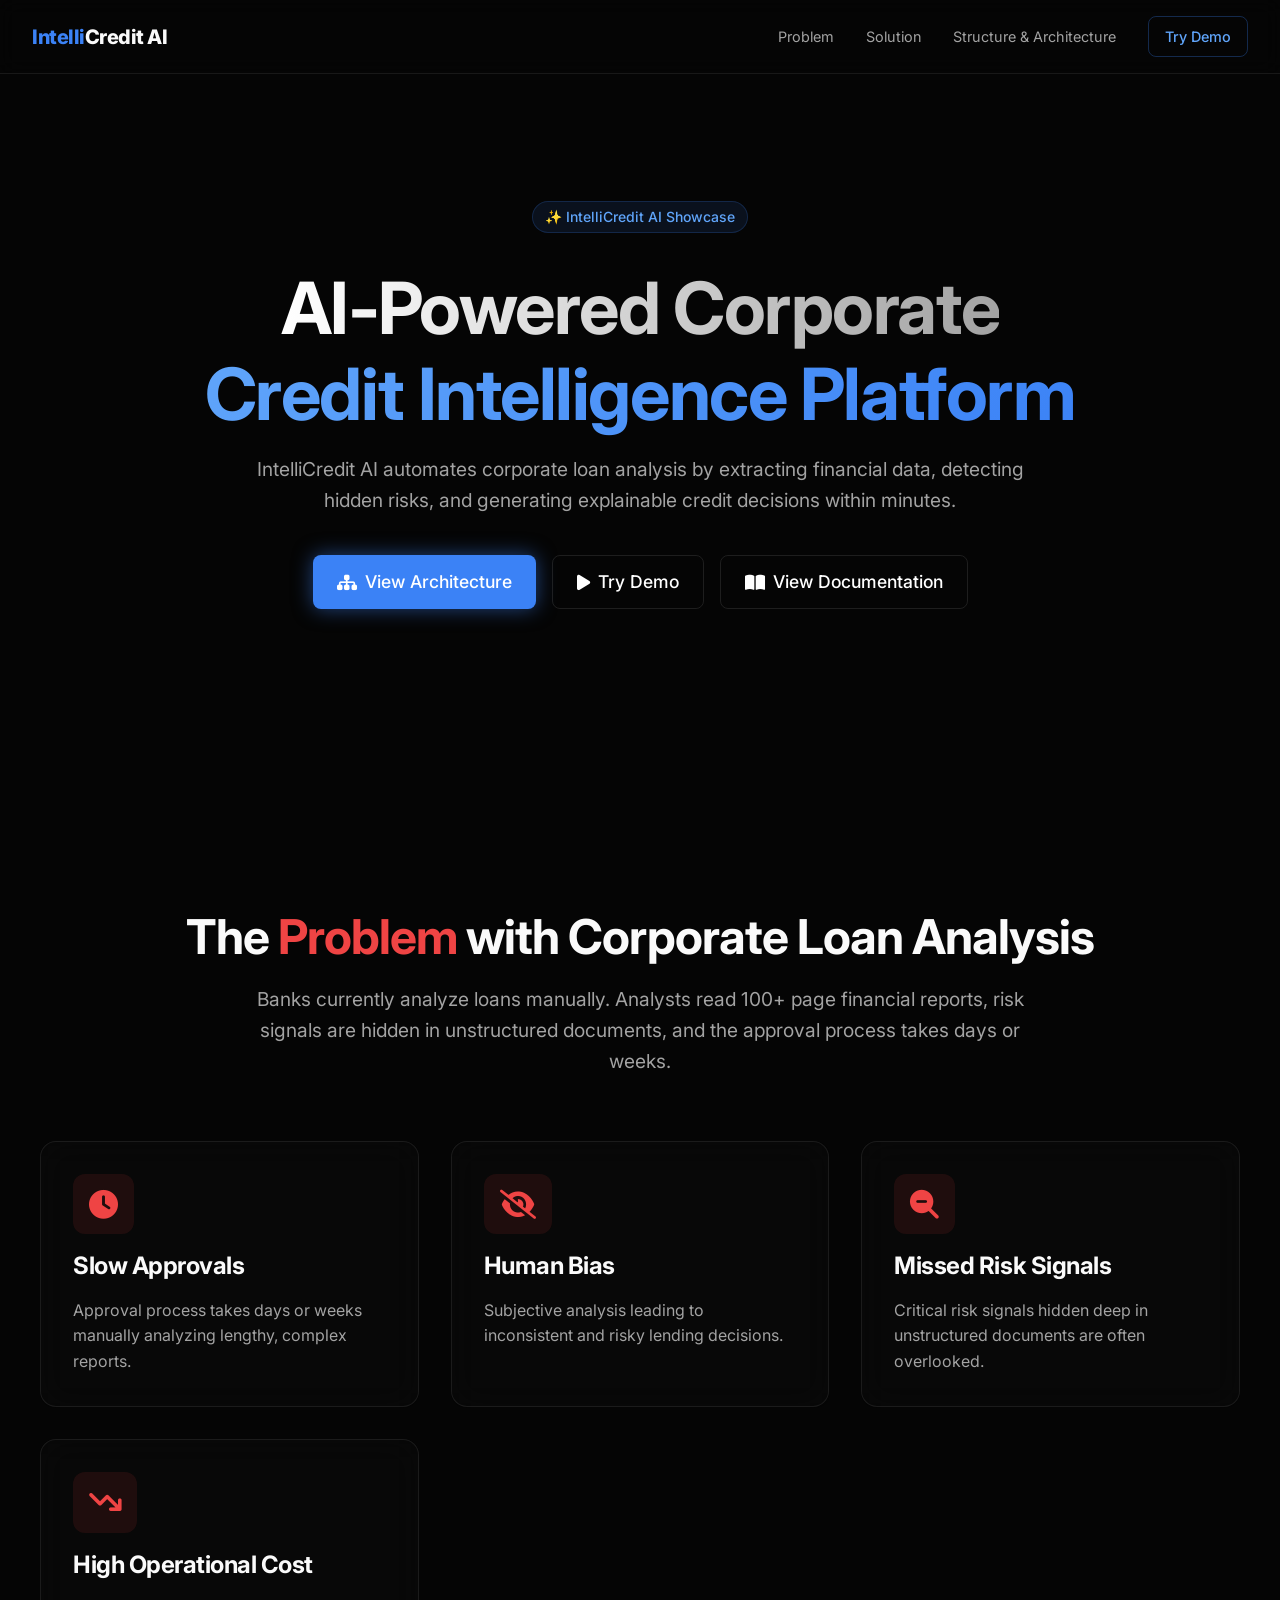
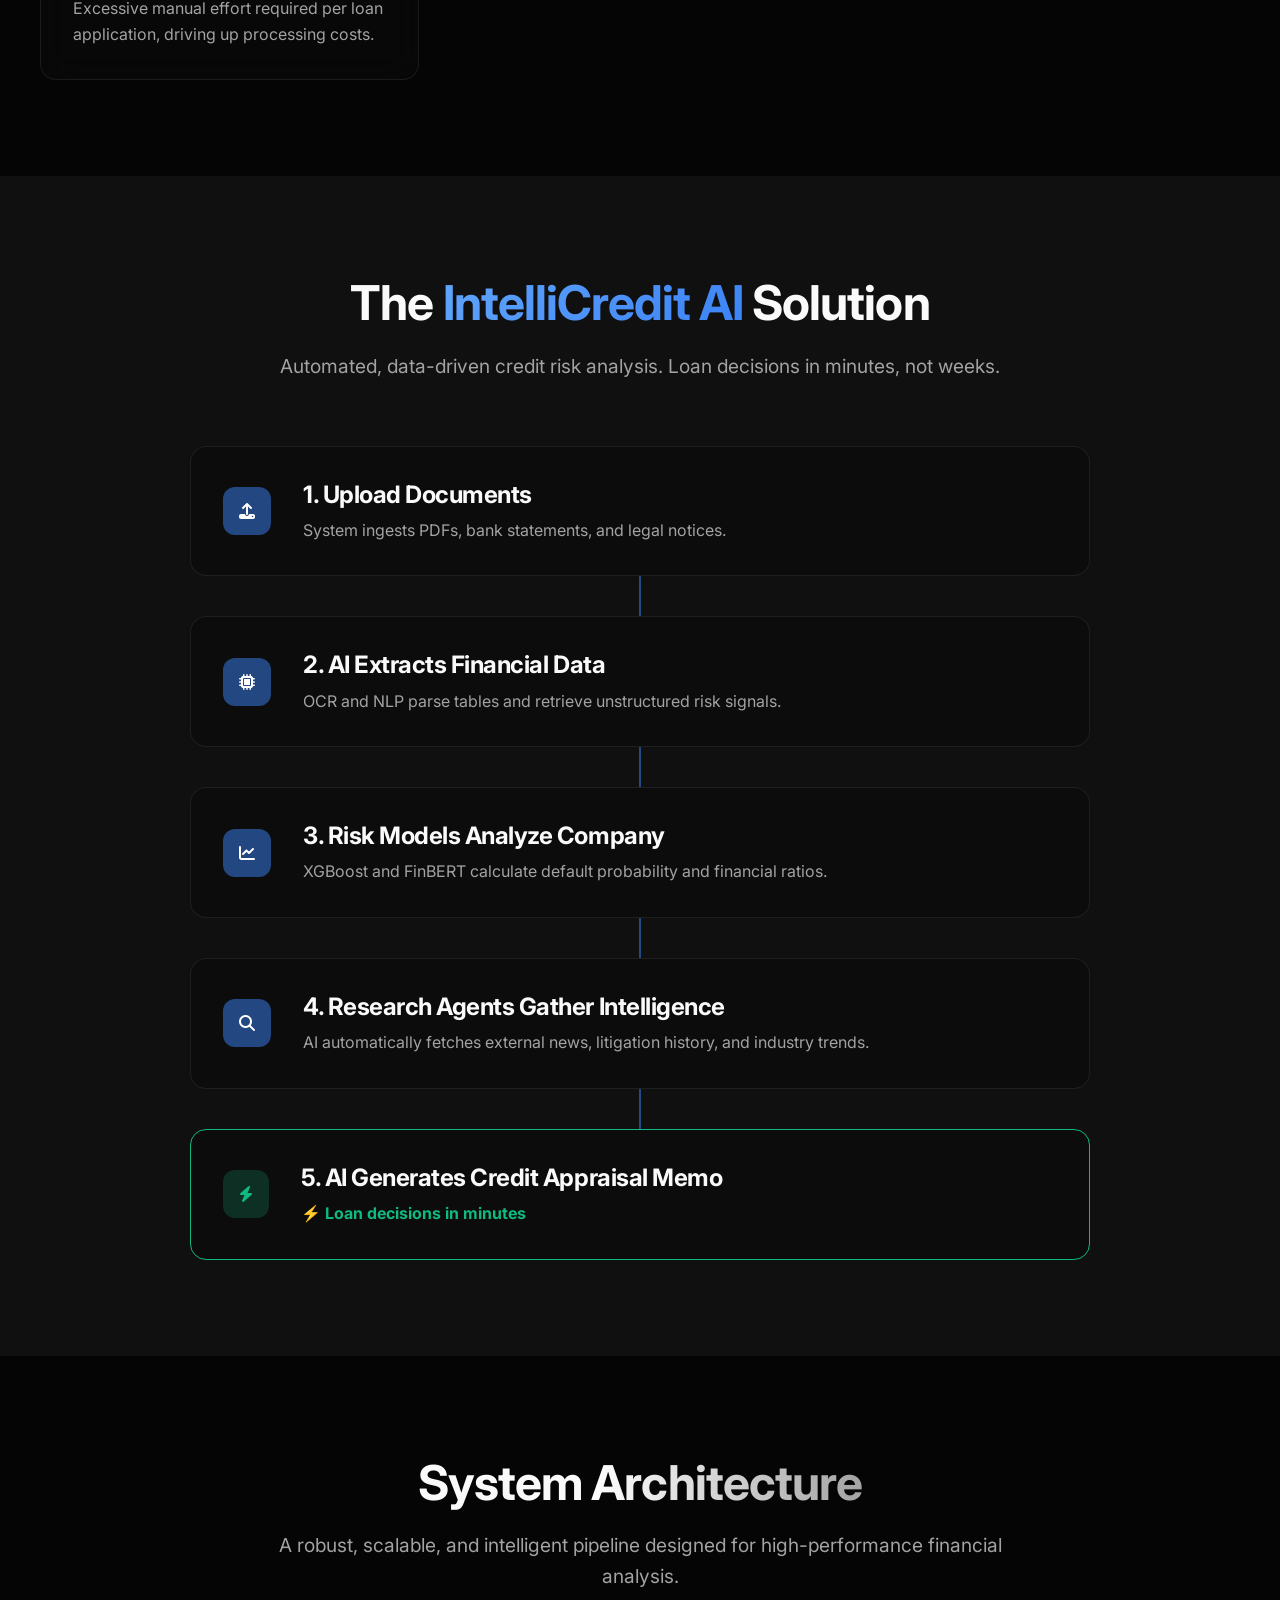
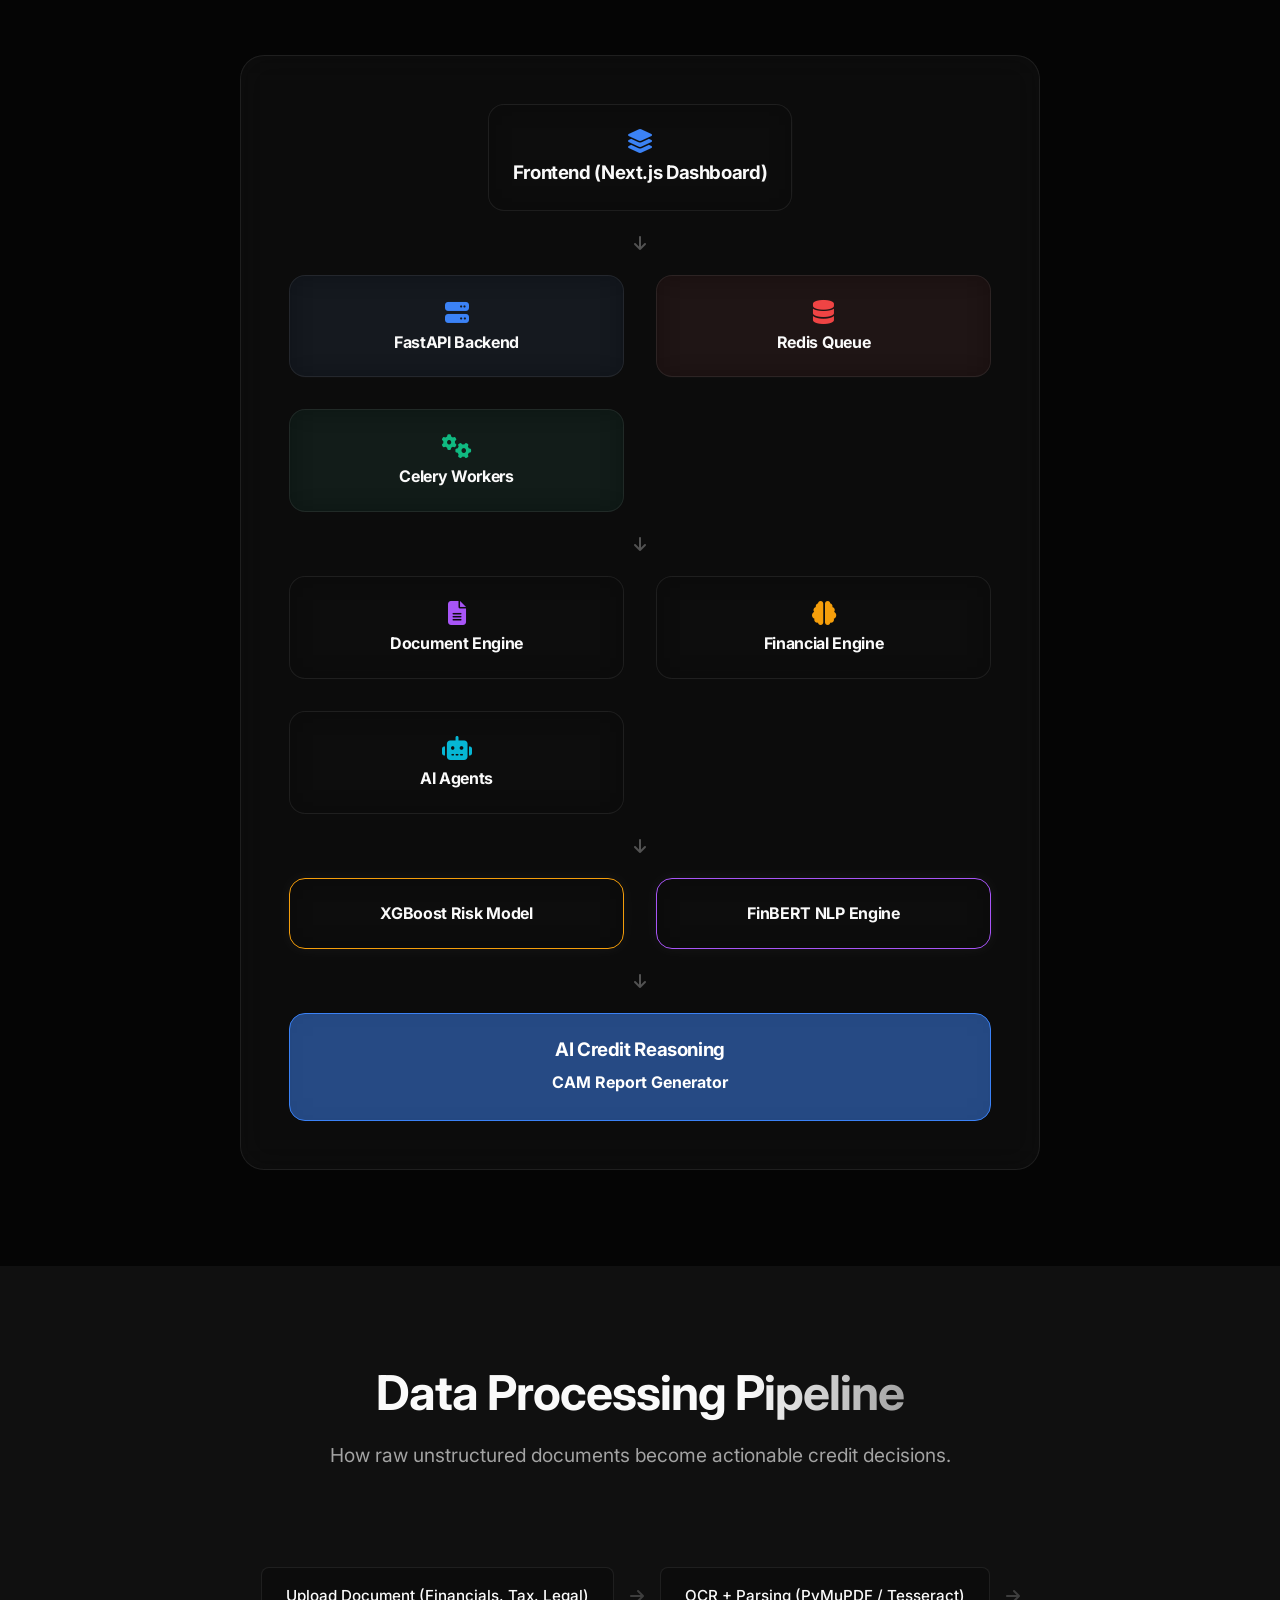
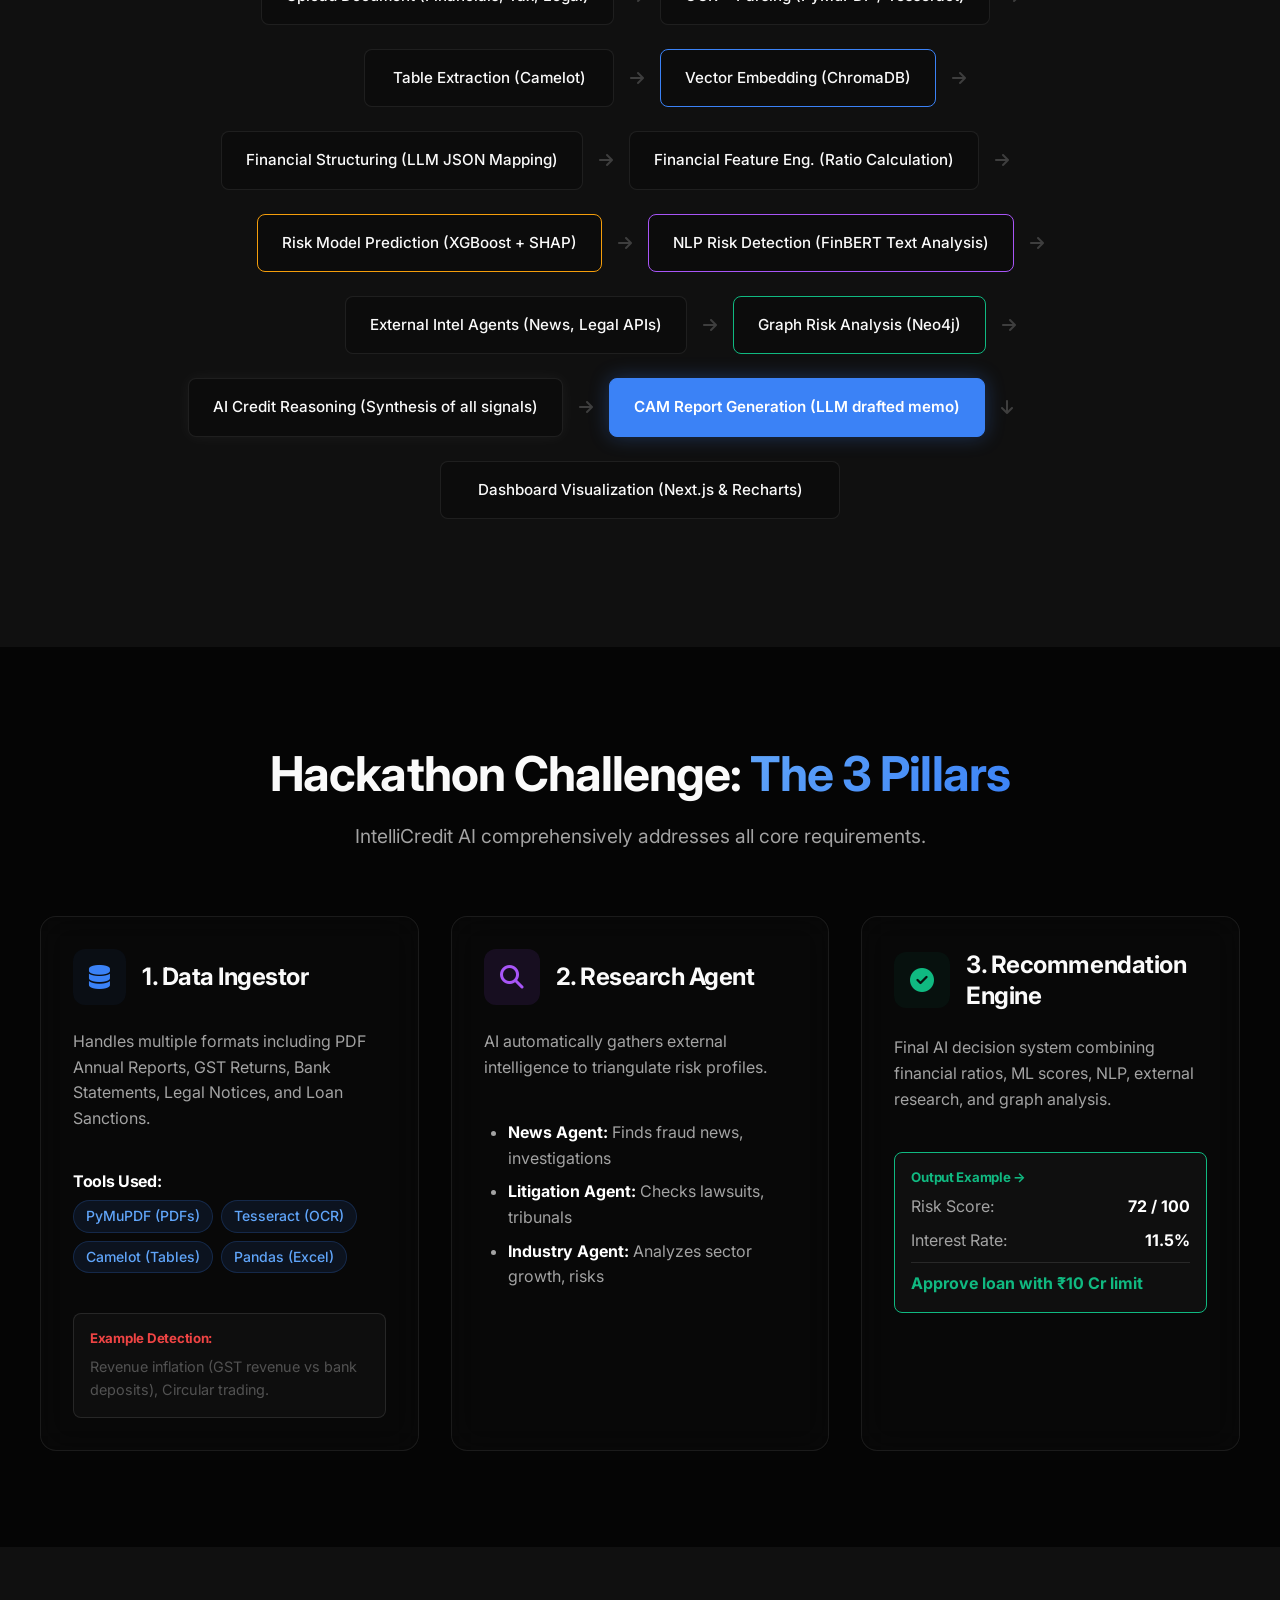
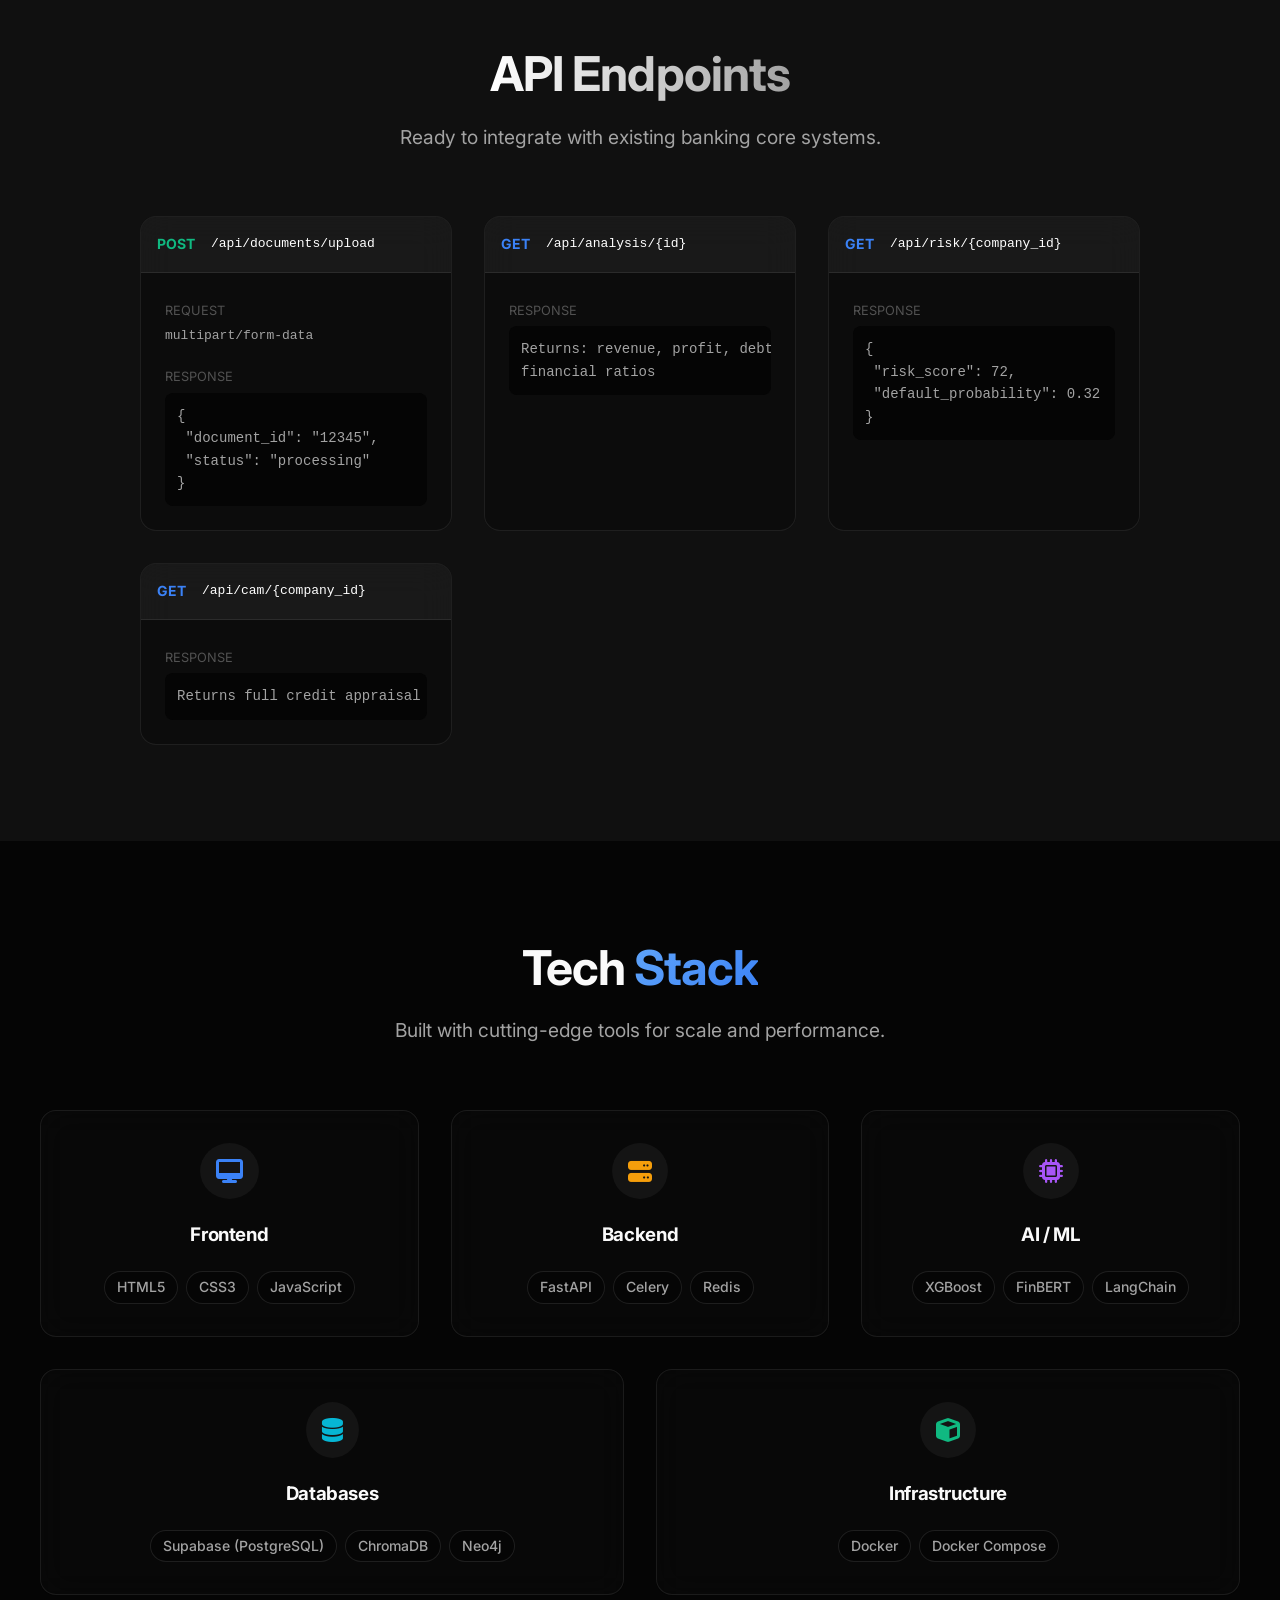
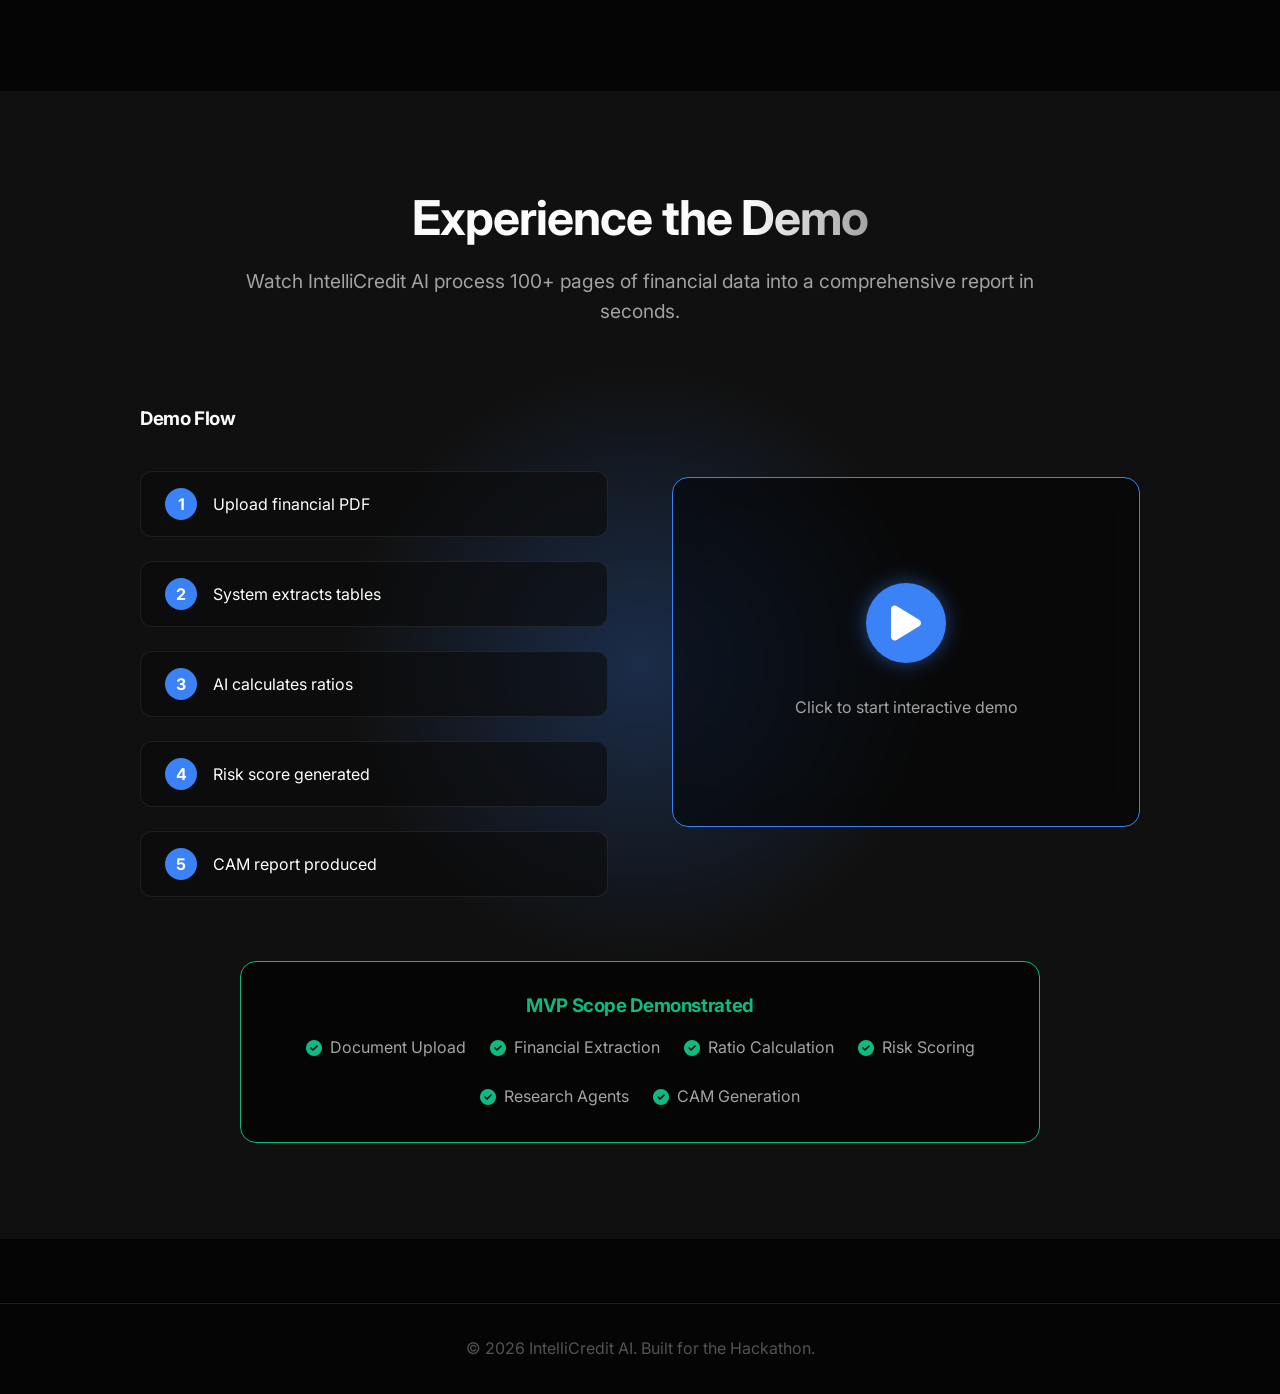
==== index.html @ 422929e2 "update2" ====
<!DOCTYPE html>
<html lang="en">

<head>
    <meta charset="UTF-8">
    <meta name="viewport" content="width=device-width, initial-scale=1.0">
    <title>IntelliCredit AI</title>
    <!-- Font Awesome for Icons -->
    <link rel="stylesheet" href="https://cdnjs.cloudflare.com/ajax/libs/font-awesome/6.4.0/css/all.min.css">
    <!-- Google Fonts: Inter -->
    <link href="https://fonts.googleapis.com/css2?family=Inter:wght@300;400;500;600;700;800&display=swap"
        rel="stylesheet">
    <!-- Custom CSS -->
    <link rel="stylesheet" href="style.css">
</head>

<body>

    <!-- Background Elements -->
    <div class="bg-gradient-radial"></div>

    <!-- Header Navigation -->
    <header class="header">
        <div class="logo">
            <span class="text-primary">Intelli</span>Credit AI
        </div>
        <nav class="nav-links">
            <a href="#problem">Problem</a>
            <a href="#solution">Solution</a>
            <a href="architecture.html">Structure & Architecture</a>
            <a href="#demo" class="btn btn-outline-primary btn-sm">Try Demo</a>
        </nav>
    </header>

    <!-- 1. Hero Section -->
    <section class="section hero" id="hero">
        <div class="container text-center hero-content">
            <div class="badge animate-fade-in mb-2">✨ IntelliCredit AI Showcase</div>
            <h1 class="animate-fade-in mb-1">
                <span class="text-gradient">AI‑Powered Corporate</span><br />
                <span class="text-gradient-primary">Credit Intelligence Platform</span>
            </h1>
            <p class="animate-fade-in text-secondary subtitle delay-1">
                IntelliCredit AI automates corporate loan analysis by extracting financial data, detecting hidden risks,
                and generating explainable credit decisions within minutes.
            </p>
            <div class="btn-group animate-fade-in delay-2">
                <a href="architecture.html" class="btn btn-primary"><i class="fas fa-sitemap"></i> View Architecture</a>
                <a href="#demo" class="btn btn-secondary"><i class="fas fa-play"></i> Try Demo</a>
                <a href="#api" class="btn btn-secondary"><i class="fas fa-book-open"></i> View Documentation</a>
            </div>
        </div>
    </section>

    <!-- 2. Problem Section -->
    <section class="section container" id="problem">
        <div class="section-header text-center">
            <h2>The <span class="text-danger">Problem</span> with Corporate Loan Analysis</h2>
            <p class="text-secondary subtitle">
                Banks currently analyze loans manually. Analysts read 100+ page financial reports, risk signals are
                hidden in unstructured documents, and the approval process takes days or weeks.
            </p>
        </div>

        <div class="grid grid-2">
            <div class="glass-card problem-card">
                <div class="icon-box danger-bg"><i class="fas fa-clock"></i></div>
                <h3>Slow Approvals</h3>
                <p class="text-secondary">Approval process takes days or weeks manually analyzing lengthy, complex
                    reports.</p>
            </div>
            <div class="glass-card problem-card">
                <div class="icon-box danger-bg"><i class="fas fa-eye-slash"></i></div>
                <h3>Human Bias</h3>
                <p class="text-secondary">Subjective analysis leading to inconsistent and risky lending decisions.</p>
            </div>
            <div class="glass-card problem-card">
                <div class="icon-box danger-bg"><i class="fas fa-search-minus"></i></div>
                <h3>Missed Risk Signals</h3>
                <p class="text-secondary">Critical risk signals hidden deep in unstructured documents are often
                    overlooked.</p>
            </div>
            <div class="glass-card problem-card">
                <div class="icon-box danger-bg"><i class="fas fa-arrow-trend-down"></i></div>
                <h3>High Operational Cost</h3>
                <p class="text-secondary">Excessive manual effort required per loan application, driving up processing
                    costs.</p>
            </div>
        </div>
    </section>

    <!-- 3. Solution Section -->
    <section class="section bg-secondary" id="solution">
        <div class="container">
            <div class="section-header text-center">
                <h2>The <span class="text-gradient-primary">IntelliCredit AI</span> Solution</h2>
                <p class="text-secondary subtitle">
                    Automated, data-driven credit risk analysis. Loan decisions in minutes, not weeks.
                </p>
            </div>

            <div class="flow-diagram">
                <div class="glass-card flow-step">
                    <div class="icon-box primary-glow-bg"><i class="fas fa-upload"></i></div>
                    <div>
                        <h3>1. Upload Documents</h3>
                        <p class="text-secondary">System ingests PDFs, bank statements, and legal notices.</p>
                    </div>
                </div>

                <div class="flow-line"></div>

                <div class="glass-card flow-step">
                    <div class="icon-box primary-glow-bg"><i class="fas fa-microchip"></i></div>
                    <div>
                        <h3>2. AI Extracts Financial Data</h3>
                        <p class="text-secondary">OCR and NLP parse tables and retrieve unstructured risk signals.</p>
                    </div>
                </div>

                <div class="flow-line"></div>

                <div class="glass-card flow-step">
                    <div class="icon-box primary-glow-bg"><i class="fas fa-chart-line"></i></div>
                    <div>
                        <h3>3. Risk Models Analyze Company</h3>
                        <p class="text-secondary">XGBoost and FinBERT calculate default probability and financial
                            ratios.</p>
                    </div>
                </div>

                <div class="flow-line"></div>

                <div class="glass-card flow-step">
                    <div class="icon-box primary-glow-bg"><i class="fas fa-search"></i></div>
                    <div>
                        <h3>4. Research Agents Gather Intelligence</h3>
                        <p class="text-secondary">AI automatically fetches external news, litigation history, and
                            industry trends.</p>
                    </div>
                </div>

                <div class="flow-line"></div>

                <div class="glass-card flow-step border-accent">
                    <div class="icon-box accent-bg"><i class="fas fa-bolt"></i></div>
                    <div>
                        <h3>5. AI Generates Credit Appraisal Memo</h3>
                        <p class="text-accent bold">⚡ Loan decisions in minutes</p>
                    </div>
                </div>
            </div>
        </div>
    </section>

    <!-- 4. System Architecture -->
    <section class="section container" id="architecture">
        <div class="section-header text-center">
            <h2>System <span class="text-gradient">Architecture</span></h2>
            <p class="text-secondary subtitle">
                A robust, scalable, and intelligent pipeline designed for high-performance financial analysis.
            </p>
        </div>

        <div class="architecture-diagram glass-card">
            <!-- Frontend -->
            <div class="glass-card text-center arch-box">
                <i class="fas fa-layer-group text-primary mb-05 icon-large"></i>
                <h3>Frontend (Next.js Dashboard)</h3>
            </div>

            <i class="fas fa-arrow-down text-muted arch-arrow"></i>

            <!-- Mid layer -->
            <div class="grid grid-3 w-100">
                <div class="glass-card text-center arch-box bg-primary-faint">
                    <i class="fas fa-server text-primary mb-05 icon-large"></i>
                    <h4>FastAPI Backend</h4>
                </div>
                <div class="glass-card text-center arch-box bg-danger-faint">
                    <i class="fas fa-database text-danger mb-05 icon-large"></i>
                    <h4>Redis Queue</h4>
                </div>
                <div class="glass-card text-center arch-box bg-accent-faint">
                    <i class="fas fa-cogs text-accent mb-05 icon-large"></i>
                    <h4>Celery Workers</h4>
                </div>
            </div>

            <i class="fas fa-arrow-down text-muted arch-arrow"></i>

            <!-- Engines -->
            <div class="grid grid-3 w-100">
                <div class="glass-card text-center arch-box">
                    <i class="fas fa-file-alt icon-purple mb-05 icon-large"></i>
                    <h4>Document Engine</h4>
                </div>
                <div class="glass-card text-center arch-box">
                    <i class="fas fa-brain icon-orange mb-05 icon-large"></i>
                    <h4>Financial Engine</h4>
                </div>
                <div class="glass-card text-center arch-box">
                    <i class="fas fa-robot icon-cyan mb-05 icon-large"></i>
                    <h4>AI Agents</h4>
                </div>
            </div>

            <i class="fas fa-arrow-down text-muted arch-arrow"></i>

            <!-- ML Models -->
            <div class="grid grid-2 w-100">
                <div class="glass-card text-center arch-box border-orange border-glow">
                    <h4>XGBoost Risk Model</h4>
                </div>
                <div class="glass-card text-center arch-box border-purple border-glow">
                    <h4>FinBERT NLP Engine</h4>
                </div>
            </div>

            <i class="fas fa-arrow-down text-muted arch-arrow"></i>

            <!-- Output -->
            <div class="glass-card text-center arch-box primary-glow-bg border-primary w-100">
                <h3 class="mb-05">AI Credit Reasoning</h3>
                <p class="bold">CAM Report Generator</p>
            </div>
        </div>
    </section>

    <!-- 5. Data Processing Pipeline -->
    <section class="section bg-secondary" id="pipeline">
        <div class="container">
            <div class="section-header text-center">
                <h2>Data Processing <span class="text-gradient">Pipeline</span></h2>
                <p class="text-secondary subtitle">
                    How raw unstructured documents become actionable credit decisions.
                </p>
            </div>

            <div class="pipeline-grid-system">
                <!-- Row 1 -->
                <div class="pipeline-row">
                    <div class="pipeline-step">Upload Document (Financials, Tax, Legal)</div>
                    <i class="fas fa-arrow-right pipeline-arrow"></i>
                    <div class="pipeline-step">OCR + Parsing (PyMuPDF / Tesseract)</div>
                    <i class="fas fa-arrow-right pipeline-arrow"></i>
                </div>

                <!-- Row 2 -->
                <div class="pipeline-row" style="margin-left: 5%;">
                    <div class="pipeline-step">Table Extraction (Camelot)</div>
                    <i class="fas fa-arrow-right pipeline-arrow"></i>
                    <div class="pipeline-step border-primary">Vector Embedding (ChromaDB)</div>
                    <i class="fas fa-arrow-right pipeline-arrow"></i>
                </div>

                <!-- Row 3 -->
                <div class="pipeline-row" style="margin-left: -5%;">
                    <div class="pipeline-step">Financial Structuring (LLM JSON Mapping)</div>
                    <i class="fas fa-arrow-right pipeline-arrow"></i>
                    <div class="pipeline-step">Financial Feature Eng. (Ratio Calculation)</div>
                    <i class="fas fa-arrow-right pipeline-arrow"></i>
                </div>

                <!-- Row 4 -->
                <div class="pipeline-row" style="margin-left: 2%;">
                    <div class="pipeline-step border-orange">Risk Model Prediction (XGBoost + SHAP)</div>
                    <i class="fas fa-arrow-right pipeline-arrow"></i>
                    <div class="pipeline-step border-purple">NLP Risk Detection (FinBERT Text Analysis)</div>
                    <i class="fas fa-arrow-right pipeline-arrow"></i>
                </div>

                <!-- Row 5 -->
                <div class="pipeline-row" style="margin-left: 8%;">
                    <div class="pipeline-step border-cyan">External Intel Agents (News, Legal APIs)</div>
                    <i class="fas fa-arrow-right pipeline-arrow"></i>
                    <div class="pipeline-step border-accent">Graph Risk Analysis (Neo4j)</div>
                    <i class="fas fa-arrow-right pipeline-arrow"></i>
                </div>

                <!-- Row 6 -->
                <div class="pipeline-row" style="margin-left: -8%;">
                    <div class="pipeline-step border-glow">AI Credit Reasoning (Synthesis of all signals)</div>
                    <i class="fas fa-arrow-right pipeline-arrow"></i>
                    <div class="pipeline-step bg-primary highlight-step">CAM Report Generation (LLM drafted memo)</div>
                    <i class="fas fa-arrow-down pipeline-arrow down"></i>
                </div>

                <!-- Row 7 -->
                <div class="pipeline-row" style="flex-direction: column;">
                    <div class="pipeline-step" style="min-width: 400px;">Dashboard Visualization (Next.js & Recharts)
                    </div>
                </div>
            </div>
        </div>
    </section>

    <!-- 6. Hackathon Requirements (3 Pillars) -->
    <section class="section container" id="pillars">
        <div class="section-header text-center">
            <h2>Hackathon Challenge: <span class="text-gradient-primary">The 3 Pillars</span></h2>
            <p class="text-secondary subtitle">
                IntelliCredit AI comprehensively addresses all core requirements.
            </p>
        </div>

        <div class="grid grid-3">
            <!-- Pillar 1 -->
            <div class="glass-card pillar-card">
                <div class="pillar-header">
                    <div class="icon-box bg-primary-faint"><i class="fas fa-database text-primary icon-large"></i></div>
                    <h3>1. Data Ingestor</h3>
                </div>
                <p class="text-secondary">Handles multiple formats including PDF Annual Reports, GST Returns, Bank
                    Statements, Legal Notices, and Loan Sanctions.</p>
                <div class="mt-1">
                    <h4 class="text-white mb-05">Tools Used:</h4>
                    <div class="badge-group">
                        <span class="badge">PyMuPDF (PDFs)</span>
                        <span class="badge">Tesseract (OCR)</span>
                        <span class="badge">Camelot (Tables)</span>
                        <span class="badge">Pandas (Excel)</span>
                    </div>
                </div>
                <div class="example-box mt-1">
                    <h5 class="text-danger mb-05">Example Detection:</h5>
                    <p class="text-muted text-small">Revenue inflation (GST revenue vs bank deposits), Circular trading.
                    </p>
                </div>
            </div>

            <!-- Pillar 2 -->
            <div class="glass-card pillar-card">
                <div class="pillar-header">
                    <div class="icon-box bg-purple-faint"><i class="fas fa-search icon-purple icon-large"></i></div>
                    <h3>2. Research Agent</h3>
                </div>
                <p class="text-secondary">AI automatically gathers external intelligence to triangulate risk profiles.
                </p>
                <ul class="pillar-list mt-1 text-secondary">
                    <li><strong class="text-white">News Agent:</strong> Finds fraud news, investigations</li>
                    <li><strong class="text-white">Litigation Agent:</strong> Checks lawsuits, tribunals</li>
                    <li><strong class="text-white">Industry Agent:</strong> Analyzes sector growth, risks</li>
                </ul>
            </div>

            <!-- Pillar 3 -->
            <div class="glass-card pillar-card">
                <div class="pillar-header">
                    <div class="icon-box bg-accent-faint"><i class="fas fa-check-circle text-accent icon-large"></i>
                    </div>
                    <h3>3. Recommendation Engine</h3>
                </div>
                <p class="text-secondary">Final AI decision system combining financial ratios, ML scores, NLP, external
                    research, and graph analysis.</p>
                <div class="example-box border-accent mt-1">
                    <h5 class="text-accent mb-05">Output Example &rarr;</h5>
                    <div class="flex-between mb-05">
                        <span class="text-secondary">Risk Score:</span>
                        <strong class="text-white">72 / 100</strong>
                    </div>
                    <div class="flex-between mb-05">
                        <span class="text-secondary">Interest Rate:</span>
                        <strong class="text-white">11.5%</strong>
                    </div>
                    <div class="divider mt-05 pt-05">
                        <strong class="text-accent">Approve loan with ₹10 Cr limit</strong>
                    </div>
                </div>
            </div>
        </div>
    </section>

    <!-- 7. API Endpoints -->
    <section class="section bg-secondary" id="api">
        <div class="container">
            <div class="section-header text-center">
                <h2><span class="text-gradient">API Endpoints</span></h2>
                <p class="text-secondary subtitle">
                    Ready to integrate with existing banking core systems.
                </p>
            </div>

            <div class="grid grid-2 max-w-1000 mx-auto">
                <!-- Endpoint 1 -->
                <div class="glass-card api-card">
                    <div class="api-header">
                        <span class="api-method post">POST</span>
                        <span class="api-path">/api/documents/upload</span>
                    </div>
                    <div class="api-body">
                        <div>
                            <span class="api-label">Request</span>
                            <p class="api-code-inline">multipart/form-data</p>
                        </div>
                        <div>
                            <span class="api-label">Response</span>
                            <pre class="api-code-block"><code>{
 "document_id": "12345",
 "status": "processing"
}</code></pre>
                        </div>
                    </div>
                </div>

                <!-- Endpoint 2 -->
                <div class="glass-card api-card">
                    <div class="api-header">
                        <span class="api-method get">GET</span>
                        <span class="api-path">/api/analysis/{id}</span>
                    </div>
                    <div class="api-body">
                        <div>
                            <span class="api-label">Response</span>
                            <pre class="api-code-block"><code>Returns: revenue, profit, debt,
financial ratios</code></pre>
                        </div>
                    </div>
                </div>

                <!-- Endpoint 3 -->
                <div class="glass-card api-card">
                    <div class="api-header">
                        <span class="api-method get">GET</span>
                        <span class="api-path">/api/risk/{company_id}</span>
                    </div>
                    <div class="api-body">
                        <div>
                            <span class="api-label">Response</span>
                            <pre class="api-code-block"><code>{
 "risk_score": 72,
 "default_probability": 0.32
}</code></pre>
                        </div>
                    </div>
                </div>

                <!-- Endpoint 4 -->
                <div class="glass-card api-card">
                    <div class="api-header">
                        <span class="api-method get">GET</span>
                        <span class="api-path">/api/cam/{company_id}</span>
                    </div>
                    <div class="api-body">
                        <div>
                            <span class="api-label">Response</span>
                            <pre class="api-code-block"><code>Returns full credit appraisal memo.</code></pre>
                        </div>
                    </div>
                </div>
            </div>
        </div>
    </section>

    <!-- 8. Tech Stack Section -->
    <section class="section container" id="tech-stack">
        <div class="section-header text-center">
            <h2>Tech <span class="text-gradient-primary">Stack</span></h2>
            <p class="text-secondary subtitle">
                Built with cutting-edge tools for scale and performance.
            </p>
        </div>

        <div class="tech-grid">
            <div class="glass-card tech-card">
                <div class="icon-rounded"><i class="fas fa-desktop text-primary"></i></div>
                <h3>Frontend</h3>
                <div class="badge-group center">
                    <span class="badge border-muted">HTML5</span>
                    <span class="badge border-muted">CSS3</span>
                    <span class="badge border-muted">JavaScript</span>
                </div>
            </div>

            <div class="glass-card tech-card">
                <div class="icon-rounded"><i class="fas fa-server icon-orange"></i></div>
                <h3>Backend</h3>
                <div class="badge-group center">
                    <span class="badge border-muted">FastAPI</span>
                    <span class="badge border-muted">Celery</span>
                    <span class="badge border-muted">Redis</span>
                </div>
            </div>

            <div class="glass-card tech-card">
                <div class="icon-rounded"><i class="fas fa-microchip icon-purple"></i></div>
                <h3>AI / ML</h3>
                <div class="badge-group center">
                    <span class="badge border-muted">XGBoost</span>
                    <span class="badge border-muted">FinBERT</span>
                    <span class="badge border-muted">LangChain</span>
                </div>
            </div>

            <div class="glass-card tech-card">
                <div class="icon-rounded"><i class="fas fa-database icon-cyan"></i></div>
                <h3>Databases</h3>
                <div class="badge-group center">
                    <span class="badge border-muted">Supabase (PostgreSQL)</span>
                    <span class="badge border-muted">ChromaDB</span>
                    <span class="badge border-muted">Neo4j</span>
                </div>
            </div>

            <div class="glass-card tech-card">
                <div class="icon-rounded"><i class="fas fa-cube text-accent"></i></div>
                <h3>Infrastructure</h3>
                <div class="badge-group center">
                    <span class="badge border-muted">Docker</span>
                    <span class="badge border-muted">Docker Compose</span>
                </div>
            </div>
        </div>
    </section>

    <!-- 9. Demo & 10. MVP Scope -->
    <section class="section bg-secondary" id="demo">
        <div class="demo-glow"></div>
        <div class="container relative-z">
            <div class="section-header text-center">
                <h2>Experience the <span class="text-gradient">Demo</span></h2>
                <p class="text-secondary subtitle">
                    Watch IntelliCredit AI process 100+ pages of financial data into a comprehensive report in seconds.
                </p>
            </div>

            <div class="demo-grid pt-1">
                <div class="demo-flow">
                    <h3 class="mb-1">Demo Flow</h3>
                    <div class="demo-step-box">
                        <span class="step-num">1</span>
                        <span class="text-white">Upload financial PDF</span>
                    </div>
                    <div class="demo-step-box">
                        <span class="step-num">2</span>
                        <span class="text-white">System extracts tables</span>
                    </div>
                    <div class="demo-step-box">
                        <span class="step-num">3</span>
                        <span class="text-white">AI calculates ratios</span>
                    </div>
                    <div class="demo-step-box">
                        <span class="step-num">4</span>
                        <span class="text-white">Risk score generated</span>
                    </div>
                    <div class="demo-step-box">
                        <span class="step-num">5</span>
                        <span class="text-white">CAM report produced</span>
                    </div>
                </div>

                <div class="demo-video-placeholder glass-card">
                    <div class="animate-pulse-glow demo-play-btn">
                        <button class="btn btn-primary circle-btn">
                            <i class="fas fa-play icon-xl"></i>
                        </button>
                    </div>
                    <p class="text-secondary mt-2">Click to start interactive demo</p>
                </div>
            </div>

            <!-- MVP Scope Box -->
            <div class="glass-card mvp-box mx-auto">
                <h3 class="text-accent text-center mb-1">MVP Scope Demonstrated</h3>
                <div class="mvp-features">
                    <div class="mvp-item"><i class="fas fa-check-circle text-accent"></i> Document Upload</div>
                    <div class="mvp-item"><i class="fas fa-check-circle text-accent"></i> Financial Extraction</div>
                    <div class="mvp-item"><i class="fas fa-check-circle text-accent"></i> Ratio Calculation</div>
                    <div class="mvp-item"><i class="fas fa-check-circle text-accent"></i> Risk Scoring</div>
                    <div class="mvp-item"><i class="fas fa-check-circle text-accent"></i> Research Agents</div>
                    <div class="mvp-item"><i class="fas fa-check-circle text-accent"></i> CAM Generation</div>
                </div>
            </div>

        </div>
    </section>

    <!-- Footer -->
    <footer class="footer">
        <p>© 2026 IntelliCredit AI. Built for the Hackathon.</p>
    </footer>

</body>

</html>
---- style.css ----
/* Global Variables and Aesthetics */
:root {
    --background: #050505;
    --foreground: #FAFAFA;

    --primary: #3B82F6;
    --primary-hover: #2563EB;
    --primary-glow: rgba(59, 130, 246, 0.5);

    --secondary: #101010;
    --secondary-border: #262626;

    --accent: #10B981;
    --danger: #EF4444;

    --card-bg: rgba(255, 255, 255, 0.03);
    --card-border: rgba(255, 255, 255, 0.1);
    --glass-bg: rgba(10, 10, 10, 0.6);
    --glass-border: rgba(255, 255, 255, 0.08);

    --text-primary: #ffffff;
    --text-secondary: #A3A3A3;
    --text-muted: #525252;
}

/* Reset & Base Styles */
* {
    box-sizing: border-box;
    padding: 0;
    margin: 0;
}

html,
body {
    max-width: 100vw;
    overflow-x: hidden;
    font-family: 'Inter', sans-serif;
    background-color: var(--background);
    color: var(--foreground);
    scroll-behavior: smooth;
    line-height: 1.6;
    -webkit-font-smoothing: antialiased;
    -moz-osx-font-smoothing: grayscale;
}

a {
    color: inherit;
    text-decoration: none;
}

h1,
h2,
h3,
h4,
h5,
h6 {
    font-weight: 700;
    letter-spacing: -0.02em;
    line-height: 1.3;
}

/* Typography Utilities */
.text-center {
    text-align: center;
}

.text-primary {
    color: var(--primary);
}

.text-secondary {
    color: var(--text-secondary);
}

.text-muted {
    color: var(--text-muted);
}

.text-accent {
    color: var(--accent);
}

.text-danger {
    color: var(--danger);
}

.text-white {
    color: #ffffff;
}

.bold {
    font-weight: 700;
}

.mb-05 {
    margin-bottom: 0.5rem;
}

.mb-1 {
    margin-bottom: 1rem;
}

.mb-2 {
    margin-bottom: 2rem;
}

.mt-05 {
    margin-top: 0.5rem;
}

.mt-1 {
    margin-top: 1rem;
}

.mt-2 {
    margin-top: 2rem;
}

.pt-05 {
    padding-top: 0.5rem;
}

.pt-1 {
    padding-top: 1rem;
}

.text-gradient {
    background: linear-gradient(to right, #ffffff, #a3a3a3);
    -webkit-background-clip: text;
    -webkit-text-fill-color: transparent;
    background-clip: text;
}

.text-gradient-primary {
    background: linear-gradient(135deg, #60A5FA, #3B82F6);
    -webkit-background-clip: text;
    -webkit-text-fill-color: transparent;
    background-clip: text;
}

/* Layout Utilities */
.container {
    max-width: 1200px;
    margin: 0 auto;
    padding: 0 2rem;
}

.section {
    padding: 6rem 0;
    position: relative;
}

.bg-secondary {
    background-color: var(--secondary);
}

.subtitle {
    font-size: 1.2rem;
    max-width: 800px;
    margin: 0 auto;
}

.section-header {
    margin-bottom: 4rem;
}

.section-header h2 {
    font-size: 3rem;
    margin-bottom: 1rem;
}

.grid {
    display: grid;
    gap: 2rem;
}

.grid-2 {
    grid-template-columns: repeat(auto-fit, minmax(300px, 1fr));
}

.grid-3 {
    grid-template-columns: repeat(auto-fit, minmax(320px, 1fr));
}

.w-100 {
    width: 100%;
}

.max-w-1000 {
    max-width: 1000px;
}

.mx-auto {
    margin-left: auto;
    margin-right: auto;
}

.flex-between {
    display: flex;
    justify-content: space-between;
    align-items: center;
}

.relative-z {
    position: relative;
    z-index: 1;
}

/* Components */
.glass-card {
    background: var(--glass-bg);
    backdrop-filter: blur(16px);
    -webkit-backdrop-filter: blur(16px);
    border: 1px solid var(--glass-border);
    border-radius: 16px;
    padding: 2rem;
    transition: all 0.3s ease;
}

.glass-card:hover {
    border-color: rgba(255, 255, 255, 0.2);
    transform: translateY(-2px);
    box-shadow: 0 8px 30px rgba(0, 0, 0, 0.5);
}

.btn {
    display: inline-flex;
    align-items: center;
    justify-content: center;
    padding: 0.75rem 1.5rem;
    border-radius: 8px;
    font-weight: 500;
    transition: all 0.2s ease;
    cursor: pointer;
    border: none;
    gap: 0.5rem;
    font-size: 1.1rem;
}

.btn-sm {
    padding: 0.5rem 1rem;
    font-size: 0.9rem;
}

.btn-primary {
    background: var(--primary);
    color: white;
    box-shadow: 0 0 20px var(--primary-glow);
}

.btn-primary:hover {
    background: var(--primary-hover);
    box-shadow: 0 0 30px var(--primary-glow);
    transform: translateY(-1px);
}

.btn-secondary {
    background: transparent;
    color: white;
    border: 1px solid var(--card-border);
}

.btn-secondary:hover {
    background: rgba(255, 255, 255, 0.05);
    border-color: rgba(255, 255, 255, 0.2);
}

.btn-outline-primary {
    background: transparent;
    color: #60A5FA;
    border: 1px solid rgba(59, 130, 246, 0.3);
}

.btn-outline-primary:hover {
    background: rgba(59, 130, 246, 0.1);
    border-color: #60A5FA;
}

.badge {
    display: inline-block;
    padding: 0.25rem 0.75rem;
    border-radius: 100px;
    font-size: 0.875rem;
    font-weight: 500;
    background: rgba(59, 130, 246, 0.1);
    color: #60A5FA;
    border: 1px solid #3B82F633;
}

.badge-group {
    display: flex;
    flex-wrap: wrap;
    gap: 0.5rem;
}

.badge-group.center {
    justify-content: center;
}

.badge.border-muted {
    background: var(--background);
    color: var(--text-secondary);
    border-color: var(--card-border);
}

.icon-box {
    padding: 1rem;
    border-radius: 12px;
    display: inline-flex;
    align-items: center;
    justify-content: center;
}

.icon-rounded {
    padding: 1rem;
    background: rgba(255, 255, 255, 0.05);
    border-radius: 50%;
    display: inline-flex;
    align-items: center;
    justify-content: center;
}

.icon-rounded i {
    font-size: 1.5rem;
}

.icon-large {
    font-size: 1.5rem;
}

.icon-xl {
    font-size: 2.5rem;
}

/* Colors & Backgrounds */
.danger-bg {
    background: rgba(239, 68, 68, 0.1);
    color: var(--danger);
}

.primary-glow-bg {
    background: var(--primary-glow);
    color: #fff;
}

.accent-bg {
    background: rgba(16, 185, 129, 0.2);
    color: var(--accent);
}

.bg-primary-faint {
    background: rgba(59, 130, 246, 0.05);
}

.bg-danger-faint {
    background: rgba(239, 68, 68, 0.05);
}

.bg-accent-faint {
    background: rgba(16, 185, 129, 0.05);
}

.bg-purple-faint {
    background: rgba(168, 85, 247, 0.1);
}

.icon-purple {
    color: #A855F7;
}

.icon-orange {
    color: #F59E0B;
}

.icon-cyan {
    color: #06B6D4;
}

.border-accent {
    border: 1px solid var(--accent) !important;
}

.border-primary {
    border: 1px solid var(--primary) !important;
}

.border-orange {
    border: 1px solid #F59E0B !important;
}

.border-purple {
    border: 1px solid #A855F7 !important;
}

/* Animations */
@keyframes fadeIn {
    from {
        opacity: 0;
        transform: translateY(20px);
    }

    to {
        opacity: 1;
        transform: translateY(0);
    }
}

.animate-fade-in {
    animation: fadeIn 0.8s ease-out forwards;
}

.delay-1 {
    animation-delay: 0.1s;
    opacity: 0;
}

.delay-2 {
    animation-delay: 0.2s;
    opacity: 0;
}

@keyframes pulse-glow {
    0% {
        box-shadow: 0 0 0 0 rgba(59, 130, 246, 0.4);
    }

    70% {
        box-shadow: 0 0 0 15px rgba(59, 130, 246, 0);
    }

    100% {
        box-shadow: 0 0 0 0 rgba(59, 130, 246, 0);
    }
}

.animate-pulse-glow {
    animation: pulse-glow 2s infinite;
    display: inline-block;
    border-radius: 50%;
}

.bg-gradient-radial {
    position: absolute;
    top: 0;
    left: 50%;
    transform: translateX(-50%);
    width: 100vw;
    height: 100vh;
    background: radial-gradient(circle at top, rgba(59, 130, 246, 0.15) 0%, rgba(0, 0, 0, 0) 50%);
    z-index: -1;
    pointer-events: none;
}

/* Specific Section Styles */

/* Header */
.header {
    position: fixed;
    top: 0;
    width: 100%;
    padding: 1rem 2rem;
    background: rgba(5, 5, 5, 0.8);
    backdrop-filter: blur(10px);
    -webkit-backdrop-filter: blur(10px);
    border-bottom: 1px solid var(--glass-border);
    z-index: 100;
    display: flex;
    align-items: center;
    justify-content: space-between;
}

.logo {
    font-weight: 800;
    font-size: 1.25rem;
    letter-spacing: -0.5px;
}

.nav-links {
    display: flex;
    gap: 2rem;
    align-items: center;
}

.nav-links a:not(.btn) {
    color: var(--text-secondary);
    font-size: 0.9rem;
    transition: color 0.2s;
}

.nav-links a:not(.btn):hover {
    color: #fff;
}

/* Hero */
.hero {
    min-height: 90vh;
    display: flex;
    align-items: center;
    justify-content: center;
}

.hero-content {
    z-index: 1;
    text-align: center;
}

.hero h1 {
    font-size: 4.5rem;
    line-height: 1.2;
}

.btn-group {
    display: flex;
    gap: 1rem;
    justify-content: center;
    margin-top: 2.5rem;
    flex-wrap: wrap;
}

/* Problem */
.problem-card {
    display: flex;
    flex-direction: column;
    align-items: flex-start;
    gap: 1rem;
}

.problem-card .icon-box i {
    font-size: 1.8rem;
}

.problem-card h3 {
    font-size: 1.5rem;
}

/* Solution */
.flow-diagram {
    display: flex;
    flex-direction: column;
    align-items: center;
    gap: 0;
    max-width: 900px;
    margin: 0 auto;
}

.flow-step {
    width: 100%;
    display: flex;
    align-items: center;
    gap: 2rem;
}

.flow-step h3 {
    font-size: 1.5rem;
    margin-bottom: 0.5rem;
}

.flow-line {
    height: 40px;
    width: 2px;
    background: var(--primary);
    opacity: 0.5;
    margin: 0 auto;
}

/* Architecture */
.architecture-diagram {
    display: flex;
    flex-direction: column;
    align-items: center;
    gap: 1rem;
    max-width: 800px;
    margin: 0 auto;
    padding: 3rem;
    border-radius: 24px;
    background: var(--card-bg);
}

.arch-box {
    padding: 1.5rem;
}

.arch-arrow {
    margin: 0.5rem 0;
}

.border-glow {
    box-shadow: 0 0 15px rgba(255, 255, 255, 0.05);
}

/* Pipeline Grid System */
.pipeline-grid-system {
    display: flex;
    flex-direction: column;
    gap: 1.5rem;
    max-width: 1000px;
    margin: 0 auto;
    padding: 2rem 0;
}

.pipeline-row {
    display: flex;
    justify-content: center;
    align-items: center;
    gap: 1rem;
}

.pipeline-step {
    background: var(--glass-bg);
    padding: 1rem 1.5rem;
    border-radius: 8px;
    border: 1px solid var(--glass-border);
    font-weight: 500;
    font-size: 0.95rem;
    text-align: center;
    min-width: 250px;
    transition: all 0.3s ease;
}

.pipeline-step:hover {
    transform: translateY(-2px);
    box-shadow: 0 4px 20px rgba(0, 0, 0, 0.4);
    border-color: rgba(255, 255, 255, 0.2);
}

.highlight-step {
    background: var(--primary);
    color: #fff;
    font-weight: 600;
    border-color: var(--primary);
    box-shadow: 0 0 20px rgba(59, 130, 246, 0.3);
}

.pipeline-arrow {
    color: var(--text-muted);
    font-size: 1rem;
    opacity: 0.7;
}

.pipeline-arrow.down {
    margin: 0.5rem 0;
}

/* Pillars */
.pillar-card {
    display: flex;
    flex-direction: column;
    gap: 1.5rem;
}

.pillar-header {
    display: flex;
    align-items: center;
    gap: 1rem;
}

.pillar-header h3 {
    font-size: 1.5rem;
}

.example-box {
    background: var(--card-bg);
    padding: 1rem;
    border-radius: 8px;
    border: 1px solid var(--card-border);
}

.text-small {
    font-size: 0.9rem;
}

.pillar-list {
    padding-left: 1.5rem;
    display: flex;
    flex-direction: column;
    gap: 0.5rem;
}

.divider {
    border-top: 1px solid var(--card-border);
}

/* API Endpoints */
.api-card {
    padding: 0;
    overflow: hidden;
    display: flex;
    flex-direction: column;
}

.api-header {
    display: flex;
    align-items: center;
    gap: 1rem;
    padding: 1rem;
    background: rgba(255, 255, 255, 0.05);
    border-bottom: 1px solid var(--glass-border);
}

.api-method {
    font-weight: 700;
    font-size: 0.875rem;
}

.api-method.post {
    color: var(--accent);
}

.api-method.get {
    color: var(--primary);
}

.api-path {
    font-family: monospace;
    color: #fff;
}

.api-body {
    padding: 1.5rem;
    display: flex;
    flex-direction: column;
    gap: 1rem;
}

.api-label {
    font-size: 0.8rem;
    color: var(--text-muted);
    text-transform: uppercase;
}

.api-code-inline {
    font-family: monospace;
    color: var(--text-secondary);
    margin-top: 0.25rem;
}

.api-code-block {
    font-family: monospace;
    color: var(--text-secondary);
    margin-top: 0.25rem;
    background: var(--background);
    padding: 0.75rem;
    border-radius: 8px;
    font-size: 0.875rem;
    overflow-x: auto;
}

/* Tech Stack */
.tech-grid {
    display: flex;
    flex-wrap: wrap;
    gap: 2rem;
    justify-content: center;
}

.tech-card {
    flex: 1 1 300px;
    min-width: 250px;
    display: flex;
    flex-direction: column;
    align-items: center;
    text-align: center;
    gap: 1.5rem;
}

/* Demo & MVP */
.demo-glow {
    position: absolute;
    top: 50%;
    left: 50%;
    transform: translate(-50%, -50%);
    width: 600px;
    height: 600px;
    background: radial-gradient(circle, var(--primary-glow) 0%, transparent 70%);
    z-index: 0;
    opacity: 0.5;
    pointer-events: none;
}

.demo-grid {
    display: grid;
    grid-template-columns: 1fr 1fr;
    gap: 4rem;
    max-width: 1000px;
    margin: 0 auto;
    align-items: center;
}

.demo-flow {
    display: flex;
    flex-direction: column;
    gap: 1.5rem;
}

.demo-step-box {
    display: flex;
    align-items: center;
    gap: 1rem;
    background: var(--glass-bg);
    padding: 1rem 1.5rem;
    border-radius: 12px;
    border: 1px solid var(--glass-border);
}

.step-num {
    display: inline-flex;
    align-items: center;
    justify-content: center;
    width: 32px;
    height: 32px;
    border-radius: 50%;
    background: var(--primary);
    color: #fff;
    font-weight: bold;
}

.demo-video-placeholder {
    display: flex;
    flex-direction: column;
    align-items: center;
    justify-content: center;
    height: 350px;
    background: rgba(0, 0, 0, 0.5);
    border: 1px solid var(--primary);
    position: relative;
    overflow: hidden;
}

.circle-btn {
    padding: 1.5rem;
    border-radius: 50%;
    width: 80px;
    height: 80px;
}

.mvp-box {
    margin-top: 4rem;
    background: var(--background);
    position: relative;
    z-index: 1;
    max-width: 800px;
    border: 1px solid var(--accent);
}

.mvp-features {
    display: flex;
    flex-wrap: wrap;
    gap: 1.5rem;
    justify-content: center;
}

.mvp-item {
    display: flex;
    align-items: center;
    gap: 0.5rem;
    color: var(--text-secondary);
}

/* Footer */
.footer {
    padding: 2rem;
    text-align: center;
    border-top: 1px solid var(--card-border);
    margin-top: 4rem;
    color: var(--text-muted);
}

/* Responsive Adjustments */
@media (max-width: 768px) {
    .hero h1 {
        font-size: 3rem;
    }

    .demo-grid {
        grid-template-columns: 1fr;
        gap: 2rem;
    }

    .nav-links {
        display: none;
    }
}
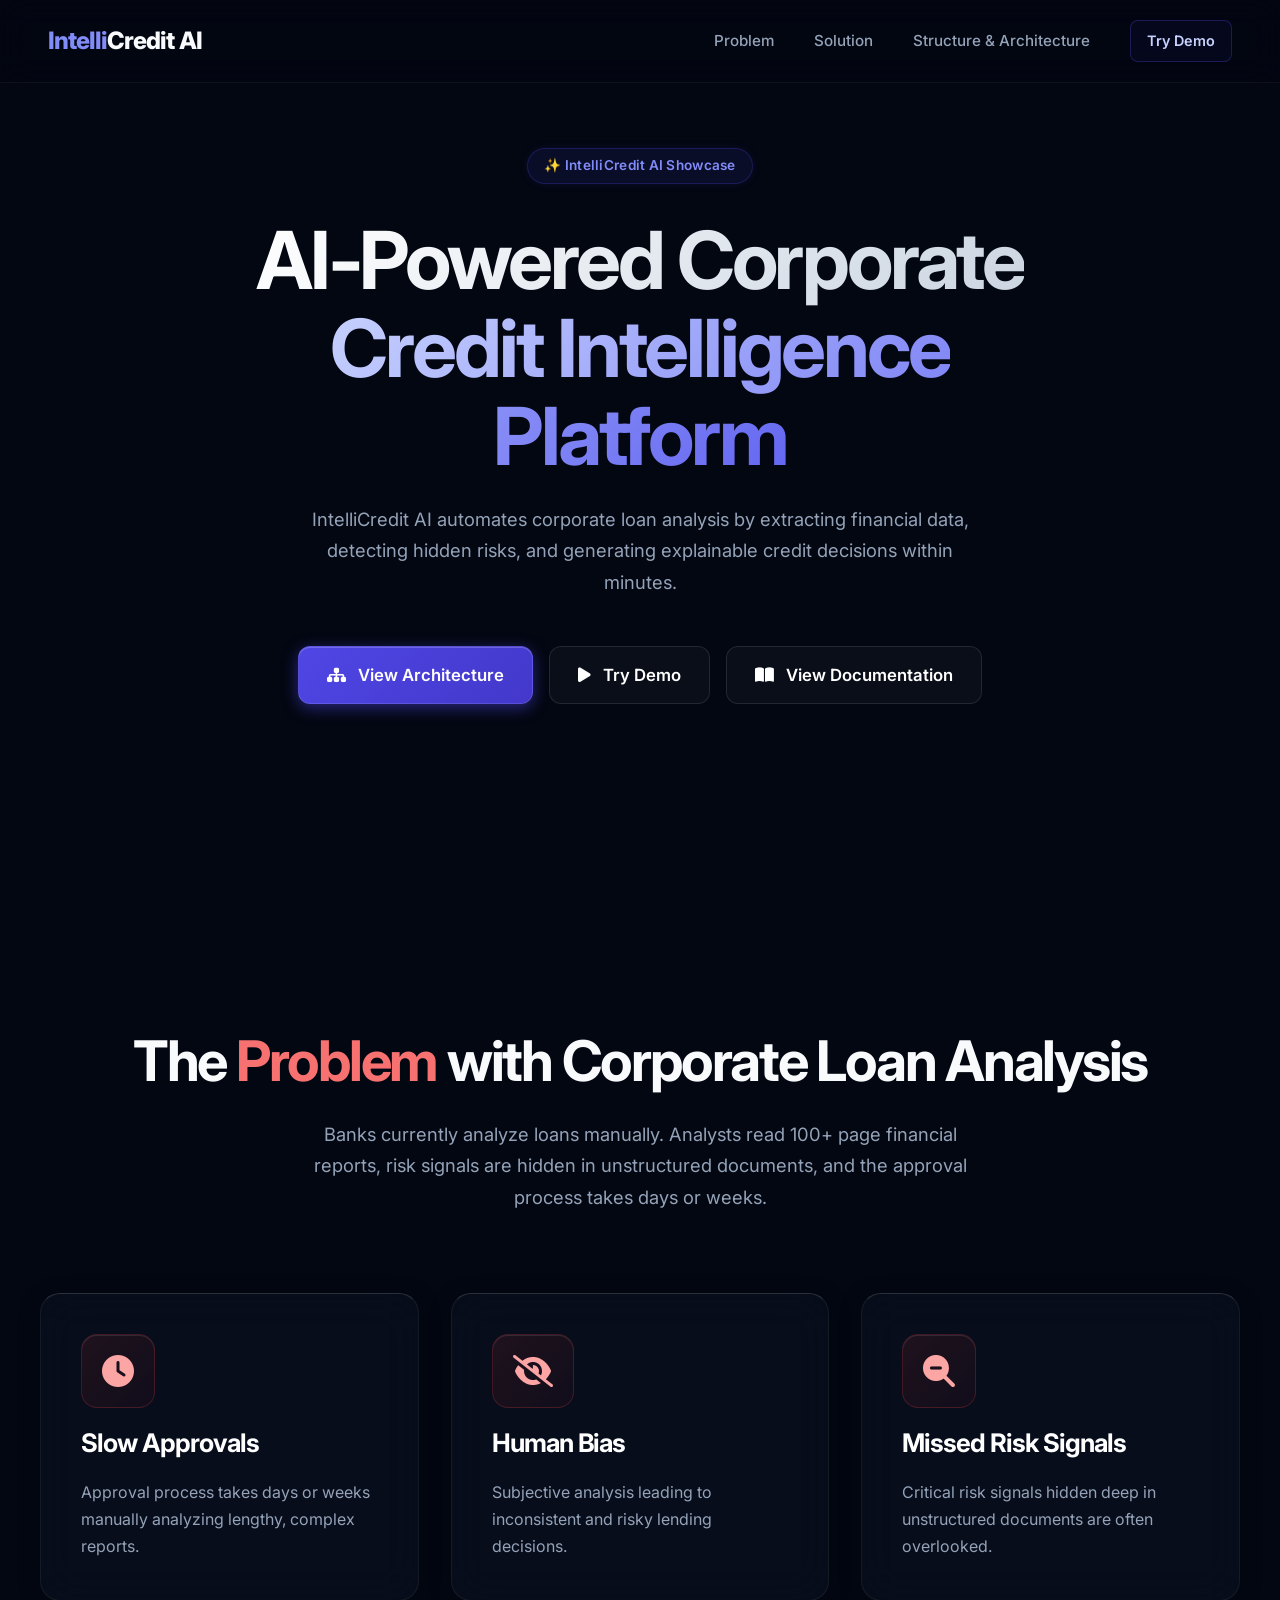
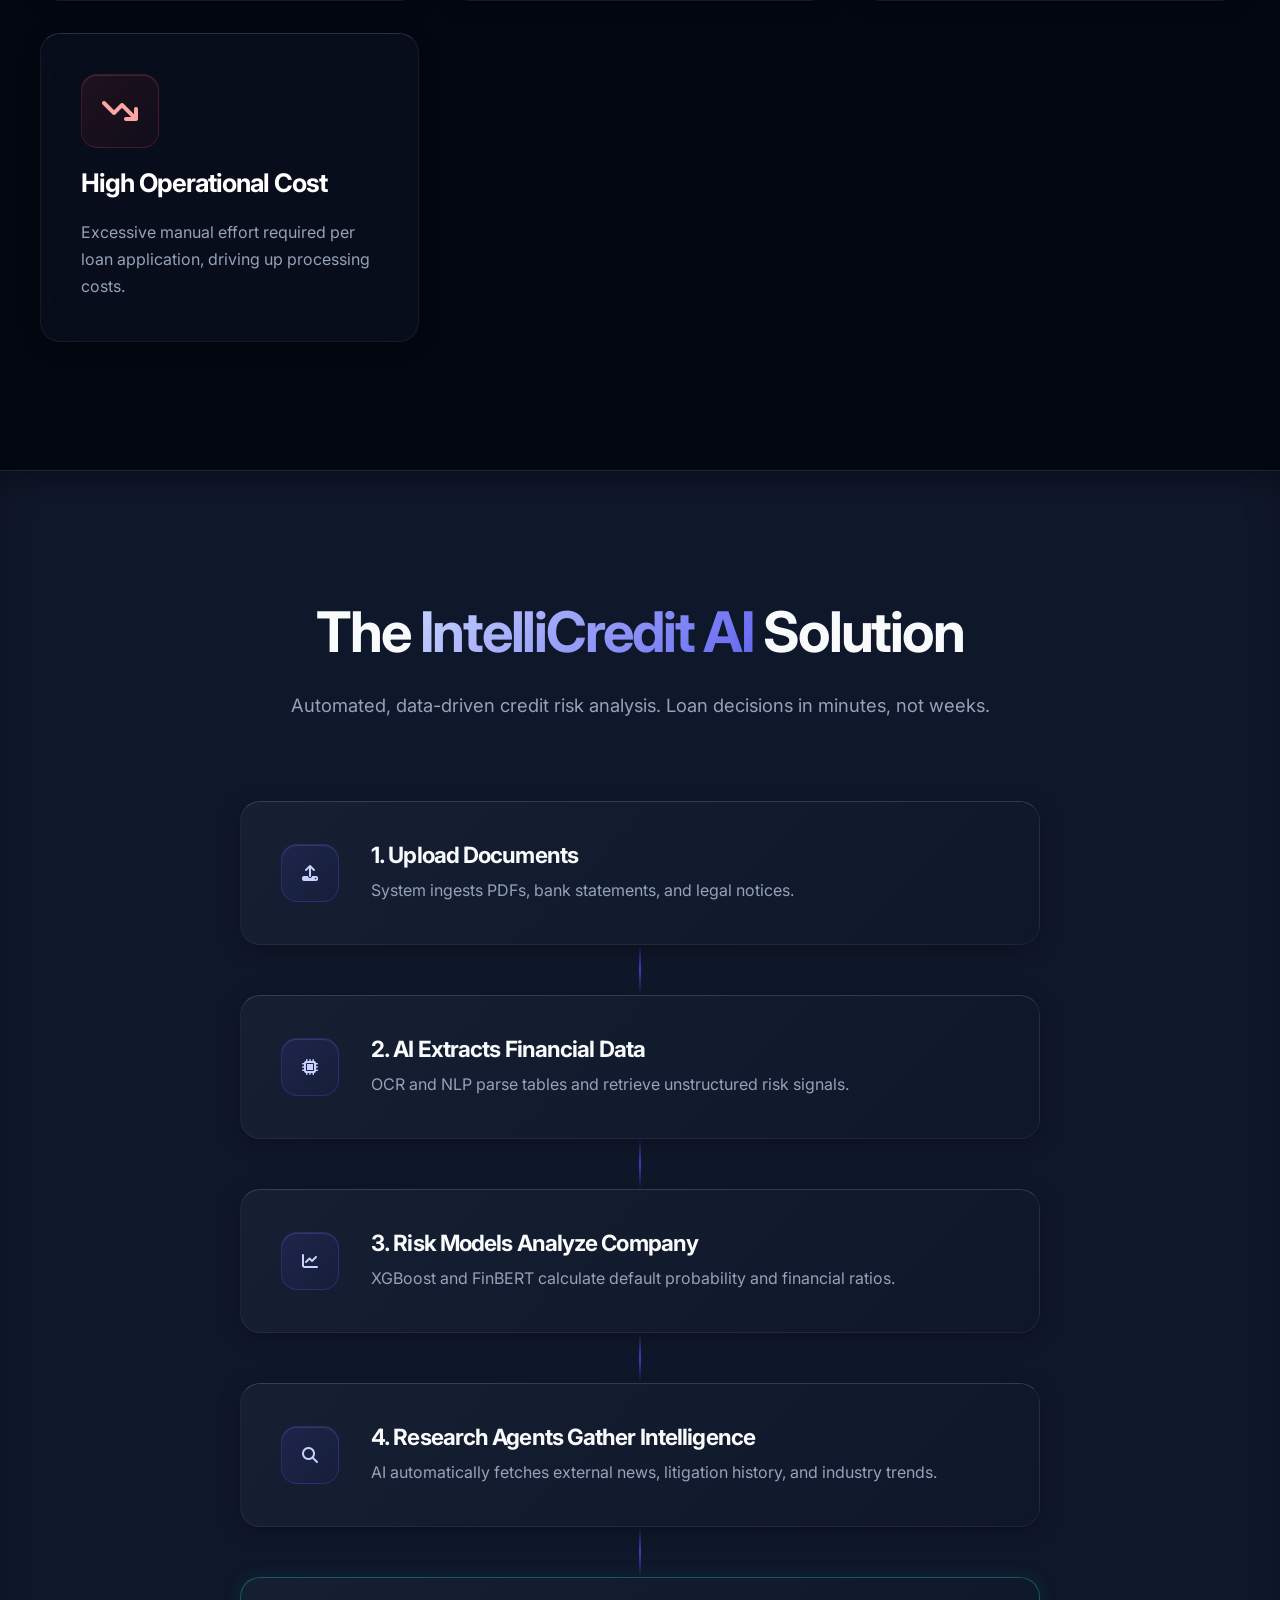
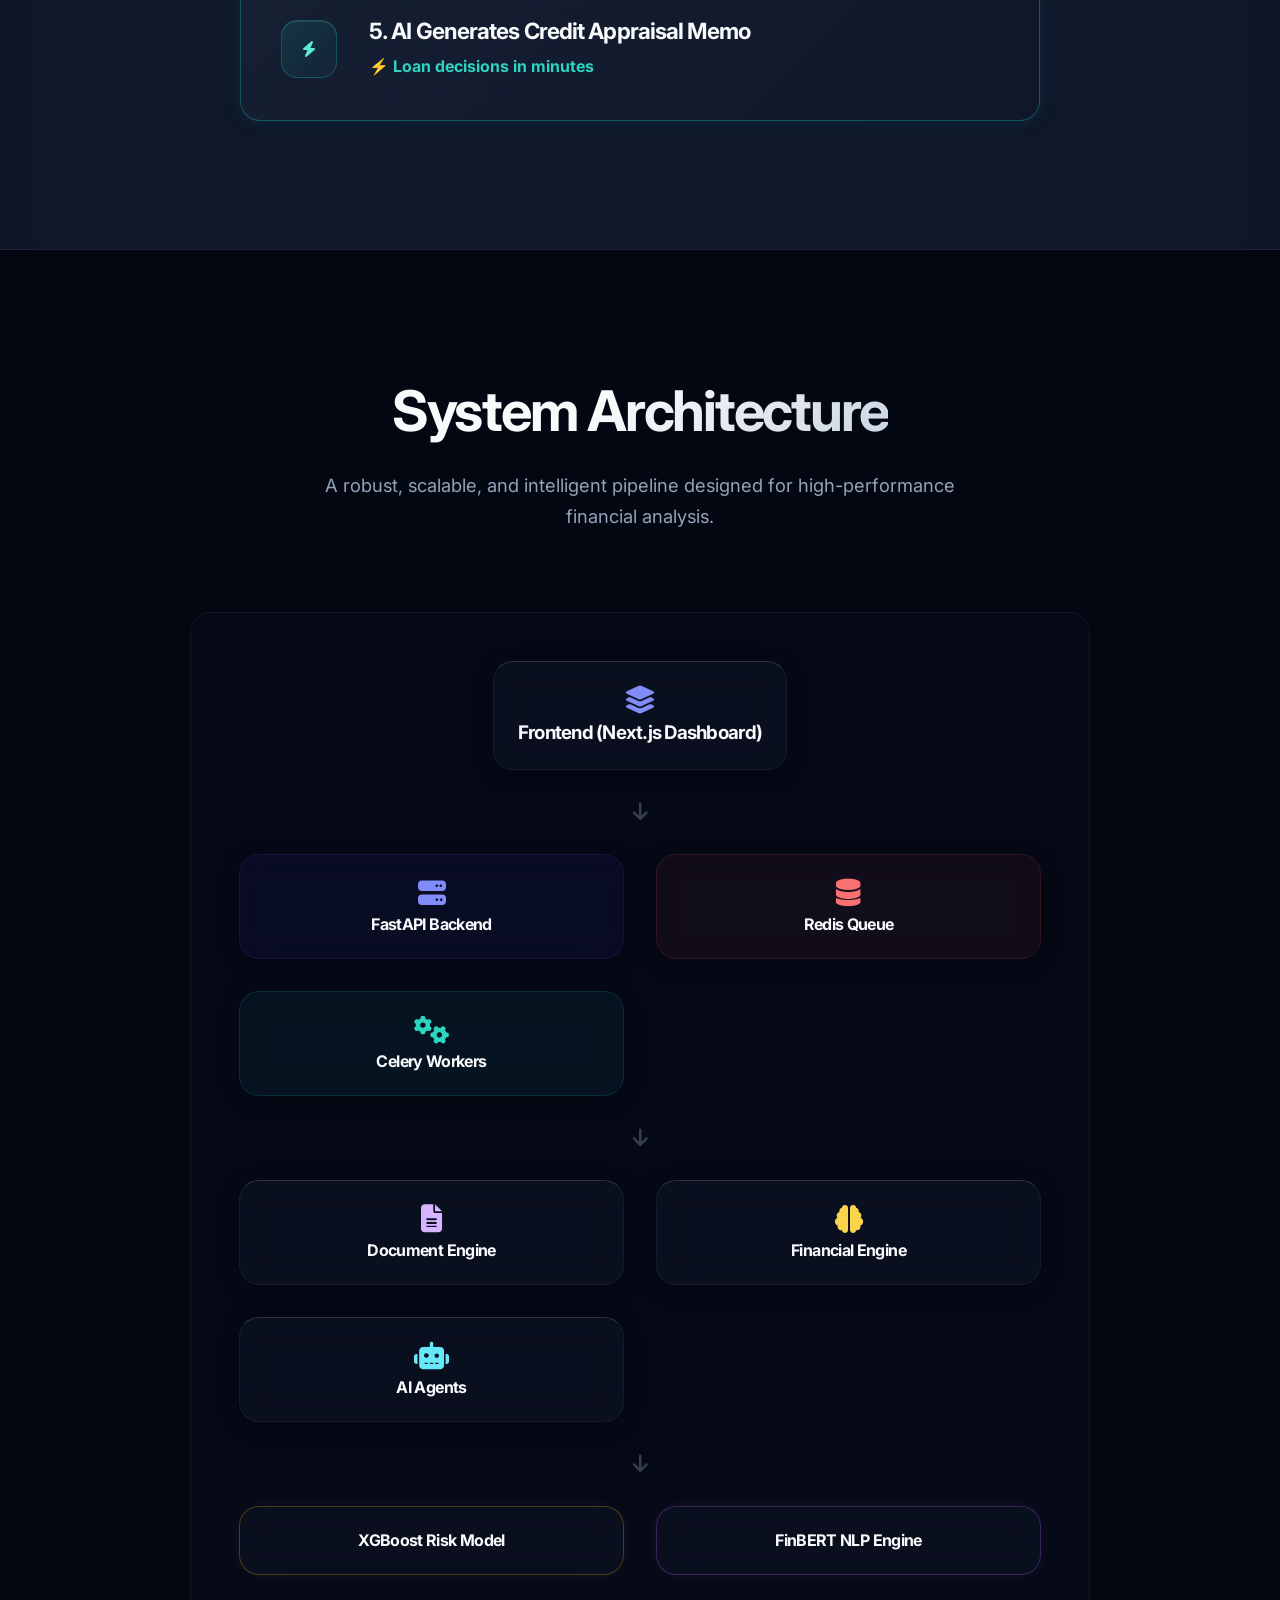
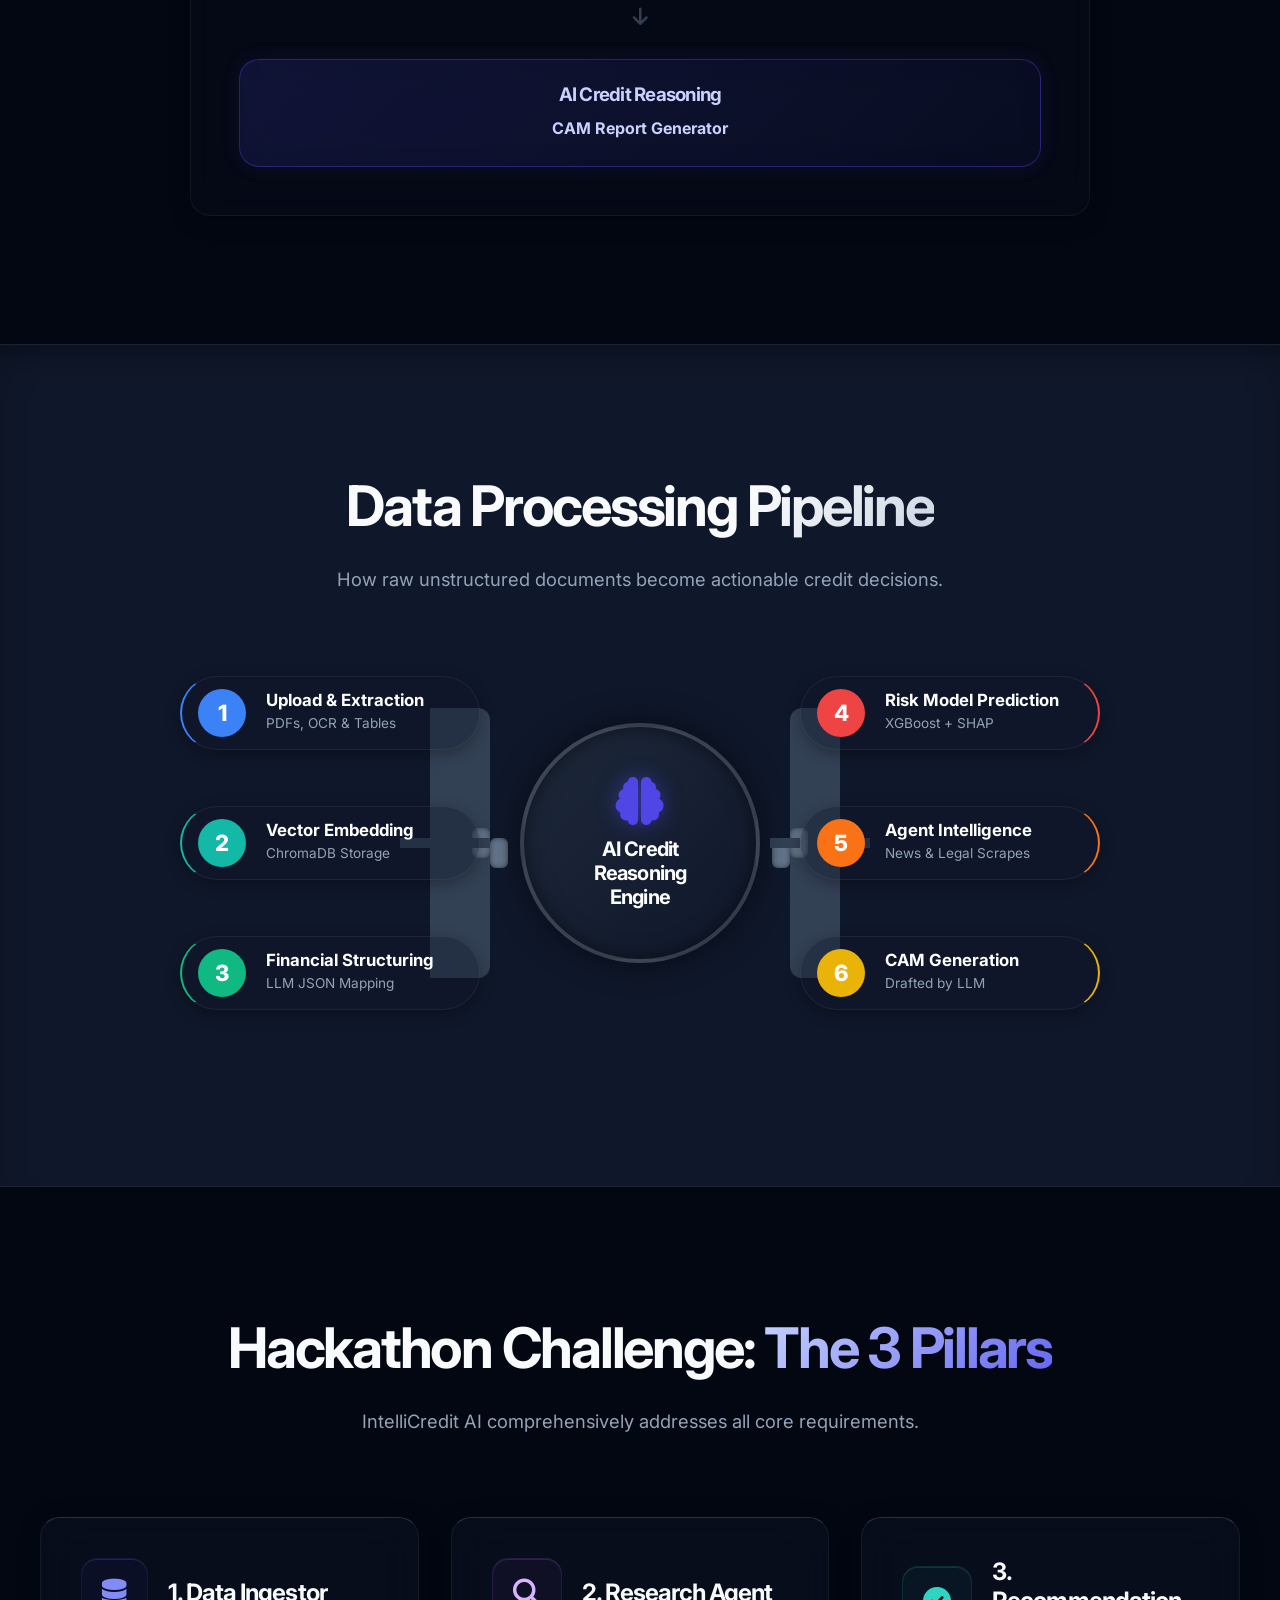
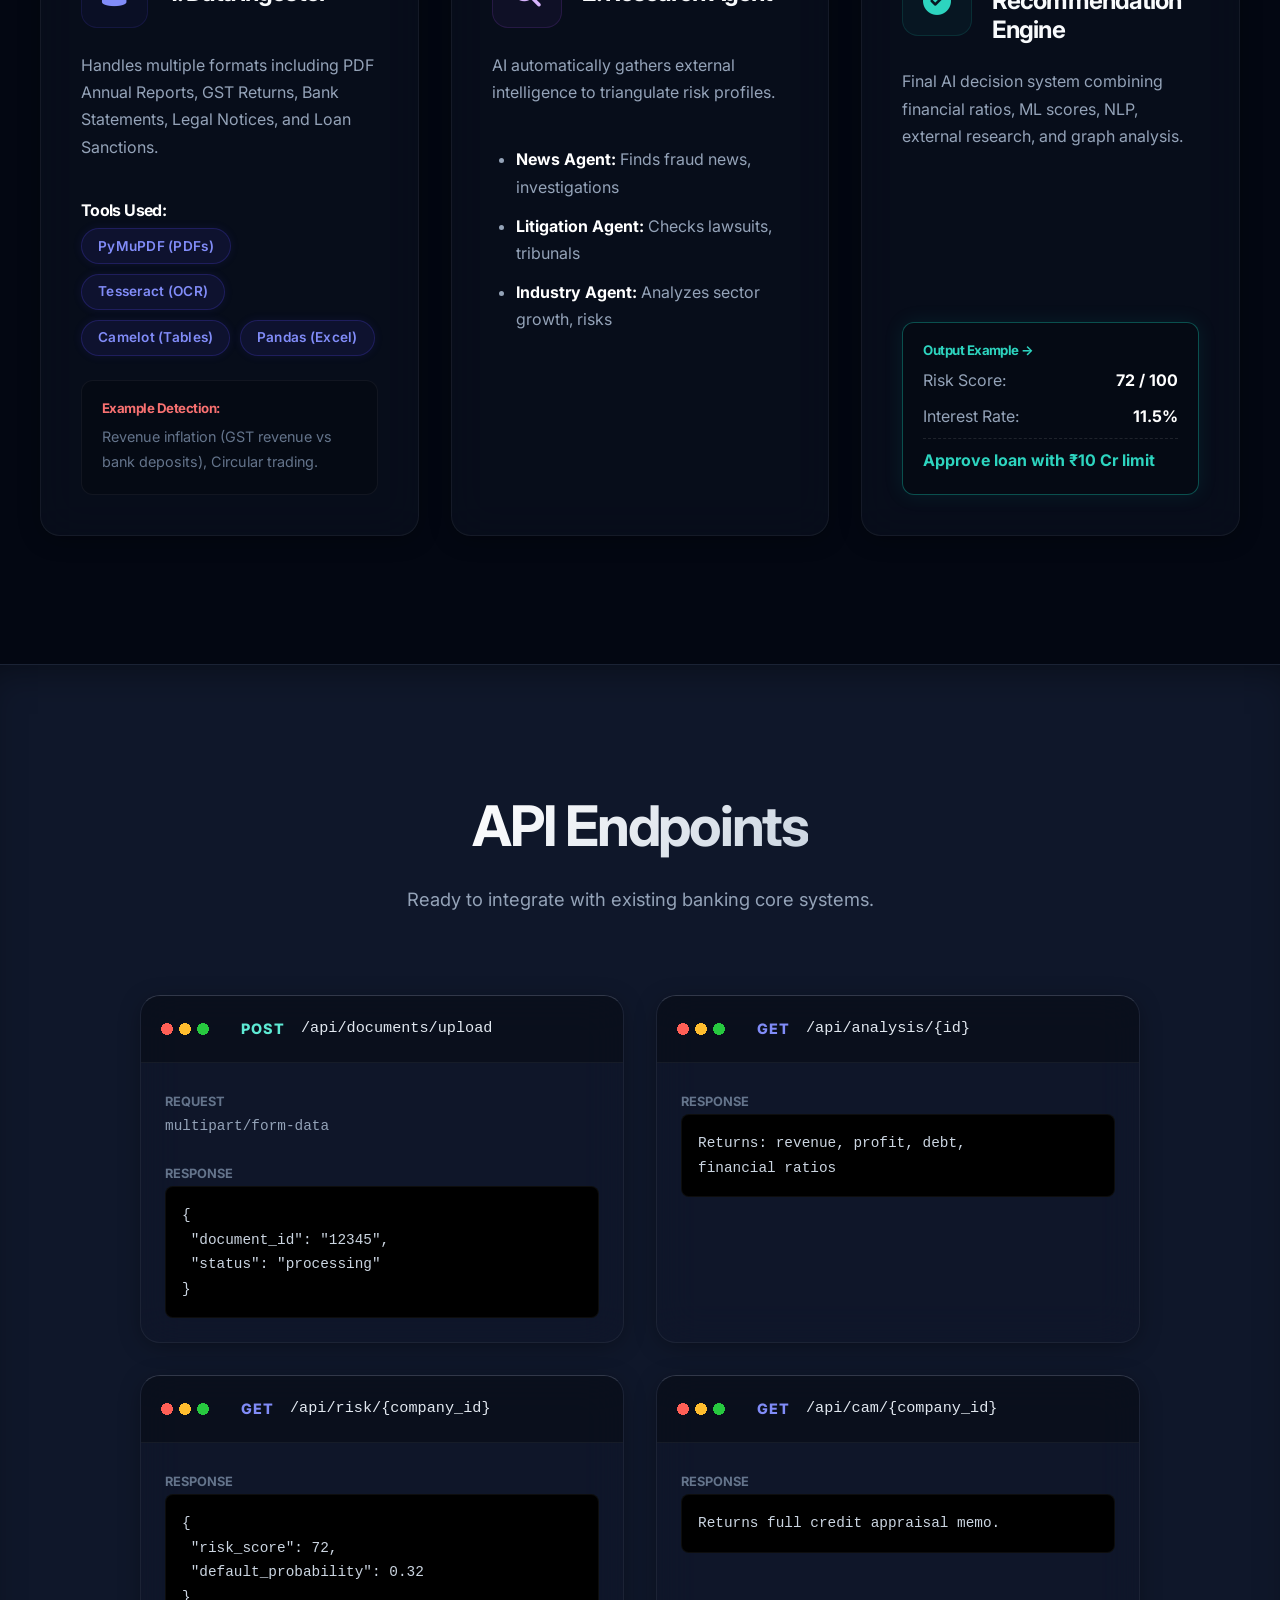
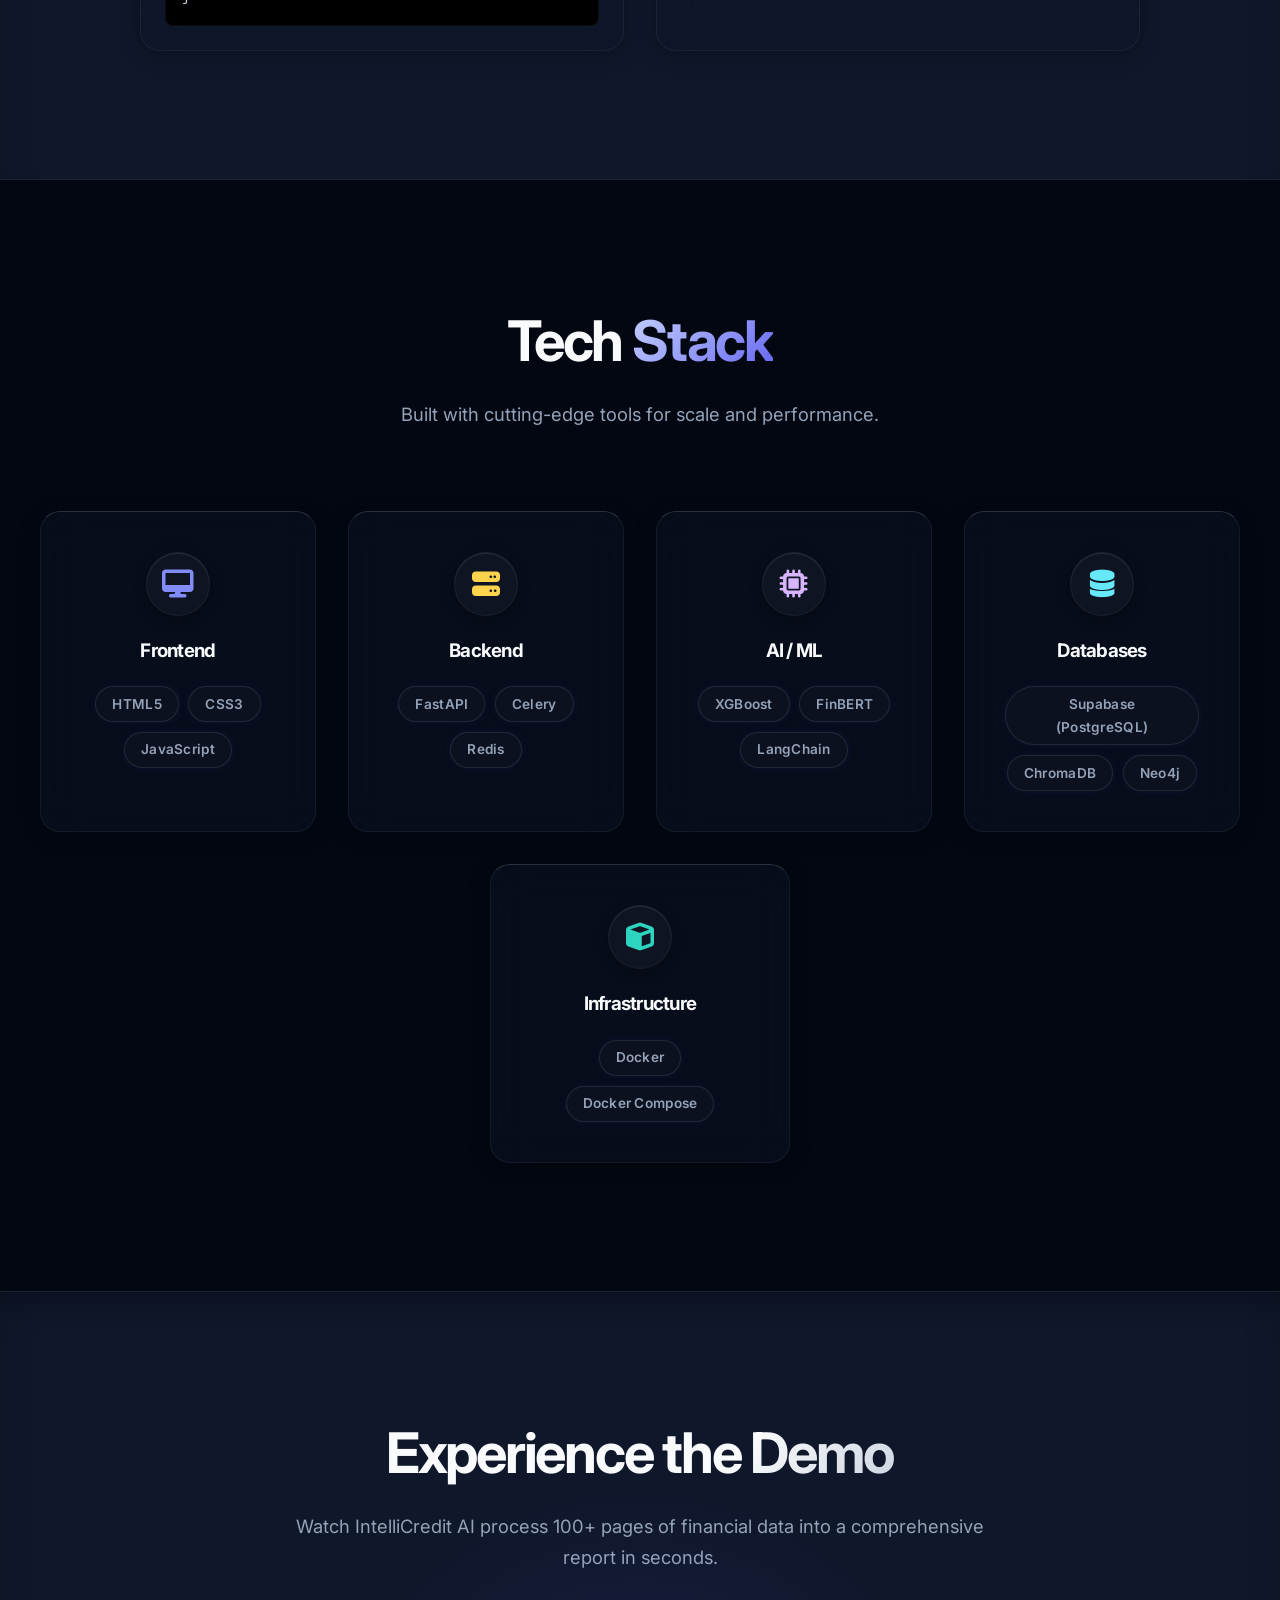
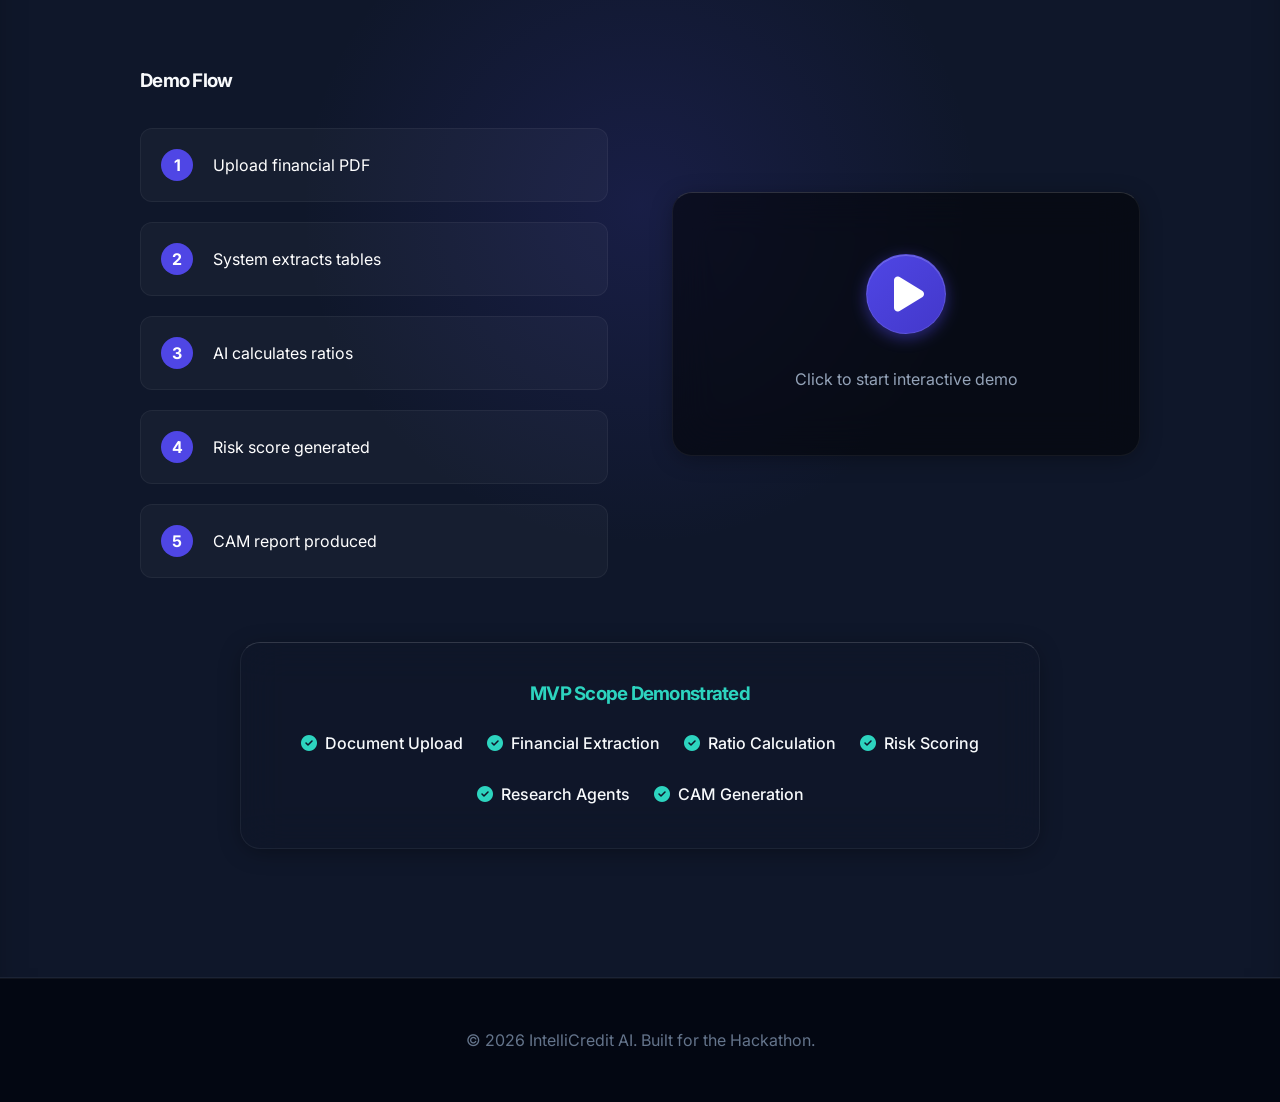
==== commit 762b07f4: "pipelinechnage" ====
--- a/index.html
+++ b/index.html
@@ -237,58 +237,80 @@
                 </p>
             </div>
 
-            <div class="pipeline-grid-system">
-                <!-- Row 1 -->
-                <div class="pipeline-row">
-                    <div class="pipeline-step">Upload Document (Financials, Tax, Legal)</div>
-                    <i class="fas fa-arrow-right pipeline-arrow"></i>
-                    <div class="pipeline-step">OCR + Parsing (PyMuPDF / Tesseract)</div>
-                    <i class="fas fa-arrow-right pipeline-arrow"></i>
-                </div>
-
-                <!-- Row 2 -->
-                <div class="pipeline-row" style="margin-left: 5%;">
-                    <div class="pipeline-step">Table Extraction (Camelot)</div>
-                    <i class="fas fa-arrow-right pipeline-arrow"></i>
-                    <div class="pipeline-step border-primary">Vector Embedding (ChromaDB)</div>
-                    <i class="fas fa-arrow-right pipeline-arrow"></i>
-                </div>
-
-                <!-- Row 3 -->
-                <div class="pipeline-row" style="margin-left: -5%;">
-                    <div class="pipeline-step">Financial Structuring (LLM JSON Mapping)</div>
-                    <i class="fas fa-arrow-right pipeline-arrow"></i>
-                    <div class="pipeline-step">Financial Feature Eng. (Ratio Calculation)</div>
-                    <i class="fas fa-arrow-right pipeline-arrow"></i>
-                </div>
-
-                <!-- Row 4 -->
-                <div class="pipeline-row" style="margin-left: 2%;">
-                    <div class="pipeline-step border-orange">Risk Model Prediction (XGBoost + SHAP)</div>
-                    <i class="fas fa-arrow-right pipeline-arrow"></i>
-                    <div class="pipeline-step border-purple">NLP Risk Detection (FinBERT Text Analysis)</div>
-                    <i class="fas fa-arrow-right pipeline-arrow"></i>
-                </div>
-
-                <!-- Row 5 -->
-                <div class="pipeline-row" style="margin-left: 8%;">
-                    <div class="pipeline-step border-cyan">External Intel Agents (News, Legal APIs)</div>
-                    <i class="fas fa-arrow-right pipeline-arrow"></i>
-                    <div class="pipeline-step border-accent">Graph Risk Analysis (Neo4j)</div>
-                    <i class="fas fa-arrow-right pipeline-arrow"></i>
-                </div>
-
-                <!-- Row 6 -->
-                <div class="pipeline-row" style="margin-left: -8%;">
-                    <div class="pipeline-step border-glow">AI Credit Reasoning (Synthesis of all signals)</div>
-                    <i class="fas fa-arrow-right pipeline-arrow"></i>
-                    <div class="pipeline-step bg-primary highlight-step">CAM Report Generation (LLM drafted memo)</div>
-                    <i class="fas fa-arrow-down pipeline-arrow down"></i>
-                </div>
-
-                <!-- Row 7 -->
-                <div class="pipeline-row" style="flex-direction: column;">
-                    <div class="pipeline-step" style="min-width: 400px;">Dashboard Visualization (Next.js & Recharts)
+            <div class="radial-pipeline">
+                <!-- Left Branches -->
+                <div class="radial-side left-side">
+                    <div class="radial-branch">
+                        <div class="radial-node blue-node">
+                            <span class="radial-num">1</span>
+                            <div class="radial-text">
+                                <span class="radial-title">Upload & Extraction</span>
+                                <span class="radial-desc">PDFs, OCR & Tables</span>
+                            </div>
+                        </div>
+                        <div class="pipe pipe-left pipe-top"></div>
+                    </div>
+                    <div class="radial-branch">
+                        <div class="radial-node teal-node">
+                            <span class="radial-num">2</span>
+                            <div class="radial-text">
+                                <span class="radial-title">Vector Embedding</span>
+                                <span class="radial-desc">ChromaDB Storage</span>
+                            </div>
+                        </div>
+                        <div class="pipe pipe-left pipe-mid"></div>
+                    </div>
+                    <div class="radial-branch">
+                        <div class="radial-node green-node">
+                            <span class="radial-num">3</span>
+                            <div class="radial-text">
+                                <span class="radial-title">Financial Structuring</span>
+                                <span class="radial-desc">LLM JSON Mapping</span>
+                            </div>
+                        </div>
+                        <div class="pipe pipe-left pipe-bot"></div>
+                    </div>
+                </div>
+
+                <!-- Center Node -->
+                <div class="radial-center-wrapper">
+                    <div class="radial-center-circle">
+                        <i class="fas fa-brain"></i>
+                        <h3>AI Credit<br>Reasoning<br>Engine</h3>
+                    </div>
+                </div>
+
+                <!-- Right Branches -->
+                <div class="radial-side right-side">
+                    <div class="radial-branch">
+                        <div class="pipe pipe-right pipe-top"></div>
+                        <div class="radial-node red-node">
+                            <span class="radial-num">4</span>
+                            <div class="radial-text">
+                                <span class="radial-title">Risk Model Prediction</span>
+                                <span class="radial-desc">XGBoost + SHAP</span>
+                            </div>
+                        </div>
+                    </div>
+                    <div class="radial-branch">
+                        <div class="pipe pipe-right pipe-mid"></div>
+                        <div class="radial-node orange-node">
+                            <span class="radial-num">5</span>
+                            <div class="radial-text">
+                                <span class="radial-title">Agent Intelligence</span>
+                                <span class="radial-desc">News & Legal Scrapes</span>
+                            </div>
+                        </div>
+                    </div>
+                    <div class="radial-branch">
+                        <div class="pipe pipe-right pipe-bot"></div>
+                        <div class="radial-node yellow-node">
+                            <span class="radial-num">6</span>
+                            <div class="radial-text">
+                                <span class="radial-title">CAM Generation</span>
+                                <span class="radial-desc">Drafted by LLM</span>
+                            </div>
+                        </div>
                     </div>
                 </div>
             </div>
--- a/style.css
+++ b/style.css
@@ -1,26 +1,36 @@
-/* Global Variables and Aesthetics */
+/* Global Variables and Premium Aesthetics */
 :root {
-    --background: #050505;
-    --foreground: #FAFAFA;
-
-    --primary: #3B82F6;
-    --primary-hover: #2563EB;
-    --primary-glow: rgba(59, 130, 246, 0.5);
-
-    --secondary: #101010;
-    --secondary-border: #262626;
-
-    --accent: #10B981;
-    --danger: #EF4444;
-
-    --card-bg: rgba(255, 255, 255, 0.03);
-    --card-border: rgba(255, 255, 255, 0.1);
-    --glass-bg: rgba(10, 10, 10, 0.6);
-    --glass-border: rgba(255, 255, 255, 0.08);
+    --background: #030712;
+    /* Very dark slate */
+    --foreground: #f8fafc;
+
+    --primary: #4f46e5;
+    /* Indigo */
+    --primary-hover: #4338ca;
+    --primary-glow: rgba(79, 70, 229, 0.5);
+
+    --secondary: #0f172a;
+    --secondary-border: rgba(255, 255, 255, 0.05);
+
+    --accent: #14b8a6;
+    /* Teal */
+    --danger: #ef4444;
+    /* Rose/Red */
+
+    --card-bg: rgba(30, 41, 59, 0.3);
+    /* Slate 800 with opacity */
+    --card-border: rgba(255, 255, 255, 0.08);
+    --card-border-highlight: rgba(255, 255, 255, 0.15);
+    /* Top border for 3D effect */
+
+    --glass-bg: rgba(15, 23, 42, 0.4);
+    --glass-border: rgba(255, 255, 255, 0.06);
 
     --text-primary: #ffffff;
-    --text-secondary: #A3A3A3;
-    --text-muted: #525252;
+    --text-secondary: #94a3b8;
+    /* Slate 400 */
+    --text-muted: #64748b;
+    /* Slate 500 */
 }
 
 /* Reset & Base Styles */
@@ -34,13 +44,27 @@
 body {
     max-width: 100vw;
     overflow-x: hidden;
-    font-family: 'Inter', sans-serif;
+    font-family: 'Inter', -apple-system, sans-serif;
     background-color: var(--background);
     color: var(--foreground);
     scroll-behavior: smooth;
-    line-height: 1.6;
+    line-height: 1.7;
     -webkit-font-smoothing: antialiased;
     -moz-osx-font-smoothing: grayscale;
+}
+
+/* Subtle Animated Noise Background */
+body::before {
+    content: '';
+    position: fixed;
+    top: 0;
+    left: 0;
+    width: 100vw;
+    height: 100vh;
+    background-image: url("data:image/svg+xml,%3Csvg viewBox='0 0 200 200' xmlns='http://www.w3.org/2000/svg'%3E%3Cfilter id='noiseFilter'%3E%3CfeTurbulence type='fractalNoise' baseFrequency='0.65' numOctaves='3' stitchTiles='stitch'/%3E%3C/filter%3E%3Crect width='100%25' height='100%25' filter='url(%23noiseFilter)'/%3E%3C/svg%3E");
+    opacity: 0.03;
+    z-index: -2;
+    pointer-events: none;
 }
 
 a {
@@ -55,8 +79,8 @@
 h5,
 h6 {
     font-weight: 700;
-    letter-spacing: -0.02em;
-    line-height: 1.3;
+    letter-spacing: -0.04em;
+    line-height: 1.2;
 }
 
 /* Typography Utilities */
@@ -65,7 +89,7 @@
 }
 
 .text-primary {
-    color: var(--primary);
+    color: #818cf8;
 }
 
 .text-secondary {
@@ -77,11 +101,11 @@
 }
 
 .text-accent {
-    color: var(--accent);
+    color: #2dd4bf;
 }
 
 .text-danger {
-    color: var(--danger);
+    color: #f87171;
 }
 
 .text-white {
@@ -125,14 +149,14 @@
 }
 
 .text-gradient {
-    background: linear-gradient(to right, #ffffff, #a3a3a3);
+    background: linear-gradient(135deg, #ffffff 0%, #cbd5e1 100%);
     -webkit-background-clip: text;
     -webkit-text-fill-color: transparent;
     background-clip: text;
 }
 
 .text-gradient-primary {
-    background: linear-gradient(135deg, #60A5FA, #3B82F6);
+    background: linear-gradient(135deg, #c7d2fe 0%, #6366f1 100%);
     -webkit-background-clip: text;
     -webkit-text-fill-color: transparent;
     background-clip: text;
@@ -146,27 +170,31 @@
 }
 
 .section {
-    padding: 6rem 0;
+    padding: 8rem 0;
     position: relative;
 }
 
 .bg-secondary {
     background-color: var(--secondary);
+    border-top: 1px solid var(--secondary-border);
+    border-bottom: 1px solid var(--secondary-border);
+    box-shadow: inset 0 20px 40px -20px rgba(0, 0, 0, 0.5);
 }
 
 .subtitle {
-    font-size: 1.2rem;
-    max-width: 800px;
+    font-size: 1.15rem;
+    max-width: 700px;
     margin: 0 auto;
+    color: var(--text-secondary);
 }
 
 .section-header {
-    margin-bottom: 4rem;
+    margin-bottom: 5rem;
 }
 
 .section-header h2 {
-    font-size: 3rem;
-    margin-bottom: 1rem;
+    font-size: 3.5rem;
+    margin-bottom: 1.5rem;
 }
 
 .grid {
@@ -175,11 +203,11 @@
 }
 
 .grid-2 {
+    grid-template-columns: repeat(auto-fit, minmax(320px, 1fr));
+}
+
+.grid-3 {
     grid-template-columns: repeat(auto-fit, minmax(300px, 1fr));
-}
-
-.grid-3 {
-    grid-template-columns: repeat(auto-fit, minmax(320px, 1fr));
 }
 
 .w-100 {
@@ -206,91 +234,102 @@
     z-index: 1;
 }
 
-/* Components */
+/* Premium Components */
 .glass-card {
     background: var(--glass-bg);
-    backdrop-filter: blur(16px);
-    -webkit-backdrop-filter: blur(16px);
+    backdrop-filter: blur(20px);
+    -webkit-backdrop-filter: blur(20px);
     border: 1px solid var(--glass-border);
-    border-radius: 16px;
-    padding: 2rem;
-    transition: all 0.3s ease;
+    border-top: 1px solid var(--card-border-highlight);
+    border-radius: 20px;
+    padding: 2.5rem;
+    box-shadow: 0 4px 24px -4px rgba(0, 0, 0, 0.4);
+    transition: all 0.4s cubic-bezier(0.175, 0.885, 0.32, 1.275);
+    /* Smooth modern bounce */
 }
 
 .glass-card:hover {
-    border-color: rgba(255, 255, 255, 0.2);
-    transform: translateY(-2px);
-    box-shadow: 0 8px 30px rgba(0, 0, 0, 0.5);
+    border-color: rgba(255, 255, 255, 0.15);
+    transform: translateY(-5px) scale(1.01);
+    box-shadow: 0 20px 40px -10px rgba(0, 0, 0, 0.6), 0 0 20px 0 var(--primary-glow) inset;
 }
 
 .btn {
     display: inline-flex;
     align-items: center;
     justify-content: center;
-    padding: 0.75rem 1.5rem;
-    border-radius: 8px;
-    font-weight: 500;
-    transition: all 0.2s ease;
+    padding: 0.875rem 1.75rem;
+    border-radius: 12px;
+    font-weight: 600;
+    transition: all 0.3s ease;
     cursor: pointer;
     border: none;
-    gap: 0.5rem;
-    font-size: 1.1rem;
+    gap: 0.75rem;
+    font-size: 1.05rem;
 }
 
 .btn-sm {
     padding: 0.5rem 1rem;
     font-size: 0.9rem;
+    border-radius: 8px;
 }
 
 .btn-primary {
-    background: var(--primary);
+    background: linear-gradient(135deg, var(--primary), var(--primary-hover));
     color: white;
-    box-shadow: 0 0 20px var(--primary-glow);
+    box-shadow: 0 4px 15px var(--primary-glow), inset 0 1px 0 rgba(255, 255, 255, 0.2);
+    border: 1px solid rgba(255, 255, 255, 0.1);
 }
 
 .btn-primary:hover {
-    background: var(--primary-hover);
-    box-shadow: 0 0 30px var(--primary-glow);
-    transform: translateY(-1px);
+    box-shadow: 0 8px 25px var(--primary-glow), inset 0 1px 0 rgba(255, 255, 255, 0.3);
+    transform: translateY(-2px);
+    filter: brightness(1.1);
 }
 
 .btn-secondary {
-    background: transparent;
+    background: rgba(255, 255, 255, 0.03);
     color: white;
-    border: 1px solid var(--card-border);
+    border: 1px solid rgba(255, 255, 255, 0.1);
+    backdrop-filter: blur(10px);
 }
 
 .btn-secondary:hover {
-    background: rgba(255, 255, 255, 0.05);
-    border-color: rgba(255, 255, 255, 0.2);
+    background: rgba(255, 255, 255, 0.08);
+    border-color: rgba(255, 255, 255, 0.25);
+    transform: translateY(-2px);
 }
 
 .btn-outline-primary {
-    background: transparent;
-    color: #60A5FA;
-    border: 1px solid rgba(59, 130, 246, 0.3);
+    background: rgba(79, 70, 229, 0.05);
+    color: #c7d2fe;
+    border: 1px solid rgba(79, 70, 229, 0.3);
 }
 
 .btn-outline-primary:hover {
-    background: rgba(59, 130, 246, 0.1);
-    border-color: #60A5FA;
+    background: rgba(79, 70, 229, 0.15);
+    border-color: var(--primary);
+    color: #fff;
 }
 
 .badge {
-    display: inline-block;
-    padding: 0.25rem 0.75rem;
-    border-radius: 100px;
-    font-size: 0.875rem;
-    font-weight: 500;
-    background: rgba(59, 130, 246, 0.1);
-    color: #60A5FA;
-    border: 1px solid #3B82F633;
+    display: inline-flex;
+    align-items: center;
+    padding: 0.35rem 1rem;
+    border-radius: 999px;
+    font-size: 0.85rem;
+    font-weight: 600;
+    letter-spacing: 0.02em;
+    background: rgba(79, 70, 229, 0.1);
+    color: #818cf8;
+    border: 1px solid rgba(79, 70, 229, 0.25);
+    box-shadow: 0 0 10px rgba(79, 70, 229, 0.1);
 }
 
 .badge-group {
     display: flex;
     flex-wrap: wrap;
-    gap: 0.5rem;
+    gap: 0.6rem;
 }
 
 .badge-group.center {
@@ -298,105 +337,124 @@
 }
 
 .badge.border-muted {
-    background: var(--background);
+    background: rgba(255, 255, 255, 0.02);
     color: var(--text-secondary);
-    border-color: var(--card-border);
+    border-color: rgba(255, 255, 255, 0.1);
 }
 
 .icon-box {
-    padding: 1rem;
-    border-radius: 12px;
+    padding: 1.25rem;
+    border-radius: 16px;
     display: inline-flex;
     align-items: center;
     justify-content: center;
+    background: rgba(255, 255, 255, 0.03);
+    border: 1px solid rgba(255, 255, 255, 0.05);
+    box-shadow: inset 0 1px 0 rgba(255, 255, 255, 0.1);
 }
 
 .icon-rounded {
-    padding: 1rem;
-    background: rgba(255, 255, 255, 0.05);
+    width: 64px;
+    height: 64px;
+    background: rgba(255, 255, 255, 0.03);
     border-radius: 50%;
-    display: inline-flex;
-    align-items: center;
-    justify-content: center;
+    display: flex;
+    align-items: center;
+    justify-content: center;
+    box-shadow: 0 4px 15px rgba(0, 0, 0, 0.2), inset 0 1px 0 rgba(255, 255, 255, 0.1);
+    border: 1px solid rgba(255, 255, 255, 0.05);
 }
 
 .icon-rounded i {
-    font-size: 1.5rem;
+    font-size: 1.75rem;
 }
 
 .icon-large {
-    font-size: 1.5rem;
+    font-size: 1.75rem;
 }
 
 .icon-xl {
     font-size: 2.5rem;
 }
 
-/* Colors & Backgrounds */
+/* Themes */
 .danger-bg {
-    background: rgba(239, 68, 68, 0.1);
-    color: var(--danger);
+    background: linear-gradient(135deg, rgba(239, 68, 68, 0.1), rgba(220, 38, 38, 0.05));
+    color: #fca5a5;
+    border-color: rgba(239, 68, 68, 0.2);
 }
 
 .primary-glow-bg {
-    background: var(--primary-glow);
-    color: #fff;
+    background: linear-gradient(135deg, rgba(79, 70, 229, 0.15), rgba(67, 56, 202, 0.05));
+    color: #c7d2fe;
+    border-color: rgba(79, 70, 229, 0.3);
 }
 
 .accent-bg {
-    background: rgba(16, 185, 129, 0.2);
-    color: var(--accent);
+    background: linear-gradient(135deg, rgba(20, 184, 166, 0.15), rgba(13, 148, 136, 0.05));
+    color: #5eead4;
+    border-color: rgba(20, 184, 166, 0.3);
 }
 
 .bg-primary-faint {
-    background: rgba(59, 130, 246, 0.05);
+    background: rgba(79, 70, 229, 0.05);
+    border-color: rgba(79, 70, 229, 0.15);
 }
 
 .bg-danger-faint {
     background: rgba(239, 68, 68, 0.05);
+    border-color: rgba(239, 68, 68, 0.15);
 }
 
 .bg-accent-faint {
-    background: rgba(16, 185, 129, 0.05);
+    background: rgba(20, 184, 166, 0.05);
+    border-color: rgba(20, 184, 166, 0.15);
 }
 
 .bg-purple-faint {
-    background: rgba(168, 85, 247, 0.1);
+    background: rgba(168, 85, 247, 0.05);
+    border-color: rgba(168, 85, 247, 0.15);
 }
 
 .icon-purple {
-    color: #A855F7;
+    color: #d8b4fe;
 }
 
 .icon-orange {
-    color: #F59E0B;
+    color: #fcd34d;
 }
 
 .icon-cyan {
-    color: #06B6D4;
+    color: #67e8f9;
 }
 
 .border-accent {
-    border: 1px solid var(--accent) !important;
+    border: 1px solid rgba(20, 184, 166, 0.4) !important;
+    box-shadow: 0 0 20px rgba(20, 184, 166, 0.1);
 }
 
 .border-primary {
-    border: 1px solid var(--primary) !important;
+    border: 1px solid rgba(79, 70, 229, 0.4) !important;
+    box-shadow: 0 0 20px rgba(79, 70, 229, 0.1);
 }
 
 .border-orange {
-    border: 1px solid #F59E0B !important;
+    border: 1px solid rgba(245, 158, 11, 0.3) !important;
 }
 
 .border-purple {
-    border: 1px solid #A855F7 !important;
+    border: 1px solid rgba(168, 85, 247, 0.3) !important;
+}
+
+.border-cyan {
+    border: 1px solid rgba(6, 182, 212, 0.3) !important;
 }
 
 /* Animations */
-@keyframes fadeIn {
+@keyframes fadeInUp {
     from {
         opacity: 0;
-        transform: translateY(20px);
+        transform: translateY(30px);
     }
 
     to {
@@ -406,7 +464,7 @@
 }
 
 .animate-fade-in {
-    animation: fadeIn 0.8s ease-out forwards;
+    animation: fadeInUp 1s cubic-bezier(0.16, 1, 0.3, 1) forwards;
 }
 
 .delay-1 {
@@ -419,50 +477,50 @@
     opacity: 0;
 }
 
-@keyframes pulse-glow {
+@keyframes pulseGlow {
     0% {
-        box-shadow: 0 0 0 0 rgba(59, 130, 246, 0.4);
+        box-shadow: 0 0 0 0 rgba(79, 70, 229, 0.5);
     }
 
     70% {
-        box-shadow: 0 0 0 15px rgba(59, 130, 246, 0);
+        box-shadow: 0 0 0 20px rgba(79, 70, 229, 0);
     }
 
     100% {
-        box-shadow: 0 0 0 0 rgba(59, 130, 246, 0);
+        box-shadow: 0 0 0 0 rgba(79, 70, 229, 0);
     }
 }
 
 .animate-pulse-glow {
-    animation: pulse-glow 2s infinite;
+    animation: pulseGlow 2.5s infinite;
     display: inline-block;
     border-radius: 50%;
 }
 
 .bg-gradient-radial {
     position: absolute;
-    top: 0;
-    left: 50%;
-    transform: translateX(-50%);
+    top: -10%;
+    left: 0;
     width: 100vw;
-    height: 100vh;
-    background: radial-gradient(circle at top, rgba(59, 130, 246, 0.15) 0%, rgba(0, 0, 0, 0) 50%);
+    height: 120vh;
+    background:
+        radial-gradient(circle at 15% 30%, rgba(79, 70, 229, 0.15) 0%, transparent 40%),
+        radial-gradient(circle at 85% 60%, rgba(20, 184, 166, 0.1) 0%, transparent 40%);
     z-index: -1;
     pointer-events: none;
-}
-
-/* Specific Section Styles */
+    filter: blur(60px);
+}
 
 /* Header */
 .header {
     position: fixed;
     top: 0;
     width: 100%;
-    padding: 1rem 2rem;
-    background: rgba(5, 5, 5, 0.8);
-    backdrop-filter: blur(10px);
-    -webkit-backdrop-filter: blur(10px);
-    border-bottom: 1px solid var(--glass-border);
+    padding: 1.25rem 3rem;
+    background: rgba(3, 7, 18, 0.7);
+    backdrop-filter: blur(16px);
+    -webkit-backdrop-filter: blur(16px);
+    border-bottom: 1px solid rgba(255, 255, 255, 0.05);
     z-index: 100;
     display: flex;
     align-items: center;
@@ -471,19 +529,20 @@
 
 .logo {
     font-weight: 800;
-    font-size: 1.25rem;
-    letter-spacing: -0.5px;
+    font-size: 1.5rem;
+    letter-spacing: -0.04em;
 }
 
 .nav-links {
     display: flex;
-    gap: 2rem;
+    gap: 2.5rem;
     align-items: center;
 }
 
 .nav-links a:not(.btn) {
     color: var(--text-secondary);
-    font-size: 0.9rem;
+    font-size: 0.95rem;
+    font-weight: 500;
     transition: color 0.2s;
 }
 
@@ -493,27 +552,30 @@
 
 /* Hero */
 .hero {
-    min-height: 90vh;
-    display: flex;
-    align-items: center;
-    justify-content: center;
+    min-height: 100vh;
+    display: flex;
+    align-items: center;
+    justify-content: center;
+    padding-top: 5rem;
 }
 
 .hero-content {
     z-index: 1;
     text-align: center;
+    max-width: 900px;
 }
 
 .hero h1 {
-    font-size: 4.5rem;
-    line-height: 1.2;
+    font-size: 5rem;
+    line-height: 1.1;
+    margin-bottom: 1.5rem;
 }
 
 .btn-group {
     display: flex;
     gap: 1rem;
     justify-content: center;
-    margin-top: 2.5rem;
+    margin-top: 3rem;
     flex-wrap: wrap;
 }
 
@@ -522,15 +584,16 @@
     display: flex;
     flex-direction: column;
     align-items: flex-start;
-    gap: 1rem;
+    gap: 1.25rem;
 }
 
 .problem-card .icon-box i {
-    font-size: 1.8rem;
+    font-size: 2rem;
 }
 
 .problem-card h3 {
-    font-size: 1.5rem;
+    font-size: 1.6rem;
+    color: #fff;
 }
 
 /* Solution */
@@ -539,106 +602,382 @@
     flex-direction: column;
     align-items: center;
     gap: 0;
+    max-width: 800px;
+    margin: 0 auto;
+}
+
+.flow-step {
+    width: 100%;
+    display: flex;
+    align-items: center;
+    gap: 2rem;
+    background: linear-gradient(135deg, rgba(30, 41, 59, 0.5), rgba(15, 23, 42, 0.5));
+}
+
+.flow-step h3 {
+    font-size: 1.4rem;
+    margin-bottom: 0.5rem;
+}
+
+.flow-line {
+    height: 50px;
+    width: 2px;
+    background: linear-gradient(to bottom, transparent, var(--primary), transparent);
+    margin: 0 auto;
+    opacity: 0.8;
+}
+
+/* Architecture */
+.architecture-diagram {
+    display: flex;
+    flex-direction: column;
+    align-items: center;
+    gap: 1.5rem;
     max-width: 900px;
     margin: 0 auto;
-}
-
-.flow-step {
-    width: 100%;
-    display: flex;
-    align-items: center;
-    gap: 2rem;
-}
-
-.flow-step h3 {
-    font-size: 1.5rem;
-    margin-bottom: 0.5rem;
-}
-
-.flow-line {
-    height: 40px;
-    width: 2px;
-    background: var(--primary);
-    opacity: 0.5;
-    margin: 0 auto;
-}
-
-/* Architecture */
-.architecture-diagram {
-    display: flex;
-    flex-direction: column;
-    align-items: center;
-    gap: 1rem;
-    max-width: 800px;
-    margin: 0 auto;
     padding: 3rem;
-    border-radius: 24px;
-    background: var(--card-bg);
+    background: rgba(15, 23, 42, 0.2);
+    border: 1px solid rgba(255, 255, 255, 0.05);
 }
 
 .arch-box {
     padding: 1.5rem;
+    display: flex;
+    flex-direction: column;
+    justify-content: center;
+    align-items: center;
 }
 
 .arch-arrow {
     margin: 0.5rem 0;
+    opacity: 0.5;
+    font-size: 1.25rem;
 }
 
 .border-glow {
-    box-shadow: 0 0 15px rgba(255, 255, 255, 0.05);
-}
-
-/* Pipeline Grid System */
-.pipeline-grid-system {
-    display: flex;
-    flex-direction: column;
+    box-shadow: 0 0 20px rgba(255, 255, 255, 0.05);
+}
+
+/* Radial Pipeline Design */
+.radial-pipeline {
+    display: flex;
+    justify-content: center;
+    align-items: center;
+    max-width: 1100px;
+    margin: 3rem auto;
+    position: relative;
     gap: 1.5rem;
-    max-width: 1000px;
-    margin: 0 auto;
-    padding: 2rem 0;
-}
-
-.pipeline-row {
-    display: flex;
-    justify-content: center;
-    align-items: center;
-    gap: 1rem;
-}
-
-.pipeline-step {
+}
+
+@media (max-width: 900px) {
+    .radial-pipeline {
+        flex-direction: column;
+        gap: 2rem;
+    }
+
+    .pipe {
+        display: none !important;
+    }
+}
+
+.radial-side {
+    display: flex;
+    flex-direction: column;
+    gap: 3.5rem;
+    flex: 1;
+}
+
+.left-side {
+    align-items: flex-end;
+}
+
+.right-side {
+    align-items: flex-start;
+}
+
+.radial-branch {
+    display: flex;
+    align-items: center;
+    position: relative;
+    width: 100%;
+}
+
+.left-side .radial-branch {
+    justify-content: flex-end;
+}
+
+/* Base Node Styling */
+.radial-node {
+    display: flex;
+    align-items: center;
+    gap: 1.25rem;
     background: var(--glass-bg);
-    padding: 1rem 1.5rem;
-    border-radius: 8px;
+    padding: 0.75rem 1.75rem 0.75rem 1rem;
+    border-radius: 99px;
     border: 1px solid var(--glass-border);
-    font-weight: 500;
-    font-size: 0.95rem;
+    box-shadow: 0 4px 15px rgba(0, 0, 0, 0.3);
+    position: relative;
+    z-index: 2;
+    transition: transform 0.3s ease;
+    min-width: 300px;
+}
+
+.radial-node:hover {
+    transform: translateY(-3px);
+    box-shadow: 0 8px 25px rgba(0, 0, 0, 0.5);
+}
+
+.radial-num {
+    width: 48px;
+    height: 48px;
+    border-radius: 50%;
+    display: flex;
+    align-items: center;
+    justify-content: center;
+    font-weight: 800;
+    font-size: 1.4rem;
+    color: #fff;
+    flex-shrink: 0;
+}
+
+.radial-text {
+    display: flex;
+    flex-direction: column;
+}
+
+.radial-title {
+    font-weight: 700;
+    font-size: 1.05rem;
+    color: #fff;
+    line-height: 1.3;
+}
+
+.radial-desc {
+    font-size: 0.85rem;
+    color: var(--text-secondary);
+}
+
+/* Node Colors */
+.blue-node .radial-num {
+    background: #3b82f6;
+}
+
+.blue-node {
+    border-left: 2px solid #3b82f6;
+}
+
+.teal-node .radial-num {
+    background: #14b8a6;
+}
+
+.teal-node {
+    border-left: 2px solid #14b8a6;
+}
+
+.green-node .radial-num {
+    background: #10b981;
+}
+
+.green-node {
+    border-left: 2px solid #10b981;
+}
+
+.red-node .radial-num {
+    background: #ef4444;
+}
+
+.red-node {
+    border-right: 2px solid #ef4444;
+}
+
+.orange-node .radial-num {
+    background: #f97316;
+}
+
+.orange-node {
+    border-right: 2px solid #f97316;
+}
+
+.yellow-node .radial-num {
+    background: #eab308;
+}
+
+.yellow-node {
+    border-right: 2px solid #eab308;
+}
+
+/* Center Node */
+.radial-center-wrapper {
+    position: relative;
+    z-index: 3;
+    padding: 0 1rem;
+}
+
+.radial-center-circle {
+    width: 240px;
+    height: 240px;
+    border-radius: 50%;
+    background: linear-gradient(135deg, rgba(30, 41, 59, 1), rgba(15, 23, 42, 1));
+    border: 4px solid var(--card-border-highlight);
+    box-shadow: 0 0 30px rgba(0, 0, 0, 0.5), inset 0 0 20px rgba(0, 0, 0, 0.5);
+    display: flex;
+    flex-direction: column;
+    align-items: center;
+    justify-content: center;
     text-align: center;
-    min-width: 250px;
-    transition: all 0.3s ease;
-}
-
-.pipeline-step:hover {
-    transform: translateY(-2px);
-    box-shadow: 0 4px 20px rgba(0, 0, 0, 0.4);
-    border-color: rgba(255, 255, 255, 0.2);
-}
-
-.highlight-step {
-    background: var(--primary);
+}
+
+.radial-center-circle h3 {
+    font-size: 1.25rem;
     color: #fff;
-    font-weight: 600;
-    border-color: var(--primary);
-    box-shadow: 0 0 20px rgba(59, 130, 246, 0.3);
-}
-
-.pipeline-arrow {
-    color: var(--text-muted);
-    font-size: 1rem;
-    opacity: 0.7;
-}
-
-.pipeline-arrow.down {
-    margin: 0.5rem 0;
+    margin-top: 0.75rem;
+    line-height: 1.2;
+}
+
+.radial-center-circle i {
+    font-size: 3rem;
+    color: var(--primary);
+    text-shadow: 0 0 20px var(--primary-glow);
+}
+
+/* The Connection Pipes */
+.pipe {
+    position: absolute;
+    height: 10px;
+    background: #334155;
+    z-index: 1;
+}
+
+.pipe-left {
+    right: -10px;
+    border-top: 10px solid #334155;
+    width: 60px;
+}
+
+.pipe-left.pipe-top {
+    border-right: 10px solid #334155;
+    height: 130px;
+    transform: translateY(60px);
+    border-top-right-radius: 12px;
+}
+
+.pipe-left.pipe-mid {
+    width: 90px;
+}
+
+.pipe-left.pipe-bot {
+    border-right: 10px solid #334155;
+    border-bottom: 10px solid #334155;
+    border-top: none;
+    height: 130px;
+    transform: translateY(-60px);
+    border-bottom-right-radius: 12px;
+}
+
+.pipe-left.pipe-top::after,
+.pipe-left.pipe-bot::after {
+    content: '';
+    position: absolute;
+    right: -10px;
+    width: 30px;
+    height: 10px;
+    background: #334155;
+}
+
+.pipe-left.pipe-top::after {
+    bottom: -10px;
+}
+
+.pipe-left.pipe-bot::after {
+    top: -10px;
+}
+
+/* Right pipes mirror */
+.pipe-right {
+    left: -10px;
+    border-top: 10px solid #334155;
+    width: 50px;
+}
+
+.pipe-right.pipe-top {
+    border-left: 10px solid #334155;
+    height: 130px;
+    transform: translateY(60px);
+    border-top-left-radius: 12px;
+}
+
+.pipe-right.pipe-mid {
+    width: 80px;
+}
+
+.pipe-right.pipe-bot {
+    border-left: 10px solid #334155;
+    border-bottom: 10px solid #334155;
+    border-top: none;
+    height: 130px;
+    transform: translateY(-60px);
+    border-bottom-left-radius: 12px;
+}
+
+.pipe-right.pipe-top::after,
+.pipe-right.pipe-bot::after {
+    content: '';
+    position: absolute;
+    left: -30px;
+    width: 30px;
+    height: 10px;
+    background: #334155;
+}
+
+.pipe-right.pipe-top::after {
+    bottom: -10px;
+}
+
+.pipe-right.pipe-bot::after {
+    top: -10px;
+}
+
+/* Pipe Joints / Flanges */
+.pipe::before {
+    content: '';
+    position: absolute;
+    width: 18px;
+    height: 30px;
+    background: #64748b;
+    border-radius: 6px;
+    box-shadow: inset 0 0 5px rgba(0, 0, 0, 0.5);
+}
+
+.pipe-left::before {
+    right: -18px;
+    top: -10px;
+}
+
+.pipe-right::before {
+    left: -18px;
+    top: -10px;
+}
+
+.pipe-left.pipe-top::before {
+    right: -10px;
+    bottom: -20px;
+    top: auto;
+}
+
+.pipe-left.pipe-bot::before {
+    right: -10px;
+    top: -20px;
+}
+
+.pipe-right.pipe-top::before {
+    left: -10px;
+    bottom: -20px;
+    top: auto;
+}
+
+.pipe-right.pipe-bot::before {
+    left: -10px;
+    top: -20px;
 }
 
 /* Pillars */
@@ -646,12 +985,13 @@
     display: flex;
     flex-direction: column;
     gap: 1.5rem;
+    height: 100%;
 }
 
 .pillar-header {
     display: flex;
     align-items: center;
-    gap: 1rem;
+    gap: 1.25rem;
 }
 
 .pillar-header h3 {
@@ -659,10 +999,11 @@
 }
 
 .example-box {
-    background: var(--card-bg);
-    padding: 1rem;
-    border-radius: 8px;
-    border: 1px solid var(--card-border);
+    background: rgba(0, 0, 0, 0.2);
+    padding: 1.25rem;
+    border-radius: 12px;
+    border: 1px solid rgba(255, 255, 255, 0.05);
+    margin-top: auto;
 }
 
 .text-small {
@@ -673,76 +1014,93 @@
     padding-left: 1.5rem;
     display: flex;
     flex-direction: column;
-    gap: 0.5rem;
+    gap: 0.75rem;
 }
 
 .divider {
-    border-top: 1px solid var(--card-border);
-}
-
-/* API Endpoints */
+    border-top: 1px dashed rgba(255, 255, 255, 0.1);
+}
+
+/* API */
 .api-card {
     padding: 0;
     overflow: hidden;
     display: flex;
     flex-direction: column;
+    background: rgba(15, 23, 42, 0.6);
 }
 
 .api-header {
     display: flex;
     align-items: center;
     gap: 1rem;
-    padding: 1rem;
-    background: rgba(255, 255, 255, 0.05);
-    border-bottom: 1px solid var(--glass-border);
+    padding: 1.25rem;
+    background: rgba(0, 0, 0, 0.3);
+    border-bottom: 1px solid rgba(255, 255, 255, 0.05);
+}
+
+/* Faux Window Controls */
+.api-header::before {
+    content: '';
+    display: block;
+    width: 48px;
+    height: 12px;
+    background-image: radial-gradient(circle at 6px, #ff5f56 6px, transparent 6px),
+        radial-gradient(circle at 24px, #ffbd2e 6px, transparent 6px),
+        radial-gradient(circle at 42px, #27c93f 6px, transparent 6px);
+    background-repeat: no-repeat;
+    margin-right: 1rem;
 }
 
 .api-method {
-    font-weight: 700;
-    font-size: 0.875rem;
+    font-weight: 800;
+    font-size: 0.9rem;
+    letter-spacing: 1px;
 }
 
 .api-method.post {
-    color: var(--accent);
+    color: #5eead4;
 }
 
 .api-method.get {
-    color: var(--primary);
+    color: #818cf8;
 }
 
 .api-path {
-    font-family: monospace;
-    color: #fff;
+    font-family: 'JetBrains Mono', monospace;
+    color: #e2e8f0;
+    font-size: 0.95rem;
 }
 
 .api-body {
     padding: 1.5rem;
     display: flex;
     flex-direction: column;
-    gap: 1rem;
+    gap: 1.25rem;
 }
 
 .api-label {
     font-size: 0.8rem;
     color: var(--text-muted);
     text-transform: uppercase;
+    font-weight: 700;
 }
 
 .api-code-inline {
-    font-family: monospace;
-    color: var(--text-secondary);
-    margin-top: 0.25rem;
+    font-family: 'JetBrains Mono', monospace;
+    color: #94a3b8;
+    font-size: 0.9rem;
 }
 
 .api-code-block {
-    font-family: monospace;
-    color: var(--text-secondary);
-    margin-top: 0.25rem;
-    background: var(--background);
-    padding: 0.75rem;
+    font-family: 'JetBrains Mono', monospace;
+    color: #cbd5e1;
+    background: #000;
+    padding: 1rem;
     border-radius: 8px;
-    font-size: 0.875rem;
+    font-size: 0.9rem;
     overflow-x: auto;
+    border: 1px solid rgba(255, 255, 255, 0.05);
 }
 
 /* Tech Stack */
@@ -754,8 +1112,9 @@
 }
 
 .tech-card {
-    flex: 1 1 300px;
-    min-width: 250px;
+    flex: 1 1 250px;
+    min-width: 200px;
+    max-width: 300px;
     display: flex;
     flex-direction: column;
     align-items: center;
@@ -763,17 +1122,16 @@
     gap: 1.5rem;
 }
 
-/* Demo & MVP */
+/* Demo */
 .demo-glow {
     position: absolute;
-    top: 50%;
+    top: 40%;
     left: 50%;
     transform: translate(-50%, -50%);
-    width: 600px;
-    height: 600px;
-    background: radial-gradient(circle, var(--primary-glow) 0%, transparent 70%);
+    width: 800px;
+    height: 800px;
+    background: radial-gradient(circle, rgba(79, 70, 229, 0.15) 0%, transparent 60%);
     z-index: 0;
-    opacity: 0.5;
     pointer-events: none;
 }
 
@@ -789,57 +1147,58 @@
 .demo-flow {
     display: flex;
     flex-direction: column;
-    gap: 1.5rem;
+    gap: 1.25rem;
 }
 
 .demo-step-box {
     display: flex;
     align-items: center;
-    gap: 1rem;
-    background: var(--glass-bg);
-    padding: 1rem 1.5rem;
+    gap: 1.25rem;
+    background: rgba(255, 255, 255, 0.03);
+    border: 1px solid rgba(255, 255, 255, 0.05);
+    padding: 1.25rem;
     border-radius: 12px;
-    border: 1px solid var(--glass-border);
 }
 
 .step-num {
-    display: inline-flex;
-    align-items: center;
-    justify-content: center;
     width: 32px;
     height: 32px;
+    background: var(--primary);
+    color: white;
     border-radius: 50%;
-    background: var(--primary);
-    color: #fff;
-    font-weight: bold;
+    display: flex;
+    align-items: center;
+    justify-content: center;
+    font-weight: 700;
 }
 
 .demo-video-placeholder {
-    display: flex;
-    flex-direction: column;
-    align-items: center;
-    justify-content: center;
-    height: 350px;
+    aspect-ratio: 16/9;
     background: rgba(0, 0, 0, 0.5);
-    border: 1px solid var(--primary);
-    position: relative;
-    overflow: hidden;
+    display: flex;
+    flex-direction: column;
+    align-items: center;
+    justify-content: center;
 }
 
 .circle-btn {
-    padding: 1.5rem;
-    border-radius: 50%;
     width: 80px;
     height: 80px;
+    border-radius: 50%;
+    padding: 0;
+    display: flex;
+    align-items: center;
+    justify-content: center;
+}
+
+.circle-btn i {
+    margin: 0;
+    margin-left: 6px;
 }
 
 .mvp-box {
+    max-width: 800px;
     margin-top: 4rem;
-    background: var(--background);
-    position: relative;
-    z-index: 1;
-    max-width: 800px;
-    border: 1px solid var(--accent);
 }
 
 .mvp-features {
@@ -847,36 +1206,20 @@
     flex-wrap: wrap;
     gap: 1.5rem;
     justify-content: center;
+    margin-top: 1.5rem;
 }
 
 .mvp-item {
     display: flex;
     align-items: center;
     gap: 0.5rem;
-    color: var(--text-secondary);
+    font-weight: 500;
 }
 
 /* Footer */
 .footer {
-    padding: 2rem;
     text-align: center;
-    border-top: 1px solid var(--card-border);
-    margin-top: 4rem;
+    padding: 3rem;
     color: var(--text-muted);
-}
-
-/* Responsive Adjustments */
-@media (max-width: 768px) {
-    .hero h1 {
-        font-size: 3rem;
-    }
-
-    .demo-grid {
-        grid-template-columns: 1fr;
-        gap: 2rem;
-    }
-
-    .nav-links {
-        display: none;
-    }
+    border-top: 1px solid rgba(255, 255, 255, 0.05);
 }
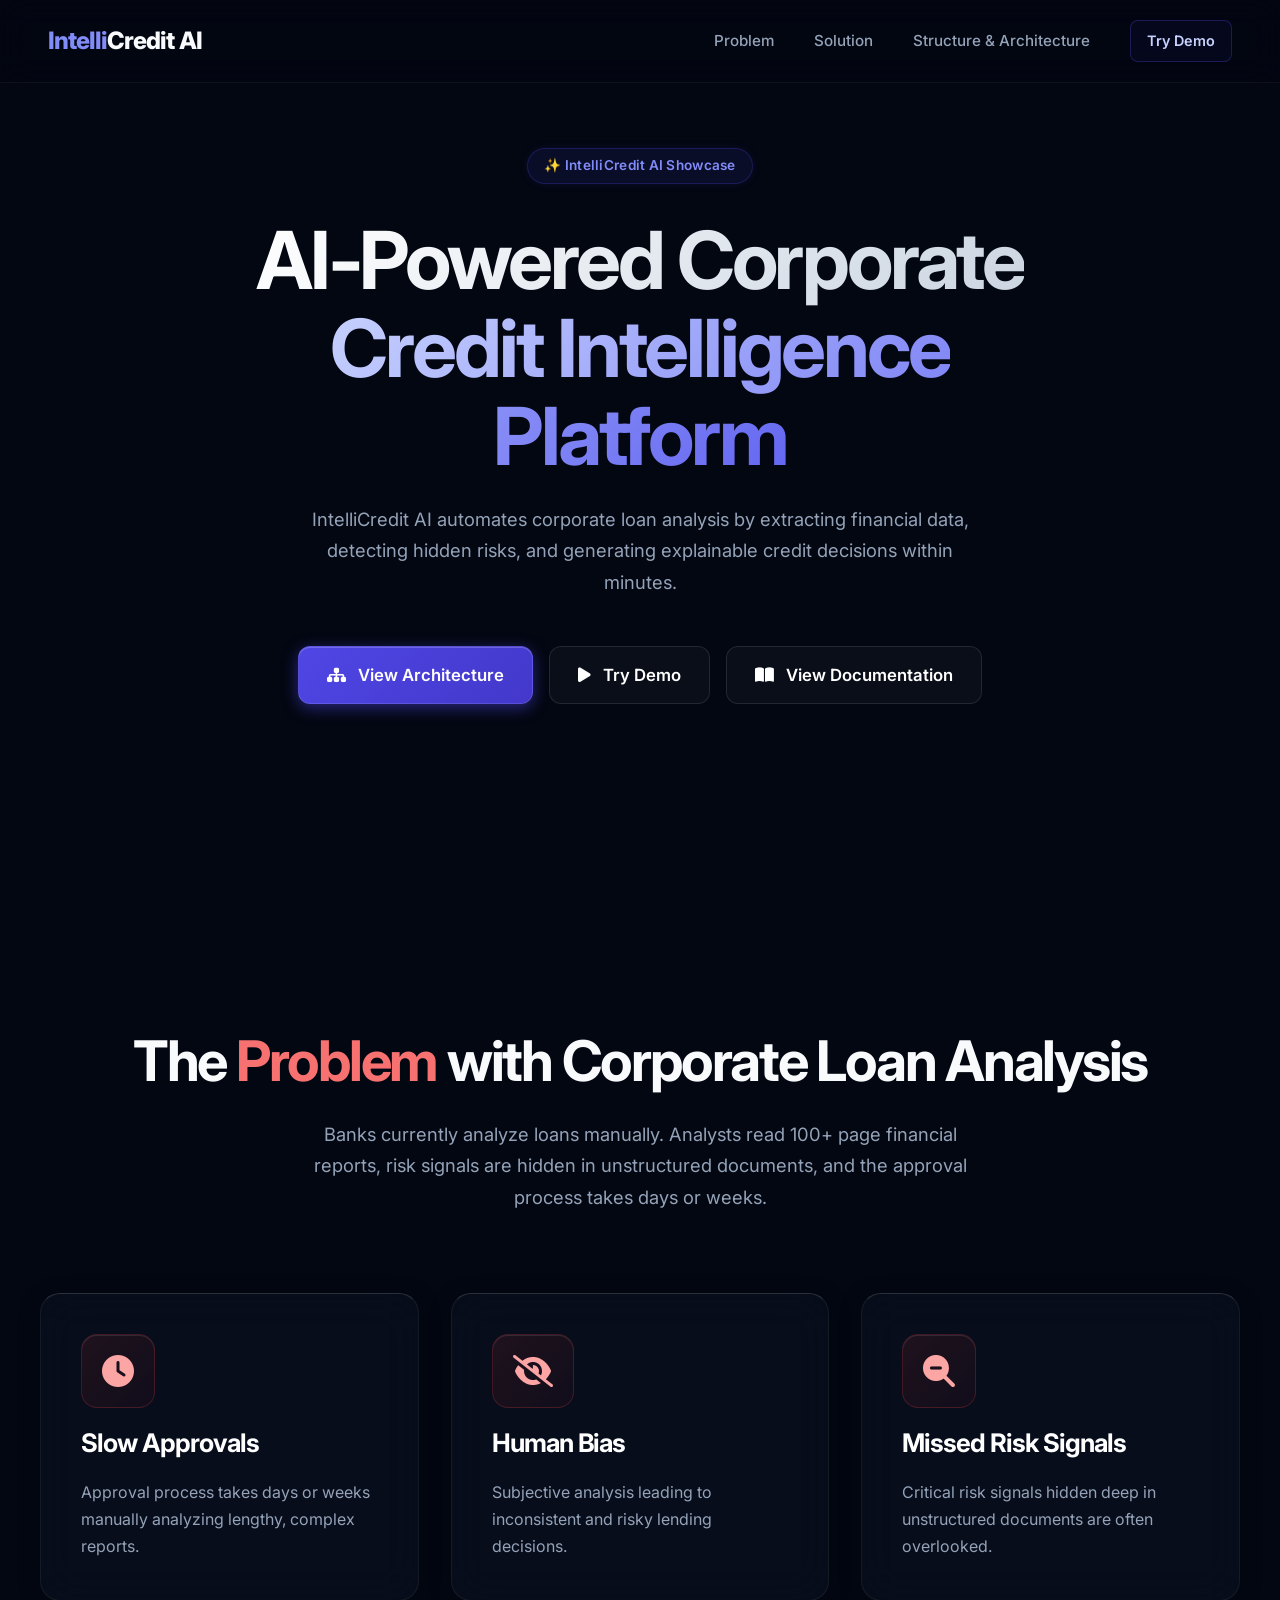
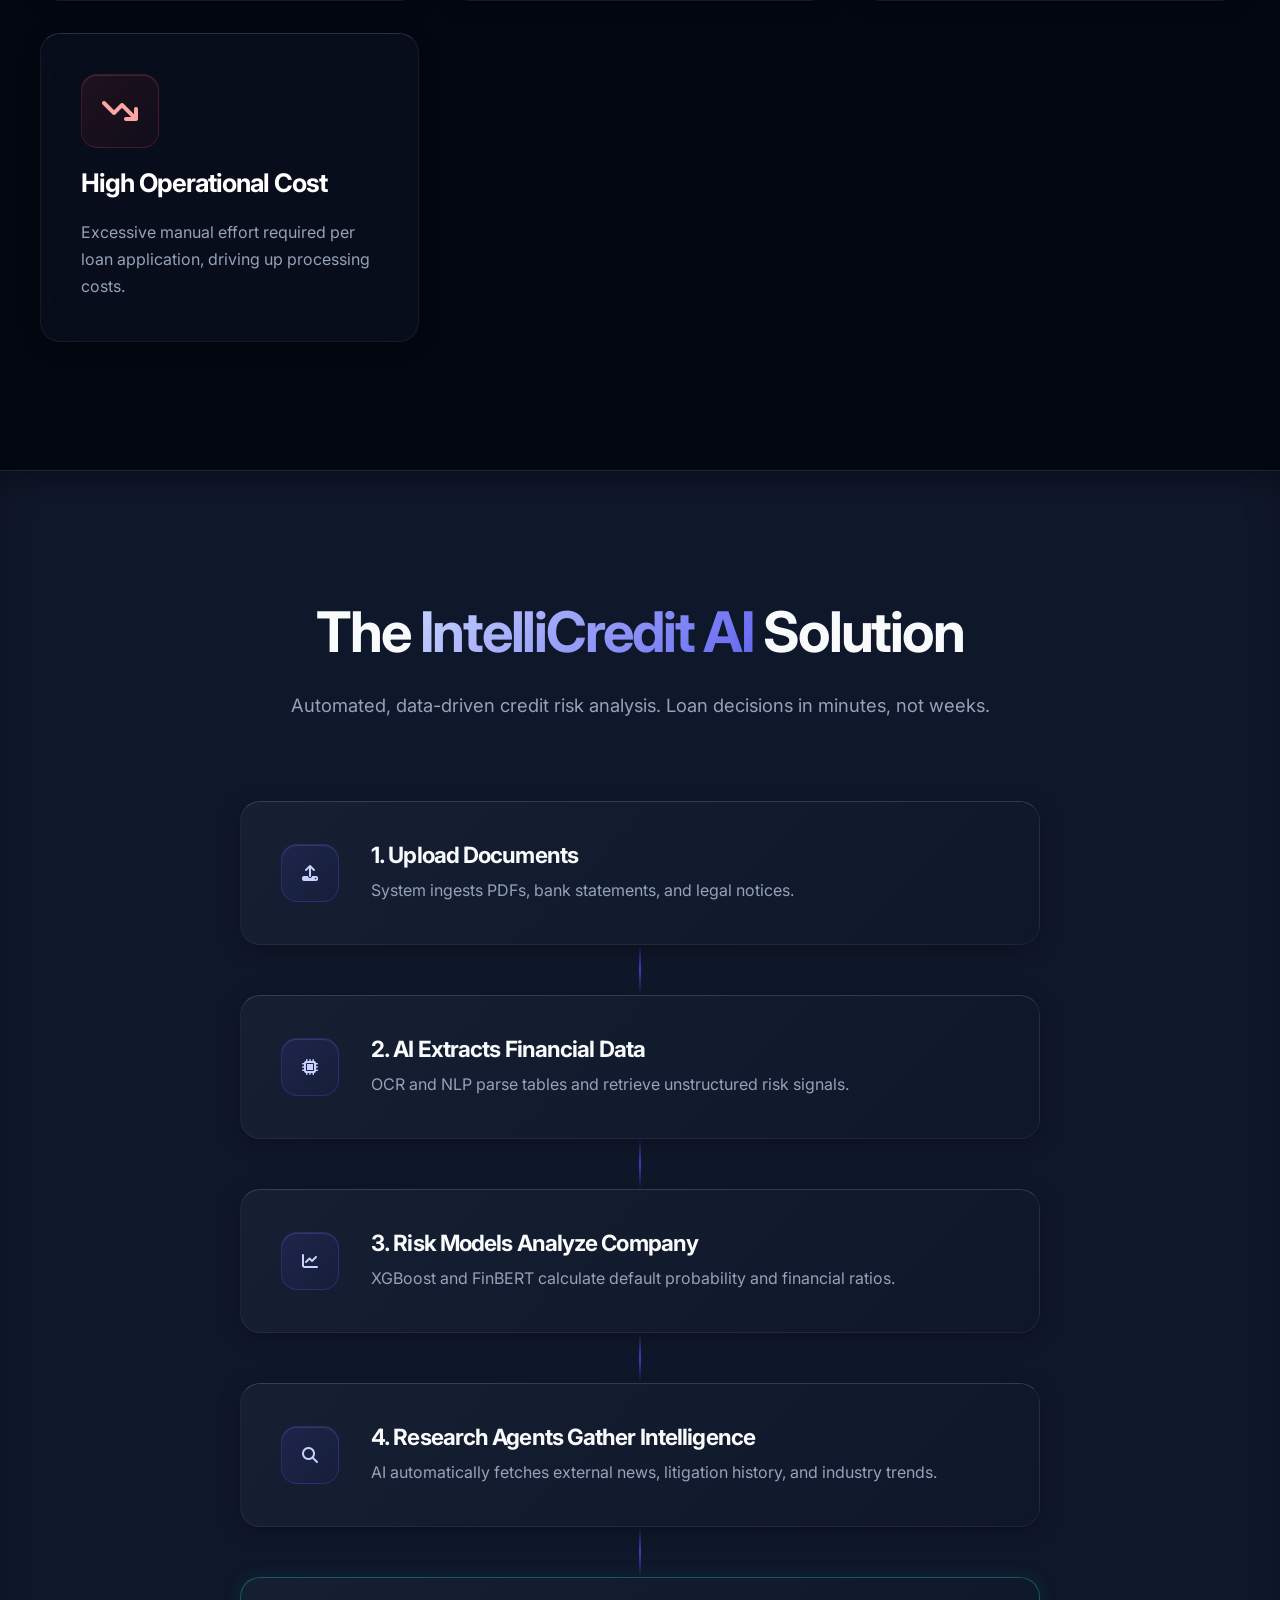
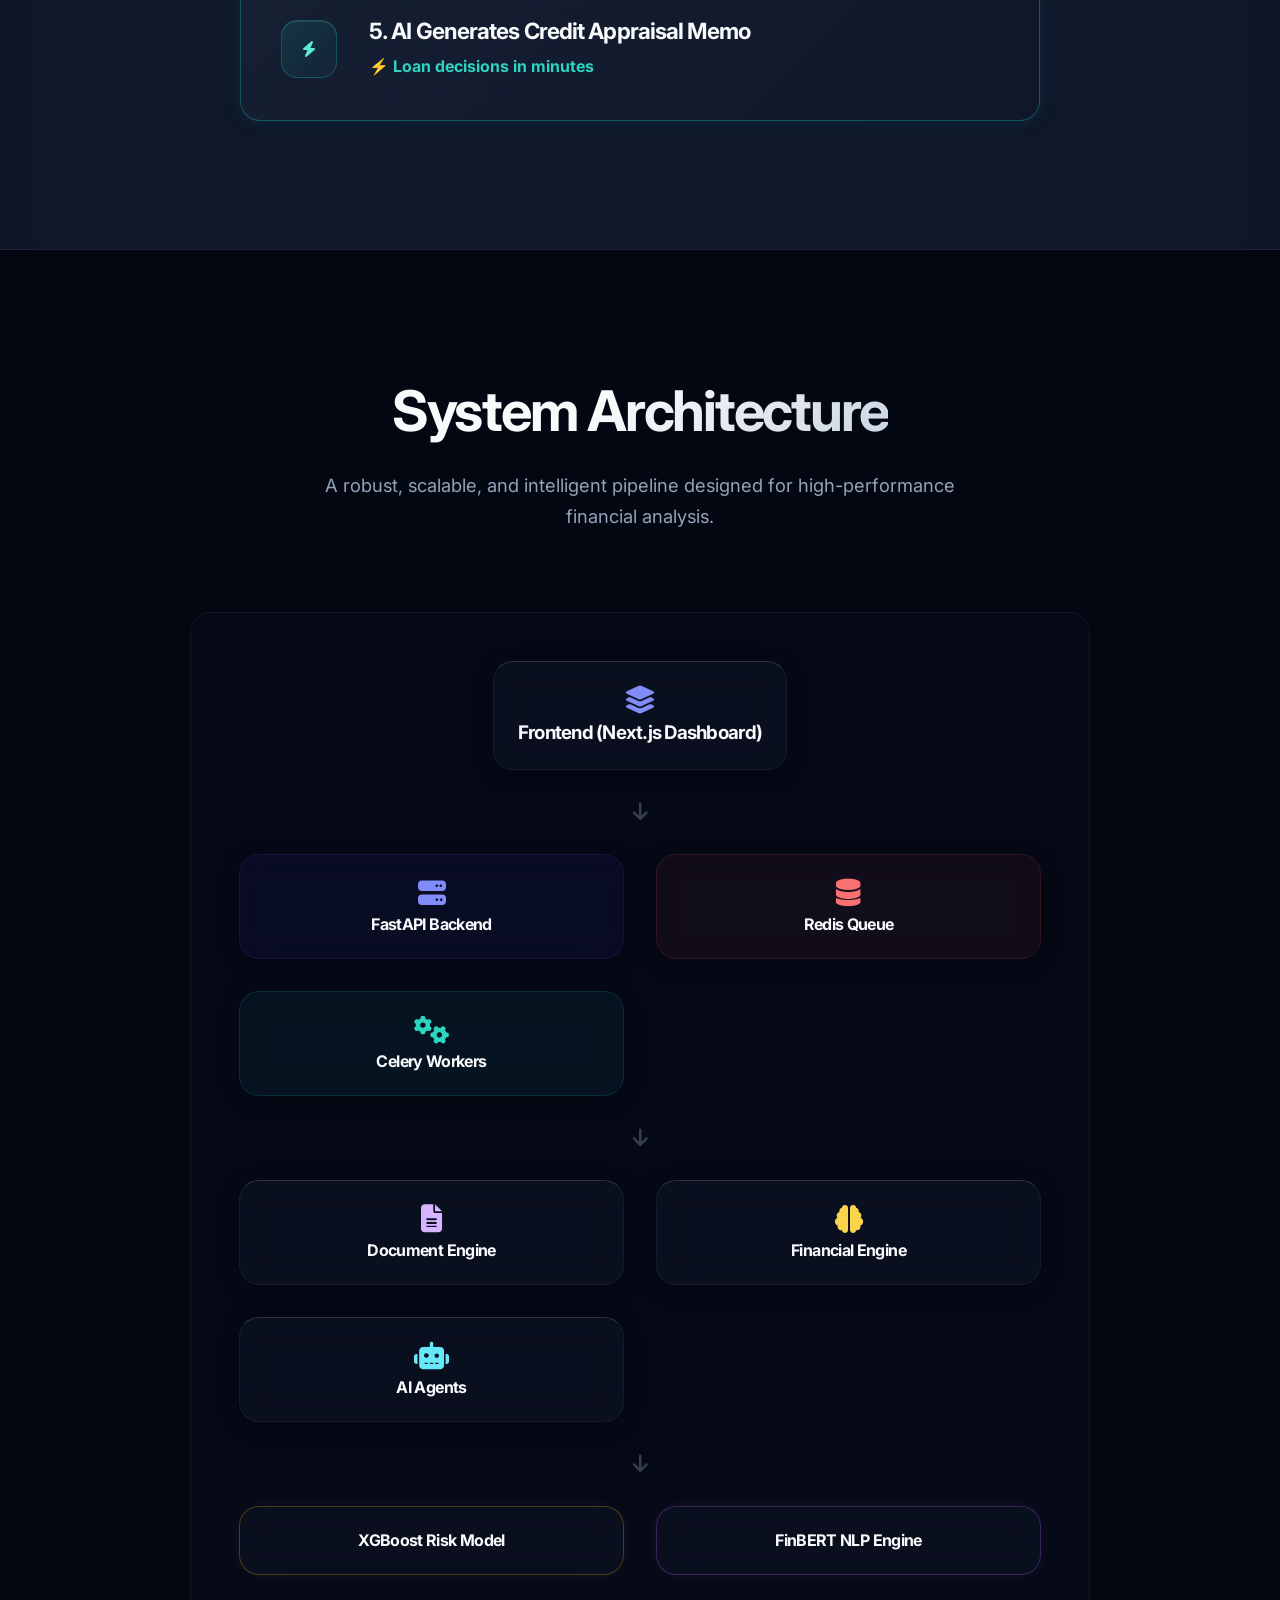
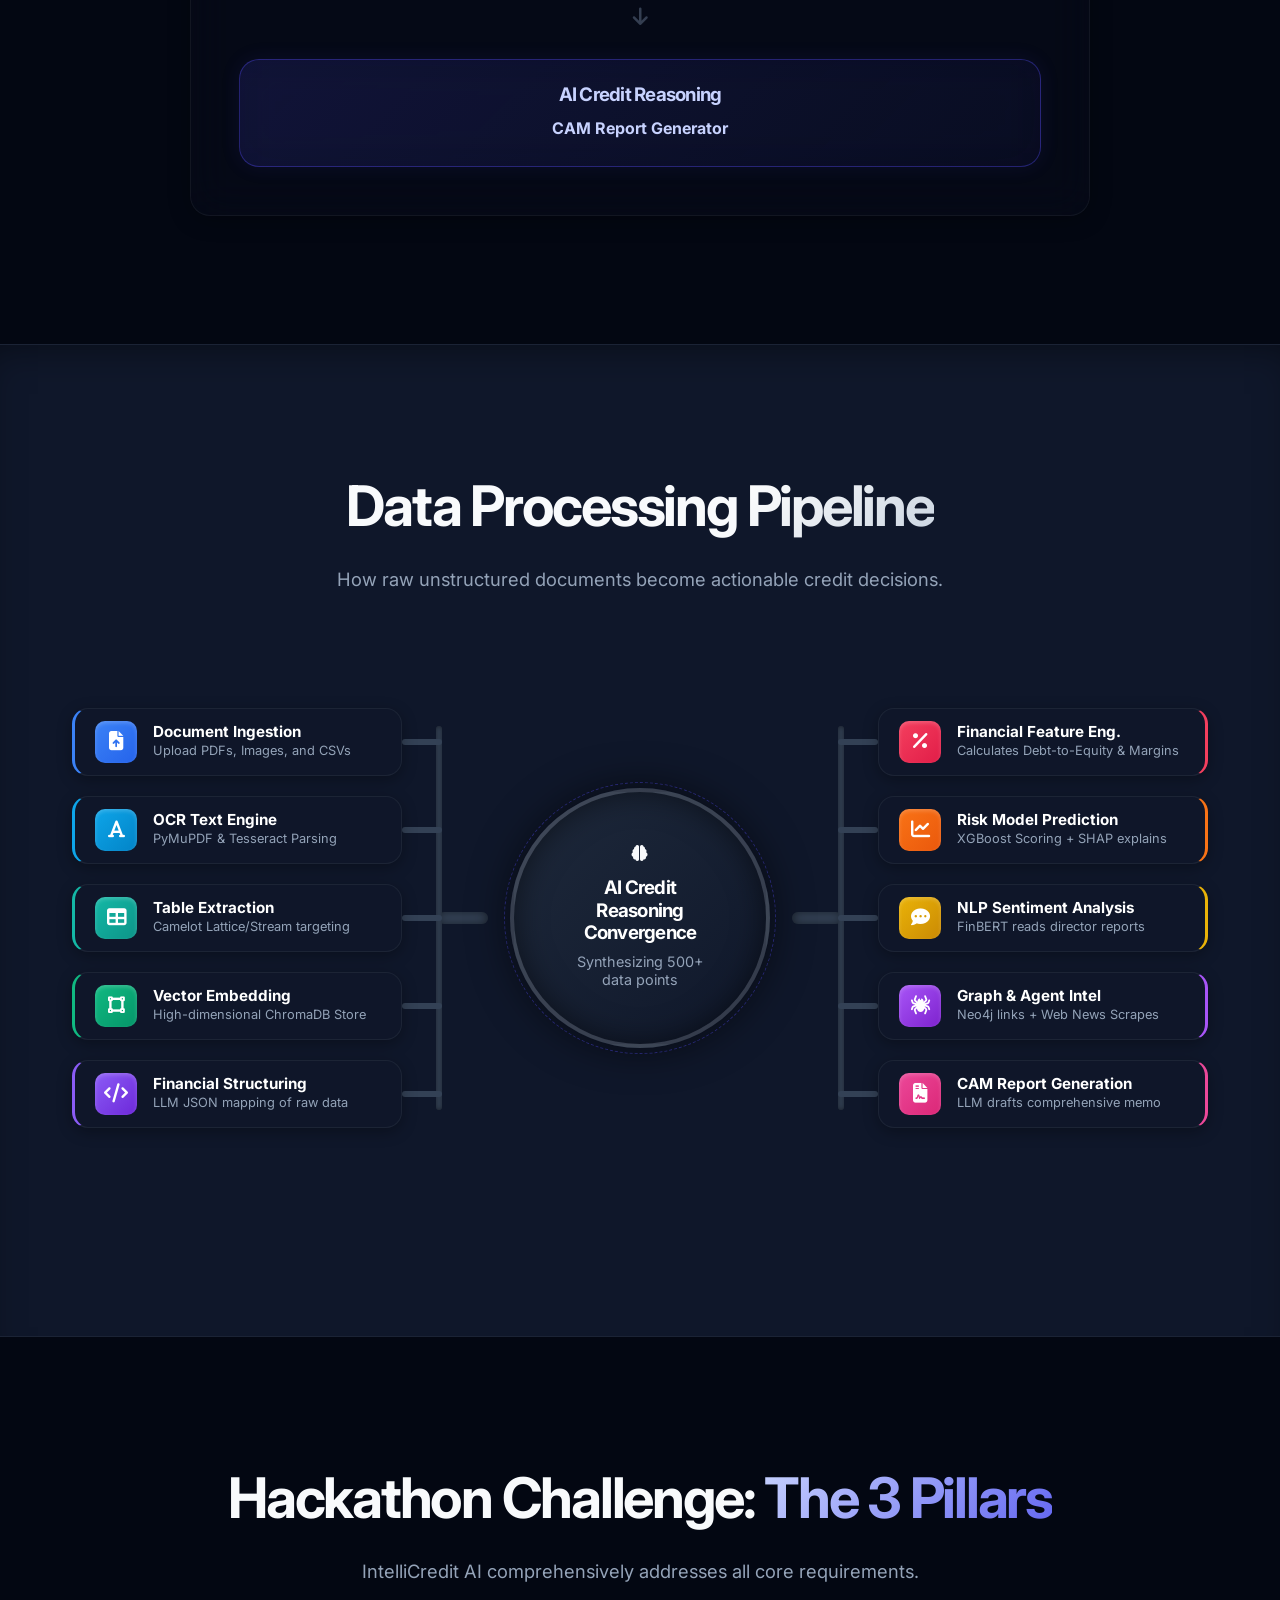
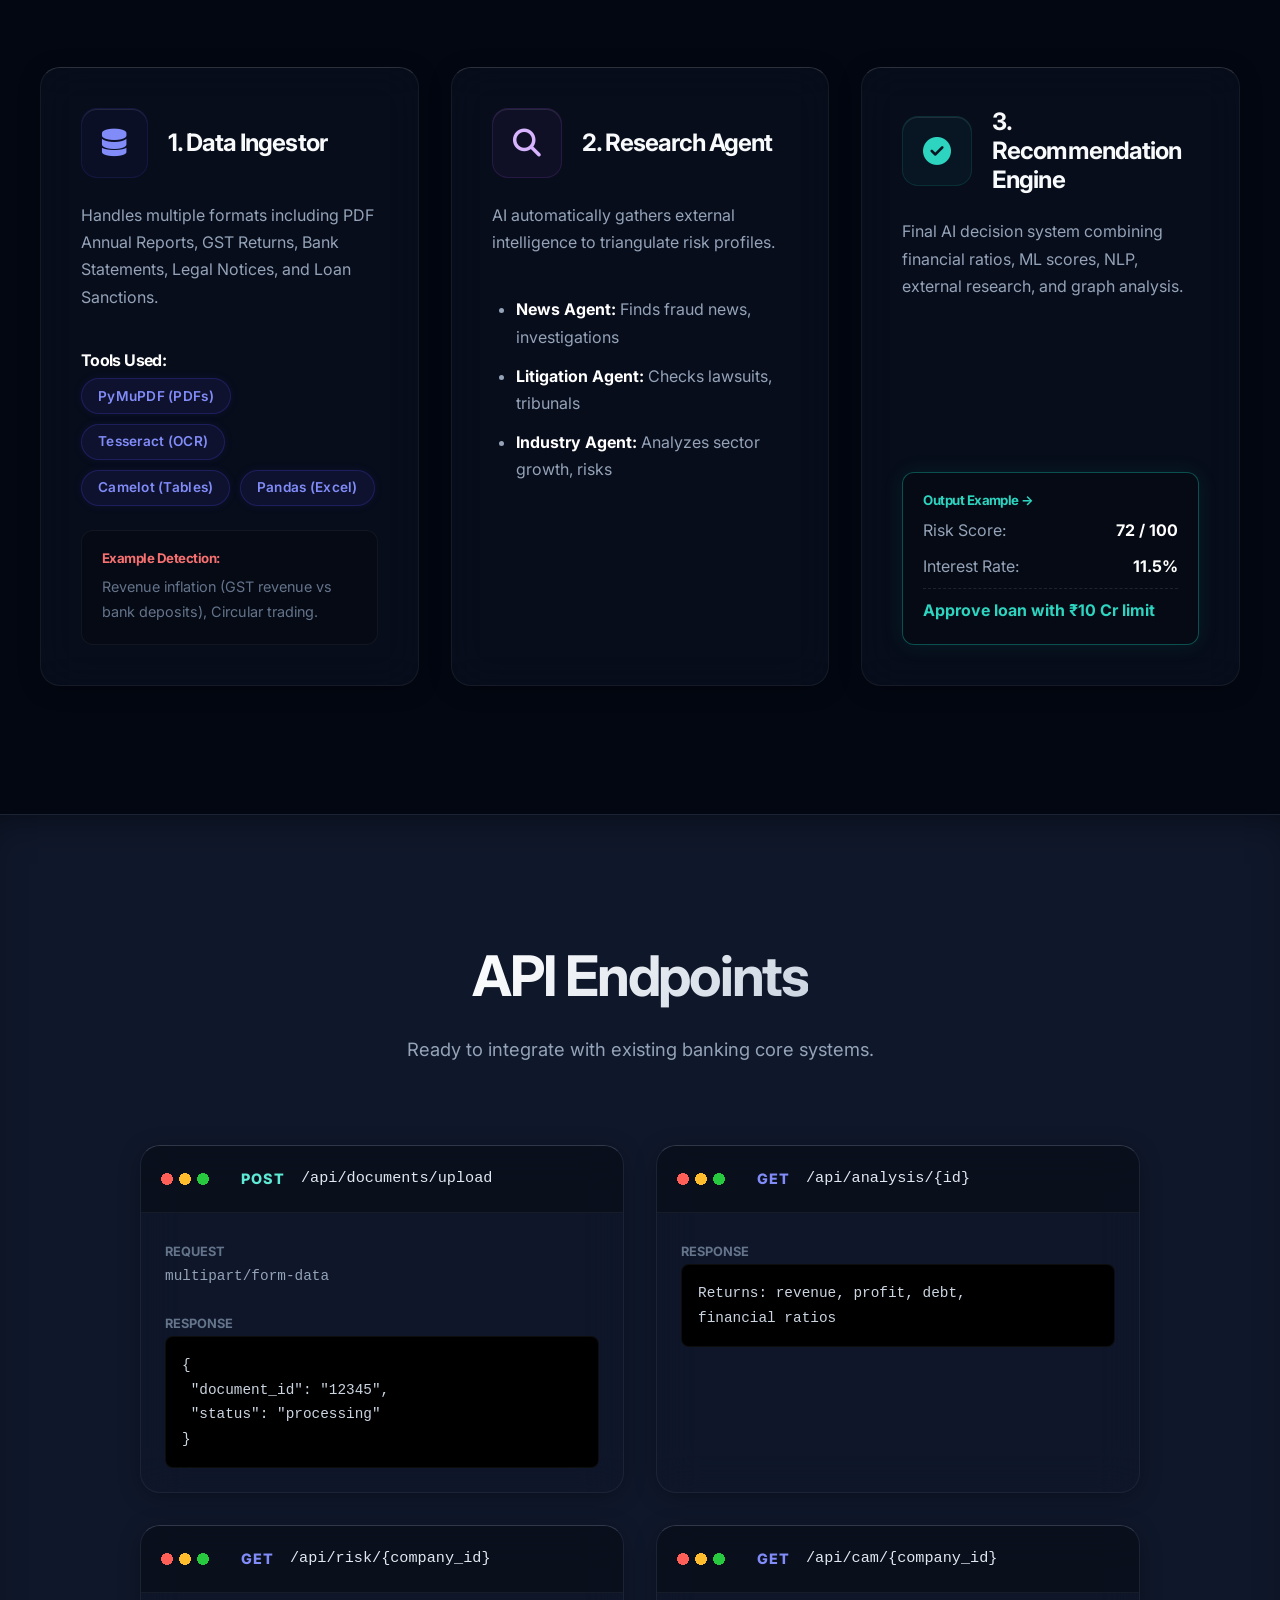
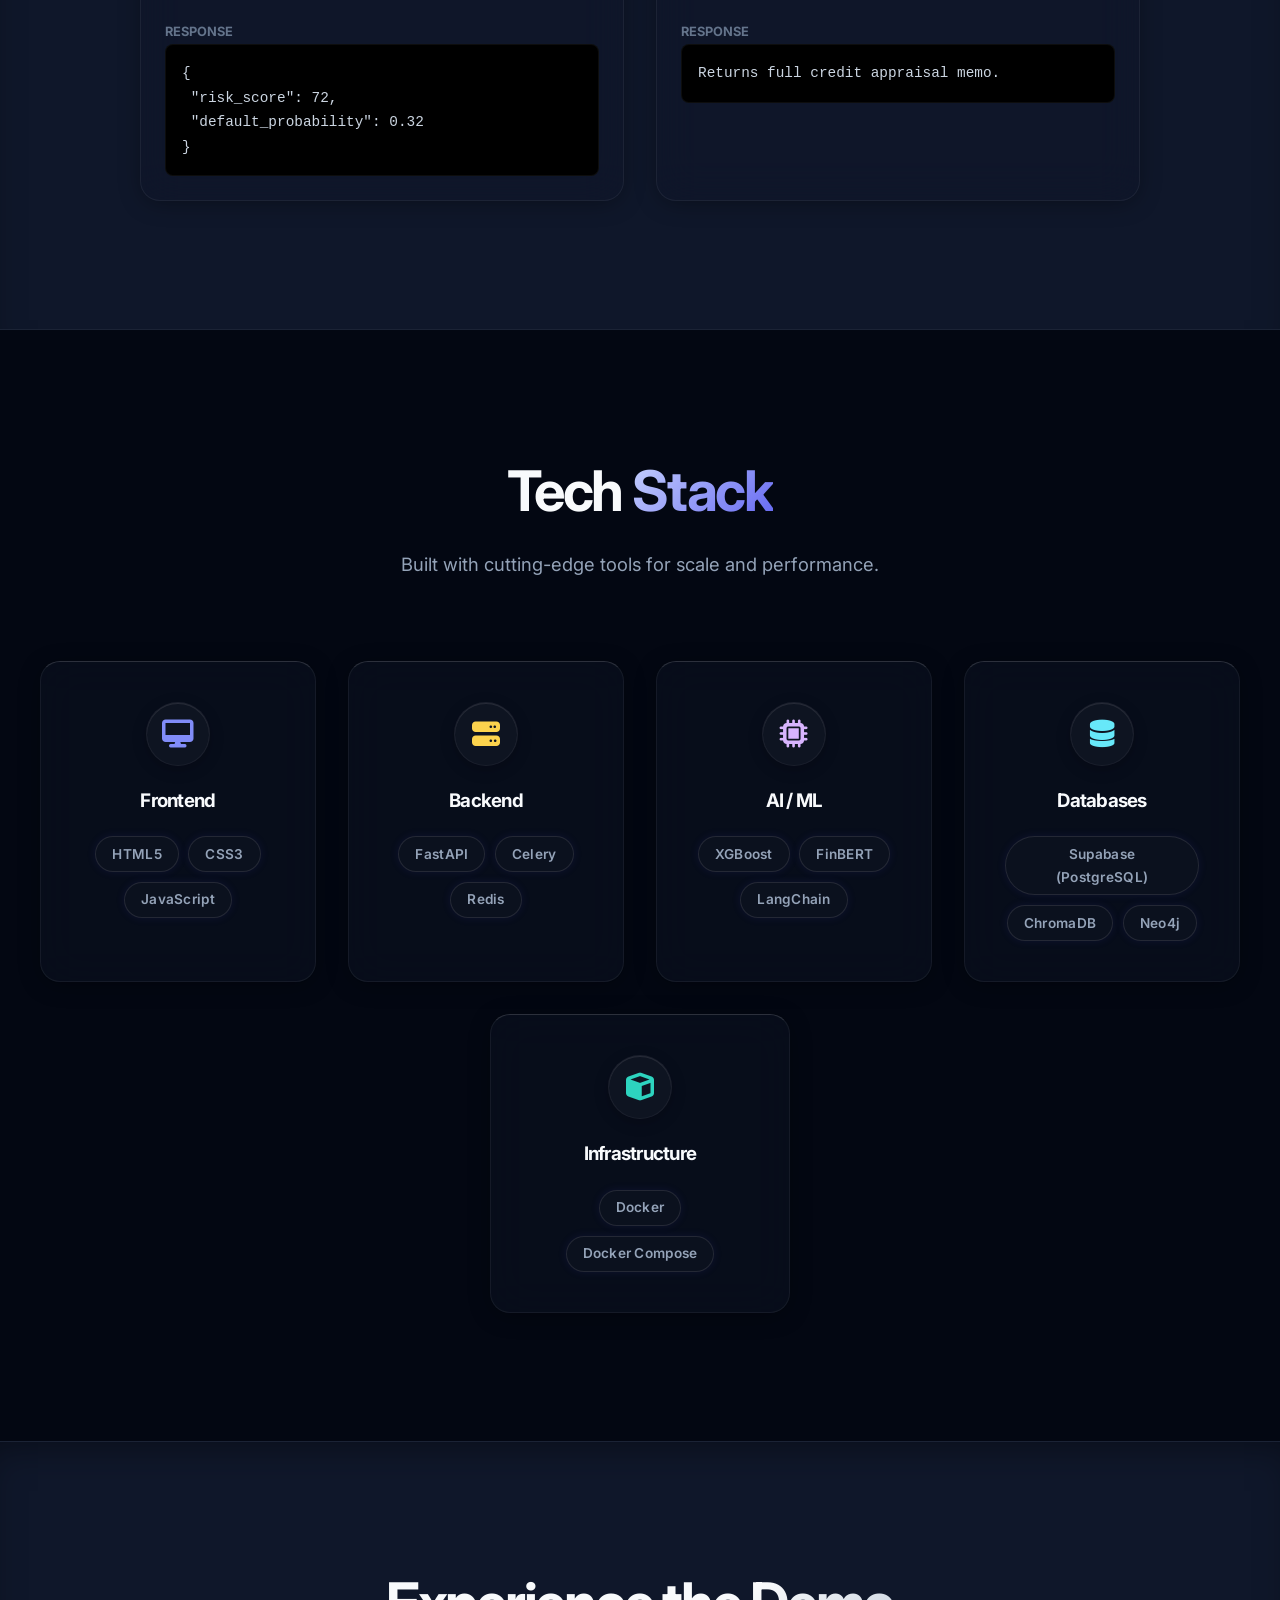
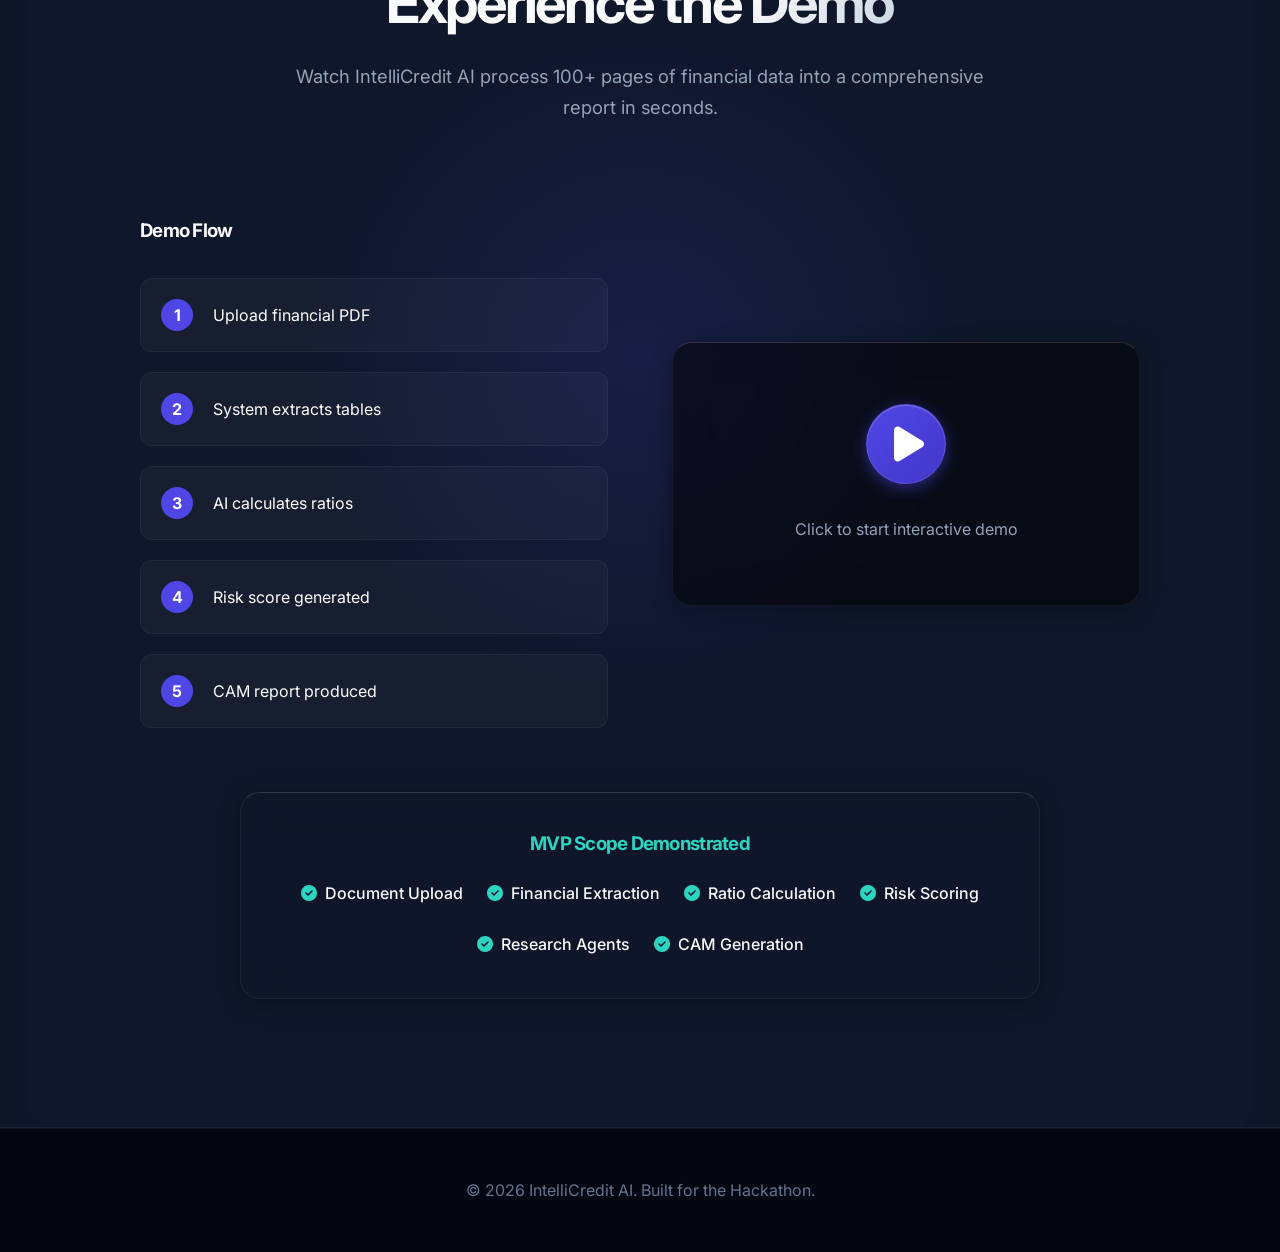
==== commit 3ce0637e: "pipleine updated" ====
--- a/index.html
+++ b/index.html
@@ -237,78 +237,138 @@
                 </p>
             </div>
 
-            <div class="radial-pipeline">
-                <!-- Left Branches -->
-                <div class="radial-side left-side">
-                    <div class="radial-branch">
-                        <div class="radial-node blue-node">
-                            <span class="radial-num">1</span>
-                            <div class="radial-text">
-                                <span class="radial-title">Upload & Extraction</span>
-                                <span class="radial-desc">PDFs, OCR & Tables</span>
-                            </div>
-                        </div>
-                        <div class="pipe pipe-left pipe-top"></div>
-                    </div>
-                    <div class="radial-branch">
-                        <div class="radial-node teal-node">
-                            <span class="radial-num">2</span>
-                            <div class="radial-text">
-                                <span class="radial-title">Vector Embedding</span>
-                                <span class="radial-desc">ChromaDB Storage</span>
-                            </div>
-                        </div>
-                        <div class="pipe pipe-left pipe-mid"></div>
-                    </div>
-                    <div class="radial-branch">
-                        <div class="radial-node green-node">
-                            <span class="radial-num">3</span>
-                            <div class="radial-text">
-                                <span class="radial-title">Financial Structuring</span>
-                                <span class="radial-desc">LLM JSON Mapping</span>
-                            </div>
-                        </div>
-                        <div class="pipe pipe-left pipe-bot"></div>
-                    </div>
+            <div class="spine-pipeline">
+                <!-- Left Tree: Data Ingestion & Structuring -->
+                <div class="spine-tree tree-left">
+                    <div class="spine-nodes">
+                        <div class="spine-line"></div>
+
+                        <div class="spine-node-wrapper">
+                            <div class="spine-node node-c1">
+                                <div class="spine-icon"><i class="fas fa-file-upload"></i></div>
+                                <div class="spine-text">
+                                    <span class="spine-title">Document Ingestion</span>
+                                    <span class="spine-desc">Upload PDFs, Images, and CSVs</span>
+                                </div>
+                            </div>
+                            <div class="node-connector"></div>
+                        </div>
+
+                        <div class="spine-node-wrapper">
+                            <div class="spine-node node-c2">
+                                <div class="spine-icon"><i class="fas fa-font"></i></div>
+                                <div class="spine-text">
+                                    <span class="spine-title">OCR Text Engine</span>
+                                    <span class="spine-desc">PyMuPDF & Tesseract Parsing</span>
+                                </div>
+                            </div>
+                            <div class="node-connector"></div>
+                        </div>
+
+                        <div class="spine-node-wrapper">
+                            <div class="spine-node node-c3">
+                                <div class="spine-icon"><i class="fas fa-table"></i></div>
+                                <div class="spine-text">
+                                    <span class="spine-title">Table Extraction</span>
+                                    <span class="spine-desc">Camelot Lattice/Stream targeting</span>
+                                </div>
+                            </div>
+                            <div class="node-connector"></div>
+                        </div>
+
+                        <div class="spine-node-wrapper">
+                            <div class="spine-node node-c4">
+                                <div class="spine-icon"><i class="fas fa-vector-square"></i></div>
+                                <div class="spine-text">
+                                    <span class="spine-title">Vector Embedding</span>
+                                    <span class="spine-desc">High-dimensional ChromaDB Store</span>
+                                </div>
+                            </div>
+                            <div class="node-connector"></div>
+                        </div>
+
+                        <div class="spine-node-wrapper">
+                            <div class="spine-node node-c5">
+                                <div class="spine-icon"><i class="fas fa-code"></i></div>
+                                <div class="spine-text">
+                                    <span class="spine-title">Financial Structuring</span>
+                                    <span class="spine-desc">LLM JSON mapping of raw data</span>
+                                </div>
+                            </div>
+                            <div class="node-connector"></div>
+                        </div>
+                    </div>
+                    <div class="hub-connector"></div>
                 </div>
 
                 <!-- Center Node -->
-                <div class="radial-center-wrapper">
-                    <div class="radial-center-circle">
-                        <i class="fas fa-brain"></i>
-                        <h3>AI Credit<br>Reasoning<br>Engine</h3>
-                    </div>
-                </div>
-
-                <!-- Right Branches -->
-                <div class="radial-side right-side">
-                    <div class="radial-branch">
-                        <div class="pipe pipe-right pipe-top"></div>
-                        <div class="radial-node red-node">
-                            <span class="radial-num">4</span>
-                            <div class="radial-text">
-                                <span class="radial-title">Risk Model Prediction</span>
-                                <span class="radial-desc">XGBoost + SHAP</span>
-                            </div>
-                        </div>
-                    </div>
-                    <div class="radial-branch">
-                        <div class="pipe pipe-right pipe-mid"></div>
-                        <div class="radial-node orange-node">
-                            <span class="radial-num">5</span>
-                            <div class="radial-text">
-                                <span class="radial-title">Agent Intelligence</span>
-                                <span class="radial-desc">News & Legal Scrapes</span>
-                            </div>
-                        </div>
-                    </div>
-                    <div class="radial-branch">
-                        <div class="pipe pipe-right pipe-bot"></div>
-                        <div class="radial-node yellow-node">
-                            <span class="radial-num">6</span>
-                            <div class="radial-text">
-                                <span class="radial-title">CAM Generation</span>
-                                <span class="radial-desc">Drafted by LLM</span>
+                <div class="spine-center">
+                    <div class="spine-center-circle">
+                        <i class="fas fa-brain mb-1"></i>
+                        <h3 class="text-white">AI Credit<br>Reasoning<br>Convergence</h3>
+                        <p class="text-secondary text-small mt-05" style="line-height: 1.3">Synthesizing 500+<br>data
+                            points</p>
+                    </div>
+                </div>
+
+                <!-- Right Tree: Intelligence & Output -->
+                <div class="spine-tree tree-right">
+                    <div class="hub-connector"></div>
+                    <div class="spine-nodes">
+                        <div class="spine-line"></div>
+
+                        <div class="spine-node-wrapper">
+                            <div class="node-connector"></div>
+                            <div class="spine-node node-c6">
+                                <div class="spine-icon"><i class="fas fa-percentage"></i></div>
+                                <div class="spine-text">
+                                    <span class="spine-title">Financial Feature Eng.</span>
+                                    <span class="spine-desc">Calculates Debt-to-Equity & Margins</span>
+                                </div>
+                            </div>
+                        </div>
+
+                        <div class="spine-node-wrapper">
+                            <div class="node-connector"></div>
+                            <div class="spine-node node-c7">
+                                <div class="spine-icon"><i class="fas fa-chart-line"></i></div>
+                                <div class="spine-text">
+                                    <span class="spine-title">Risk Model Prediction</span>
+                                    <span class="spine-desc">XGBoost Scoring + SHAP explains</span>
+                                </div>
+                            </div>
+                        </div>
+
+                        <div class="spine-node-wrapper">
+                            <div class="node-connector"></div>
+                            <div class="spine-node node-c8">
+                                <div class="spine-icon"><i class="fas fa-comment-dots"></i></div>
+                                <div class="spine-text">
+                                    <span class="spine-title">NLP Sentiment Analysis</span>
+                                    <span class="spine-desc">FinBERT reads director reports</span>
+                                </div>
+                            </div>
+                        </div>
+
+                        <div class="spine-node-wrapper">
+                            <div class="node-connector"></div>
+                            <div class="spine-node node-c9">
+                                <div class="spine-icon"><i class="fas fa-spider"></i></div>
+                                <div class="spine-text">
+                                    <span class="spine-title">Graph & Agent Intel</span>
+                                    <span class="spine-desc">Neo4j links + Web News Scrapes</span>
+                                </div>
+                            </div>
+                        </div>
+
+                        <div class="spine-node-wrapper">
+                            <div class="node-connector"></div>
+                            <div class="spine-node node-c10">
+                                <div class="spine-icon"><i class="fas fa-file-contract"></i></div>
+                                <div class="spine-text">
+                                    <span class="spine-title">CAM Report Generation</span>
+                                    <span class="spine-desc">LLM drafts comprehensive memo</span>
+                                </div>
                             </div>
                         </div>
                     </div>
--- a/style.css
+++ b/style.css
@@ -658,326 +658,318 @@
     box-shadow: 0 0 20px rgba(255, 255, 255, 0.05);
 }
 
-/* Radial Pipeline Design */
-.radial-pipeline {
-    display: flex;
-    justify-content: center;
-    align-items: center;
-    max-width: 1100px;
+/* Detailed Spine Pipeline Design */
+.spine-pipeline {
+    display: flex;
+    justify-content: center;
+    align-items: stretch;
+    max-width: 1200px;
     margin: 3rem auto;
     position: relative;
-    gap: 1.5rem;
+    gap: 1rem;
 }
 
 @media (max-width: 900px) {
-    .radial-pipeline {
+    .spine-pipeline {
         flex-direction: column;
-        gap: 2rem;
+        align-items: center;
+        gap: 3rem;
     }
 
-    .pipe {
+    .spine-tree {
+        width: 100%;
+        max-width: 500px;
+    }
+
+    .hub-connector,
+    .spine-line,
+    .node-connector {
         display: none !important;
     }
 }
 
-.radial-side {
-    display: flex;
-    flex-direction: column;
-    gap: 3.5rem;
+.spine-tree {
+    display: flex;
+    align-items: center;
     flex: 1;
-}
-
-.left-side {
-    align-items: flex-end;
-}
-
-.right-side {
-    align-items: flex-start;
-}
-
-.radial-branch {
-    display: flex;
-    align-items: center;
     position: relative;
-    width: 100%;
-}
-
-.left-side .radial-branch {
+}
+
+.tree-left {
     justify-content: flex-end;
 }
 
-/* Base Node Styling */
-.radial-node {
-    display: flex;
-    align-items: center;
+.tree-right {
+    justify-content: flex-start;
+}
+
+.spine-nodes {
+    display: flex;
+    flex-direction: column;
     gap: 1.25rem;
+    position: relative;
+    z-index: 2;
+    padding-top: 2rem;
+    padding-bottom: 2rem;
+}
+
+/* The vertical spine line */
+.spine-line {
+    position: absolute;
+    top: 50px;
+    bottom: 50px;
+    width: 6px;
+    background: #334155;
+    border-radius: 4px;
+    z-index: 1;
+    box-shadow: inset 0 0 5px rgba(0, 0, 0, 0.5);
+}
+
+.tree-left .spine-line {
+    right: 0;
+}
+
+.tree-right .spine-line {
+    left: 0;
+}
+
+/* The horizontal connectors from node to spine */
+.spine-node-wrapper {
+    display: flex;
+    align-items: center;
+    position: relative;
+}
+
+.tree-left .spine-node-wrapper {
+    justify-content: flex-end;
+    padding-right: 40px;
+    /* space for the connector */
+}
+
+.tree-right .spine-node-wrapper {
+    justify-content: flex-start;
+    padding-left: 40px;
+}
+
+.node-connector {
+    position: absolute;
+    height: 6px;
+    background: #334155;
+    width: 40px;
+    z-index: 1;
+    border-radius: 3px;
+    top: 50%;
+    transform: translateY(-50%);
+}
+
+.tree-left .node-connector {
+    right: 0;
+}
+
+.tree-right .node-connector {
+    left: 0;
+}
+
+/* Thick connector from spine to center hub */
+.hub-connector {
+    width: 50px;
+    height: 12px;
+    background: #334155;
+    z-index: 1;
+    border-radius: 6px;
+    box-shadow: inset 0 0 8px rgba(0, 0, 0, 0.5);
+}
+
+.tree-left .hub-connector {
+    margin-right: -10px;
+    /* tuck behind hub */
+    margin-left: -4px;
+    /* overlap spine */
+}
+
+.tree-right .hub-connector {
+    margin-left: -10px;
+    margin-right: -4px;
+}
+
+/* Center Hub */
+.spine-center {
+    display: flex;
+    align-items: center;
+    justify-content: center;
+    z-index: 3;
+    padding: 0 1rem;
+}
+
+.spine-center-circle {
+    width: 260px;
+    height: 260px;
+    border-radius: 50%;
+    background: linear-gradient(135deg, rgba(30, 41, 59, 1), rgba(15, 23, 42, 1));
+    border: 4px solid var(--card-border-highlight);
+    box-shadow: 0 0 40px rgba(0, 0, 0, 0.6), inset 0 0 30px rgba(0, 0, 0, 0.5);
+    display: flex;
+    flex-direction: column;
+    align-items: center;
+    justify-content: center;
+    text-align: center;
+    position: relative;
+}
+
+.spine-center-circle::after {
+    content: '';
+    position: absolute;
+    top: -10px;
+    left: -10px;
+    right: -10px;
+    bottom: -10px;
+    border-radius: 50%;
+    border: 1px dashed rgba(79, 70, 229, 0.4);
+    pointer-events: none;
+    animation: spin 15s linear infinite;
+}
+
+@keyframes spin {
+    100% {
+        transform: rotate(360deg);
+    }
+}
+
+/* Node Styling */
+.spine-node {
+    display: flex;
+    align-items: center;
+    gap: 1rem;
     background: var(--glass-bg);
-    padding: 0.75rem 1.75rem 0.75rem 1rem;
-    border-radius: 99px;
+    padding: 0.75rem 1.25rem;
+    border-radius: 16px;
     border: 1px solid var(--glass-border);
     box-shadow: 0 4px 15px rgba(0, 0, 0, 0.3);
     position: relative;
     z-index: 2;
-    transition: transform 0.3s ease;
-    min-width: 300px;
-}
-
-.radial-node:hover {
-    transform: translateY(-3px);
-    box-shadow: 0 8px 25px rgba(0, 0, 0, 0.5);
-}
-
-.radial-num {
-    width: 48px;
-    height: 48px;
-    border-radius: 50%;
-    display: flex;
-    align-items: center;
-    justify-content: center;
-    font-weight: 800;
-    font-size: 1.4rem;
+    transition: transform 0.3s ease, border-color 0.3s ease;
+    width: 330px;
+    max-width: 100%;
+}
+
+.spine-node:hover {
+    transform: translateY(-3px) scale(1.02);
+    box-shadow: 0 10px 30px rgba(0, 0, 0, 0.5);
+    border-color: rgba(255, 255, 255, 0.2);
+}
+
+.spine-icon {
+    width: 42px;
+    height: 42px;
+    border-radius: 10px;
+    display: flex;
+    align-items: center;
+    justify-content: center;
+    font-size: 1.2rem;
     color: #fff;
     flex-shrink: 0;
-}
-
-.radial-text {
-    display: flex;
-    flex-direction: column;
-}
-
-.radial-title {
+    box-shadow: inset 0 2px 4px rgba(255, 255, 255, 0.2);
+}
+
+.spine-text {
+    display: flex;
+    flex-direction: column;
+    flex: 1;
+}
+
+.spine-title {
     font-weight: 700;
-    font-size: 1.05rem;
+    font-size: 0.95rem;
     color: #fff;
+    line-height: 1.2;
+    margin-bottom: 0.1rem;
+}
+
+.spine-desc {
+    font-size: 0.8rem;
+    color: var(--text-secondary);
     line-height: 1.3;
 }
 
-.radial-desc {
-    font-size: 0.85rem;
-    color: var(--text-secondary);
-}
-
-/* Node Colors */
-.blue-node .radial-num {
-    background: #3b82f6;
-}
-
-.blue-node {
-    border-left: 2px solid #3b82f6;
-}
-
-.teal-node .radial-num {
-    background: #14b8a6;
-}
-
-.teal-node {
-    border-left: 2px solid #14b8a6;
-}
-
-.green-node .radial-num {
-    background: #10b981;
-}
-
-.green-node {
-    border-left: 2px solid #10b981;
-}
-
-.red-node .radial-num {
-    background: #ef4444;
-}
-
-.red-node {
-    border-right: 2px solid #ef4444;
-}
-
-.orange-node .radial-num {
-    background: #f97316;
-}
-
-.orange-node {
-    border-right: 2px solid #f97316;
-}
-
-.yellow-node .radial-num {
-    background: #eab308;
-}
-
-.yellow-node {
-    border-right: 2px solid #eab308;
-}
-
-/* Center Node */
-.radial-center-wrapper {
-    position: relative;
-    z-index: 3;
-    padding: 0 1rem;
-}
-
-.radial-center-circle {
-    width: 240px;
-    height: 240px;
-    border-radius: 50%;
-    background: linear-gradient(135deg, rgba(30, 41, 59, 1), rgba(15, 23, 42, 1));
-    border: 4px solid var(--card-border-highlight);
-    box-shadow: 0 0 30px rgba(0, 0, 0, 0.5), inset 0 0 20px rgba(0, 0, 0, 0.5);
-    display: flex;
-    flex-direction: column;
-    align-items: center;
-    justify-content: center;
-    text-align: center;
-}
-
-.radial-center-circle h3 {
-    font-size: 1.25rem;
-    color: #fff;
-    margin-top: 0.75rem;
-    line-height: 1.2;
-}
-
-.radial-center-circle i {
-    font-size: 3rem;
-    color: var(--primary);
-    text-shadow: 0 0 20px var(--primary-glow);
-}
-
-/* The Connection Pipes */
-.pipe {
-    position: absolute;
-    height: 10px;
-    background: #334155;
-    z-index: 1;
-}
-
-.pipe-left {
-    right: -10px;
-    border-top: 10px solid #334155;
-    width: 60px;
-}
-
-.pipe-left.pipe-top {
-    border-right: 10px solid #334155;
-    height: 130px;
-    transform: translateY(60px);
-    border-top-right-radius: 12px;
-}
-
-.pipe-left.pipe-mid {
-    width: 90px;
-}
-
-.pipe-left.pipe-bot {
-    border-right: 10px solid #334155;
-    border-bottom: 10px solid #334155;
-    border-top: none;
-    height: 130px;
-    transform: translateY(-60px);
-    border-bottom-right-radius: 12px;
-}
-
-.pipe-left.pipe-top::after,
-.pipe-left.pipe-bot::after {
-    content: '';
-    position: absolute;
-    right: -10px;
-    width: 30px;
-    height: 10px;
-    background: #334155;
-}
-
-.pipe-left.pipe-top::after {
-    bottom: -10px;
-}
-
-.pipe-left.pipe-bot::after {
-    top: -10px;
-}
-
-/* Right pipes mirror */
-.pipe-right {
-    left: -10px;
-    border-top: 10px solid #334155;
-    width: 50px;
-}
-
-.pipe-right.pipe-top {
-    border-left: 10px solid #334155;
-    height: 130px;
-    transform: translateY(60px);
-    border-top-left-radius: 12px;
-}
-
-.pipe-right.pipe-mid {
-    width: 80px;
-}
-
-.pipe-right.pipe-bot {
-    border-left: 10px solid #334155;
-    border-bottom: 10px solid #334155;
-    border-top: none;
-    height: 130px;
-    transform: translateY(-60px);
-    border-bottom-left-radius: 12px;
-}
-
-.pipe-right.pipe-top::after,
-.pipe-right.pipe-bot::after {
-    content: '';
-    position: absolute;
-    left: -30px;
-    width: 30px;
-    height: 10px;
-    background: #334155;
-}
-
-.pipe-right.pipe-top::after {
-    bottom: -10px;
-}
-
-.pipe-right.pipe-bot::after {
-    top: -10px;
-}
-
-/* Pipe Joints / Flanges */
-.pipe::before {
-    content: '';
-    position: absolute;
-    width: 18px;
-    height: 30px;
-    background: #64748b;
-    border-radius: 6px;
-    box-shadow: inset 0 0 5px rgba(0, 0, 0, 0.5);
-}
-
-.pipe-left::before {
-    right: -18px;
-    top: -10px;
-}
-
-.pipe-right::before {
-    left: -18px;
-    top: -10px;
-}
-
-.pipe-left.pipe-top::before {
-    right: -10px;
-    bottom: -20px;
-    top: auto;
-}
-
-.pipe-left.pipe-bot::before {
-    right: -10px;
-    top: -20px;
-}
-
-.pipe-right.pipe-top::before {
-    left: -10px;
-    bottom: -20px;
-    top: auto;
-}
-
-.pipe-right.pipe-bot::before {
-    left: -10px;
-    top: -20px;
+/* Colors */
+.node-c1 .spine-icon {
+    background: linear-gradient(135deg, #3b82f6, #2563eb);
+}
+
+.node-c1 {
+    border-left: 3px solid #3b82f6;
+}
+
+.node-c2 .spine-icon {
+    background: linear-gradient(135deg, #0ea5e9, #0284c7);
+}
+
+.node-c2 {
+    border-left: 3px solid #0ea5e9;
+}
+
+.node-c3 .spine-icon {
+    background: linear-gradient(135deg, #14b8a6, #0d9488);
+}
+
+.node-c3 {
+    border-left: 3px solid #14b8a6;
+}
+
+.node-c4 .spine-icon {
+    background: linear-gradient(135deg, #10b981, #059669);
+}
+
+.node-c4 {
+    border-left: 3px solid #10b981;
+}
+
+.node-c5 .spine-icon {
+    background: linear-gradient(135deg, #8b5cf6, #6d28d9);
+}
+
+.node-c5 {
+    border-left: 3px solid #8b5cf6;
+}
+
+.node-c6 .spine-icon {
+    background: linear-gradient(135deg, #f43f5e, #e11d48);
+}
+
+.node-c6 {
+    border-right: 3px solid #f43f5e;
+}
+
+.node-c7 .spine-icon {
+    background: linear-gradient(135deg, #f97316, #ea580c);
+}
+
+.node-c7 {
+    border-right: 3px solid #f97316;
+}
+
+.node-c8 .spine-icon {
+    background: linear-gradient(135deg, #eab308, #ca8a04);
+}
+
+.node-c8 {
+    border-right: 3px solid #eab308;
+}
+
+.node-c9 .spine-icon {
+    background: linear-gradient(135deg, #a855f7, #7e22ce);
+}
+
+.node-c9 {
+    border-right: 3px solid #a855f7;
+}
+
+.node-c10 .spine-icon {
+    background: linear-gradient(135deg, #ec4899, #db2777);
+}
+
+.node-c10 {
+    border-right: 3px solid #ec4899;
 }
 
 /* Pillars */
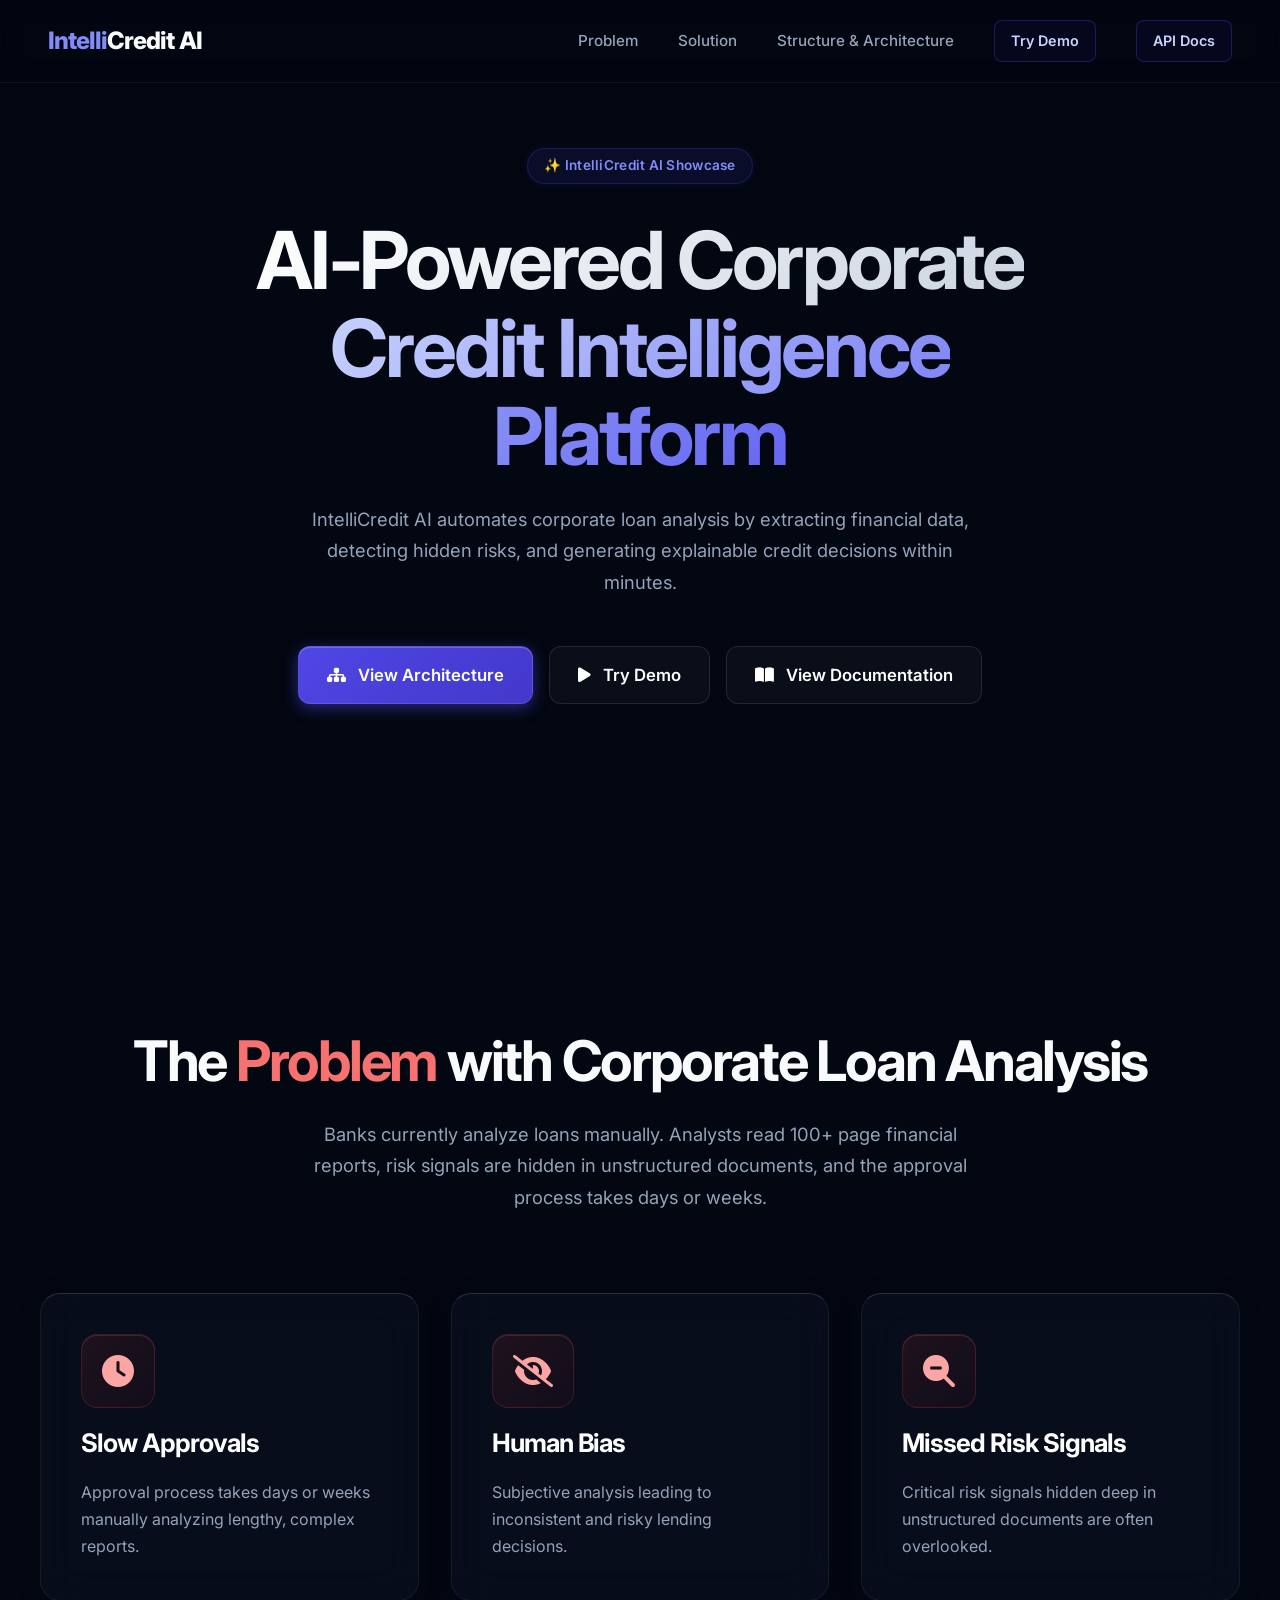
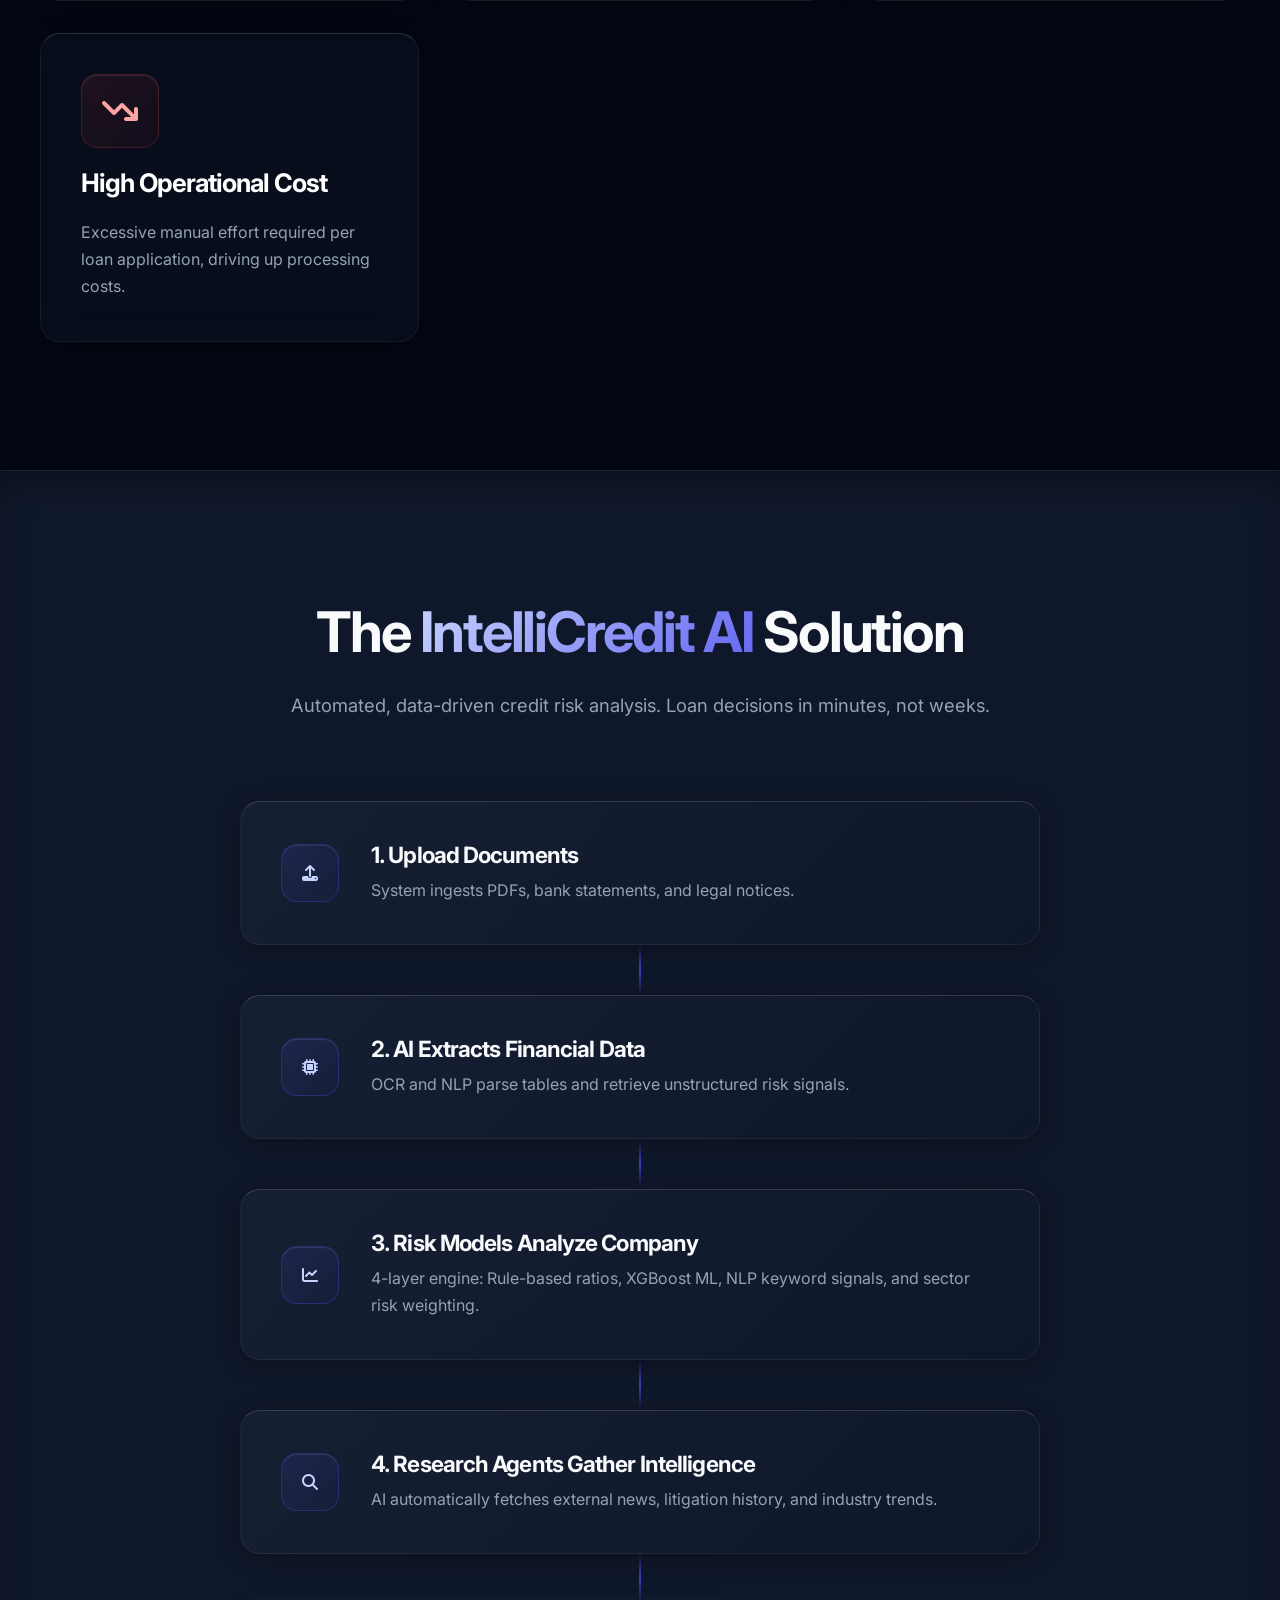
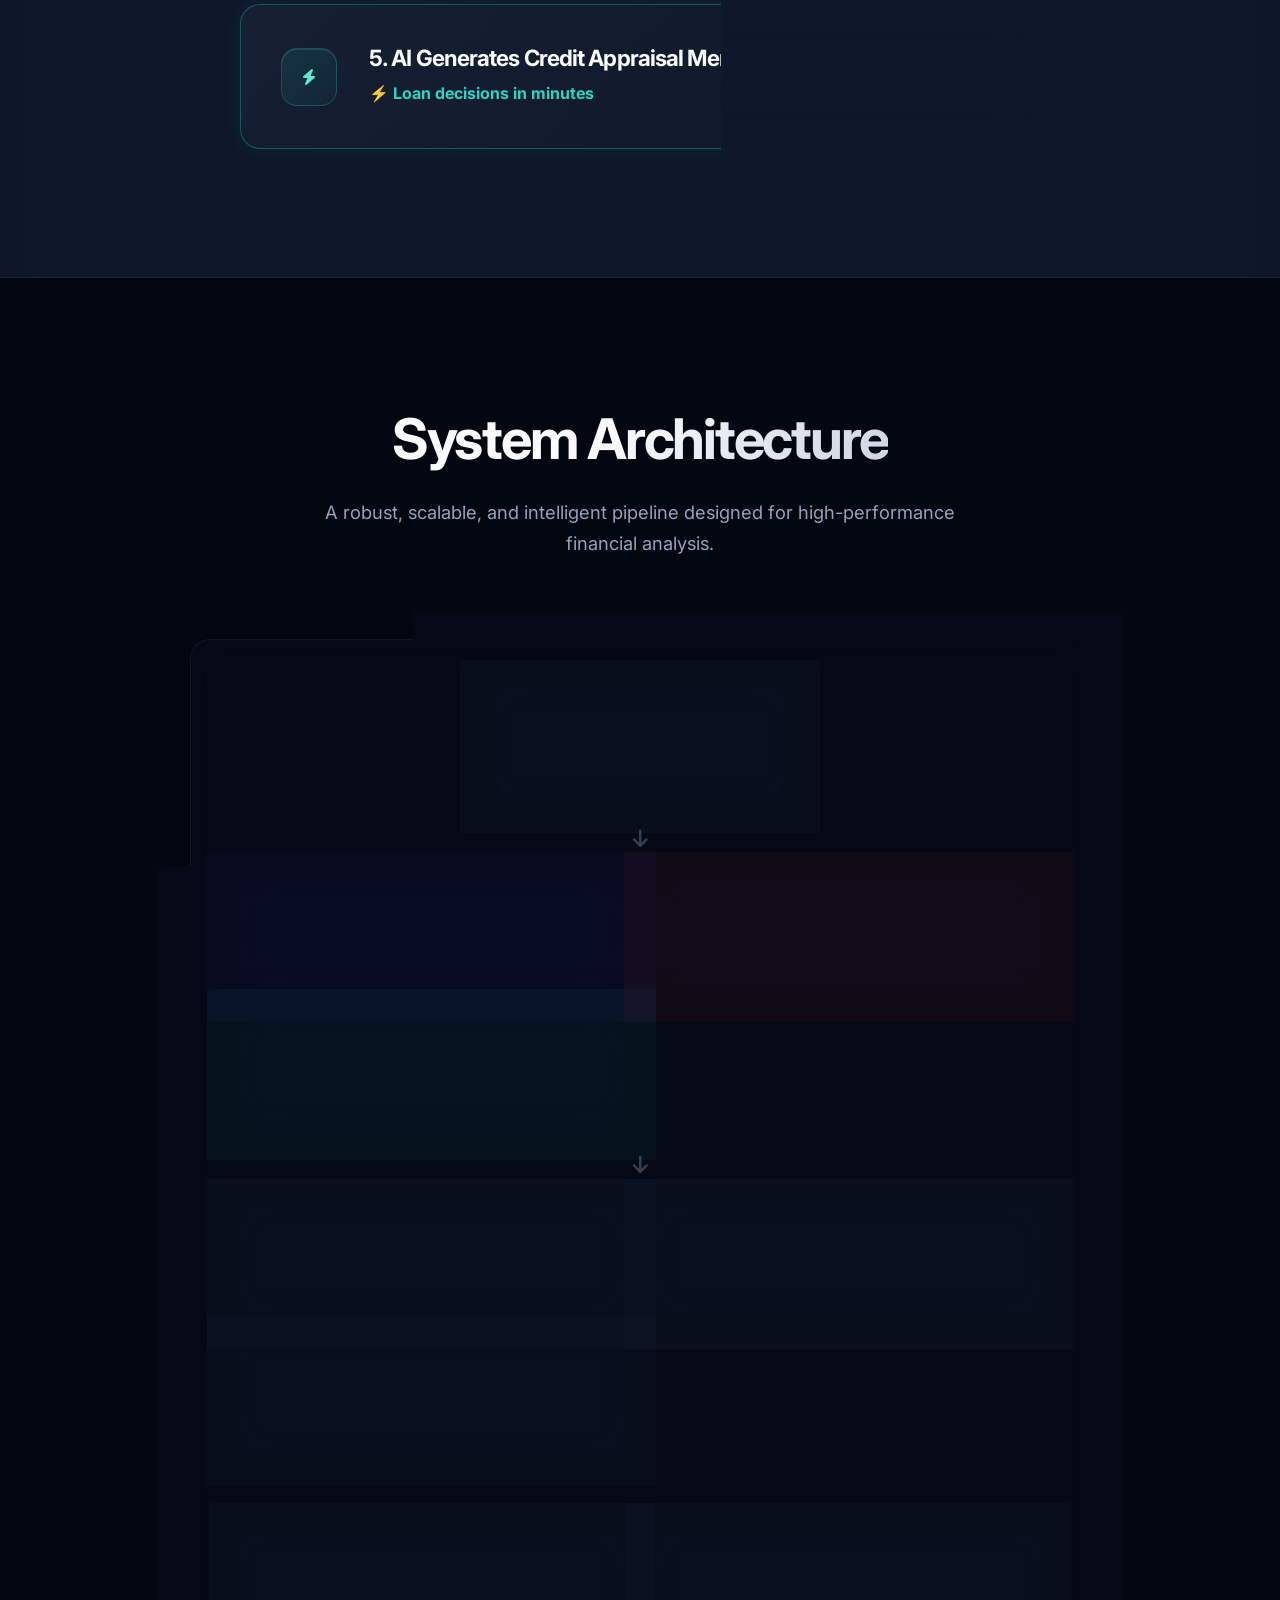
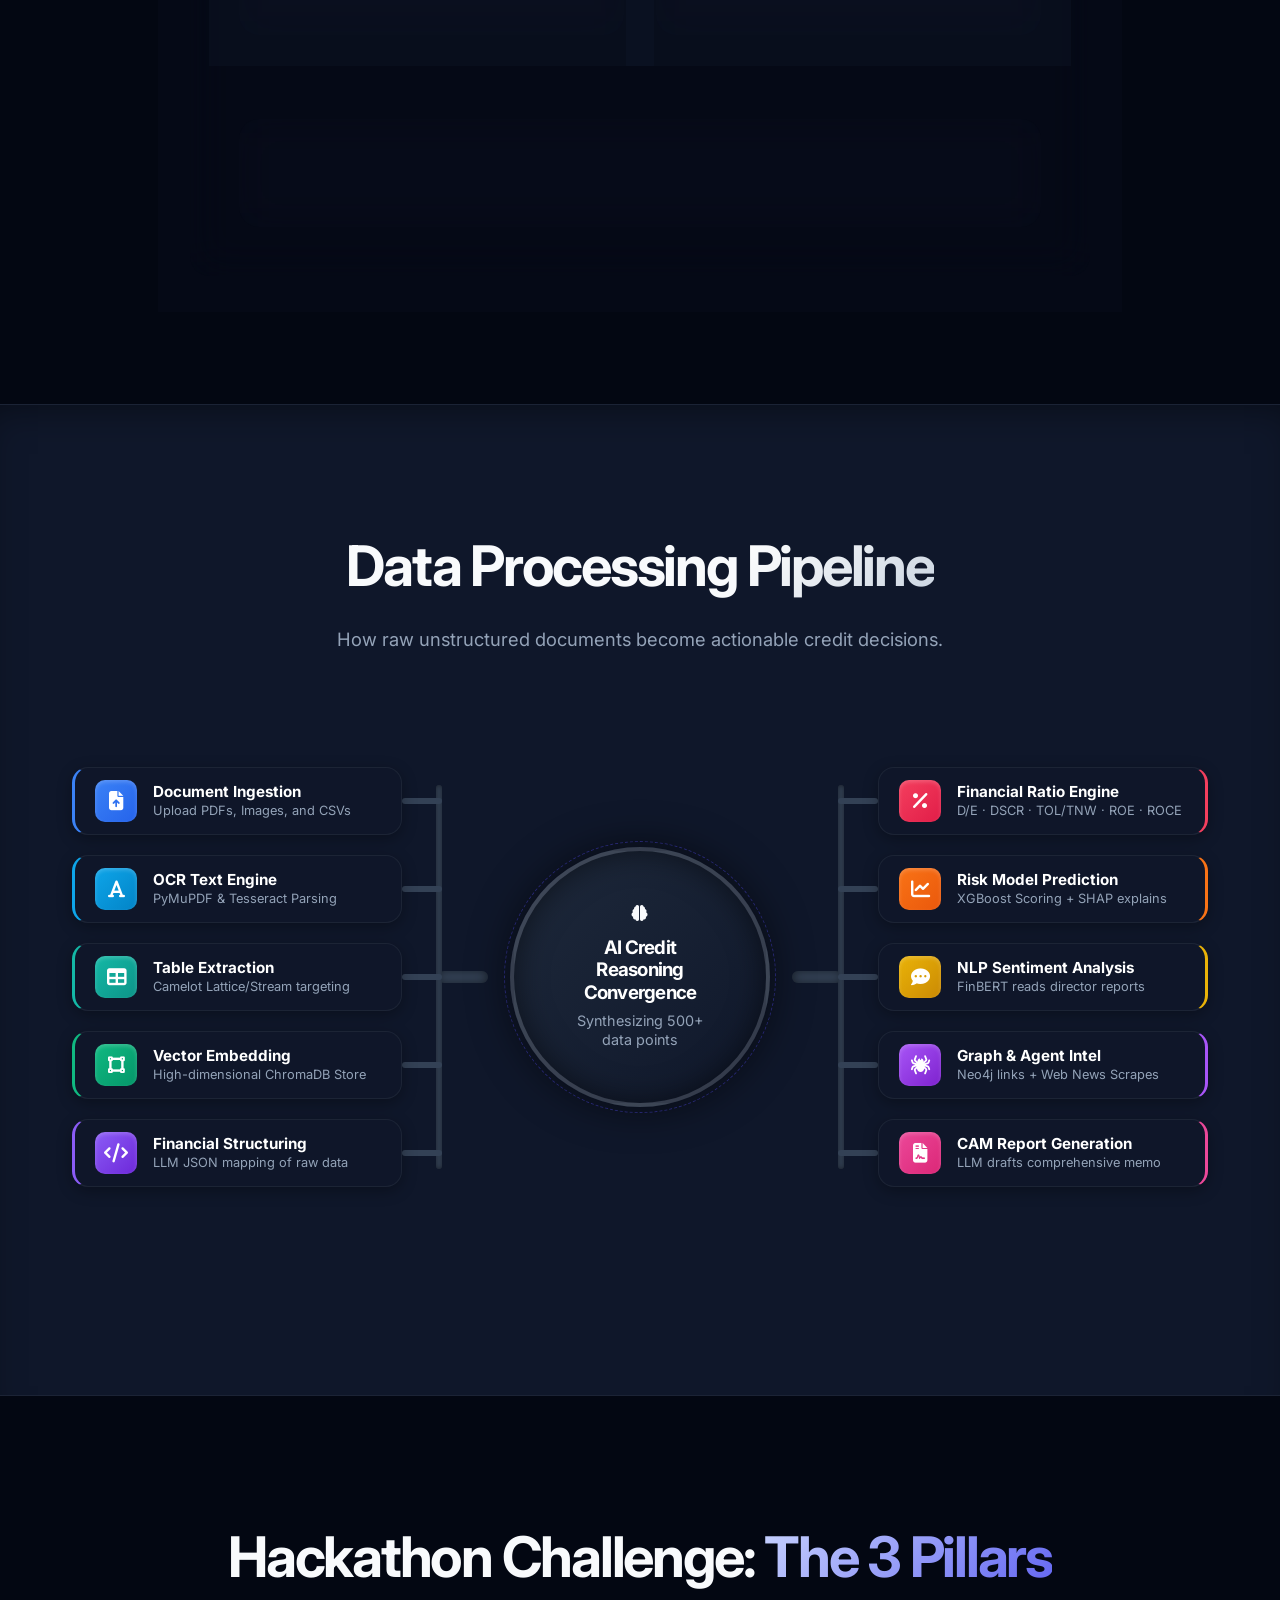
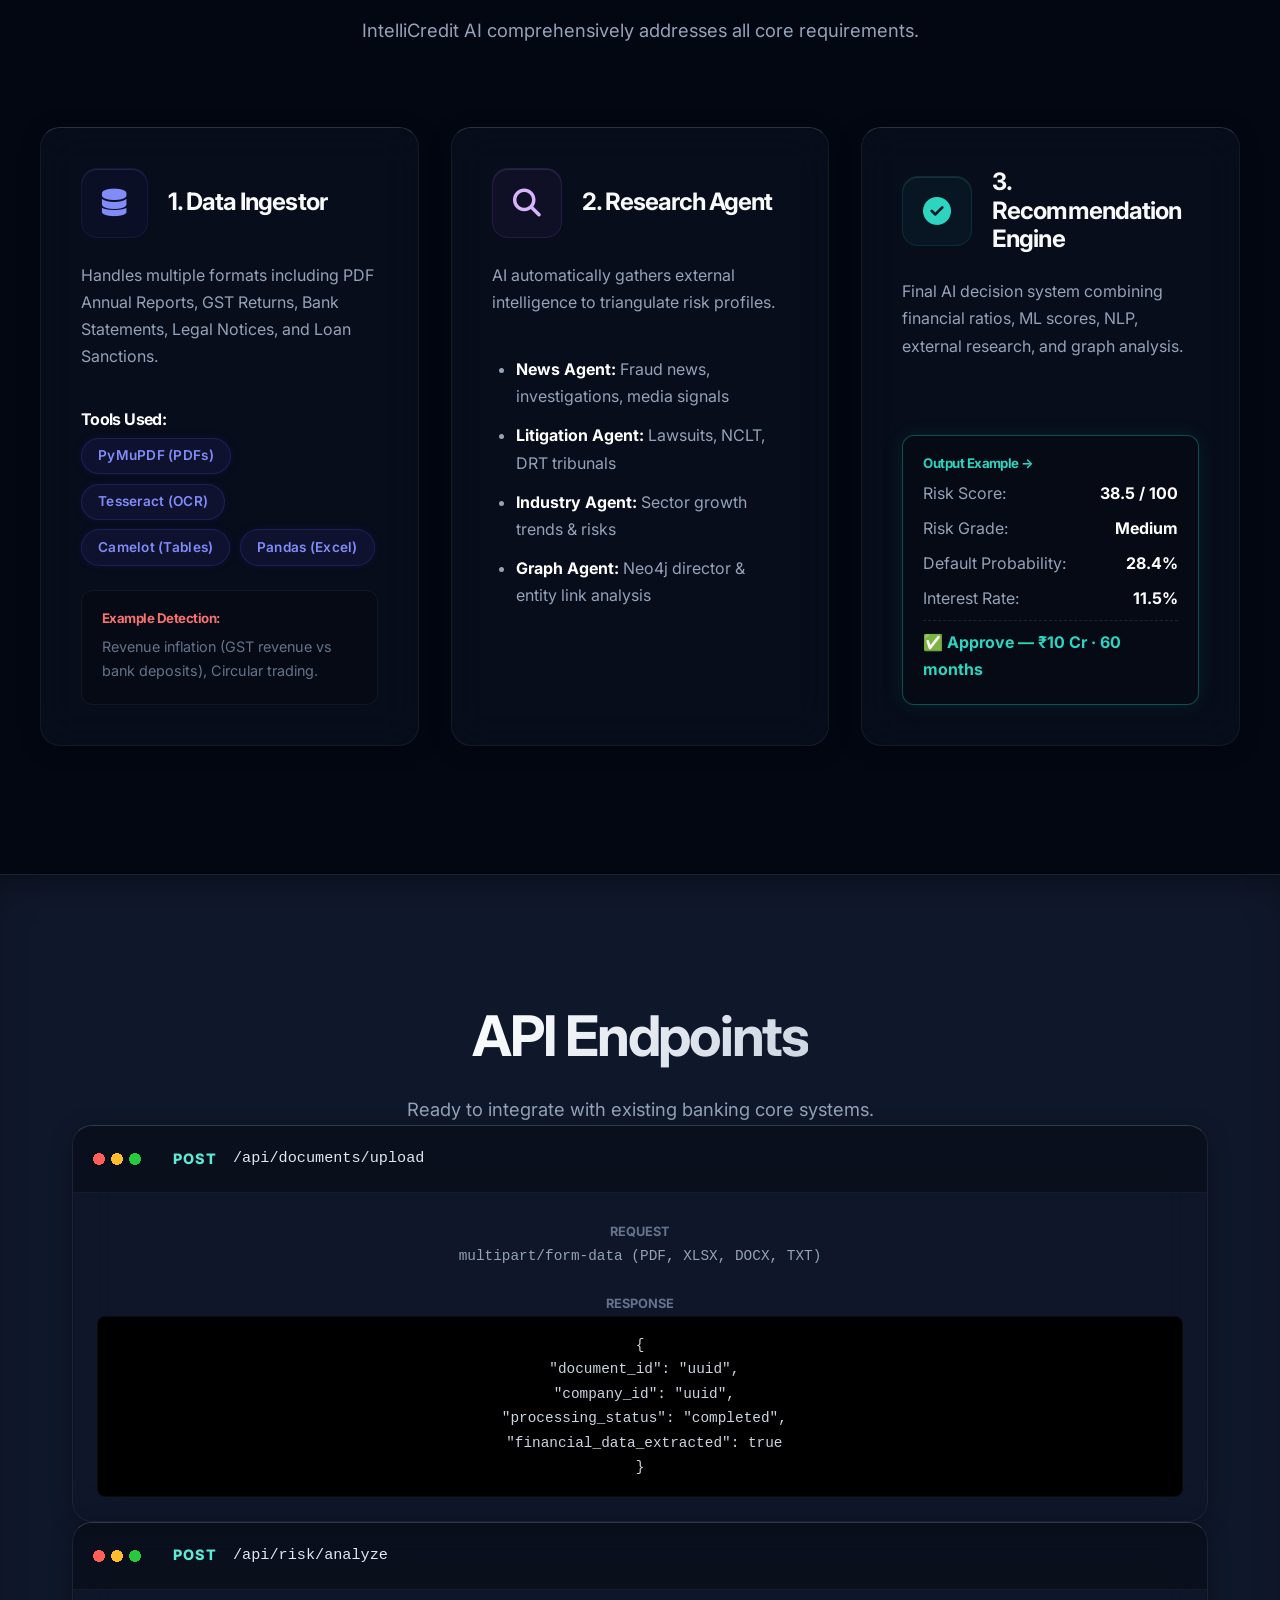
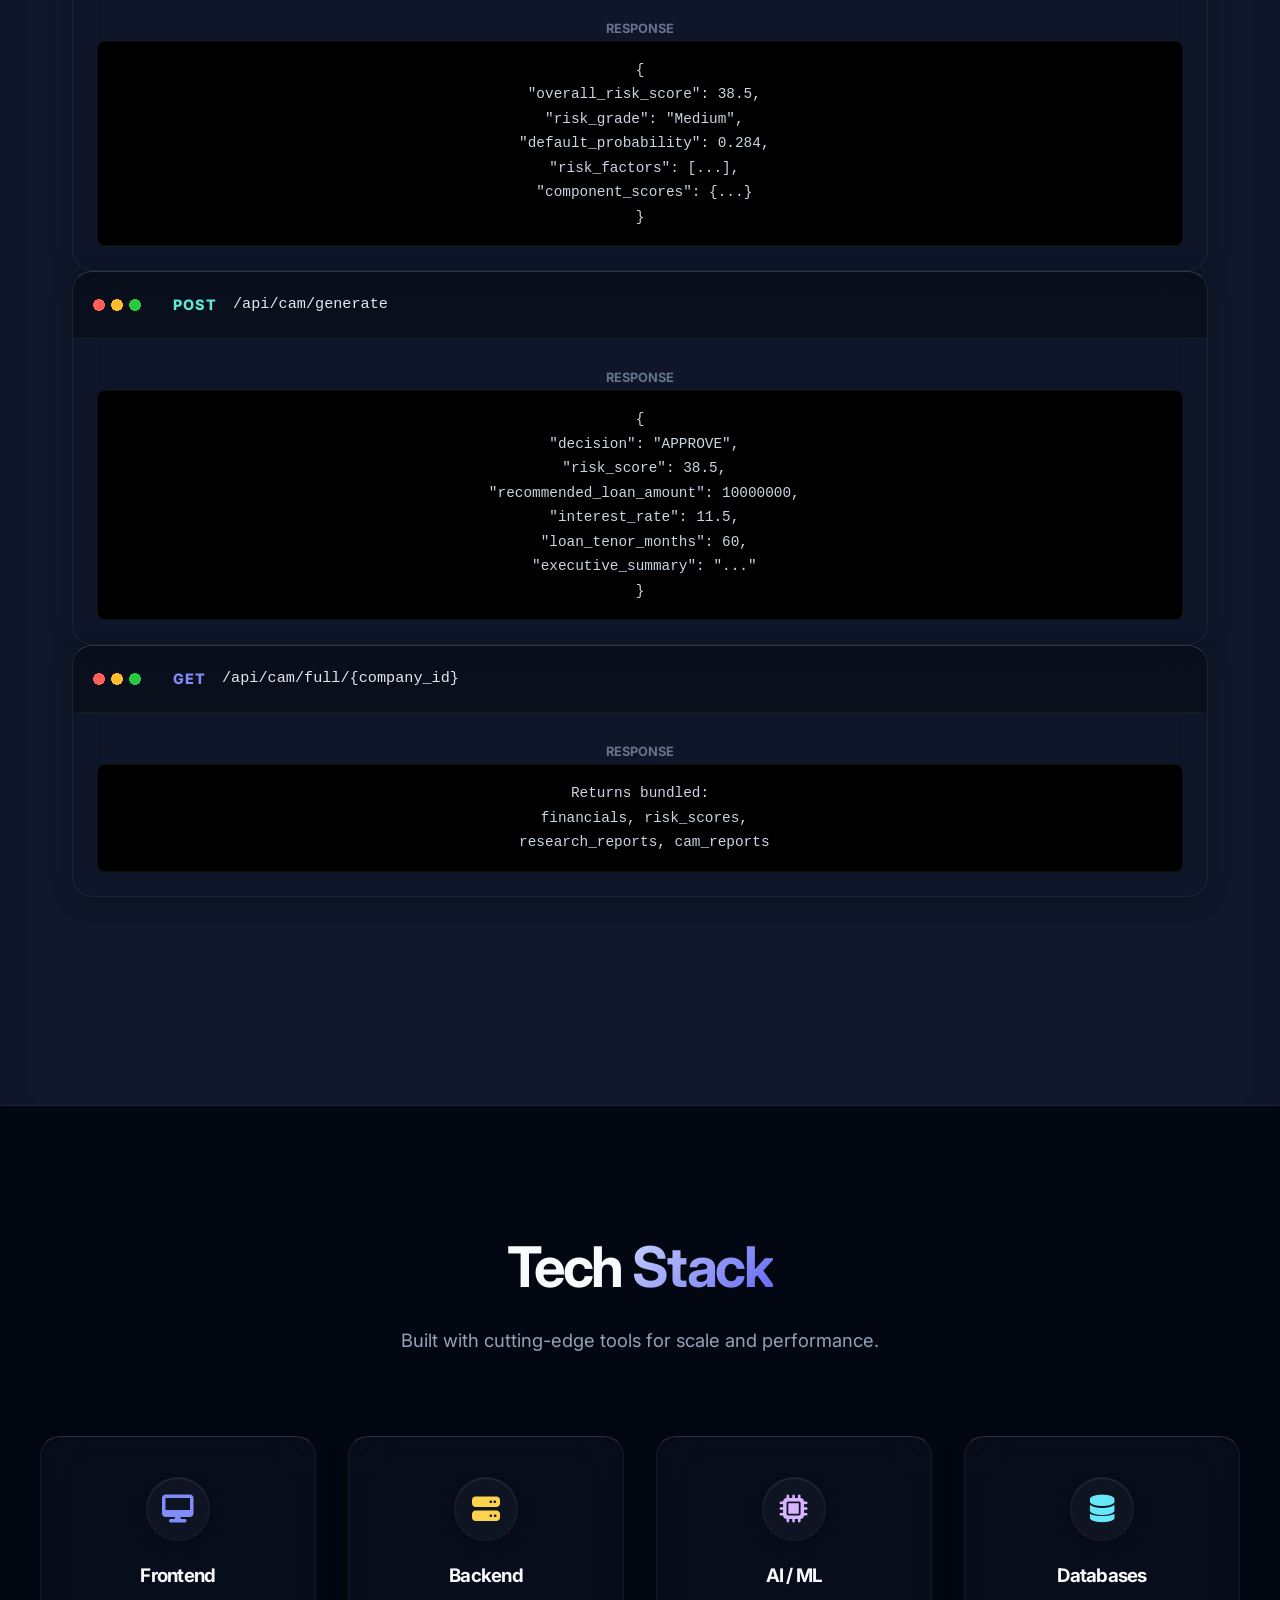
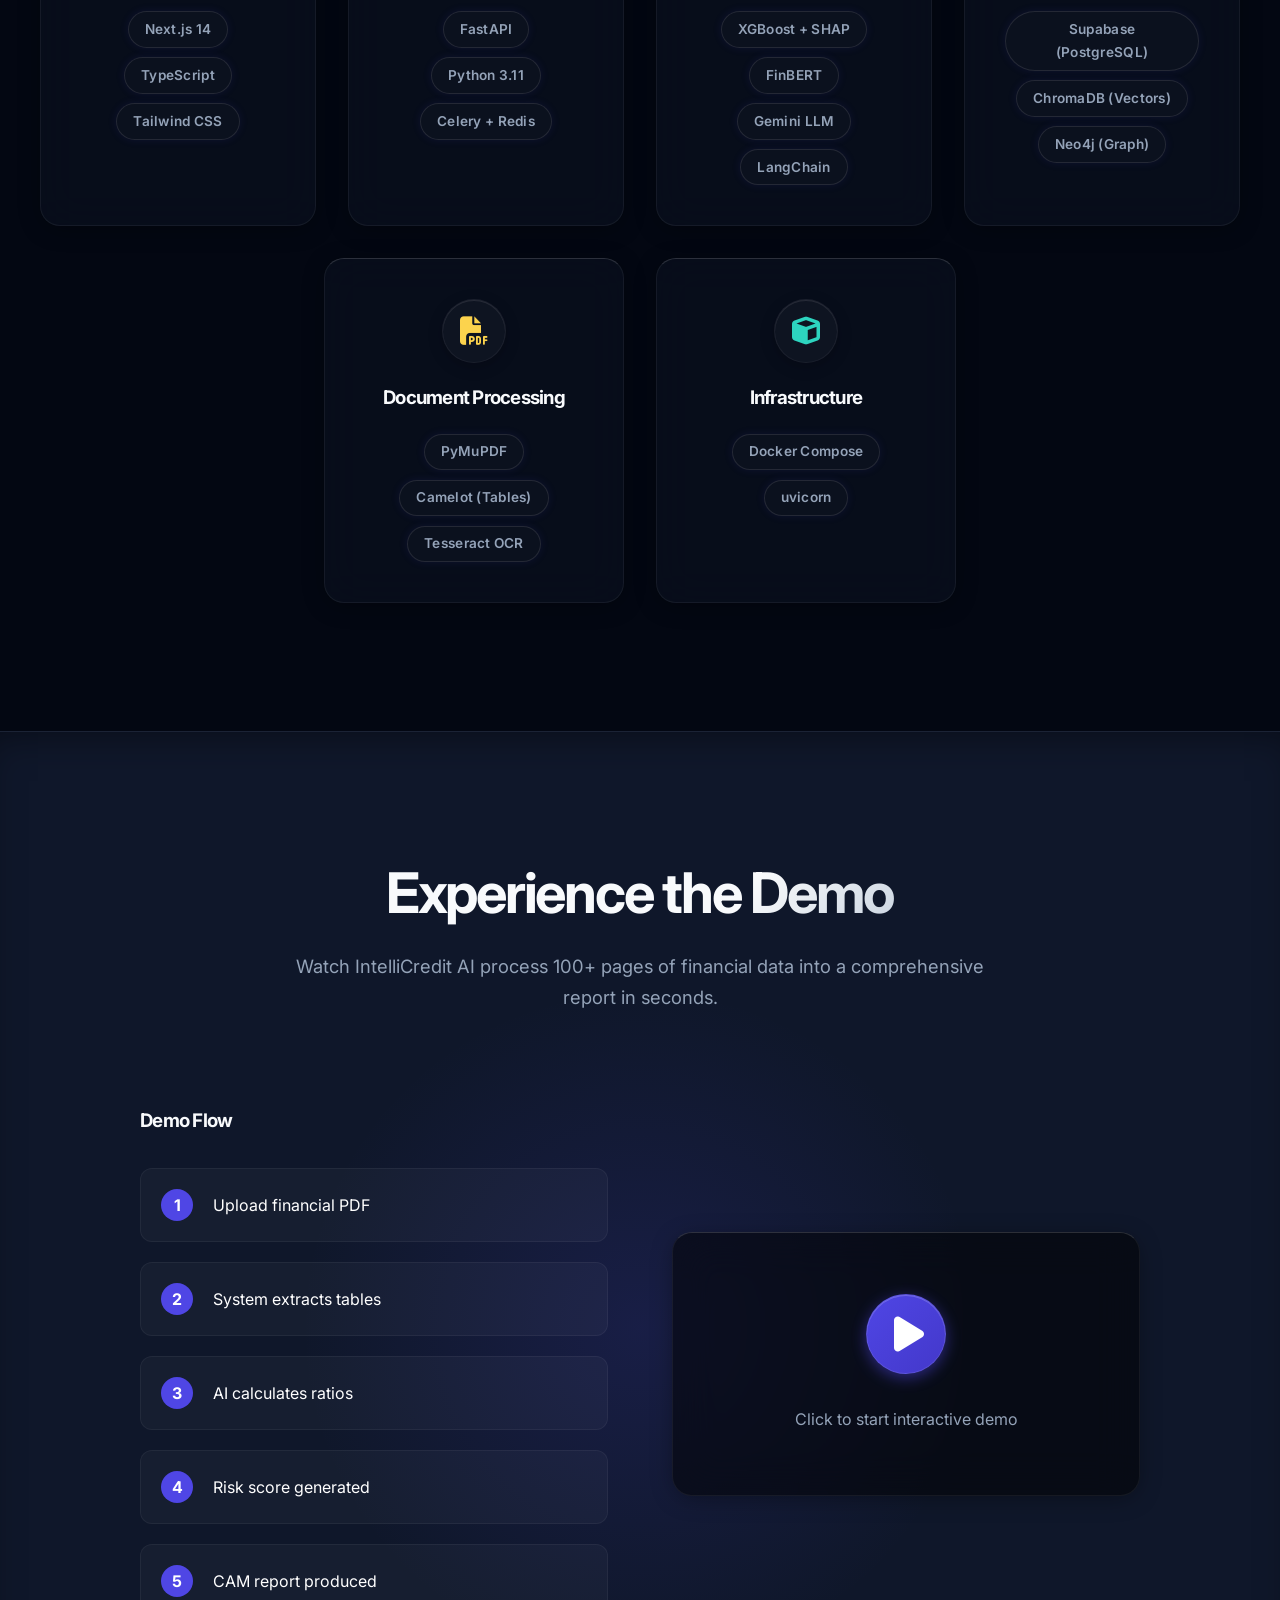
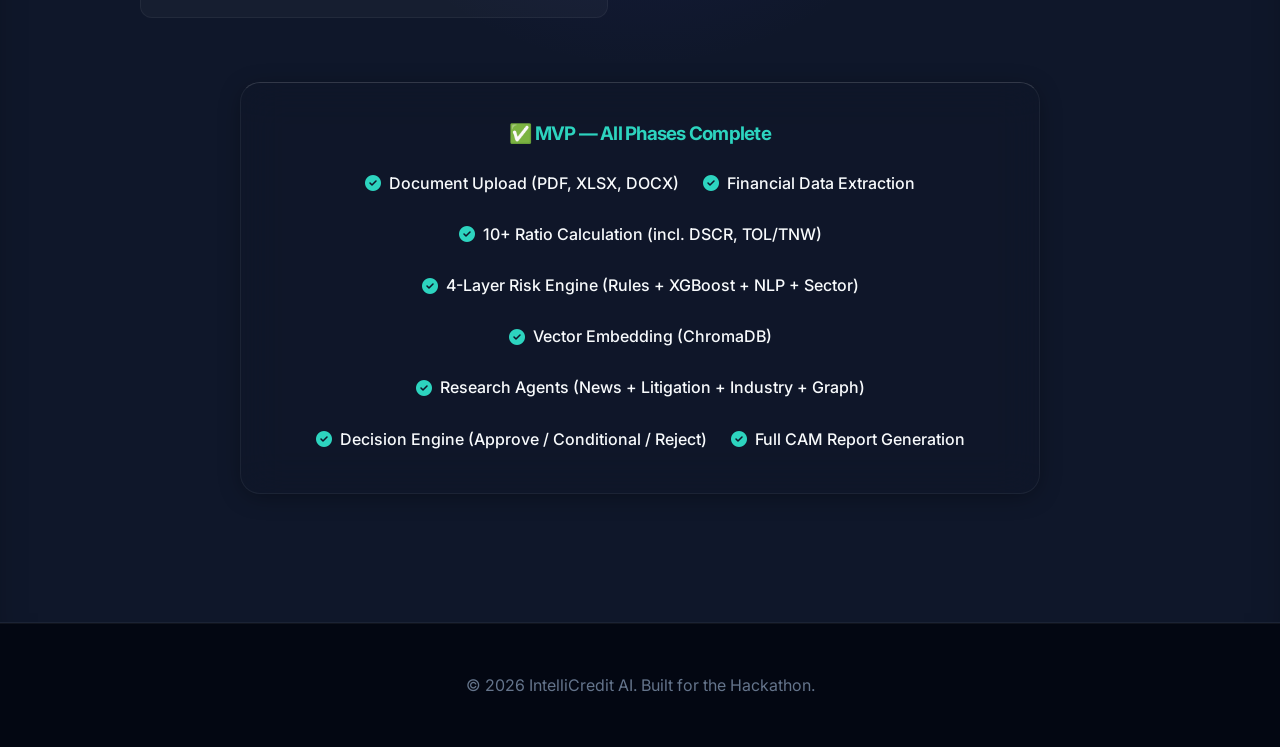
==== commit e699ec8c: "updte" ====
--- a/index.html
+++ b/index.html
@@ -29,6 +29,7 @@
             <a href="#solution">Solution</a>
             <a href="architecture.html">Structure & Architecture</a>
             <a href="#demo" class="btn btn-outline-primary btn-sm">Try Demo</a>
+            <a href="http://localhost:8000/docs" target="_blank" class="btn btn-outline-primary btn-sm">API Docs</a>
         </nav>
     </header>
 
@@ -124,8 +125,7 @@
                     <div class="icon-box primary-glow-bg"><i class="fas fa-chart-line"></i></div>
                     <div>
                         <h3>3. Risk Models Analyze Company</h3>
-                        <p class="text-secondary">XGBoost and FinBERT calculate default probability and financial
-                            ratios.</p>
+                        <p class="text-secondary">4-layer engine: Rule-based ratios, XGBoost ML, NLP keyword signals, and sector risk weighting.</p>
                     </div>
                 </div>
 
@@ -211,9 +211,11 @@
             <div class="grid grid-2 w-100">
                 <div class="glass-card text-center arch-box border-orange border-glow">
                     <h4>XGBoost Risk Model</h4>
+                    <p class="text-muted text-small mt-05">Default probability · SHAP</p>
                 </div>
                 <div class="glass-card text-center arch-box border-purple border-glow">
-                    <h4>FinBERT NLP Engine</h4>
+                    <h4>NLP + Rule Engine</h4>
+                    <p class="text-muted text-small mt-05">Keywords · Sector Risk</p>
                 </div>
             </div>
 
@@ -322,8 +324,8 @@
                             <div class="spine-node node-c6">
                                 <div class="spine-icon"><i class="fas fa-percentage"></i></div>
                                 <div class="spine-text">
-                                    <span class="spine-title">Financial Feature Eng.</span>
-                                    <span class="spine-desc">Calculates Debt-to-Equity & Margins</span>
+                                    <span class="spine-title">Financial Ratio Engine</span>
+                                    <span class="spine-desc">D/E · DSCR · TOL/TNW · ROE · ROCE</span>
                                 </div>
                             </div>
                         </div>
@@ -420,9 +422,10 @@
                 <p class="text-secondary">AI automatically gathers external intelligence to triangulate risk profiles.
                 </p>
                 <ul class="pillar-list mt-1 text-secondary">
-                    <li><strong class="text-white">News Agent:</strong> Finds fraud news, investigations</li>
-                    <li><strong class="text-white">Litigation Agent:</strong> Checks lawsuits, tribunals</li>
-                    <li><strong class="text-white">Industry Agent:</strong> Analyzes sector growth, risks</li>
+                    <li><strong class="text-white">News Agent:</strong> Fraud news, investigations, media signals</li>
+                    <li><strong class="text-white">Litigation Agent:</strong> Lawsuits, NCLT, DRT tribunals</li>
+                    <li><strong class="text-white">Industry Agent:</strong> Sector growth trends &amp; risks</li>
+                    <li><strong class="text-white">Graph Agent:</strong> Neo4j director &amp; entity link analysis</li>
                 </ul>
             </div>
 
@@ -439,14 +442,22 @@
                     <h5 class="text-accent mb-05">Output Example &rarr;</h5>
                     <div class="flex-between mb-05">
                         <span class="text-secondary">Risk Score:</span>
-                        <strong class="text-white">72 / 100</strong>
+                        <strong class="text-white">38.5 / 100</strong>
+                    </div>
+                    <div class="flex-between mb-05">
+                        <span class="text-secondary">Risk Grade:</span>
+                        <strong class="text-white">Medium</strong>
+                    </div>
+                    <div class="flex-between mb-05">
+                        <span class="text-secondary">Default Probability:</span>
+                        <strong class="text-white">28.4%</strong>
                     </div>
                     <div class="flex-between mb-05">
                         <span class="text-secondary">Interest Rate:</span>
                         <strong class="text-white">11.5%</strong>
                     </div>
                     <div class="divider mt-05 pt-05">
-                        <strong class="text-accent">Approve loan with ₹10 Cr limit</strong>
+                        <strong class="text-accent">✅ Approve — ₹10 Cr · 60 months</strong>
                     </div>
                 </div>
             </div>
@@ -461,9 +472,7 @@
                 <p class="text-secondary subtitle">
                     Ready to integrate with existing banking core systems.
                 </p>
-            </div>
-
-            <div class="grid grid-2 max-w-1000 mx-auto">
+            </            <div class="grid grid-2 max-w-1000 mx-auto">
                 <!-- Endpoint 1 -->
                 <div class="glass-card api-card">
                     <div class="api-header">
@@ -473,13 +482,15 @@
                     <div class="api-body">
                         <div>
                             <span class="api-label">Request</span>
-                            <p class="api-code-inline">multipart/form-data</p>
+                            <p class="api-code-inline">multipart/form-data (PDF, XLSX, DOCX, TXT)</p>
                         </div>
                         <div>
                             <span class="api-label">Response</span>
                             <pre class="api-code-block"><code>{
- "document_id": "12345",
- "status": "processing"
+ "document_id": "uuid",
+ "company_id": "uuid",
+ "processing_status": "completed",
+ "financial_data_extracted": true
 }</code></pre>
                         </div>
                     </div>
@@ -488,30 +499,39 @@
                 <!-- Endpoint 2 -->
                 <div class="glass-card api-card">
                     <div class="api-header">
-                        <span class="api-method get">GET</span>
-                        <span class="api-path">/api/analysis/{id}</span>
-                    </div>
-                    <div class="api-body">
-                        <div>
-                            <span class="api-label">Response</span>
-                            <pre class="api-code-block"><code>Returns: revenue, profit, debt,
-financial ratios</code></pre>
-                        </div>
-                    </div>
-                </div>
-
-                <!-- Endpoint 3 -->
-                <div class="glass-card api-card">
-                    <div class="api-header">
-                        <span class="api-method get">GET</span>
-                        <span class="api-path">/api/risk/{company_id}</span>
+                        <span class="api-method post">POST</span>
+                        <span class="api-path">/api/risk/analyze</span>
                     </div>
                     <div class="api-body">
                         <div>
                             <span class="api-label">Response</span>
                             <pre class="api-code-block"><code>{
- "risk_score": 72,
- "default_probability": 0.32
+ "overall_risk_score": 38.5,
+ "risk_grade": "Medium",
+ "default_probability": 0.284,
+ "risk_factors": [...],
+ "component_scores": {...}
+}</code></pre>
+                        </div>
+                    </div>
+                </div>
+
+                <!-- Endpoint 3 -->
+                <div class="glass-card api-card">
+                    <div class="api-header">
+                        <span class="api-method post">POST</span>
+                        <span class="api-path">/api/cam/generate</span>
+                    </div>
+                    <div class="api-body">
+                        <div>
+                            <span class="api-label">Response</span>
+                            <pre class="api-code-block"><code>{
+ "decision": "APPROVE",
+ "risk_score": 38.5,
+ "recommended_loan_amount": 10000000,
+ "interest_rate": 11.5,
+ "loan_tenor_months": 60,
+ "executive_summary": "..."
 }</code></pre>
                         </div>
                     </div>
@@ -521,12 +541,14 @@
                 <div class="glass-card api-card">
                     <div class="api-header">
                         <span class="api-method get">GET</span>
-                        <span class="api-path">/api/cam/{company_id}</span>
+                        <span class="api-path">/api/cam/full/{company_id}</span>
                     </div>
                     <div class="api-body">
                         <div>
                             <span class="api-label">Response</span>
-                            <pre class="api-code-block"><code>Returns full credit appraisal memo.</code></pre>
+                            <pre class="api-code-block"><code>Returns bundled:
+ financials, risk_scores,
+ research_reports, cam_reports</code></pre>
                         </div>
                     </div>
                 </div>
@@ -548,9 +570,9 @@
                 <div class="icon-rounded"><i class="fas fa-desktop text-primary"></i></div>
                 <h3>Frontend</h3>
                 <div class="badge-group center">
-                    <span class="badge border-muted">HTML5</span>
-                    <span class="badge border-muted">CSS3</span>
-                    <span class="badge border-muted">JavaScript</span>
+                    <span class="badge border-muted">Next.js 14</span>
+                    <span class="badge border-muted">TypeScript</span>
+                    <span class="badge border-muted">Tailwind CSS</span>
                 </div>
             </div>
 
@@ -559,8 +581,8 @@
                 <h3>Backend</h3>
                 <div class="badge-group center">
                     <span class="badge border-muted">FastAPI</span>
-                    <span class="badge border-muted">Celery</span>
-                    <span class="badge border-muted">Redis</span>
+                    <span class="badge border-muted">Python 3.11</span>
+                    <span class="badge border-muted">Celery + Redis</span>
                 </div>
             </div>
 
@@ -568,8 +590,9 @@
                 <div class="icon-rounded"><i class="fas fa-microchip icon-purple"></i></div>
                 <h3>AI / ML</h3>
                 <div class="badge-group center">
-                    <span class="badge border-muted">XGBoost</span>
+                    <span class="badge border-muted">XGBoost + SHAP</span>
                     <span class="badge border-muted">FinBERT</span>
+                    <span class="badge border-muted">Gemini LLM</span>
                     <span class="badge border-muted">LangChain</span>
                 </div>
             </div>
@@ -579,8 +602,18 @@
                 <h3>Databases</h3>
                 <div class="badge-group center">
                     <span class="badge border-muted">Supabase (PostgreSQL)</span>
-                    <span class="badge border-muted">ChromaDB</span>
-                    <span class="badge border-muted">Neo4j</span>
+                    <span class="badge border-muted">ChromaDB (Vectors)</span>
+                    <span class="badge border-muted">Neo4j (Graph)</span>
+                </div>
+            </div>
+
+            <div class="glass-card tech-card">
+                <div class="icon-rounded"><i class="fas fa-file-pdf icon-orange"></i></div>
+                <h3>Document Processing</h3>
+                <div class="badge-group center">
+                    <span class="badge border-muted">PyMuPDF</span>
+                    <span class="badge border-muted">Camelot (Tables)</span>
+                    <span class="badge border-muted">Tesseract OCR</span>
                 </div>
             </div>
 
@@ -588,8 +621,8 @@
                 <div class="icon-rounded"><i class="fas fa-cube text-accent"></i></div>
                 <h3>Infrastructure</h3>
                 <div class="badge-group center">
-                    <span class="badge border-muted">Docker</span>
                     <span class="badge border-muted">Docker Compose</span>
+                    <span class="badge border-muted">uvicorn</span>
                 </div>
             </div>
         </div>
@@ -643,14 +676,16 @@
 
             <!-- MVP Scope Box -->
             <div class="glass-card mvp-box mx-auto">
-                <h3 class="text-accent text-center mb-1">MVP Scope Demonstrated</h3>
+                <h3 class="text-accent text-center mb-1">✅ MVP — All Phases Complete</h3>
                 <div class="mvp-features">
-                    <div class="mvp-item"><i class="fas fa-check-circle text-accent"></i> Document Upload</div>
-                    <div class="mvp-item"><i class="fas fa-check-circle text-accent"></i> Financial Extraction</div>
-                    <div class="mvp-item"><i class="fas fa-check-circle text-accent"></i> Ratio Calculation</div>
-                    <div class="mvp-item"><i class="fas fa-check-circle text-accent"></i> Risk Scoring</div>
-                    <div class="mvp-item"><i class="fas fa-check-circle text-accent"></i> Research Agents</div>
-                    <div class="mvp-item"><i class="fas fa-check-circle text-accent"></i> CAM Generation</div>
+                    <div class="mvp-item"><i class="fas fa-check-circle text-accent"></i> Document Upload (PDF, XLSX, DOCX)</div>
+                    <div class="mvp-item"><i class="fas fa-check-circle text-accent"></i> Financial Data Extraction</div>
+                    <div class="mvp-item"><i class="fas fa-check-circle text-accent"></i> 10+ Ratio Calculation (incl. DSCR, TOL/TNW)</div>
+                    <div class="mvp-item"><i class="fas fa-check-circle text-accent"></i> 4-Layer Risk Engine (Rules + XGBoost + NLP + Sector)</div>
+                    <div class="mvp-item"><i class="fas fa-check-circle text-accent"></i> Vector Embedding (ChromaDB)</div>
+                    <div class="mvp-item"><i class="fas fa-check-circle text-accent"></i> Research Agents (News + Litigation + Industry + Graph)</div>
+                    <div class="mvp-item"><i class="fas fa-check-circle text-accent"></i> Decision Engine (Approve / Conditional / Reject)</div>
+                    <div class="mvp-item"><i class="fas fa-check-circle text-accent"></i> Full CAM Report Generation</div>
                 </div>
             </div>
 
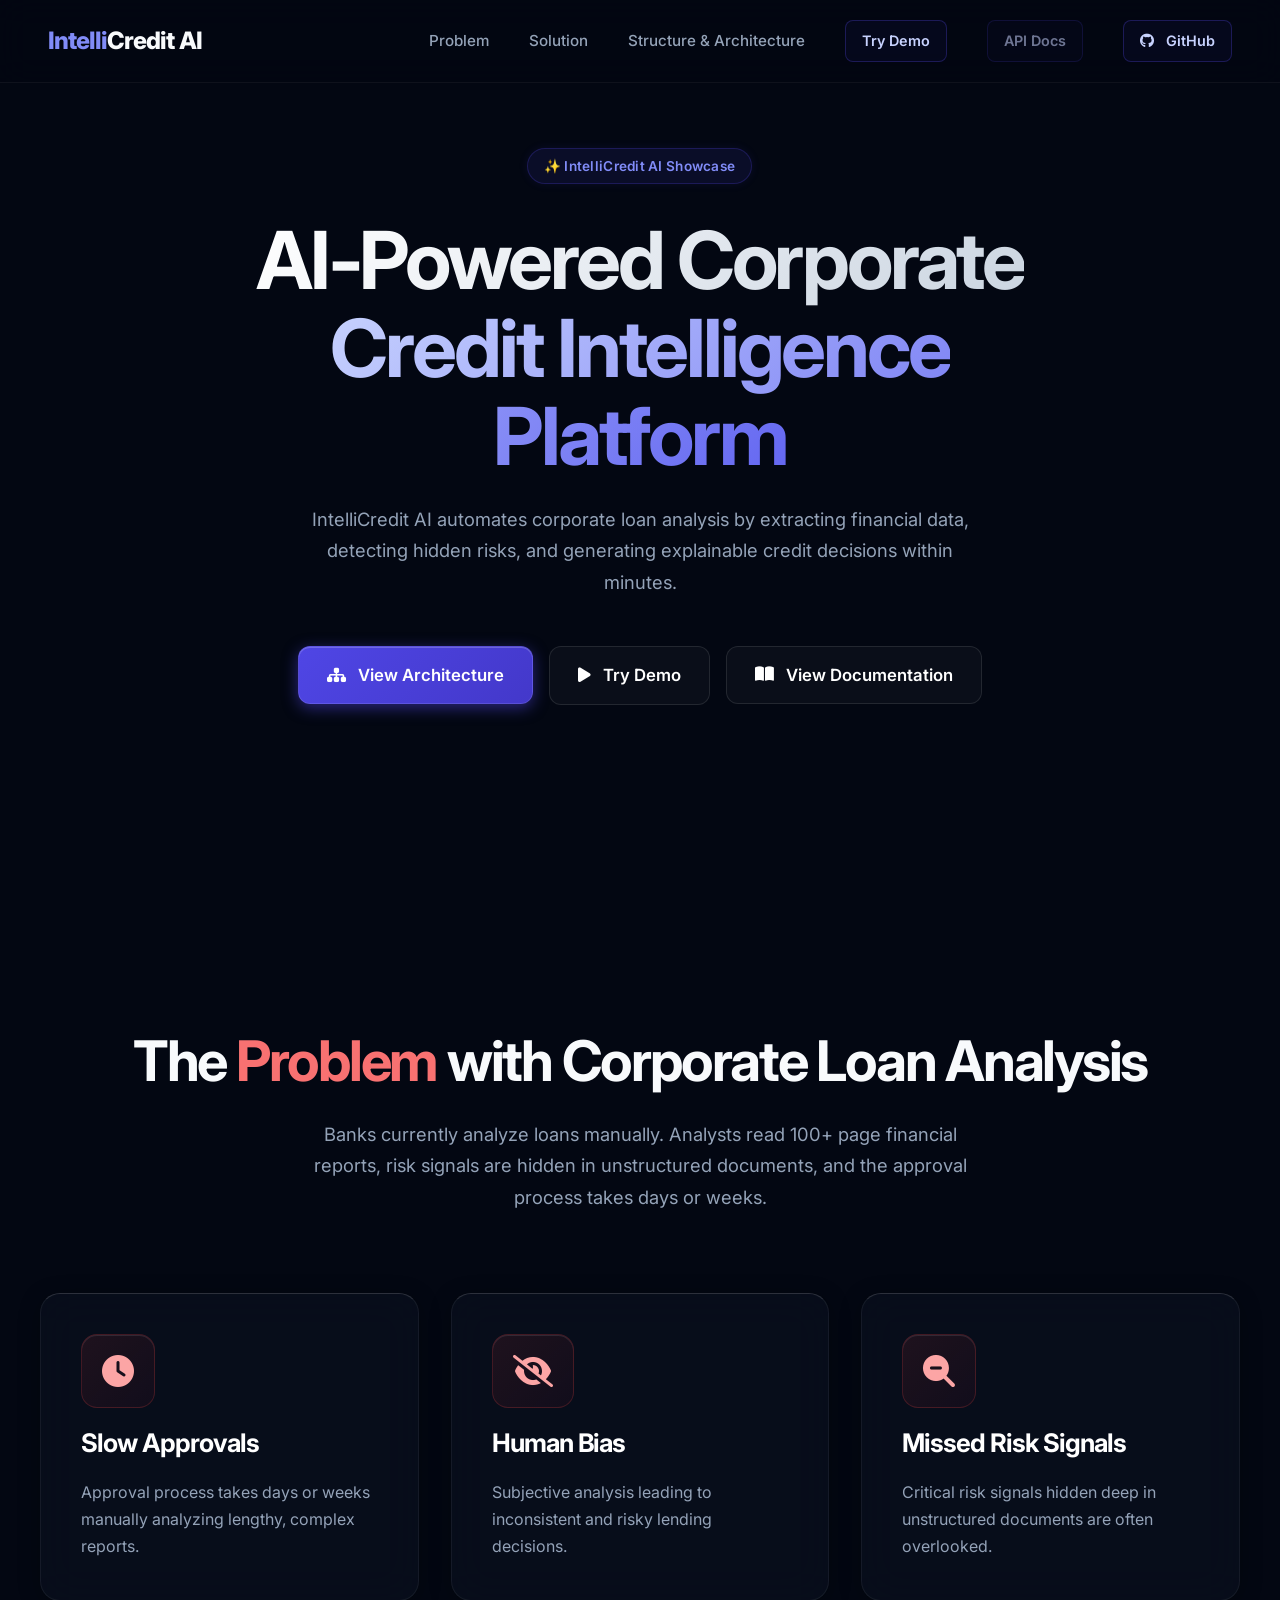
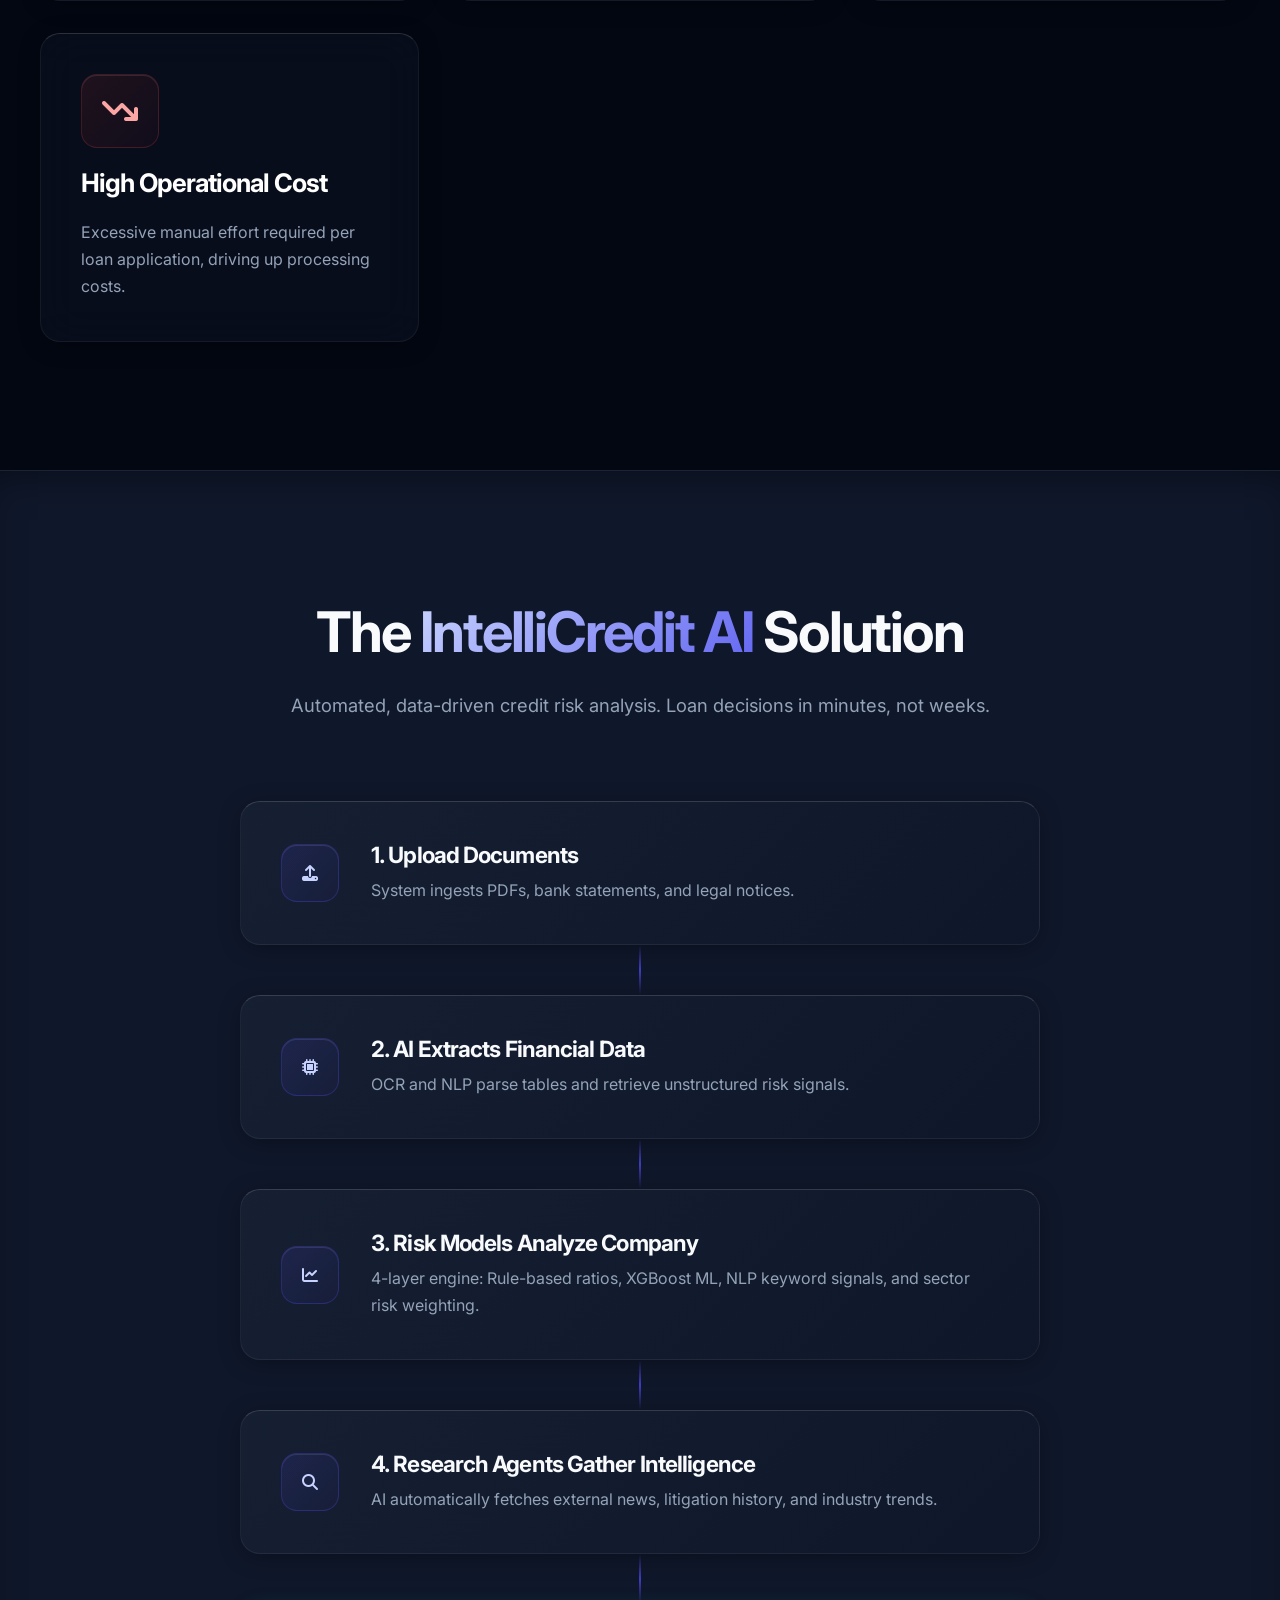
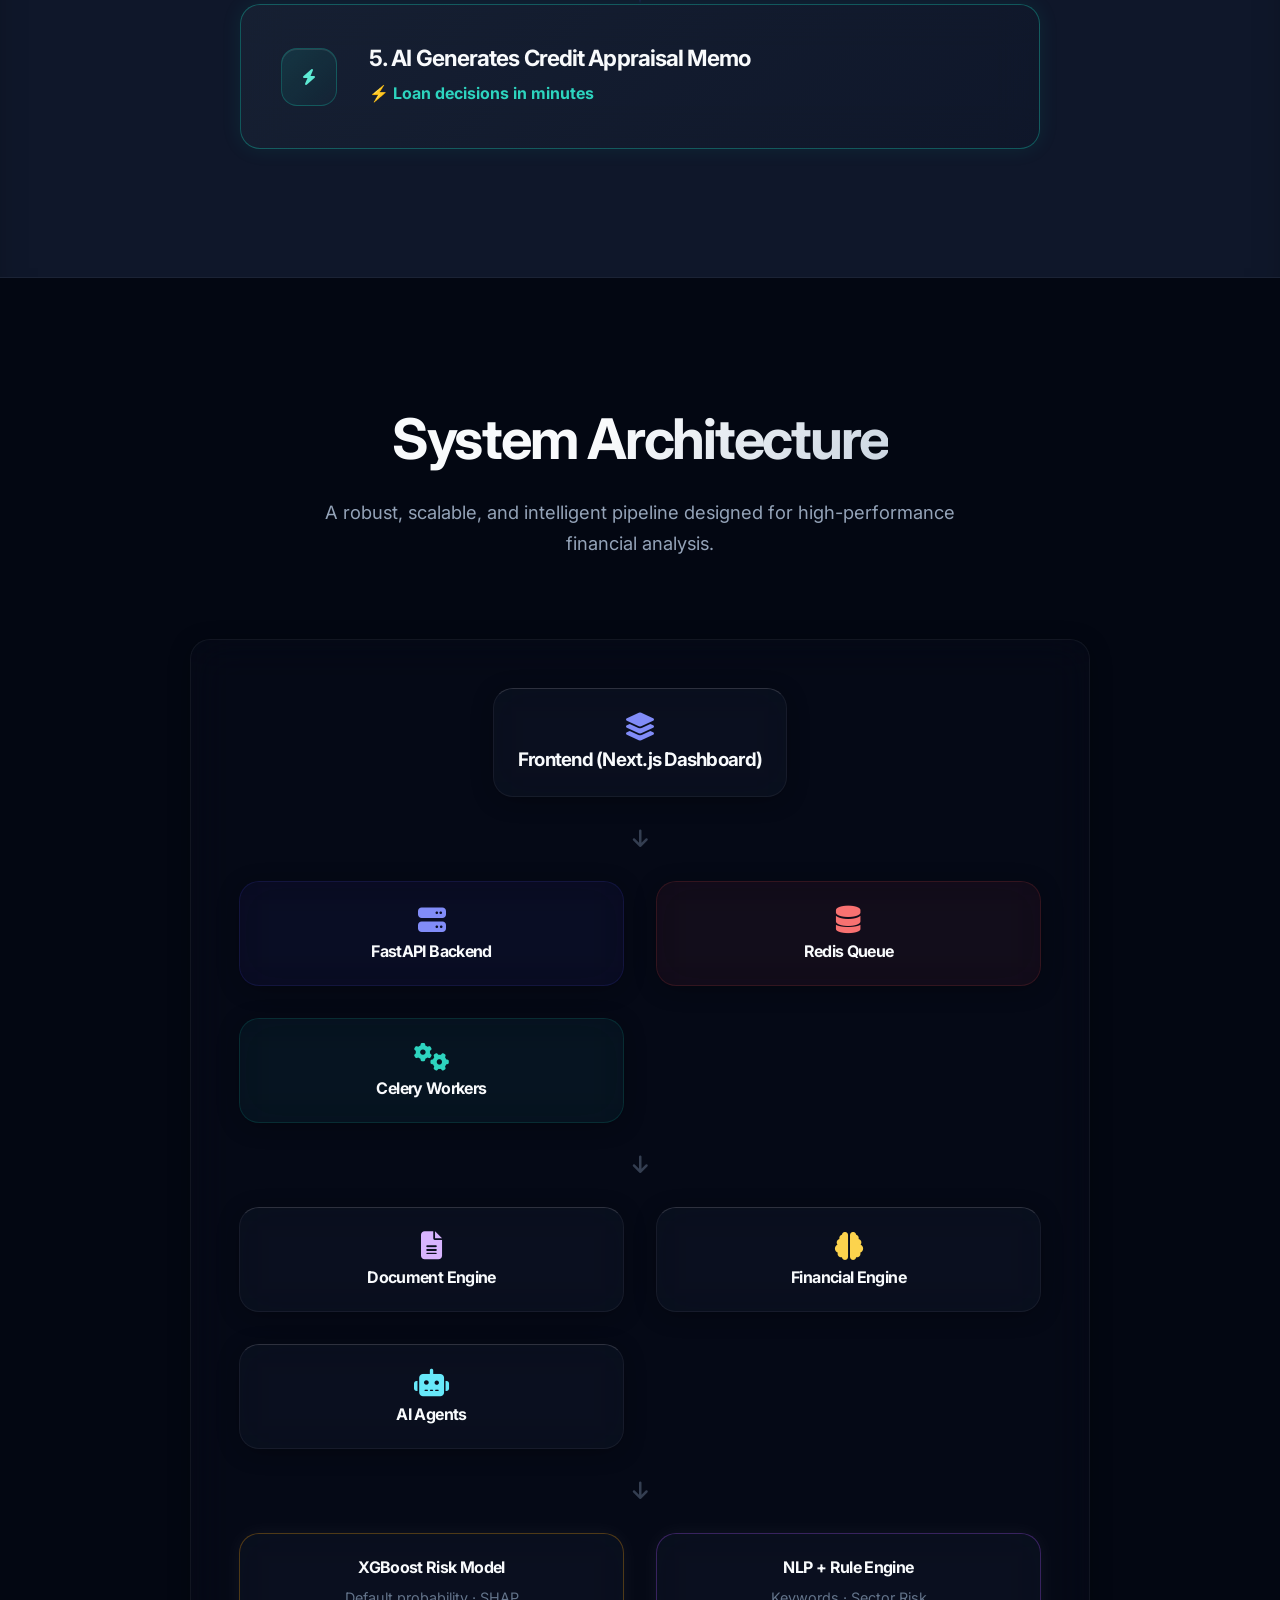
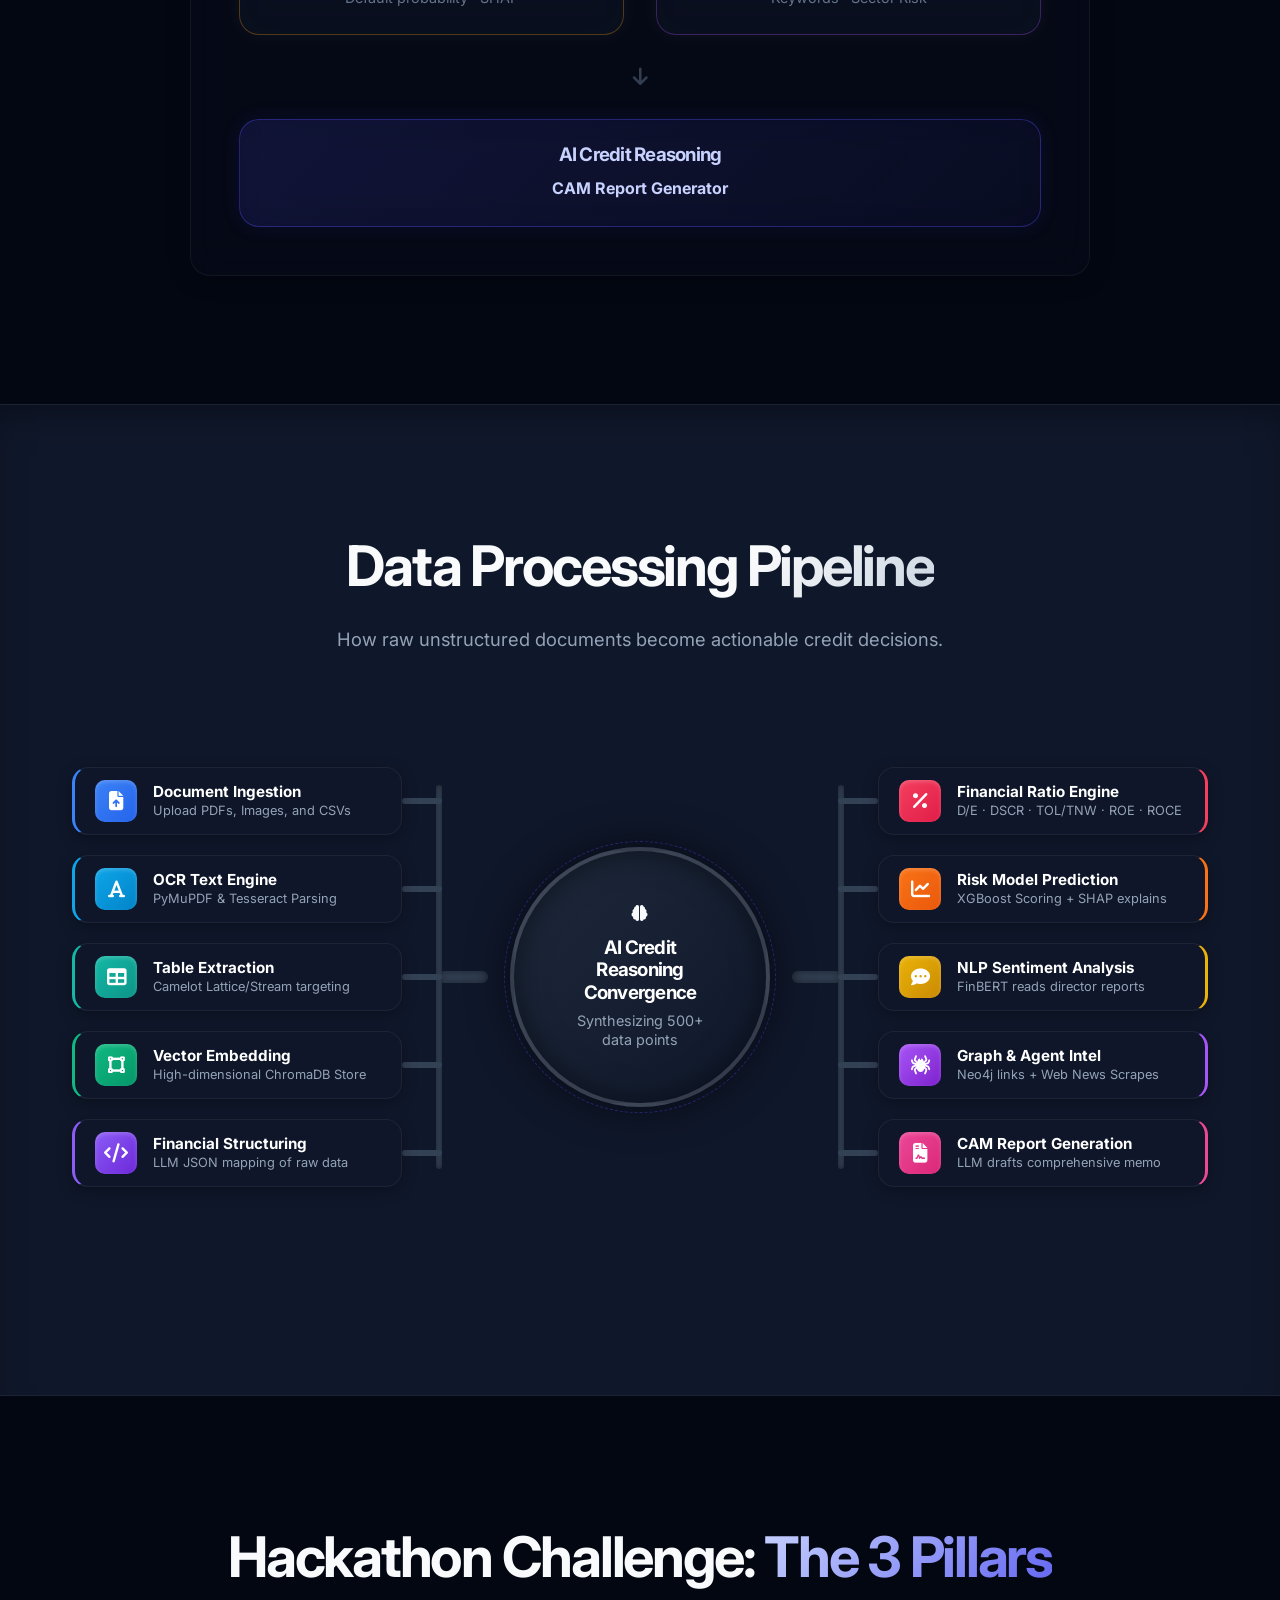
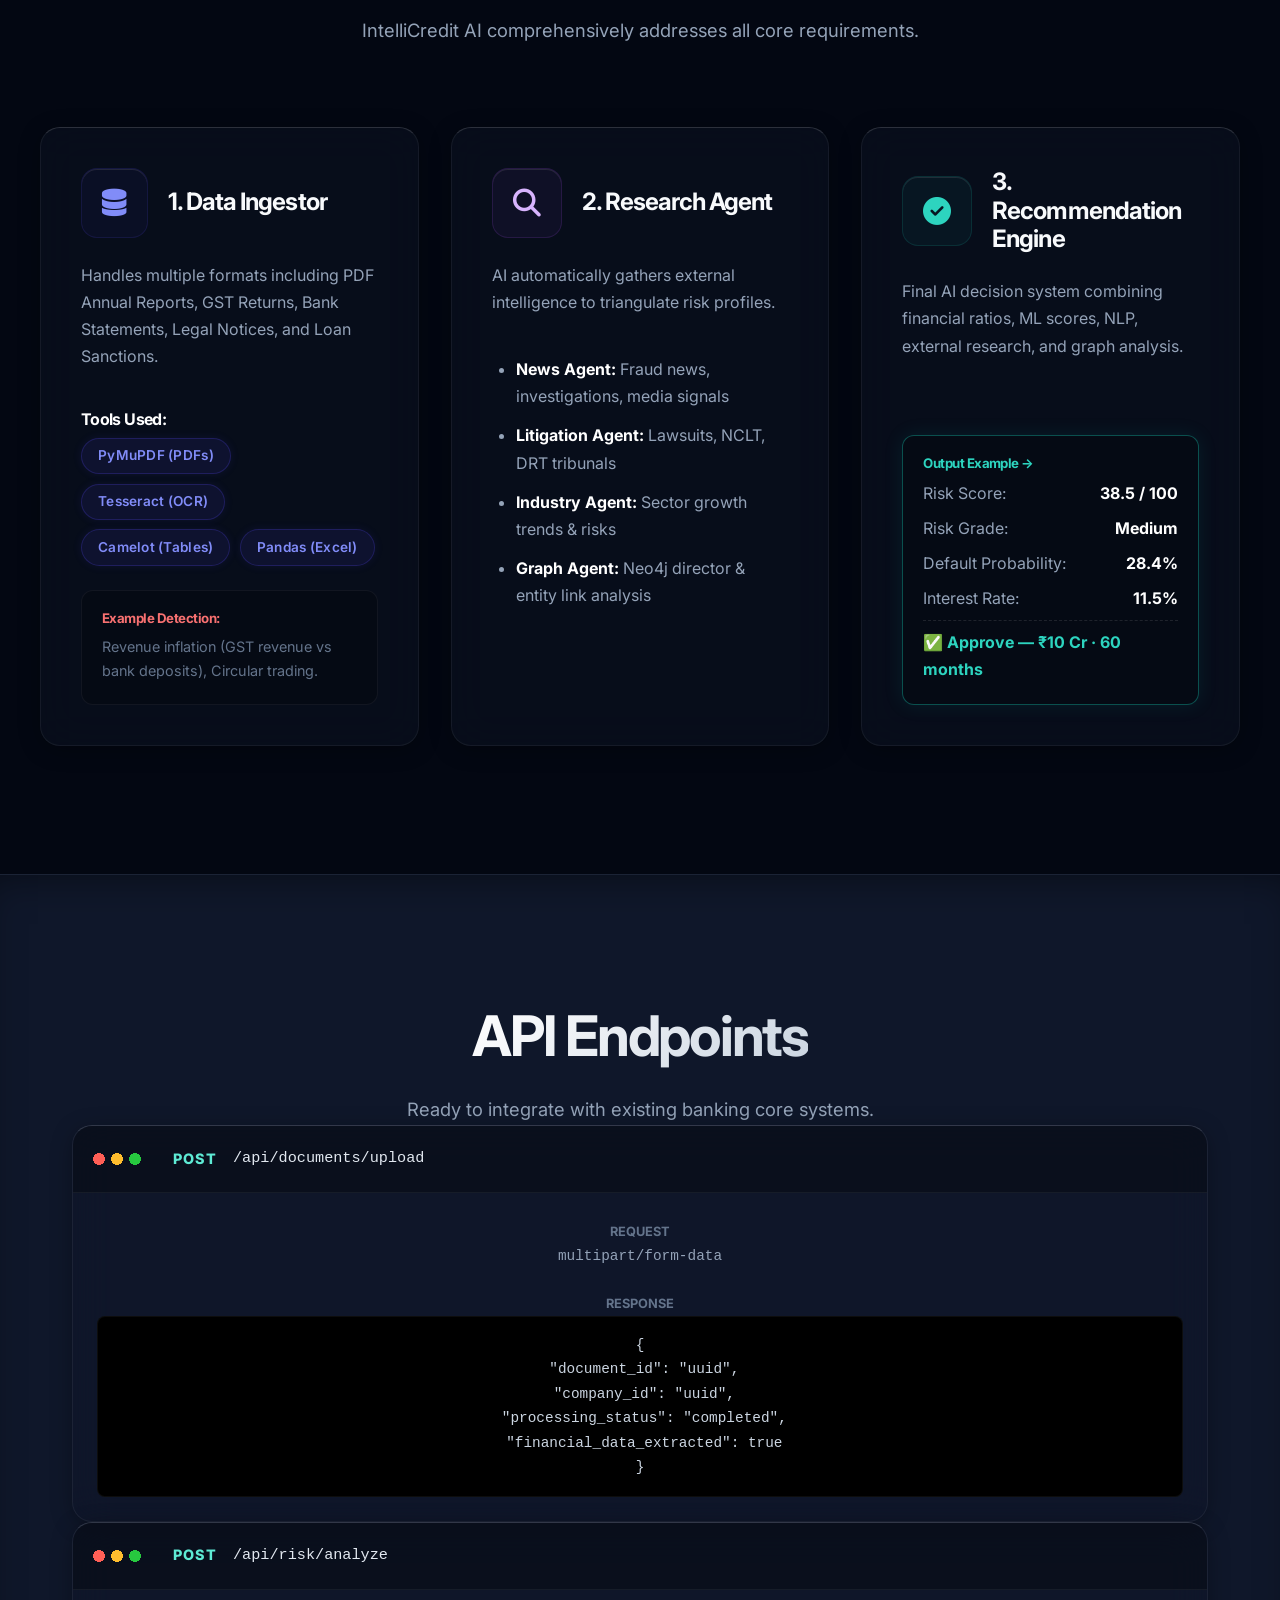
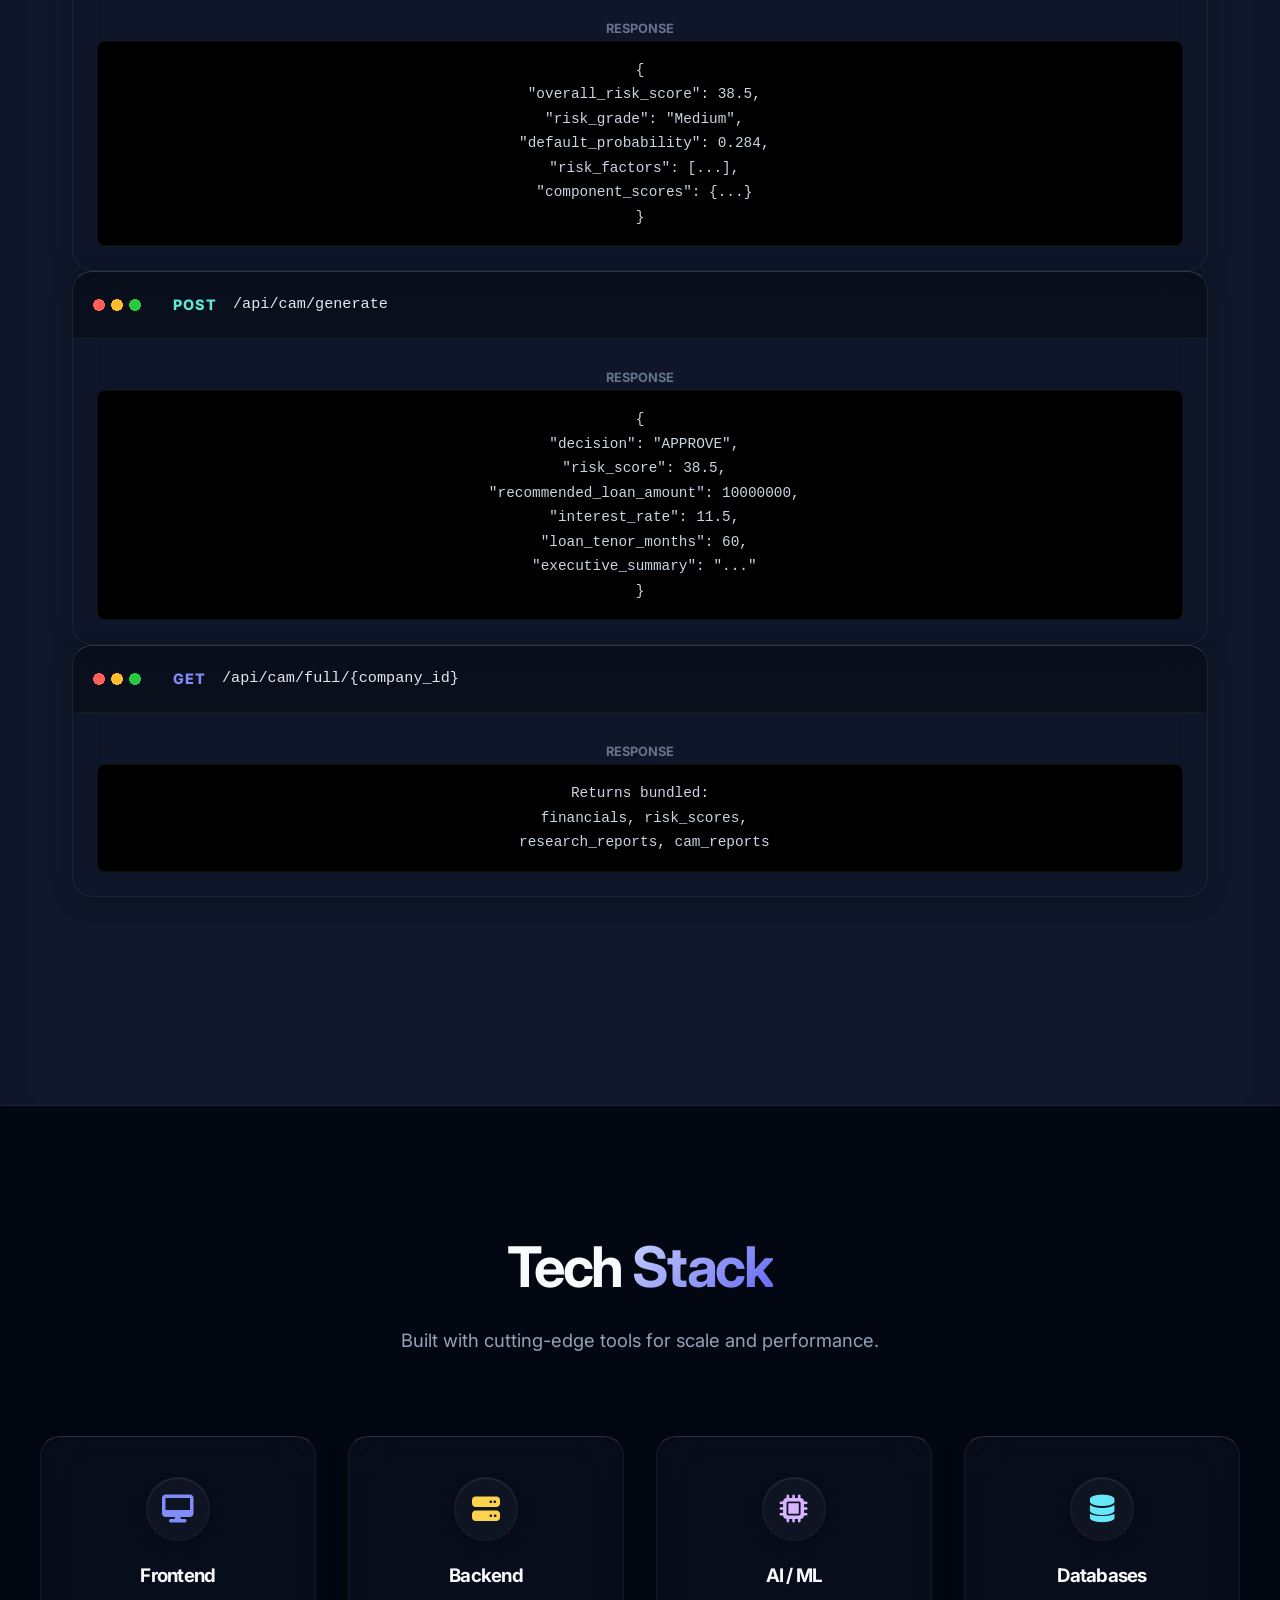
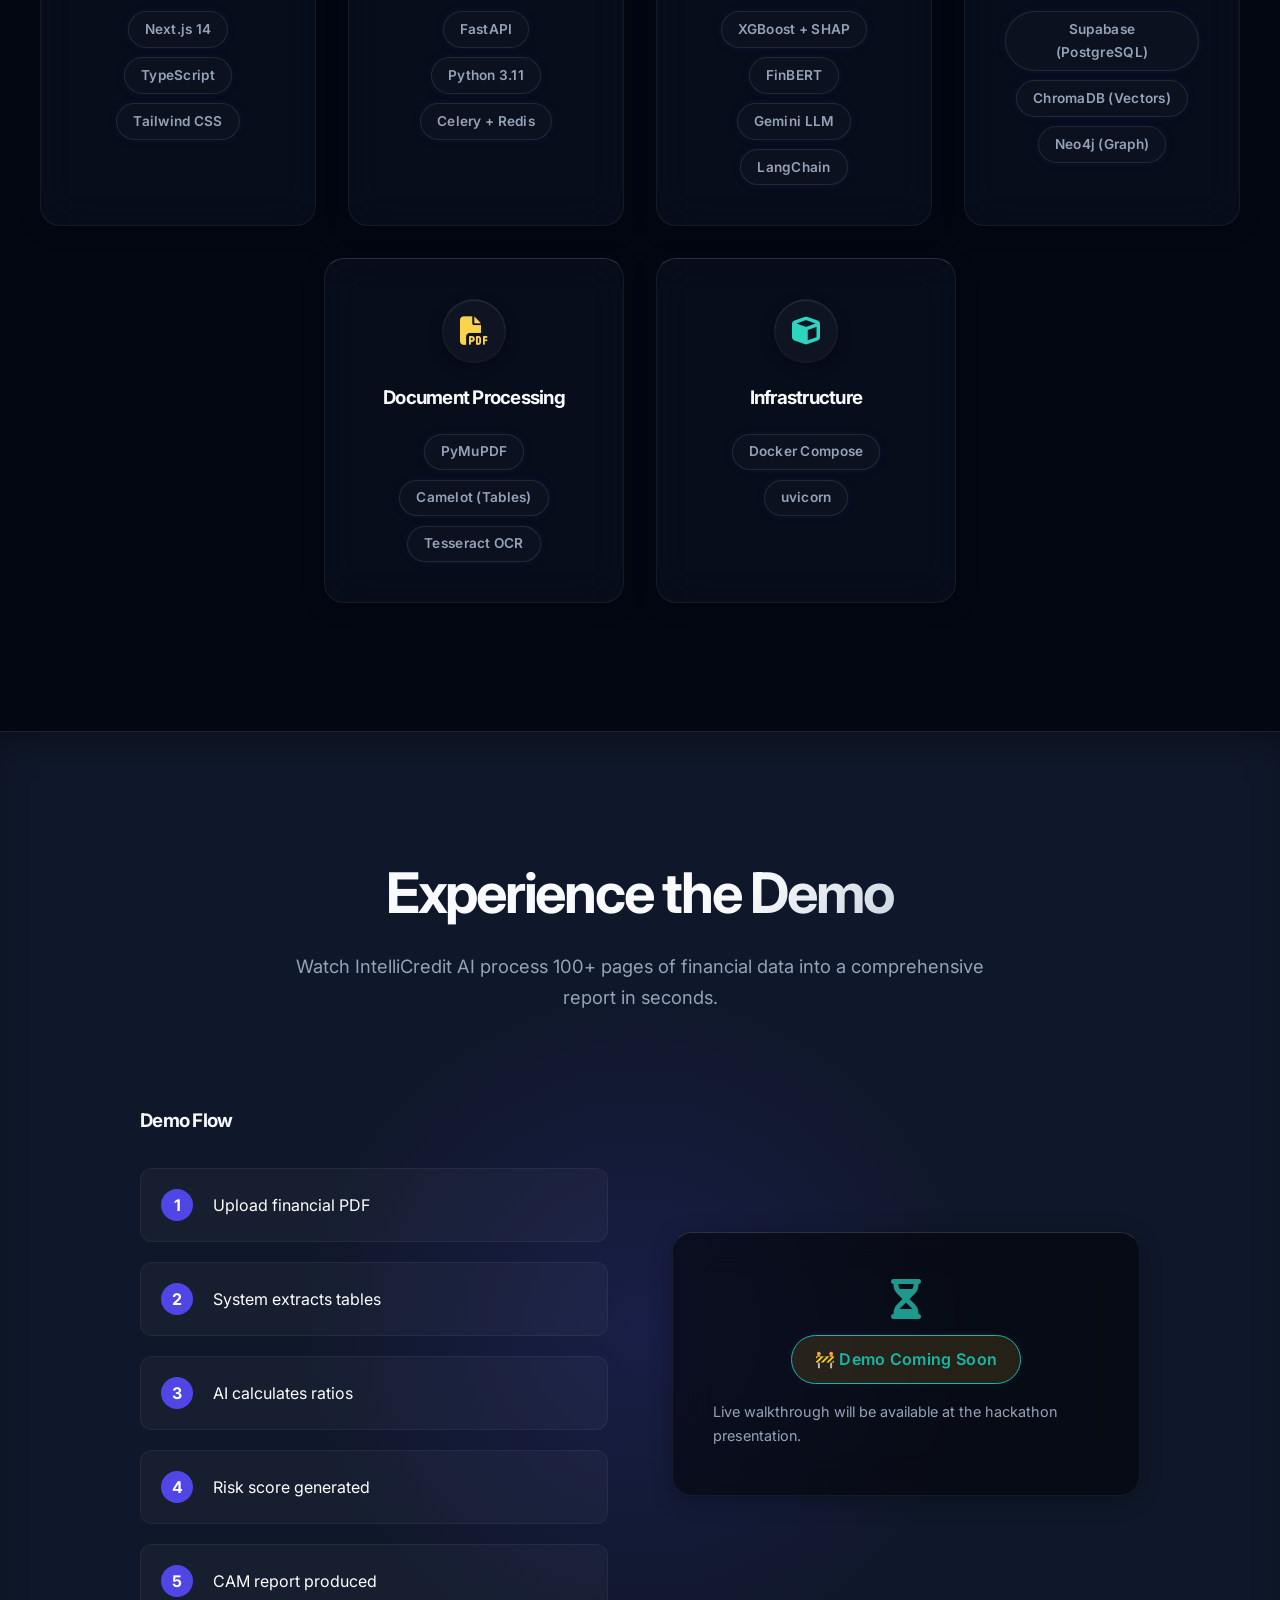
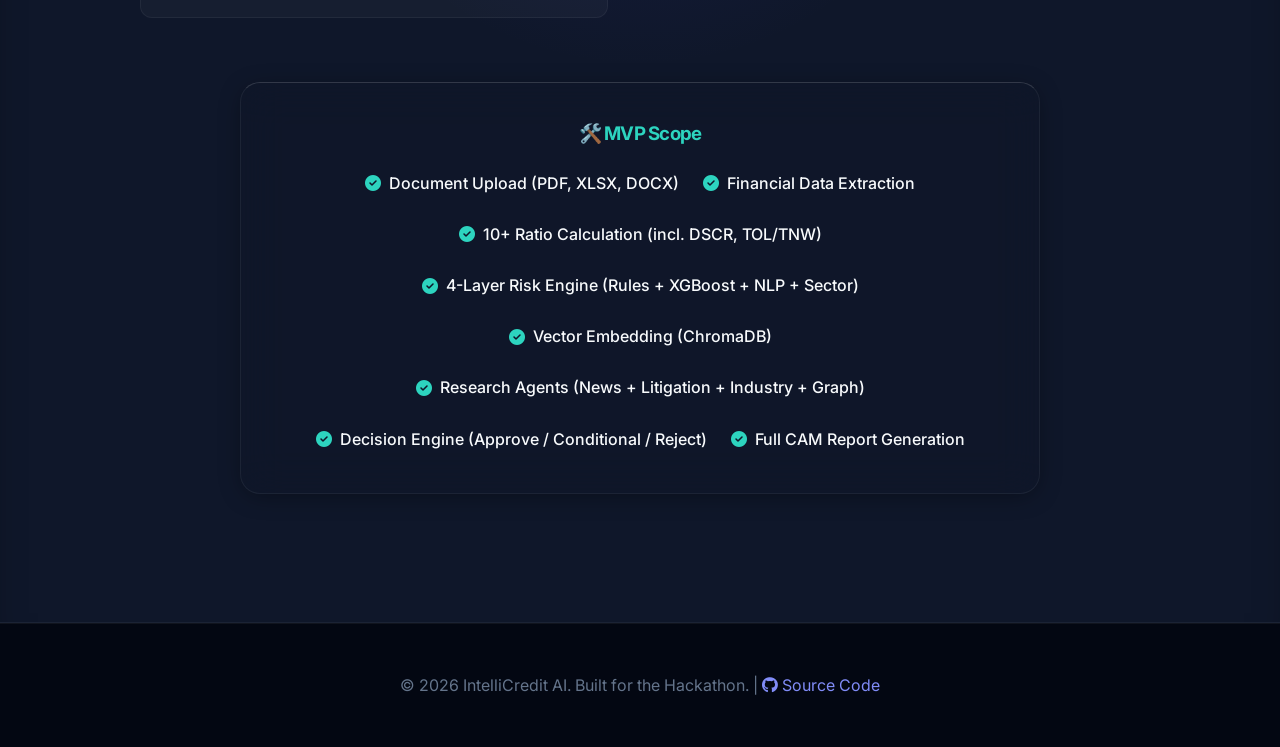
==== commit 599a112f: "api/dmeo/github.update" ====
--- a/index.html
+++ b/index.html
@@ -12,6 +12,44 @@
         rel="stylesheet">
     <!-- Custom CSS -->
     <link rel="stylesheet" href="style.css">
+    <style>
+        .nav-tooltip { position: relative; display: inline-block; }
+        .nav-tooltip::after {
+            content: attr(data-tip);
+            position: absolute;
+            top: calc(100% + 12px);
+            left: 50%;
+            transform: translateX(-50%);
+            background: rgba(15, 15, 30, 0.95);
+            color: #fbbf24;
+            border: 1px solid rgba(251, 191, 36, 0.4);
+            padding: 0.5rem 0.8rem;
+            border-radius: 0.5rem;
+            font-size: 0.85rem;
+            white-space: nowrap;
+            pointer-events: none;
+            opacity: 0;
+            transition: all 0.2s ease;
+            z-index: 10000;
+            box-shadow: 0 10px 25px -5px rgba(0, 0, 0, 0.5);
+        }
+        /* Tooltip Arrow */
+        .nav-tooltip::before {
+            content: "";
+            position: absolute;
+            top: calc(100% + 6px);
+            left: 50%;
+            transform: translateX(-50%);
+            border-width: 0 6px 6px 6px;
+            border-style: solid;
+            border-color: transparent transparent rgba(251, 191, 36, 0.4) transparent;
+            opacity: 0;
+            transition: all 0.2s ease;
+            pointer-events: none;
+            z-index: 10000;
+        }
+        .nav-tooltip:hover::after, .nav-tooltip:hover::before { opacity: 1; }
+    </style>
 </head>
 
 <body>
@@ -29,7 +67,8 @@
             <a href="#solution">Solution</a>
             <a href="architecture.html">Structure & Architecture</a>
             <a href="#demo" class="btn btn-outline-primary btn-sm">Try Demo</a>
-            <a href="http://localhost:8000/docs" target="_blank" class="btn btn-outline-primary btn-sm">API Docs</a>
+            <span class="nav-tooltip" data-tip="Not yet public 🔒"><a href="http://localhost:8000/docs" target="_blank" class="btn btn-outline-primary btn-sm" style="pointer-events:none;opacity:0.55;">API Docs</a></span>
+            <a href="https://github.com/manav-Mnv/intelli-credit-ai-1.0.git" target="_blank" class="btn btn-outline-primary btn-sm"><i class="fab fa-github"></i> GitHub</a>
         </nav>
     </header>
 
@@ -482,7 +521,7 @@
                     <div class="api-body">
                         <div>
                             <span class="api-label">Request</span>
-                            <p class="api-code-inline">multipart/form-data (PDF, XLSX, DOCX, TXT)</p>
+                            <p class="api-code-inline">multipart/form-data</p>
                         </div>
                         <div>
                             <span class="api-label">Response</span>
@@ -664,19 +703,16 @@
                     </div>
                 </div>
 
-                <div class="demo-video-placeholder glass-card">
-                    <div class="animate-pulse-glow demo-play-btn">
-                        <button class="btn btn-primary circle-btn">
-                            <i class="fas fa-play icon-xl"></i>
-                        </button>
-                    </div>
-                    <p class="text-secondary mt-2">Click to start interactive demo</p>
+                <div class="demo-video-placeholder glass-card" style="display:flex;flex-direction:column;align-items:center;justify-content:center;gap:1rem;">
+                    <i class="fas fa-hourglass-half icon-xl text-accent" style="opacity:0.7;"></i>
+                    <span class="badge" style="font-size:1rem;padding:0.6rem 1.4rem;background:rgba(251,191,36,0.12);border:1px solid var(--accent);color:var(--accent);border-radius:2rem;">🚧 Demo Coming Soon</span>
+                    <p class="text-secondary" style="font-size:0.9rem;">Live walkthrough will be available at the hackathon presentation.</p>
                 </div>
             </div>
 
             <!-- MVP Scope Box -->
             <div class="glass-card mvp-box mx-auto">
-                <h3 class="text-accent text-center mb-1">✅ MVP — All Phases Complete</h3>
+                <h3 class="text-accent text-center mb-1">🛠️ MVP Scope</h3>
                 <div class="mvp-features">
                     <div class="mvp-item"><i class="fas fa-check-circle text-accent"></i> Document Upload (PDF, XLSX, DOCX)</div>
                     <div class="mvp-item"><i class="fas fa-check-circle text-accent"></i> Financial Data Extraction</div>
@@ -694,7 +730,7 @@
 
     <!-- Footer -->
     <footer class="footer">
-        <p>© 2026 IntelliCredit AI. Built for the Hackathon.</p>
+        <p>© 2026 IntelliCredit AI. Built for the Hackathon. | <a href="https://github.com/manav-Mnv/intelli-credit-ai-1.0.git" target="_blank" class="text-primary"><i class="fab fa-github"></i> Source Code</a></p>
     </footer>
 
 </body>
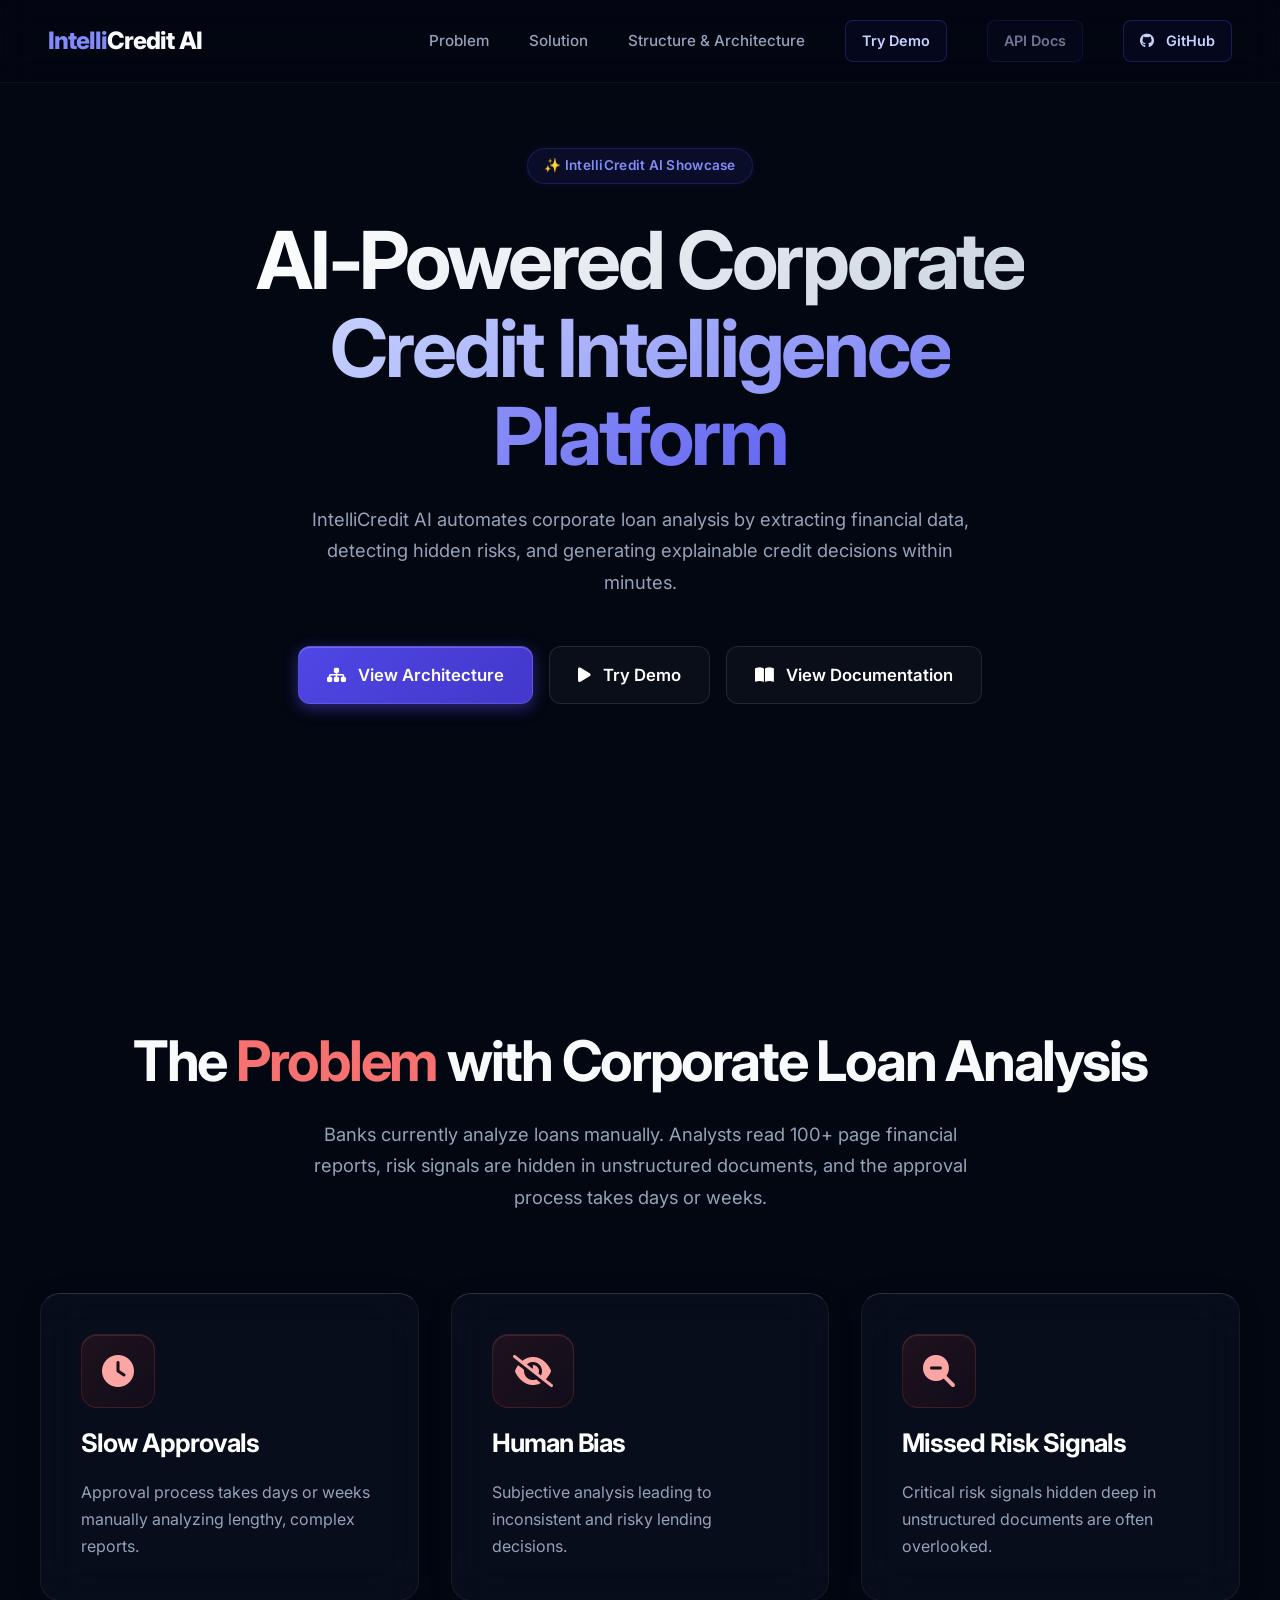
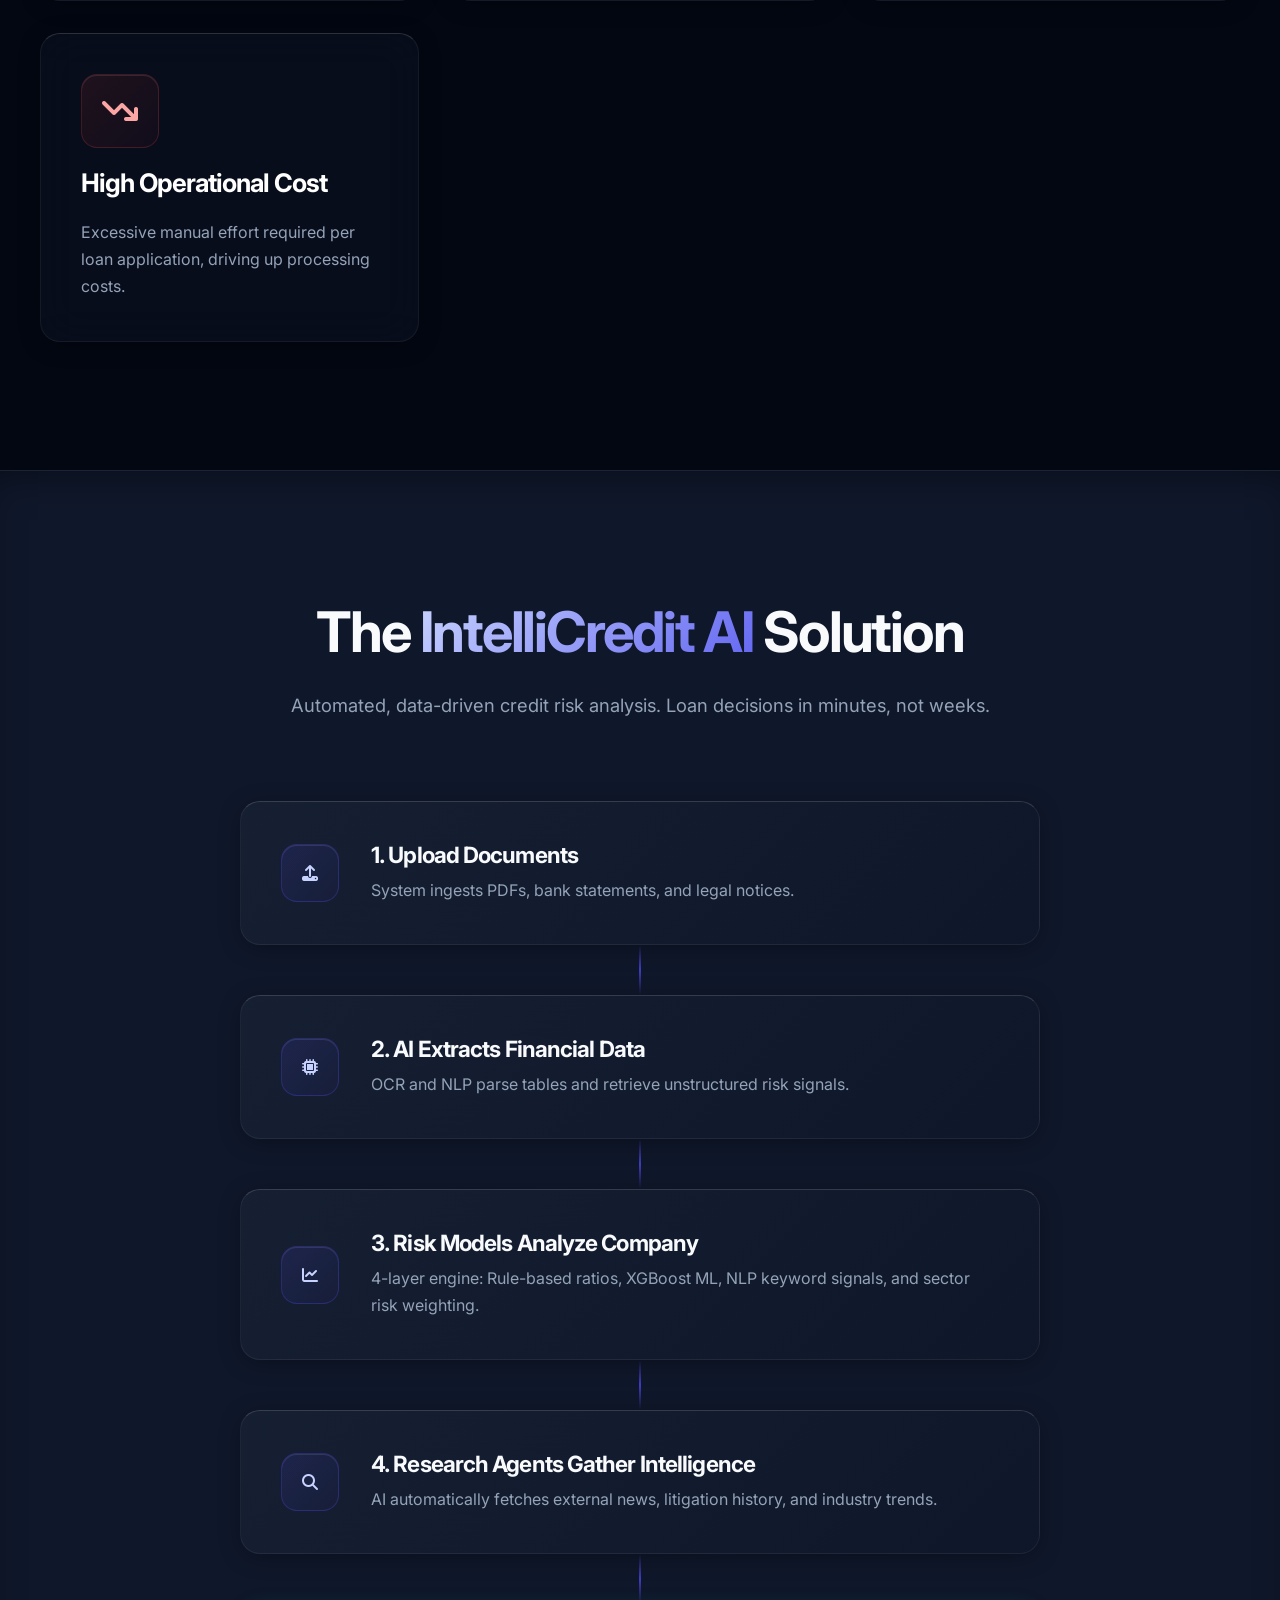
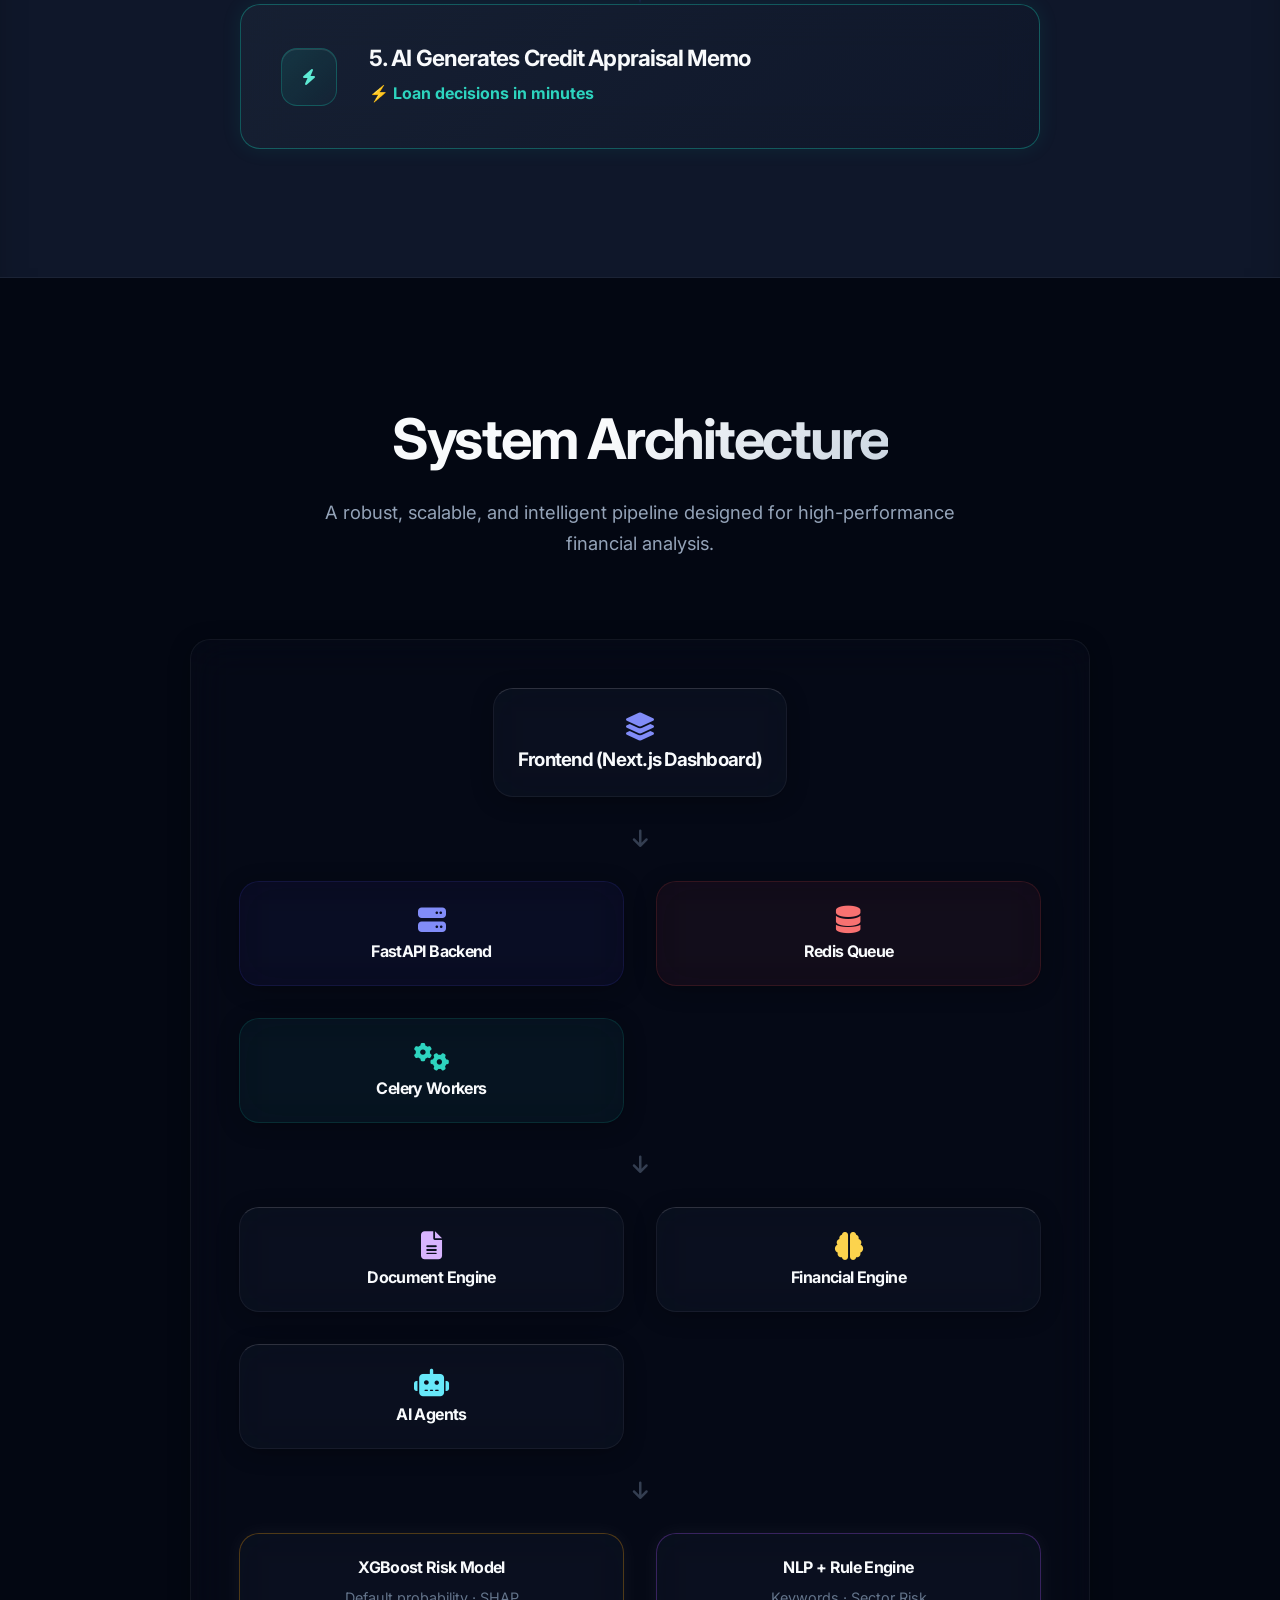
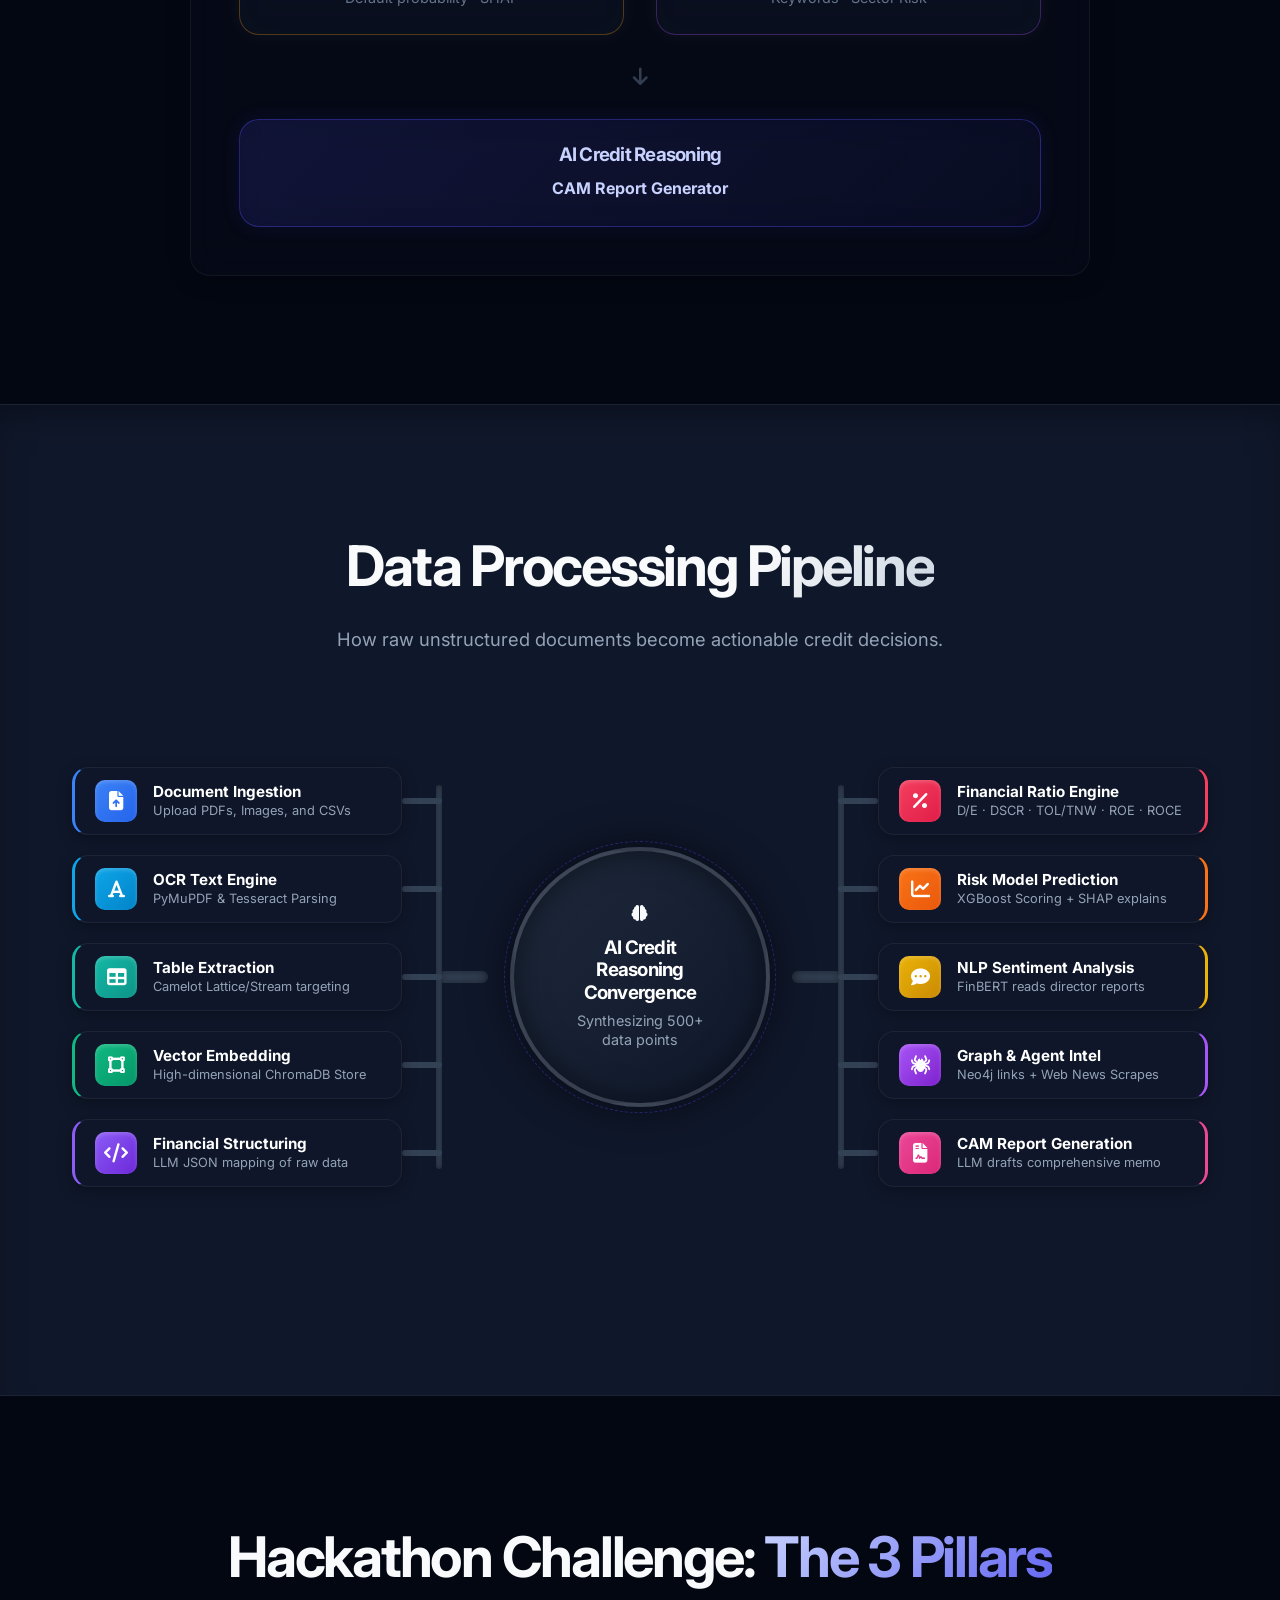
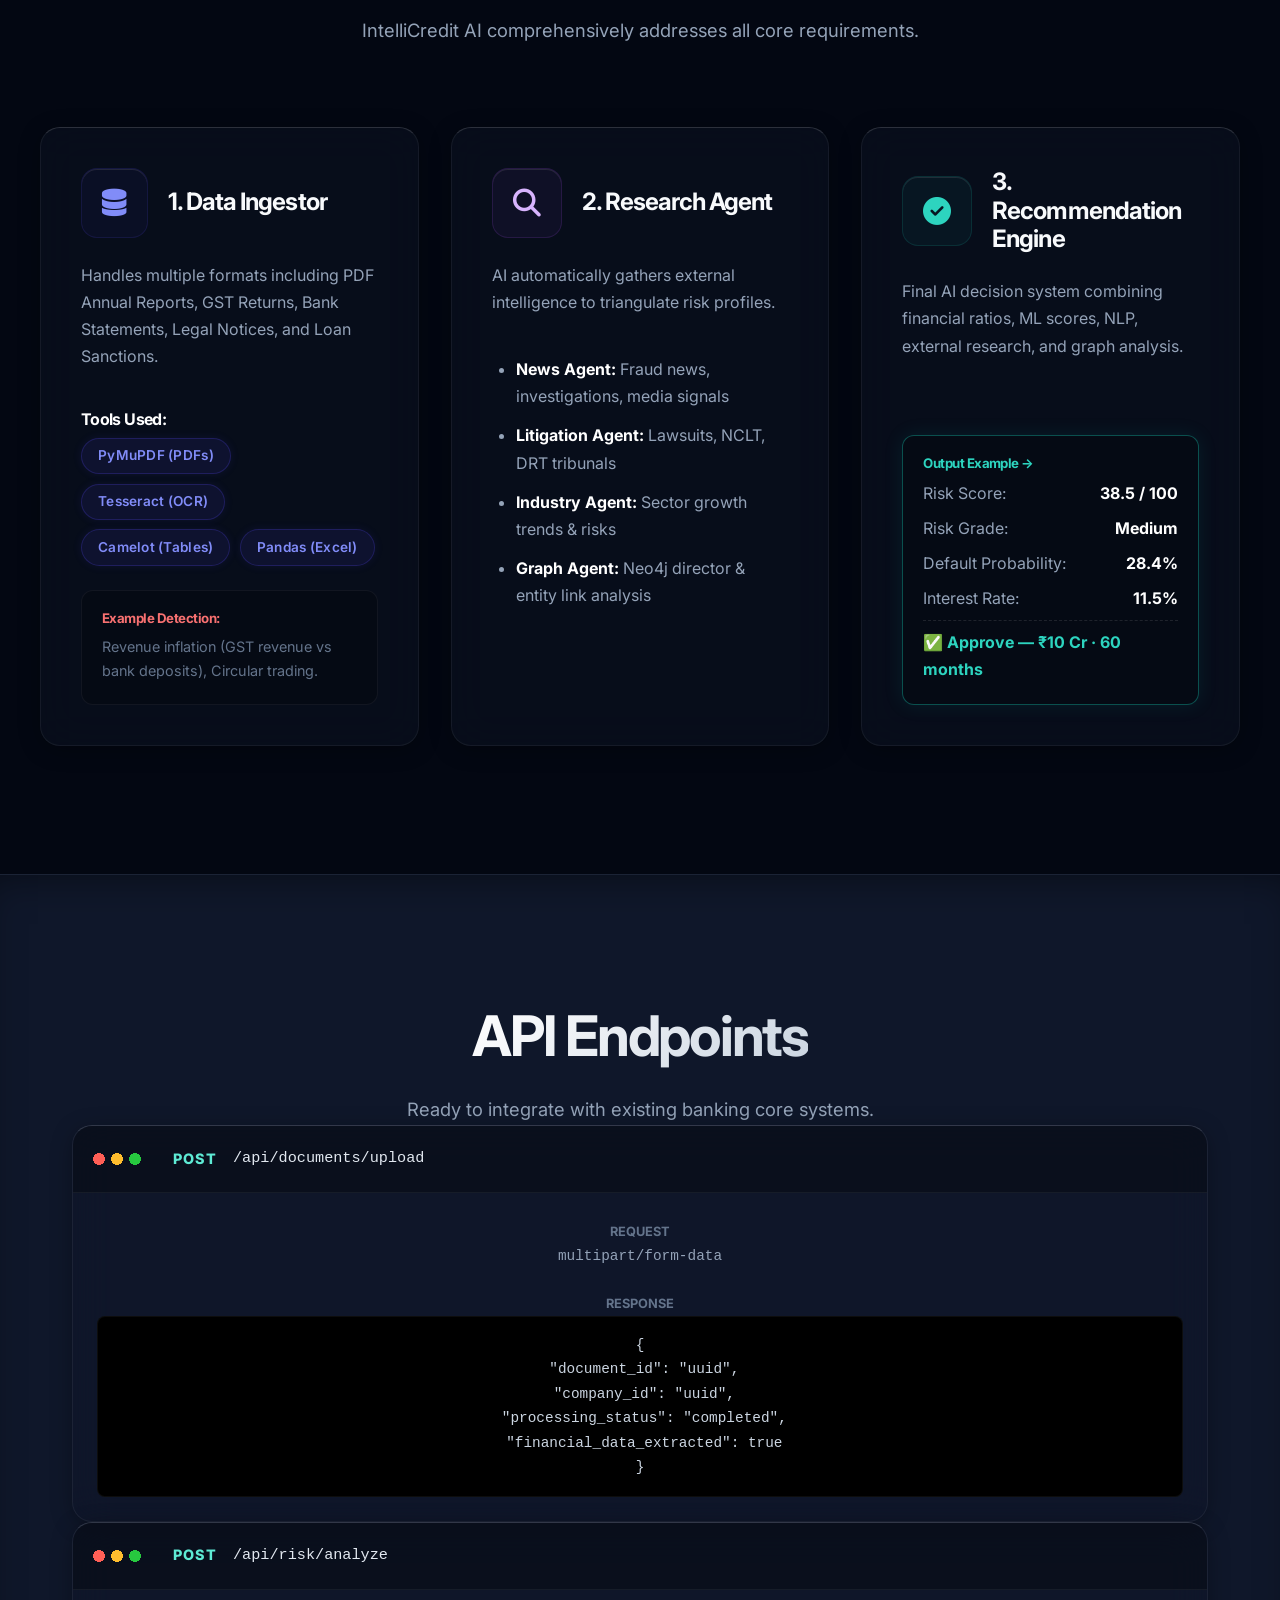
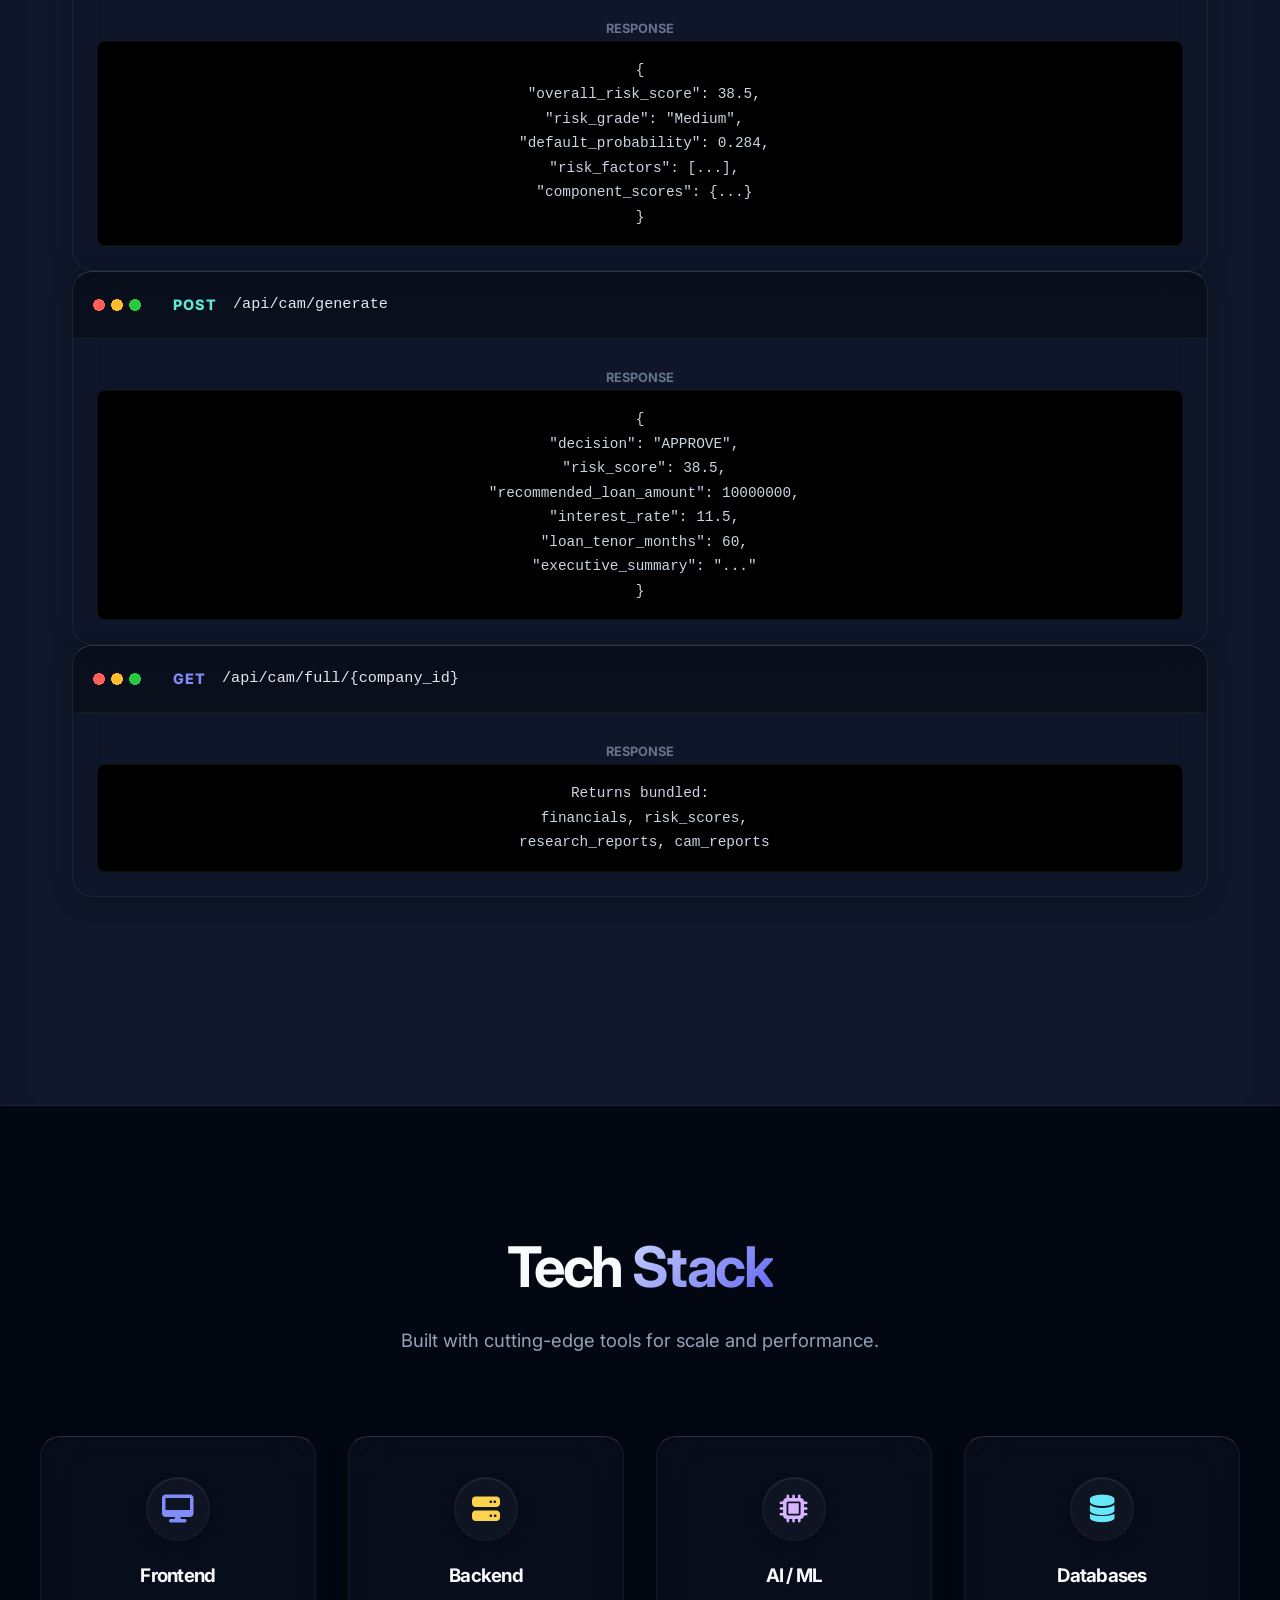
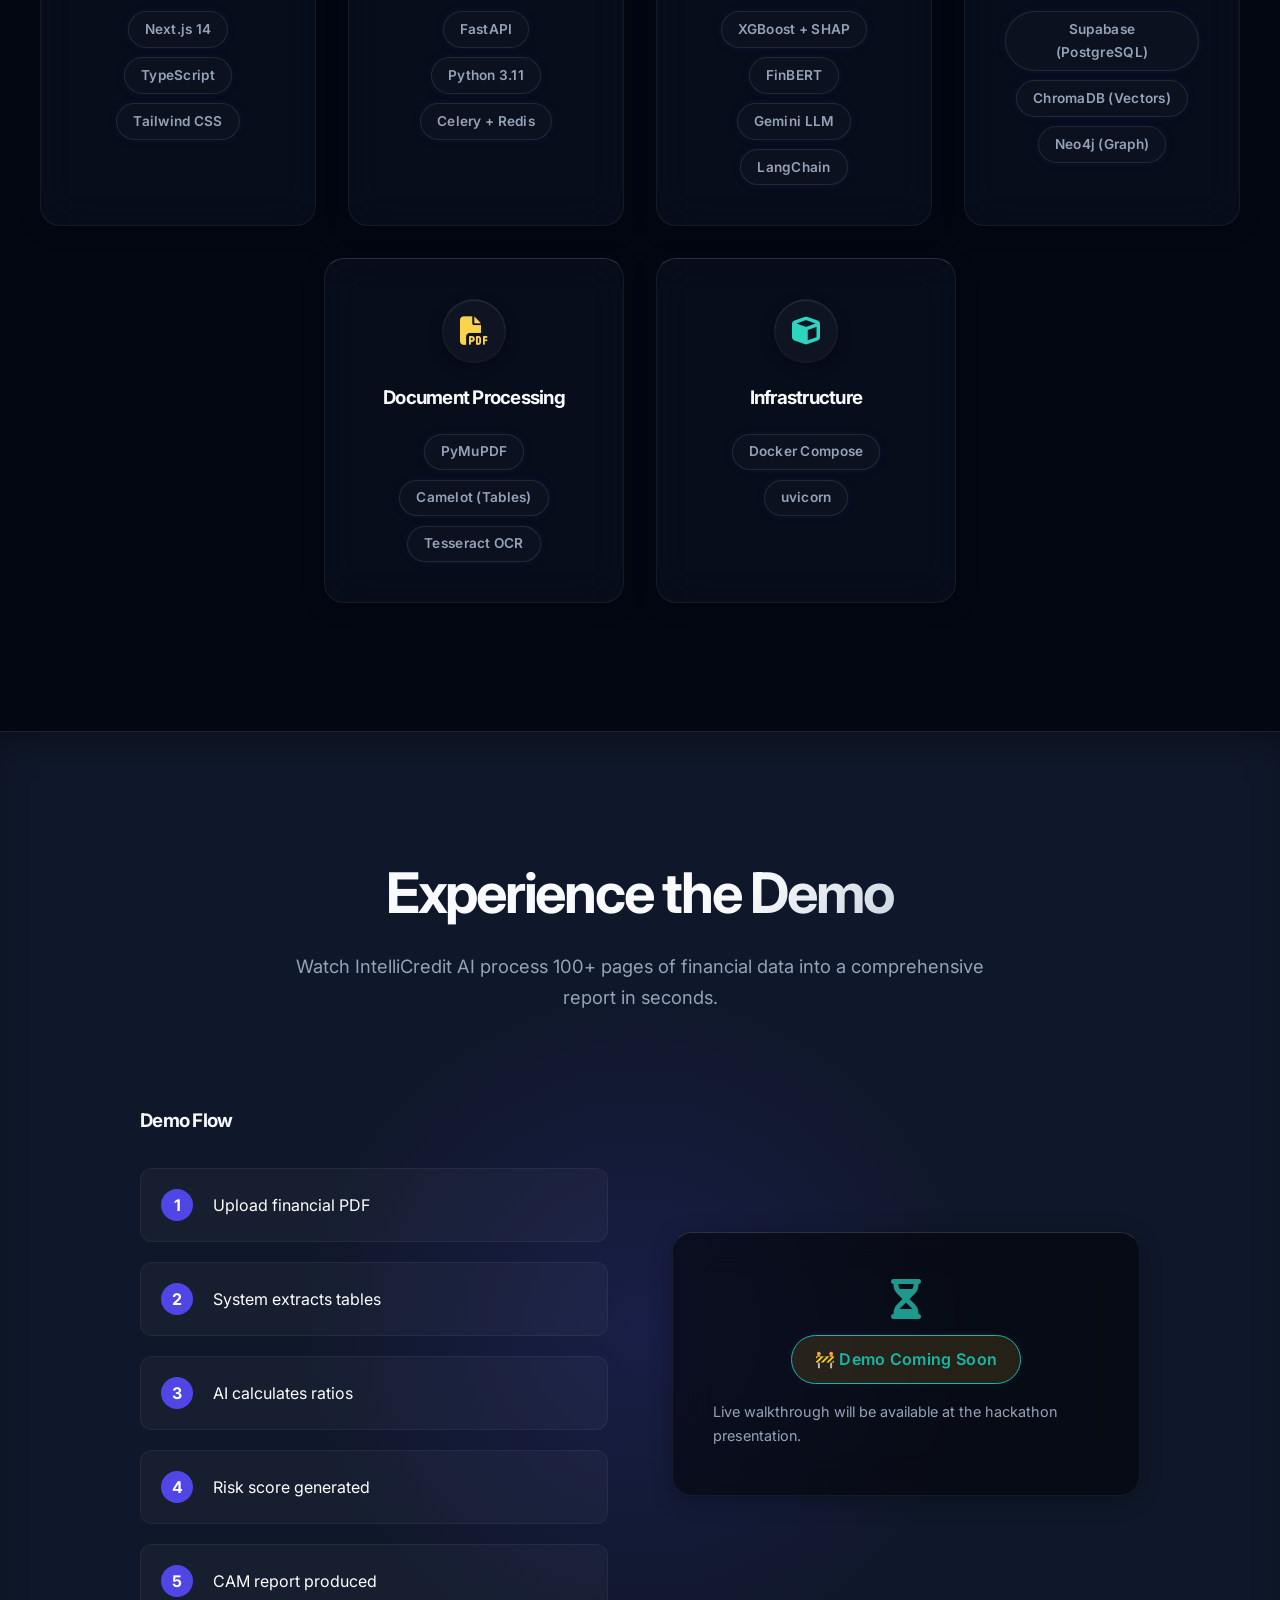
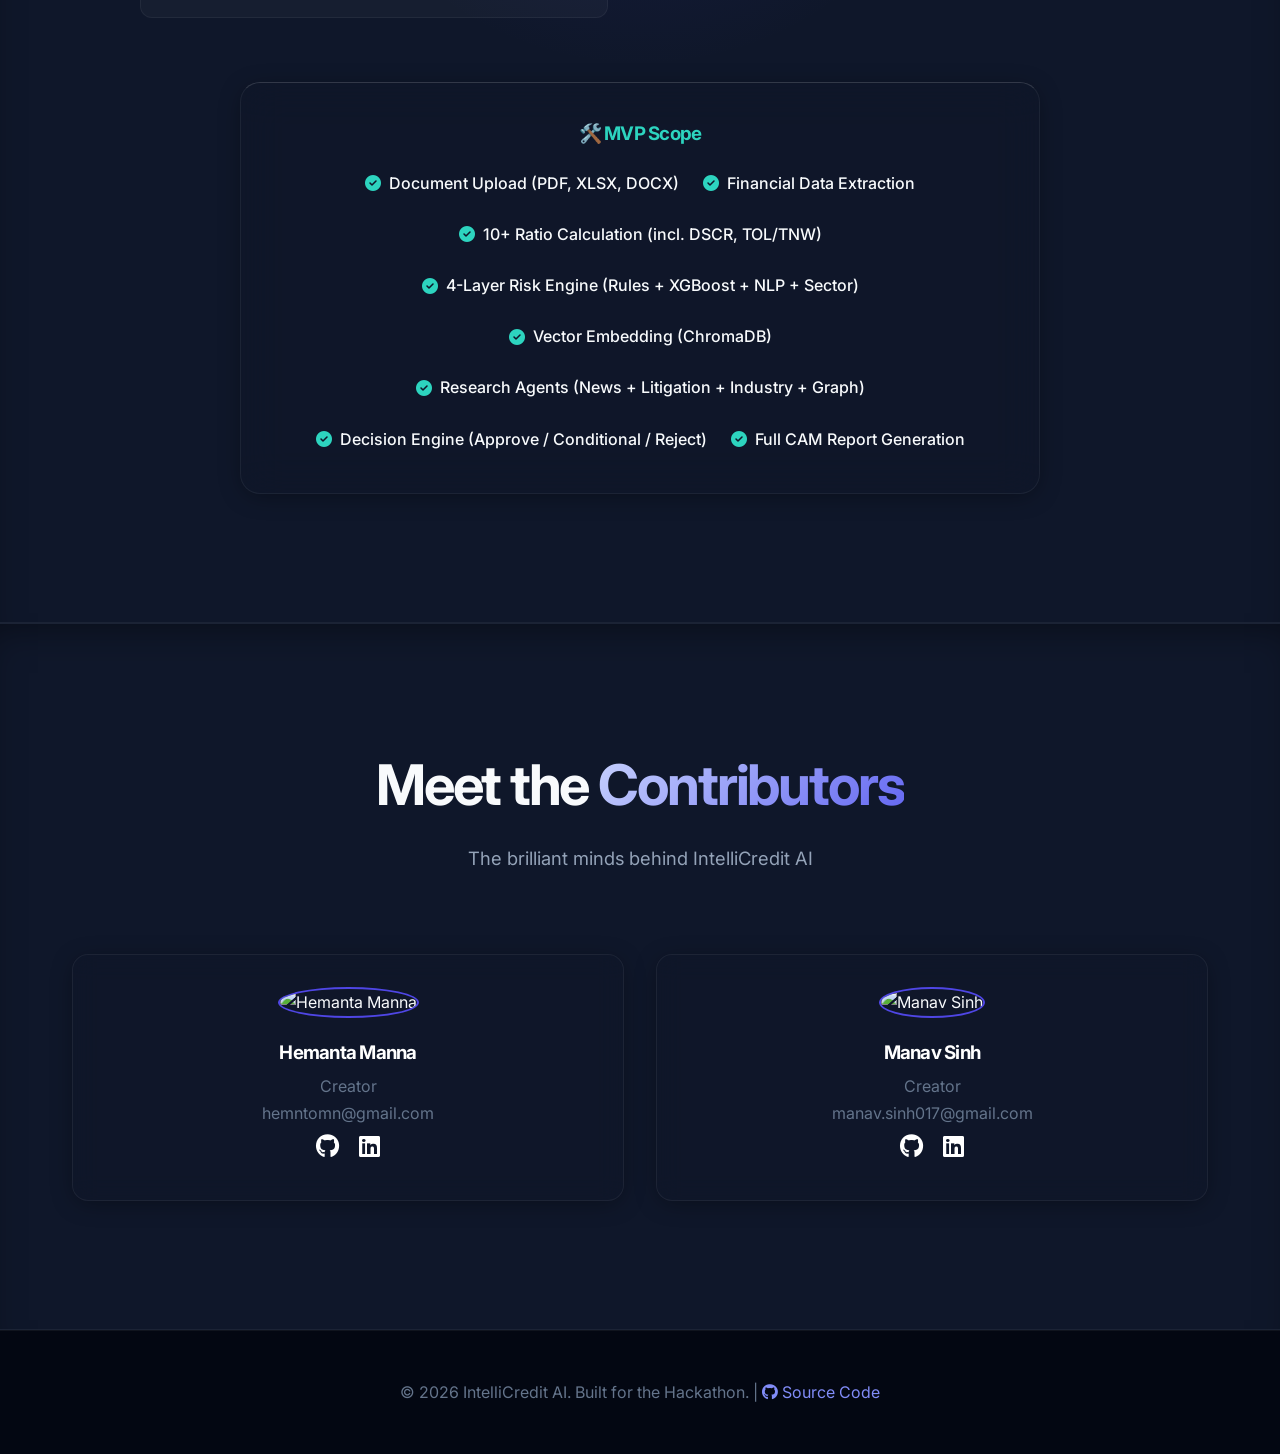
==== commit 79d798fc: "update info" ====
--- a/index.html
+++ b/index.html
@@ -728,6 +728,48 @@
         </div>
     </section>
 
+    <!-- Contributors Section -->
+    <section class="section bg-secondary" id="contributors">
+        <div class="container">
+            <div class="section-header text-center mb-2">
+                <h2>Meet the <span class="text-gradient-primary">Contributors</span></h2>
+                <p class="subtitle">The brilliant minds behind IntelliCredit AI</p>
+            </div>
+            <div class="grid grid-2">
+                <!-- Contributor 1 -->
+                <div class="glass-card contributor-card">
+                    <div class="contributor-avatar">
+                        <img src="https://avatars.githubusercontent.com/u/12345678?v=4" alt="Hemanta Manna" loading="lazy" />
+                    </div>
+                    <div class="contributor-details">
+                        <h3>Hemanta Manna</h3>
+                        <p class="text-muted">Creator</p>
+                        <p class="text-muted">hemntomn@gmail.com</p>
+                        <div class="contributor-social">
+                            <a href="https://github.com/hemantooo" target="_blank" class="text-primary"><i class="fab fa-github"></i></a>
+                            <a href="https://www.linkedin.com/in/hemanta-manna-328318379/" target="_blank" class="text-primary"><i class="fab fa-linkedin"></i></a>
+                        </div>
+                    </div>
+                </div>
+                <!-- Contributor 2 -->
+                <div class="glass-card contributor-card">
+                    <div class="contributor-avatar">
+                        <img src="https://avatars.githubusercontent.com/u/87654321?v=4" alt="Manav Sinh" loading="lazy" />
+                    </div>
+                    <div class="contributor-details">
+                        <h3>Manav Sinh</h3>
+                        <p class="text-muted">Creator</p>
+                        <p class="text-muted">manav.sinh017@gmail.com</p>
+                        <div class="contributor-social">
+                            <a href="https://github.com/manav-Mnv" target="_blank" class="text-primary"><i class="fab fa-github"></i></a>
+                            <a href="https://www.linkedin.com/in/manav-sinh-906a891b6" target="_blank" class="text-primary"><i class="fab fa-linkedin"></i></a>
+                        </div>
+                    </div>
+                </div>
+            </div>
+        </div>
+    </section>
+
     <!-- Footer -->
     <footer class="footer">
         <p>© 2026 IntelliCredit AI. Built for the Hackathon. | <a href="https://github.com/manav-Mnv/intelli-credit-ai-1.0.git" target="_blank" class="text-primary"><i class="fab fa-github"></i> Source Code</a></p>
--- a/style.css
+++ b/style.css
@@ -1214,4 +1214,46 @@
     padding: 3rem;
     color: var(--text-muted);
     border-top: 1px solid rgba(255, 255, 255, 0.05);
+}
+
+/* Contributors Section */
+.contributor-card {
+    background: var(--glass-bg);
+    backdrop-filter: blur(12px);
+    -webkit-backdrop-filter: blur(12px);
+    border: 1px solid var(--glass-border);
+    border-radius: 16px;
+    padding: 2rem;
+    text-align: center;
+    transition: transform 0.3s ease, box-shadow 0.3s ease;
+}
+
+.contributor-card:hover {
+    transform: translateY(-5px) scale(1.02);
+    box-shadow: 0 8px 20px rgba(0, 0, 0, 0.6);
+}
+
+.contributor-avatar img {
+    width: 120px;
+    height: 120px;
+    border-radius: 50%;
+    object-fit: cover;
+    margin-bottom: 1rem;
+    border: 2px solid var(--primary);
+}
+
+.contributor-details h3 {
+    margin: 0.5rem 0;
+    color: var(--text-primary);
+}
+
+.contributor-social a {
+    margin: 0 0.5rem;
+    color: var(--text-primary);
+    font-size: 1.5rem;
+    transition: color 0.2s;
+}
+
+.contributor-social a:hover {
+    color: var(--primary);
 }
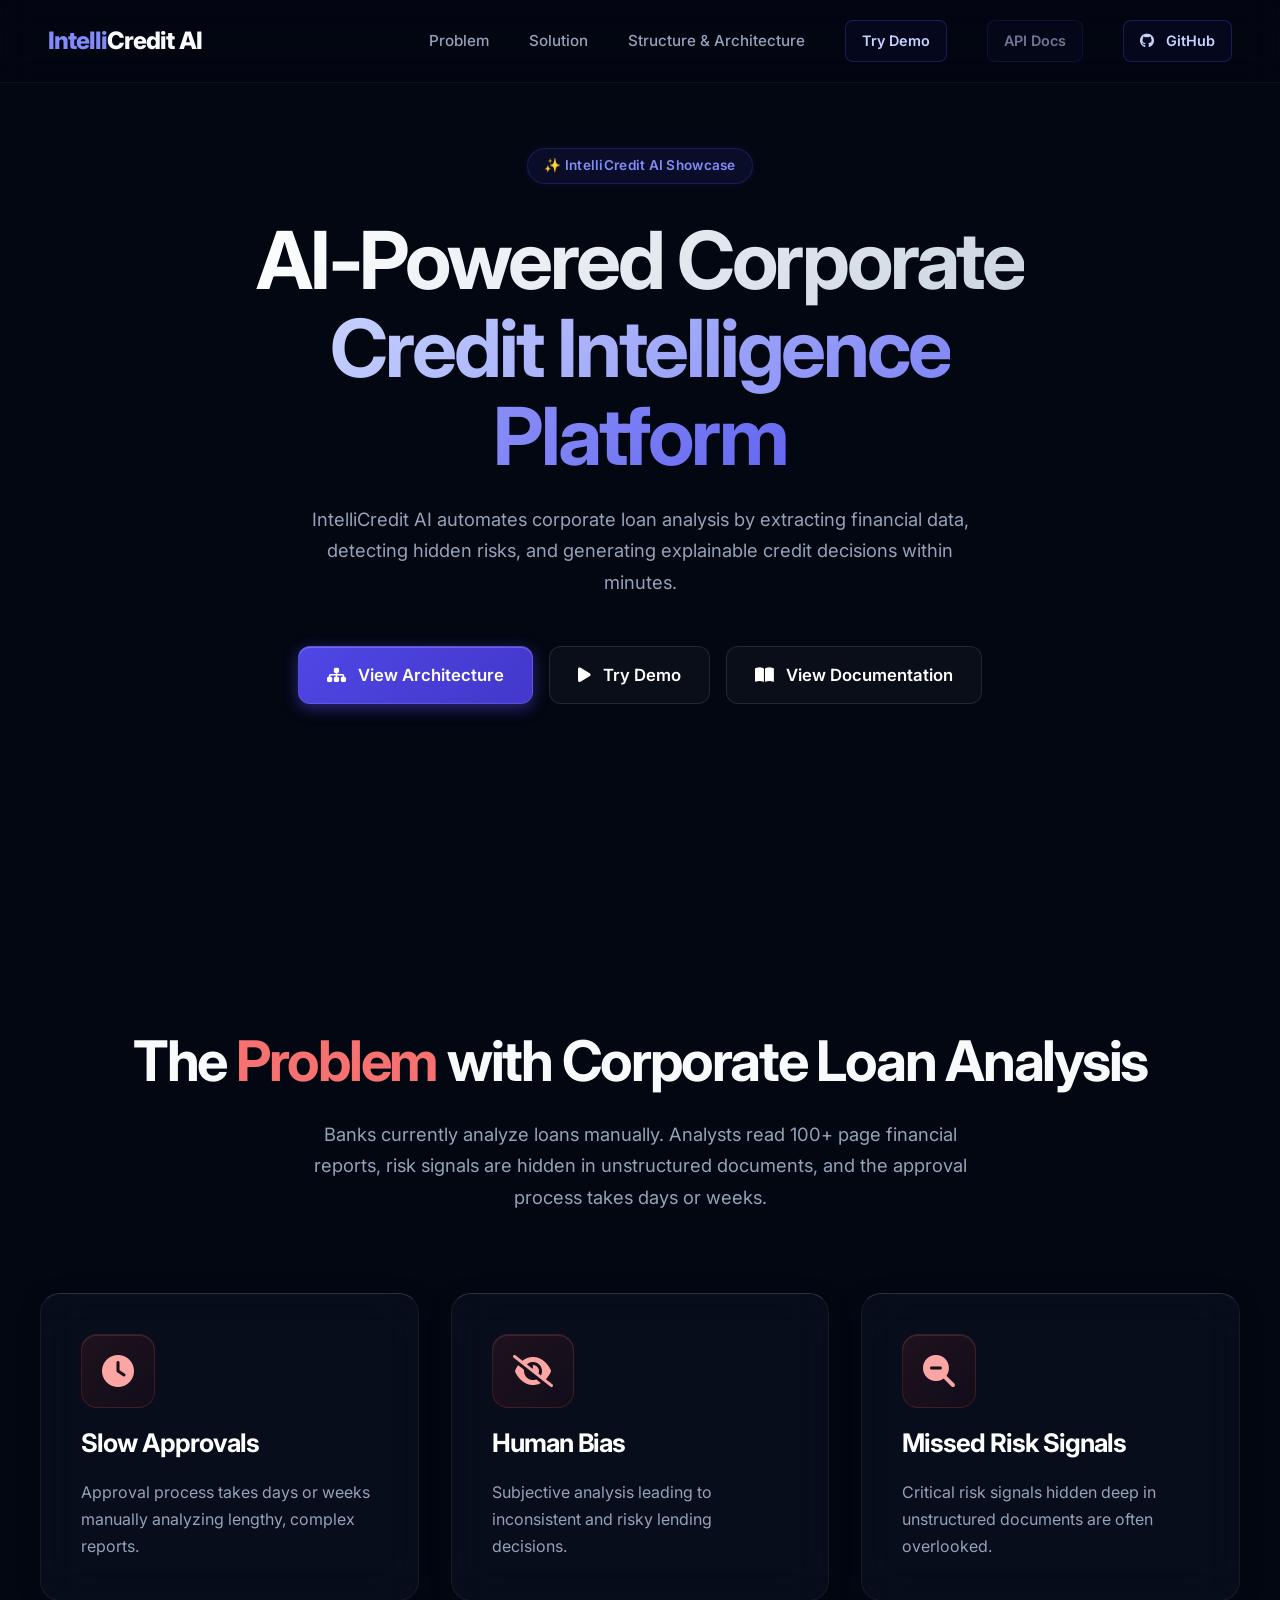
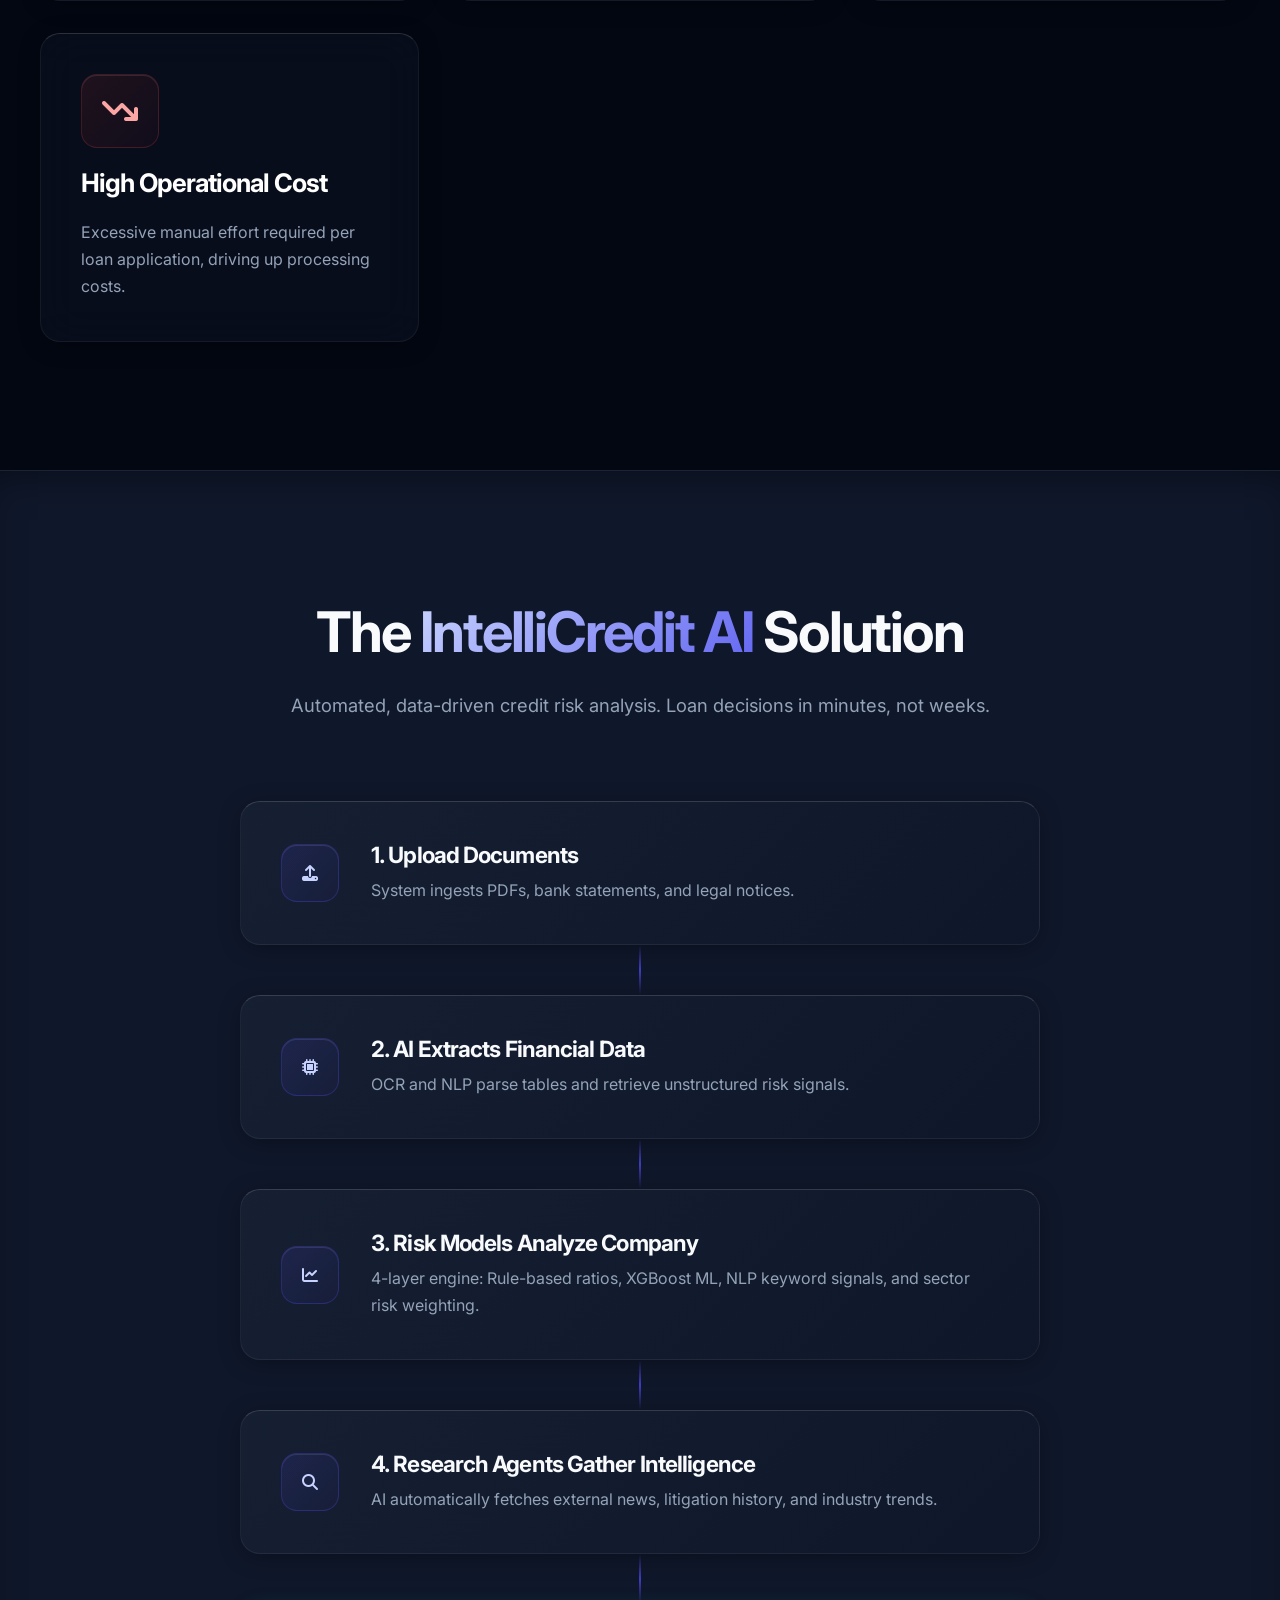
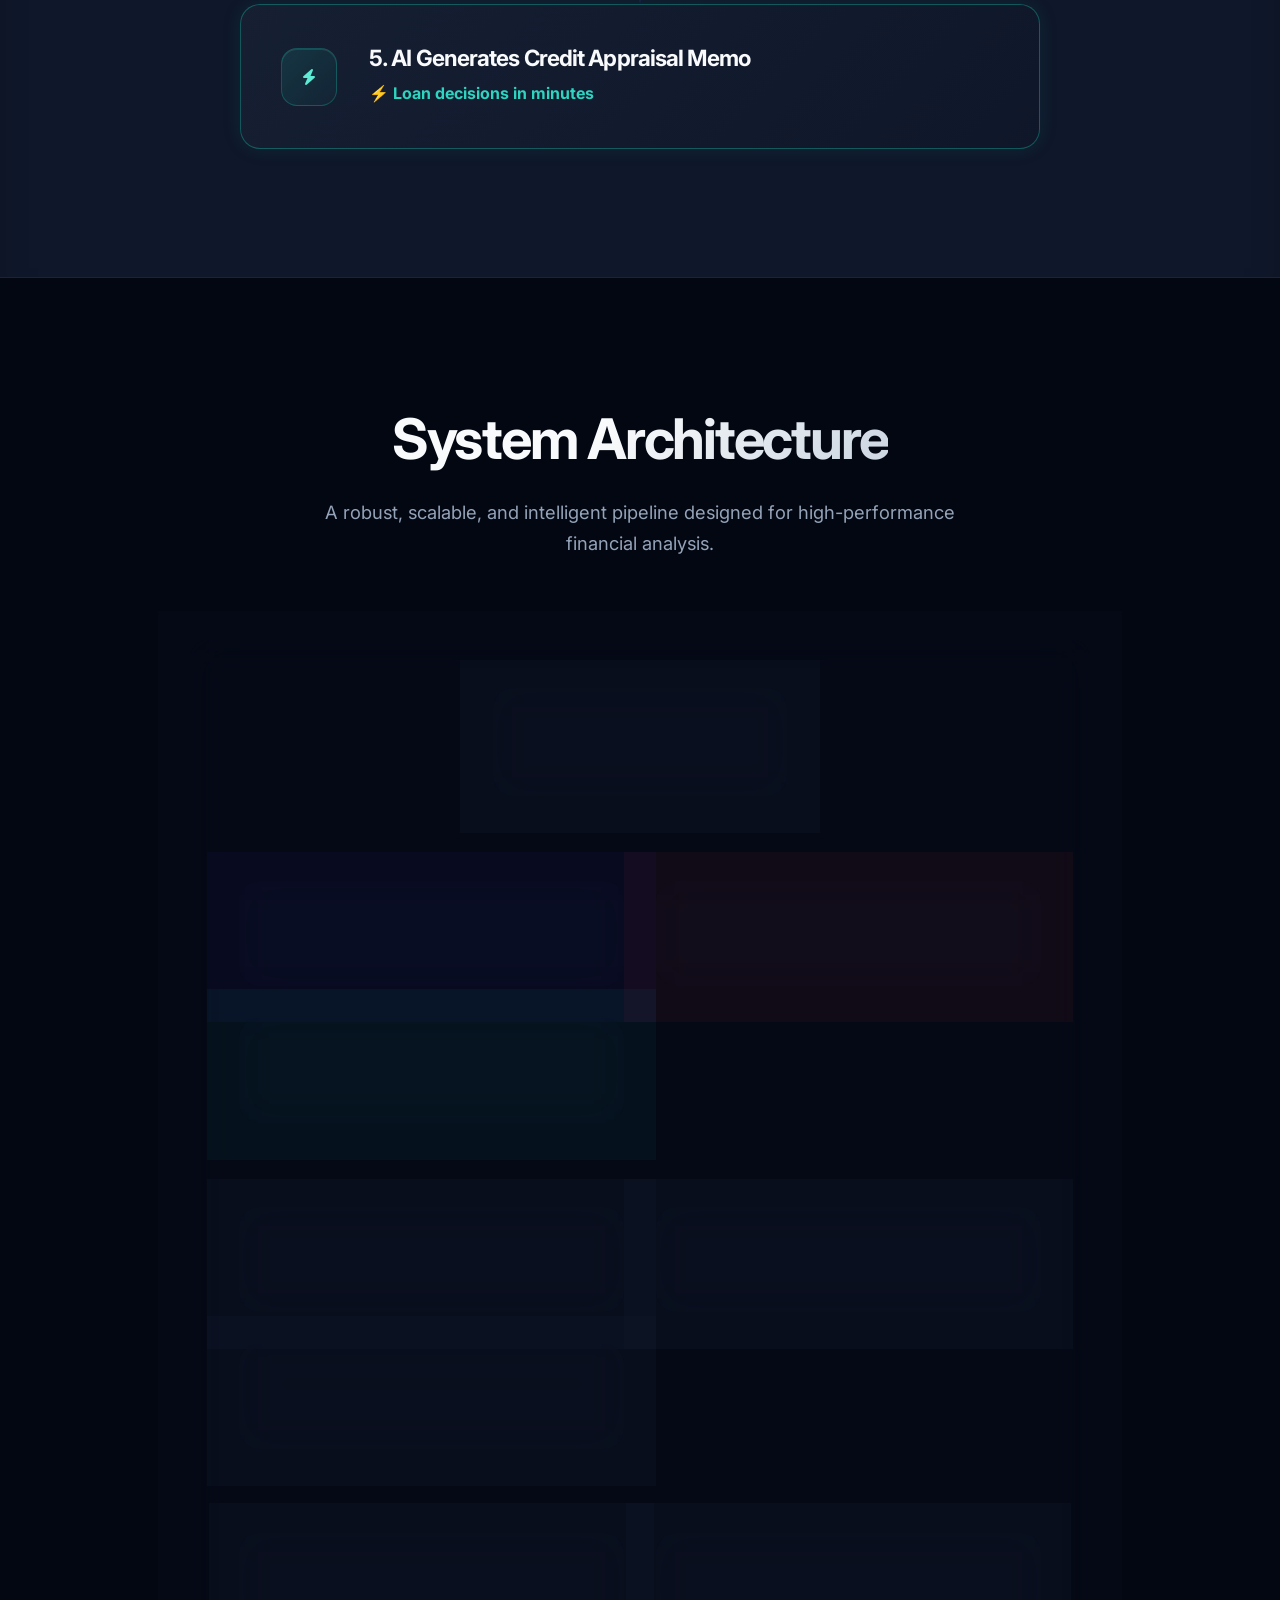
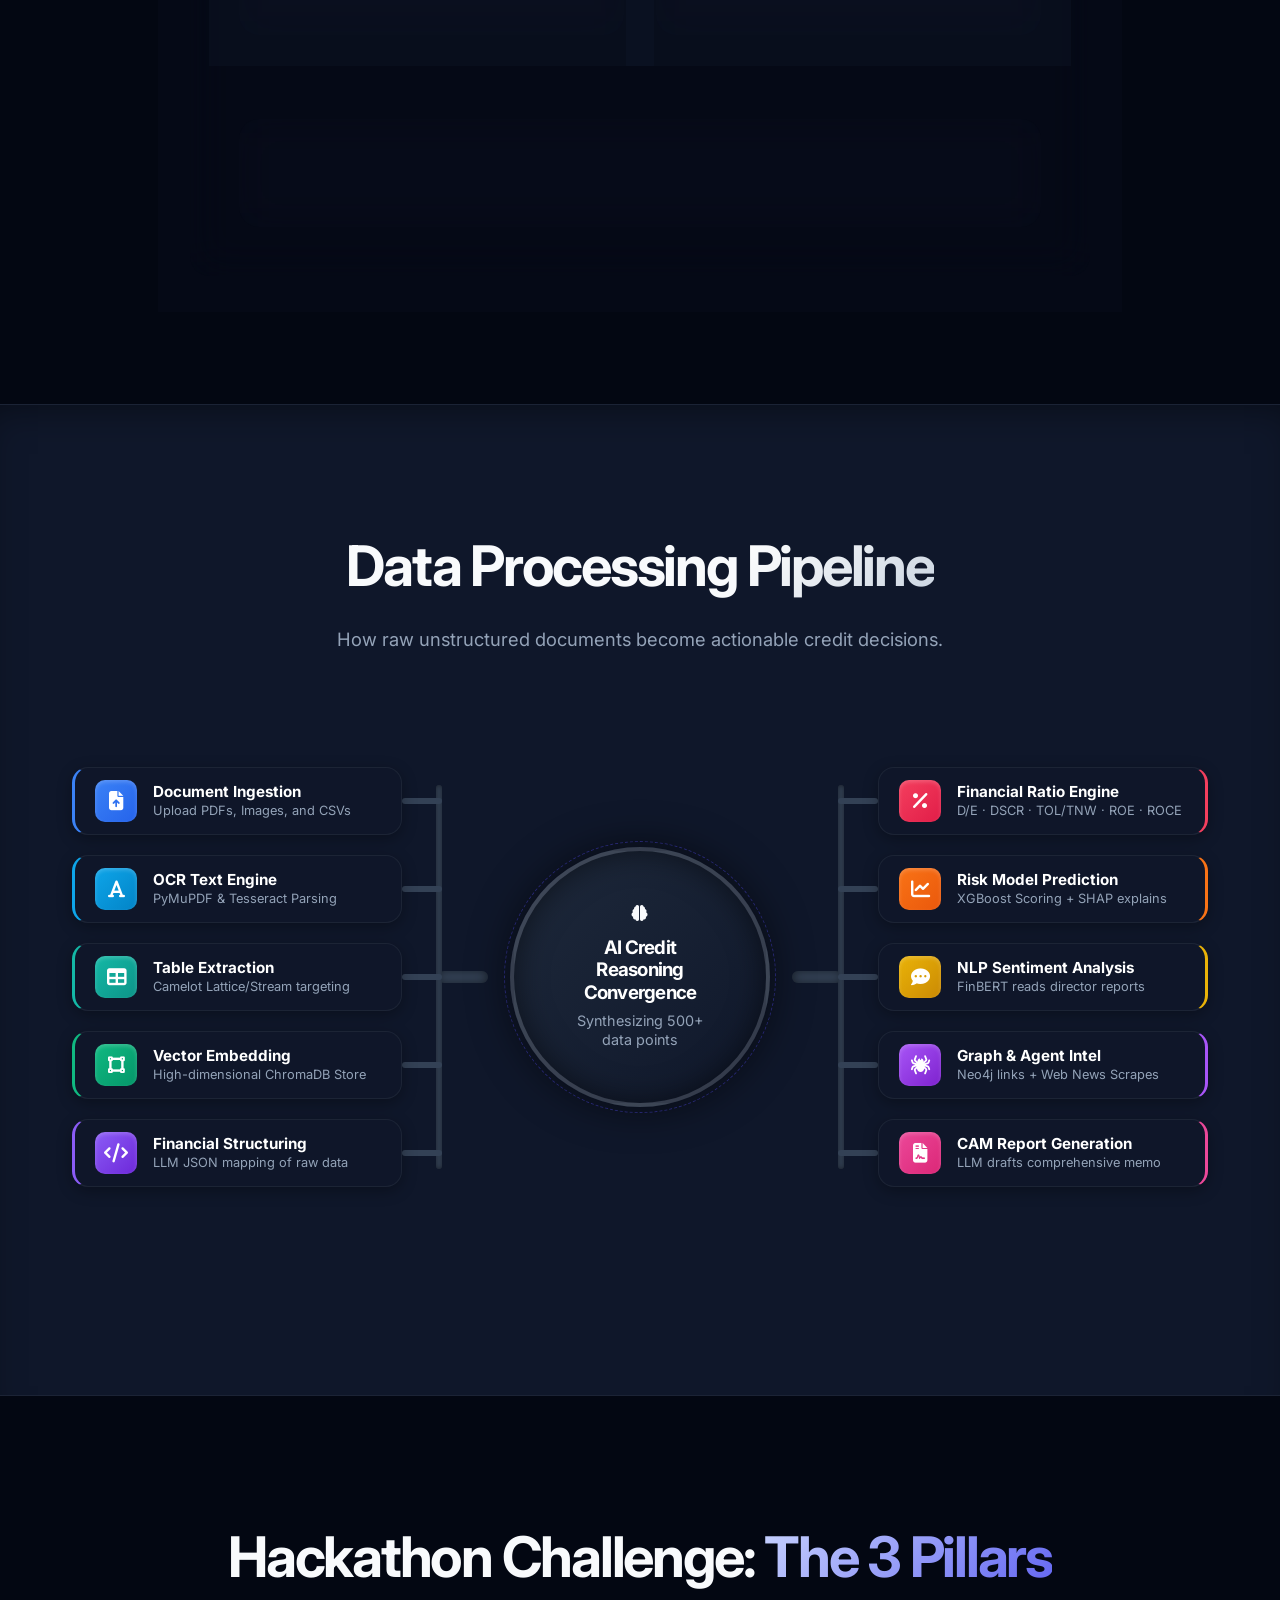
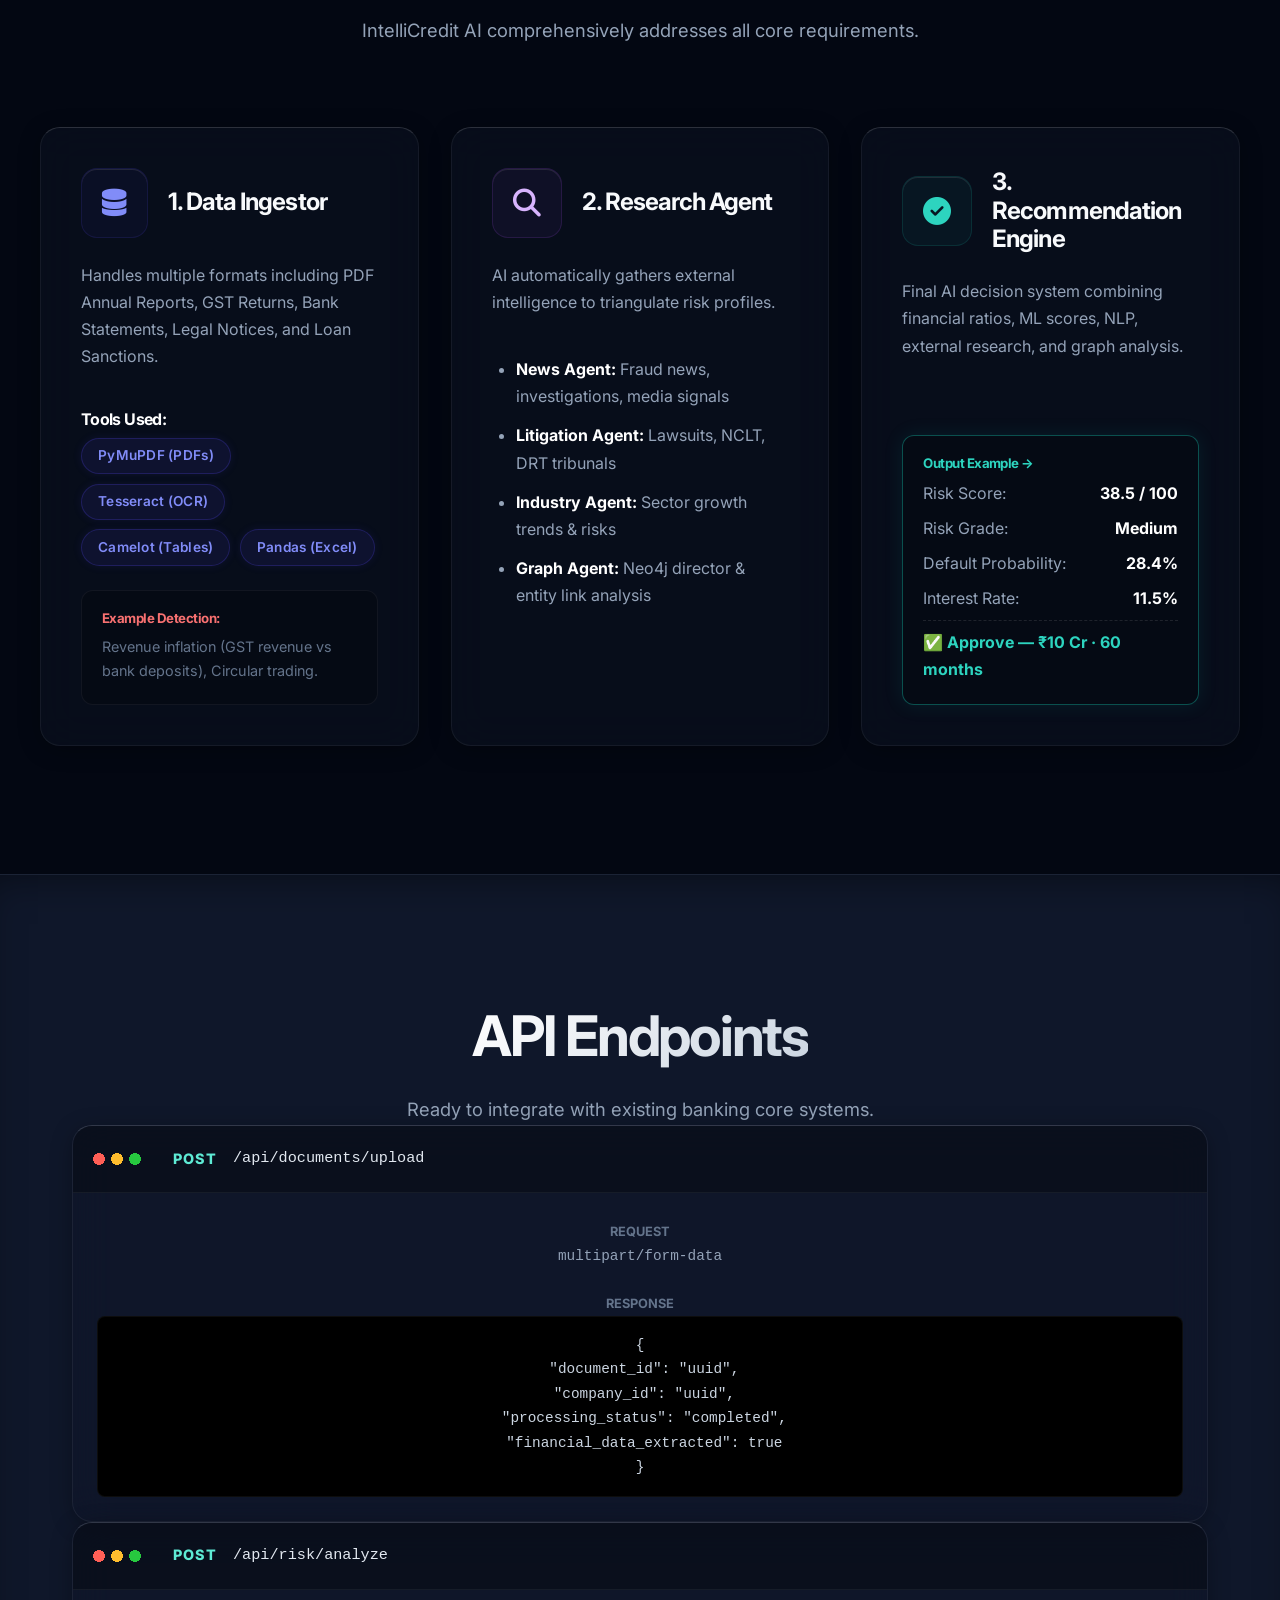
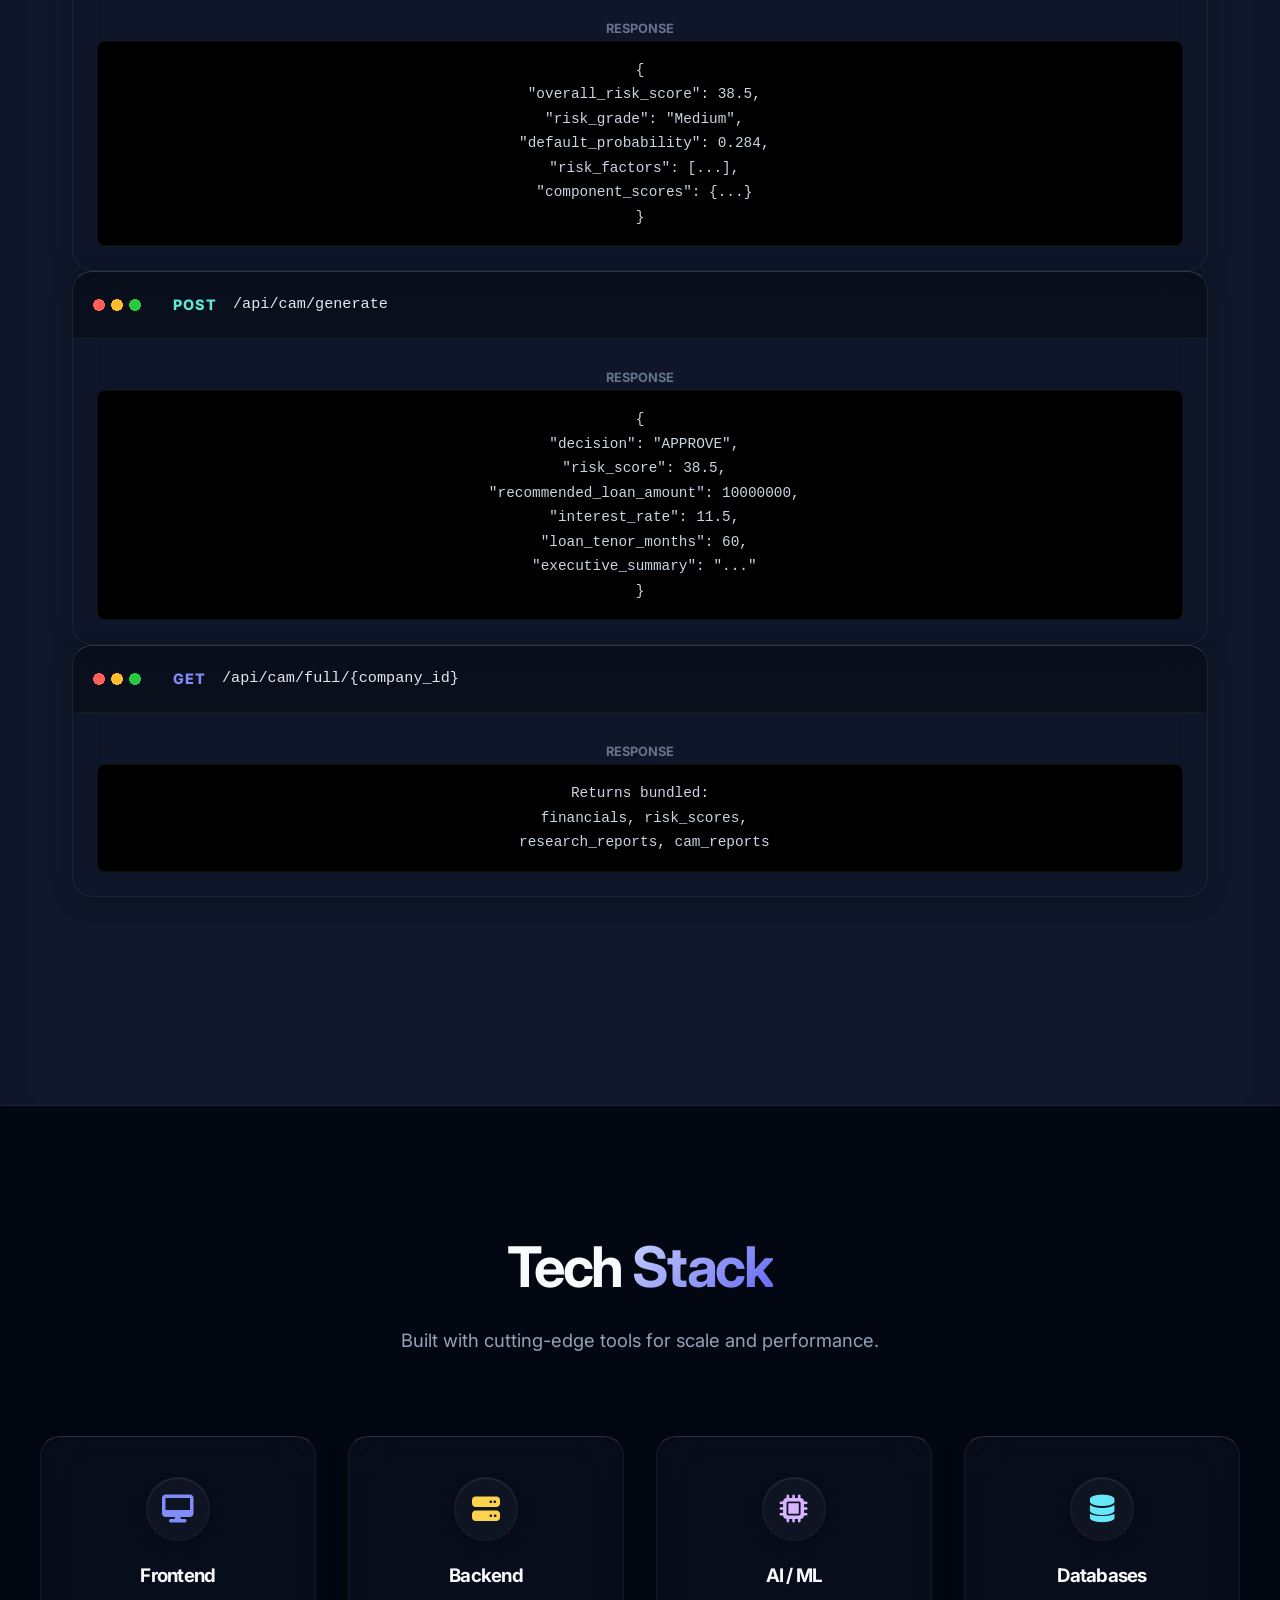
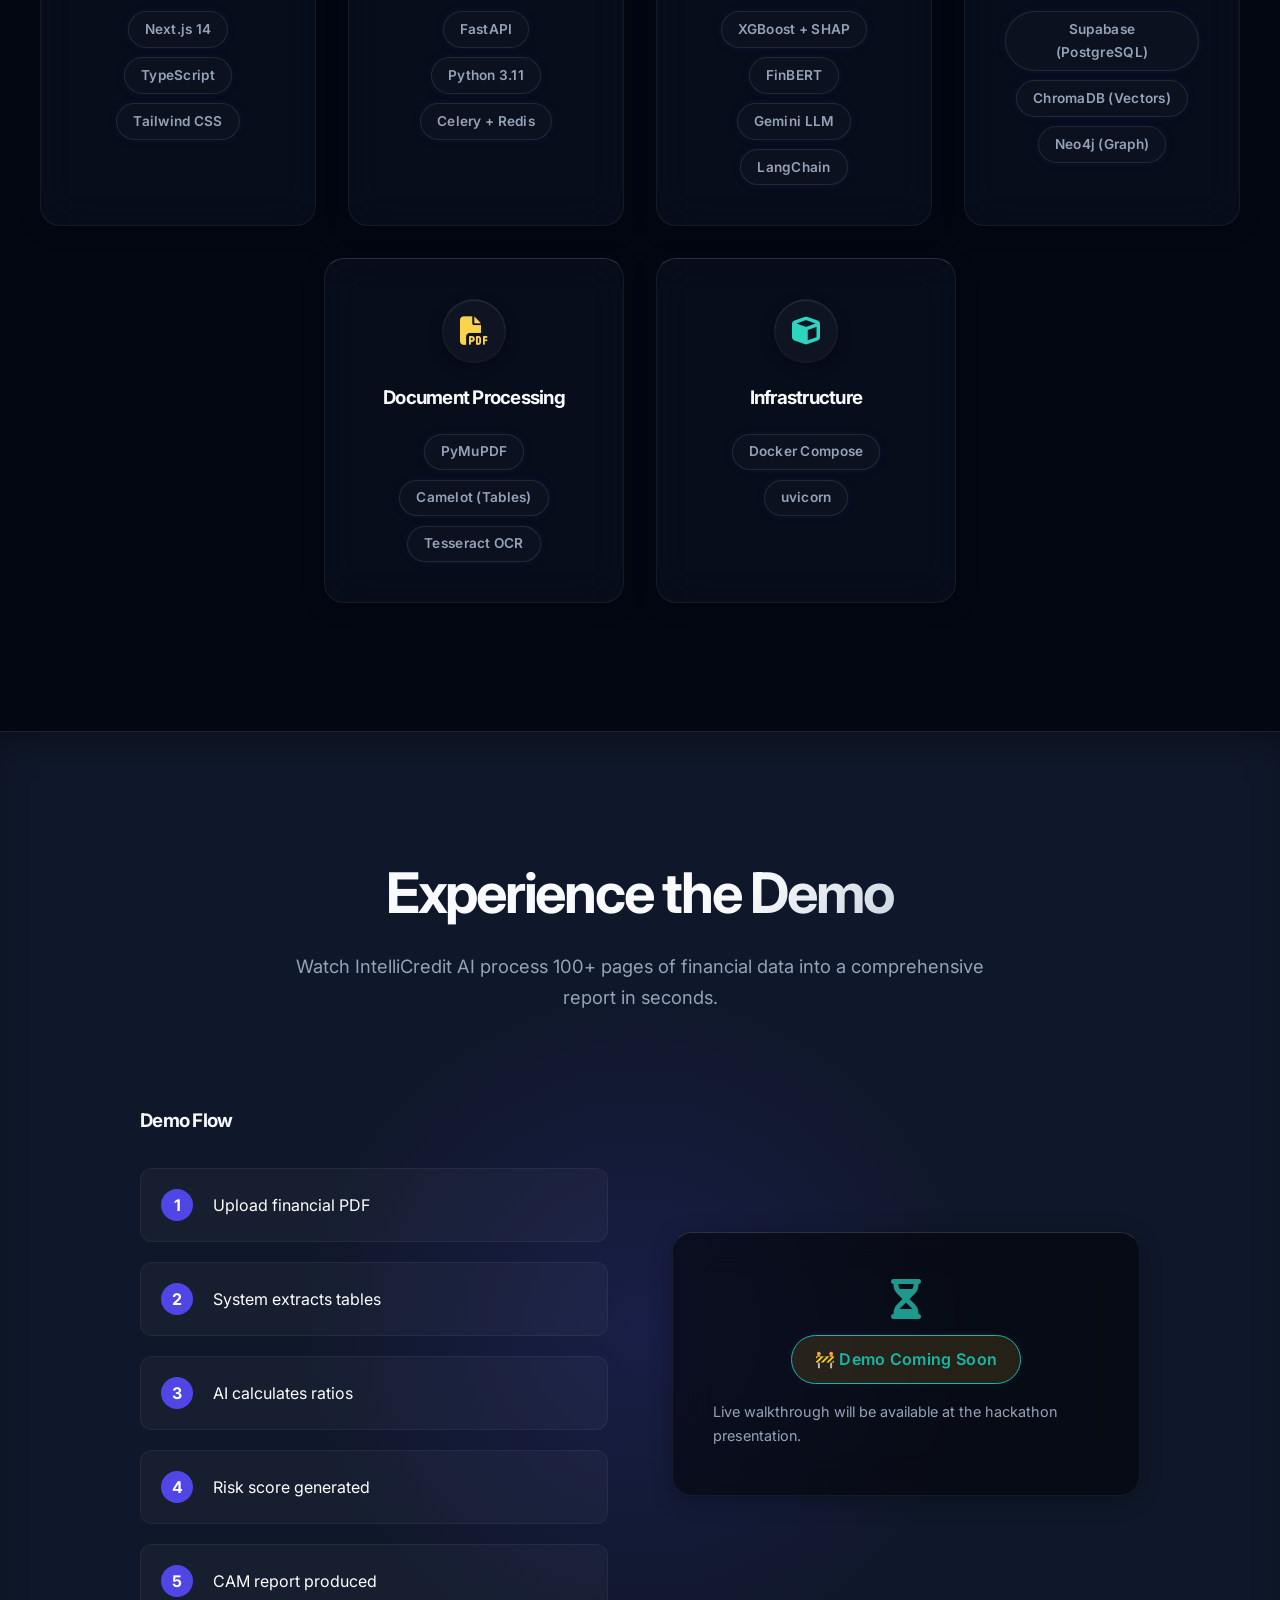
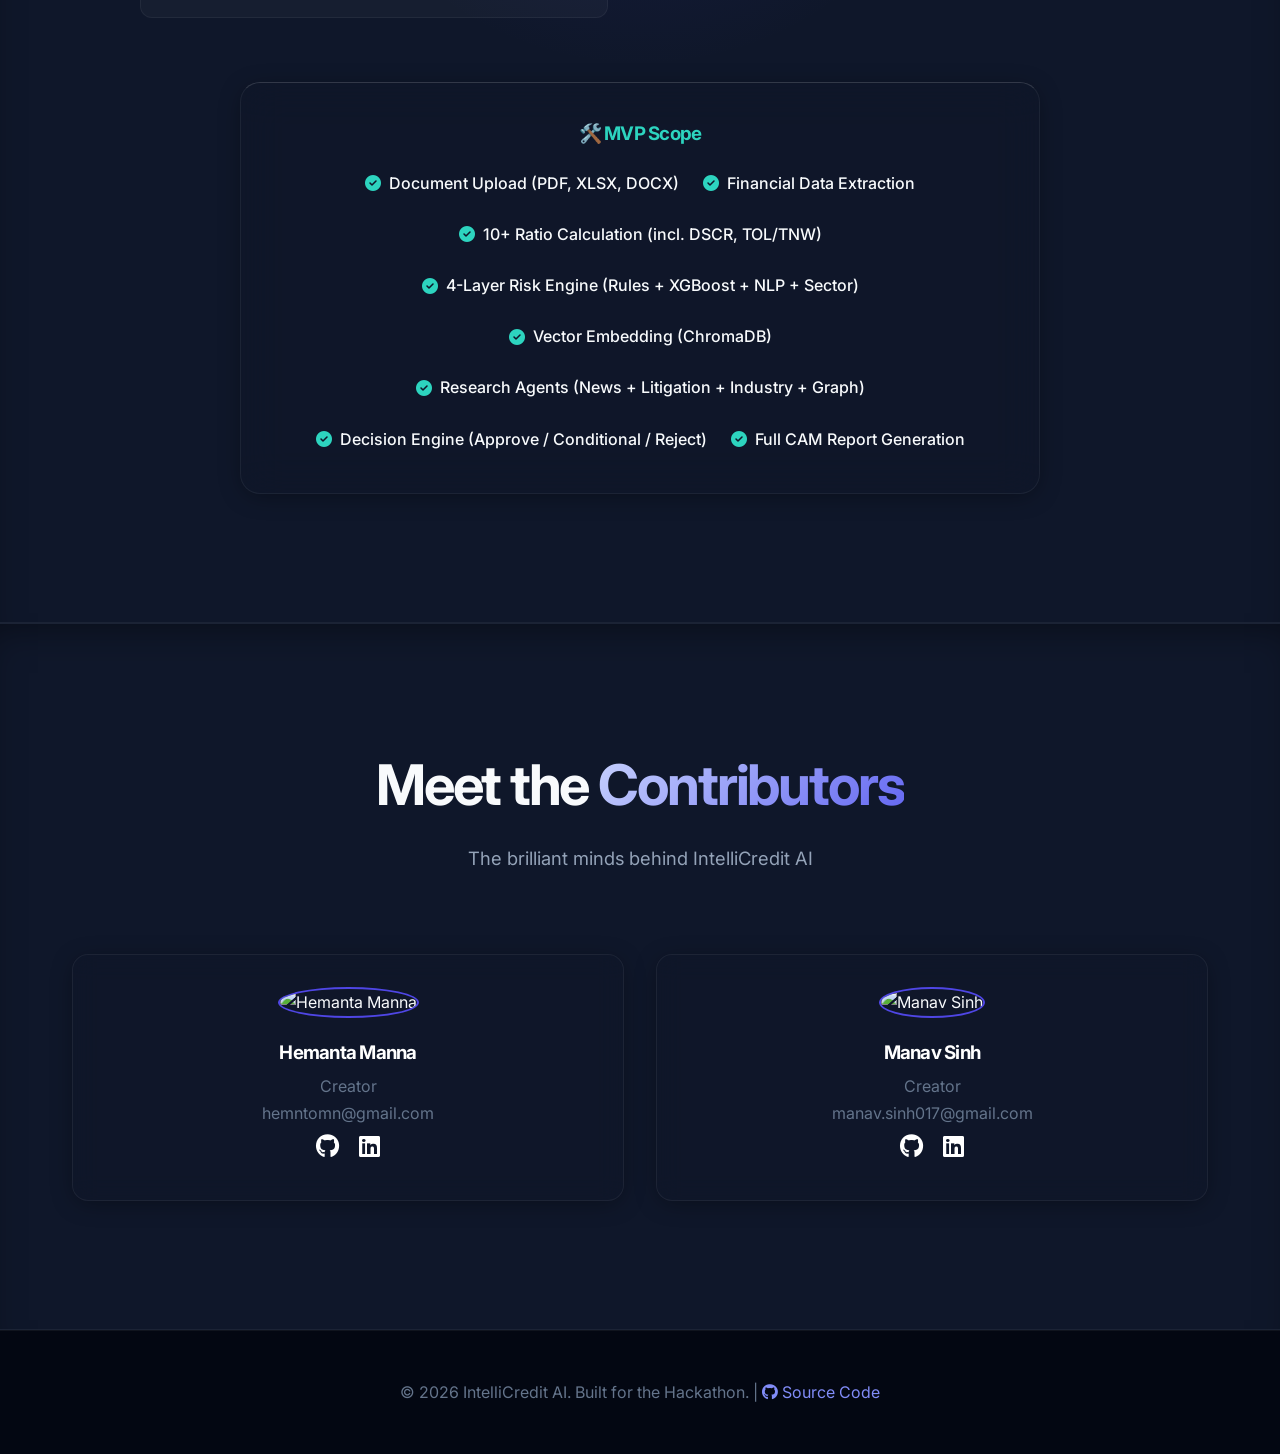
==== commit 81267d34: "pic/ubdate/" ====
--- a/index.html
+++ b/index.html
@@ -739,7 +739,7 @@
                 <!-- Contributor 1 -->
                 <div class="glass-card contributor-card">
                     <div class="contributor-avatar">
-                        <img src="https://avatars.githubusercontent.com/u/12345678?v=4" alt="Hemanta Manna" loading="lazy" />
+                        <img src="https://github.com/hemantooo.png" alt="Hemanta Manna" loading="lazy" />
                     </div>
                     <div class="contributor-details">
                         <h3>Hemanta Manna</h3>
@@ -754,7 +754,7 @@
                 <!-- Contributor 2 -->
                 <div class="glass-card contributor-card">
                     <div class="contributor-avatar">
-                        <img src="https://avatars.githubusercontent.com/u/87654321?v=4" alt="Manav Sinh" loading="lazy" />
+                        <img src="https://github.com/manav-Mnv.png" alt="Manav Sinh" loading="lazy" />
                     </div>
                     <div class="contributor-details">
                         <h3>Manav Sinh</h3>
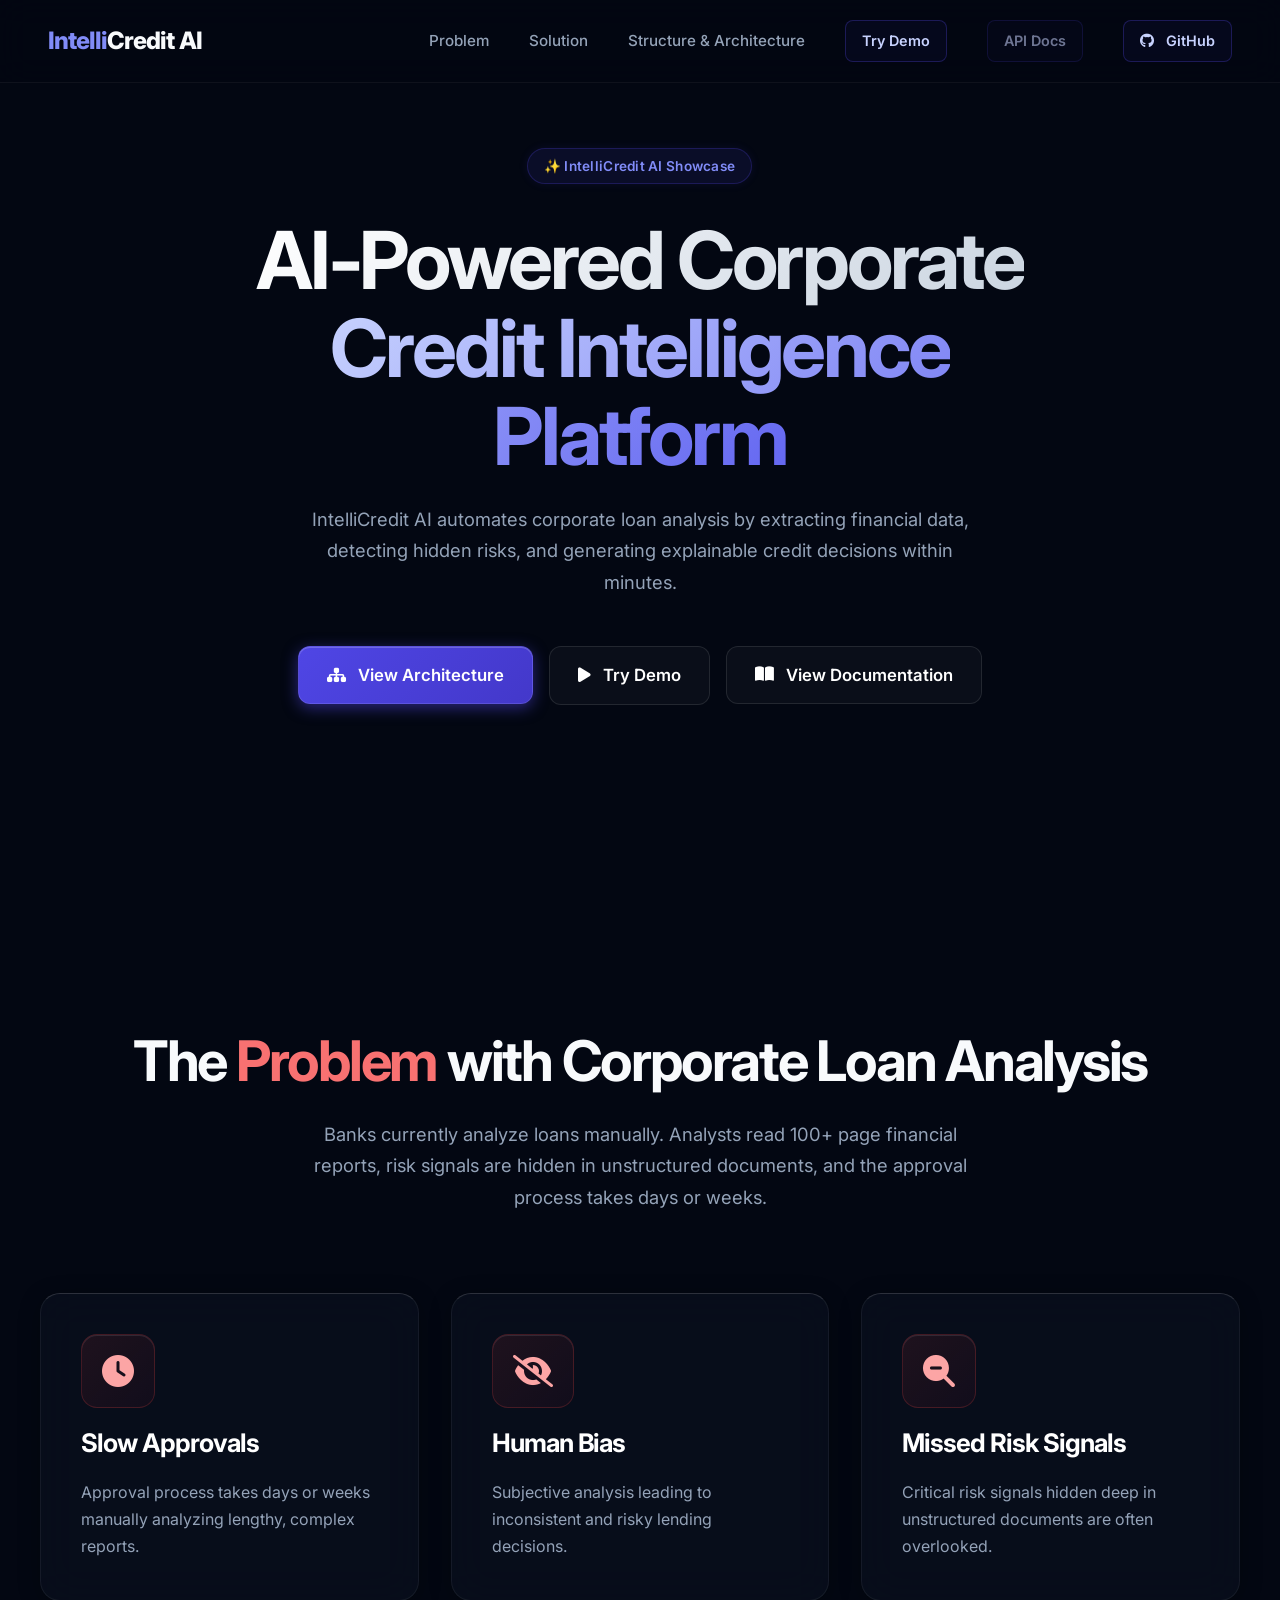
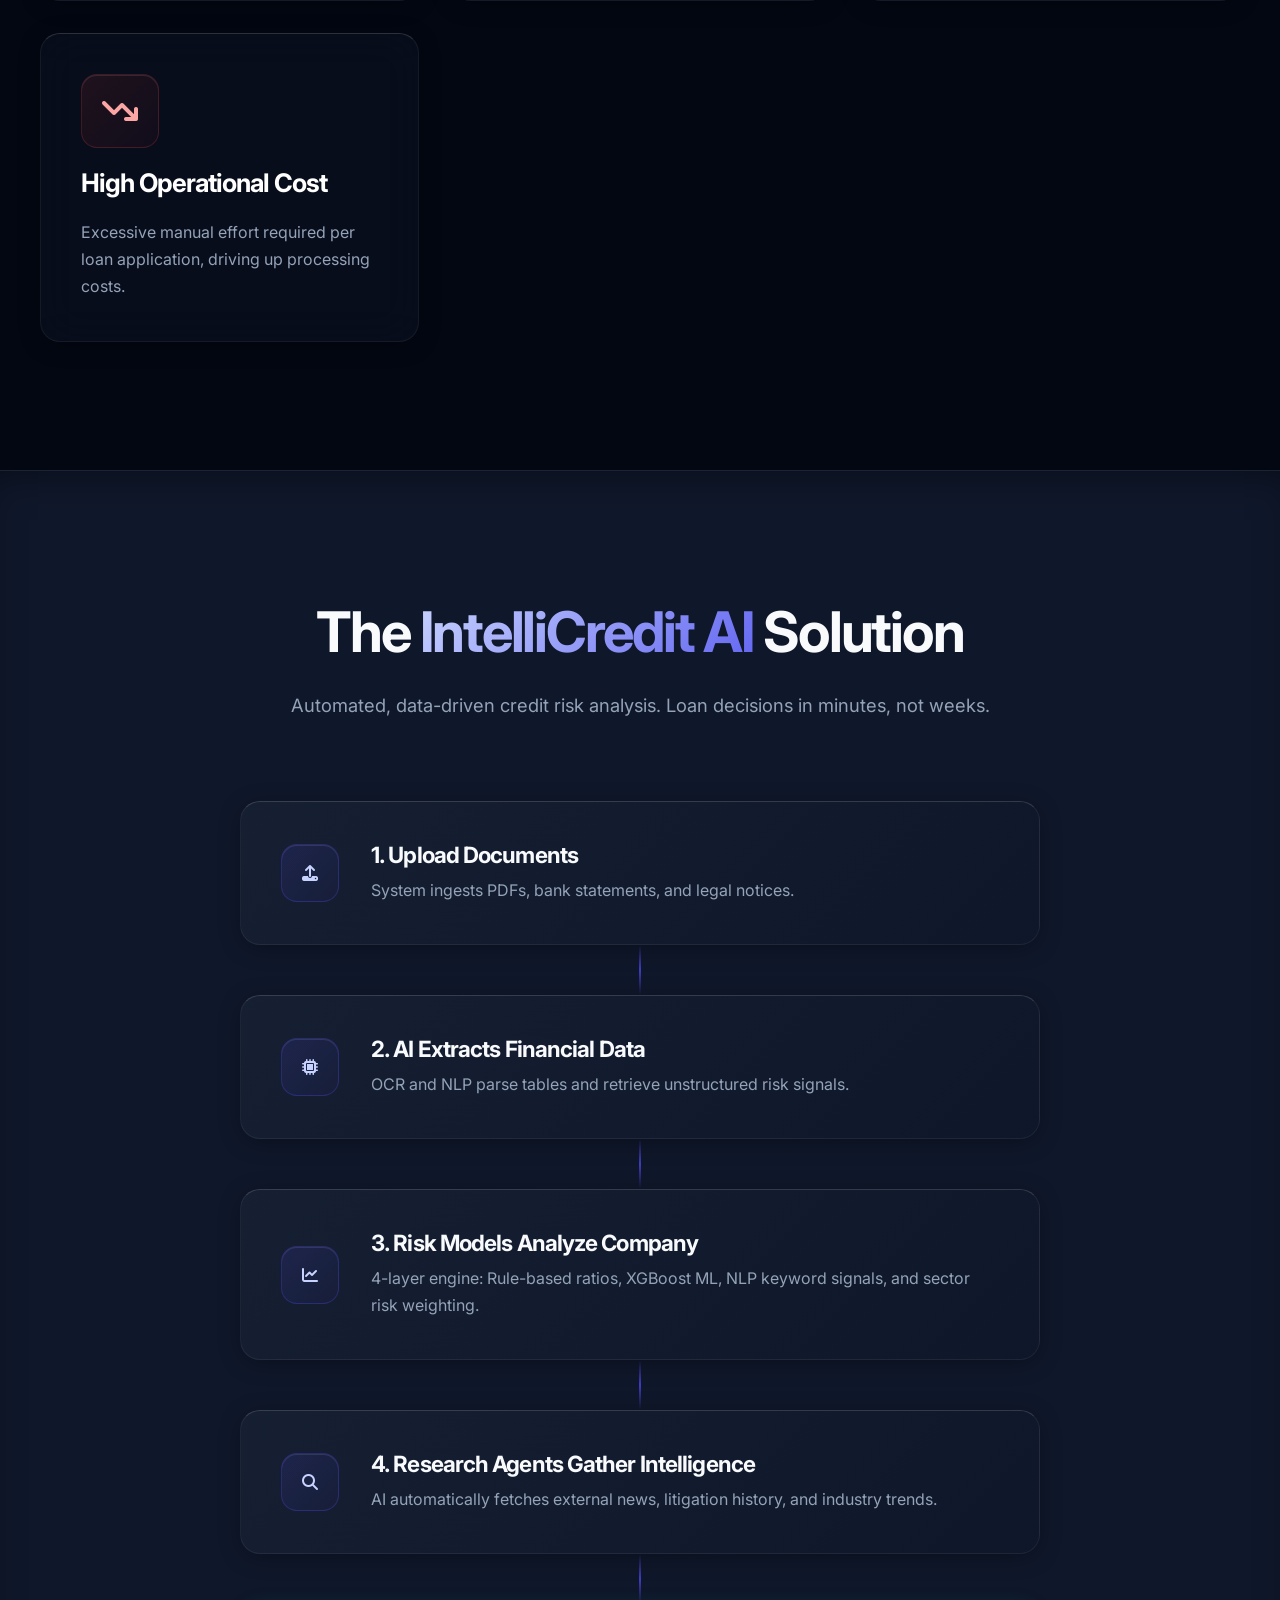
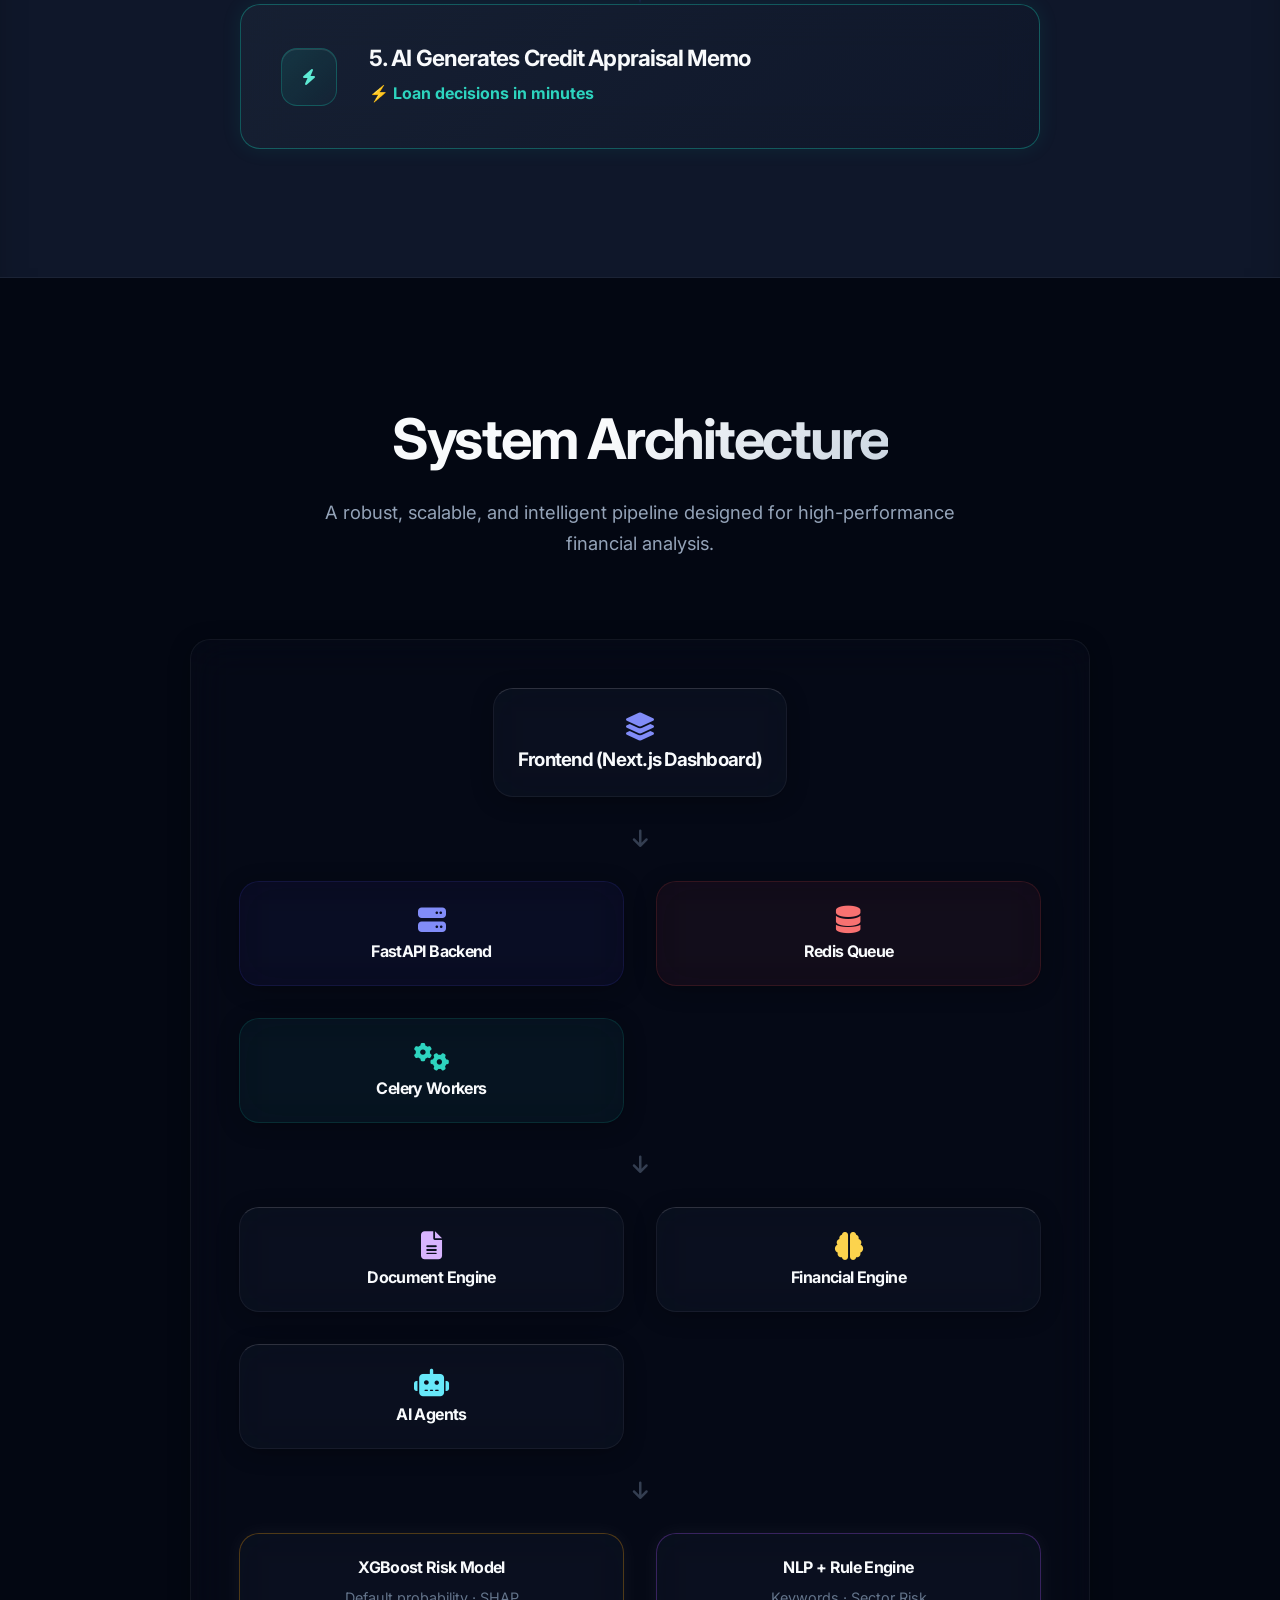
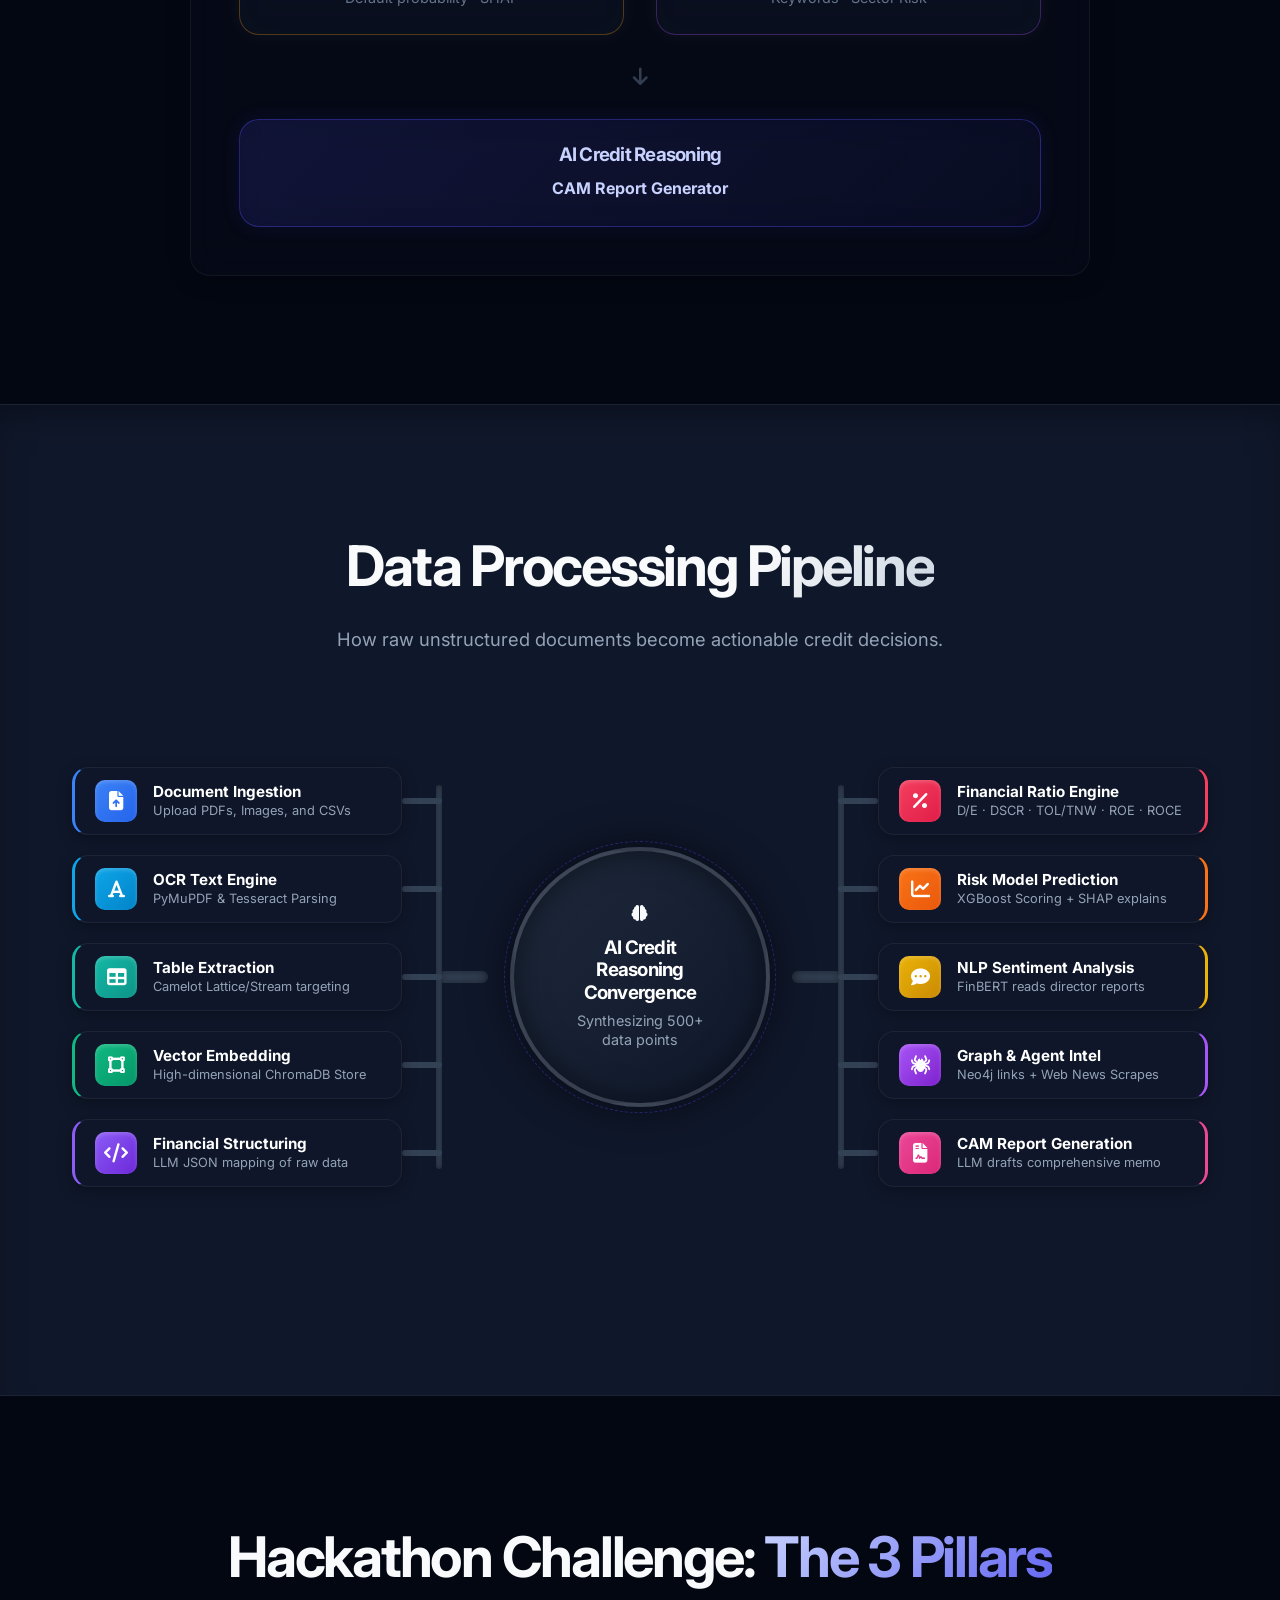
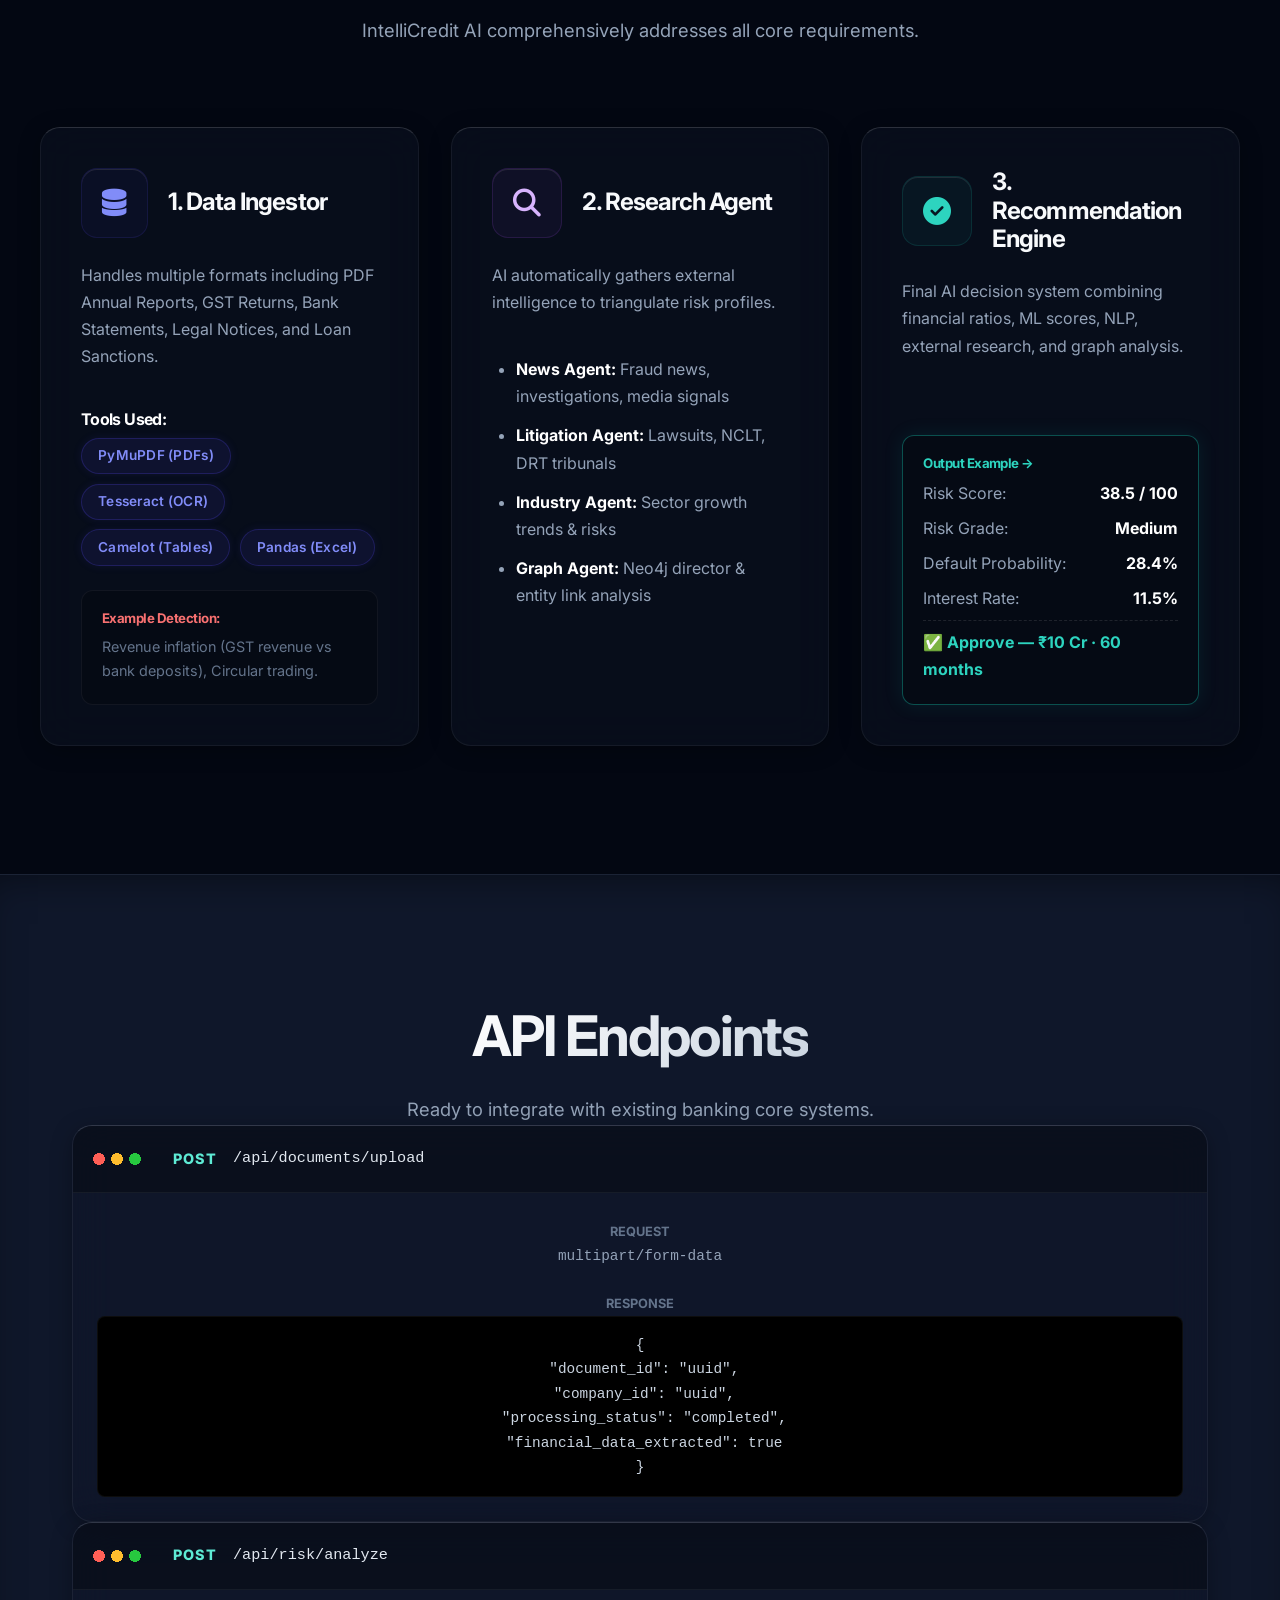
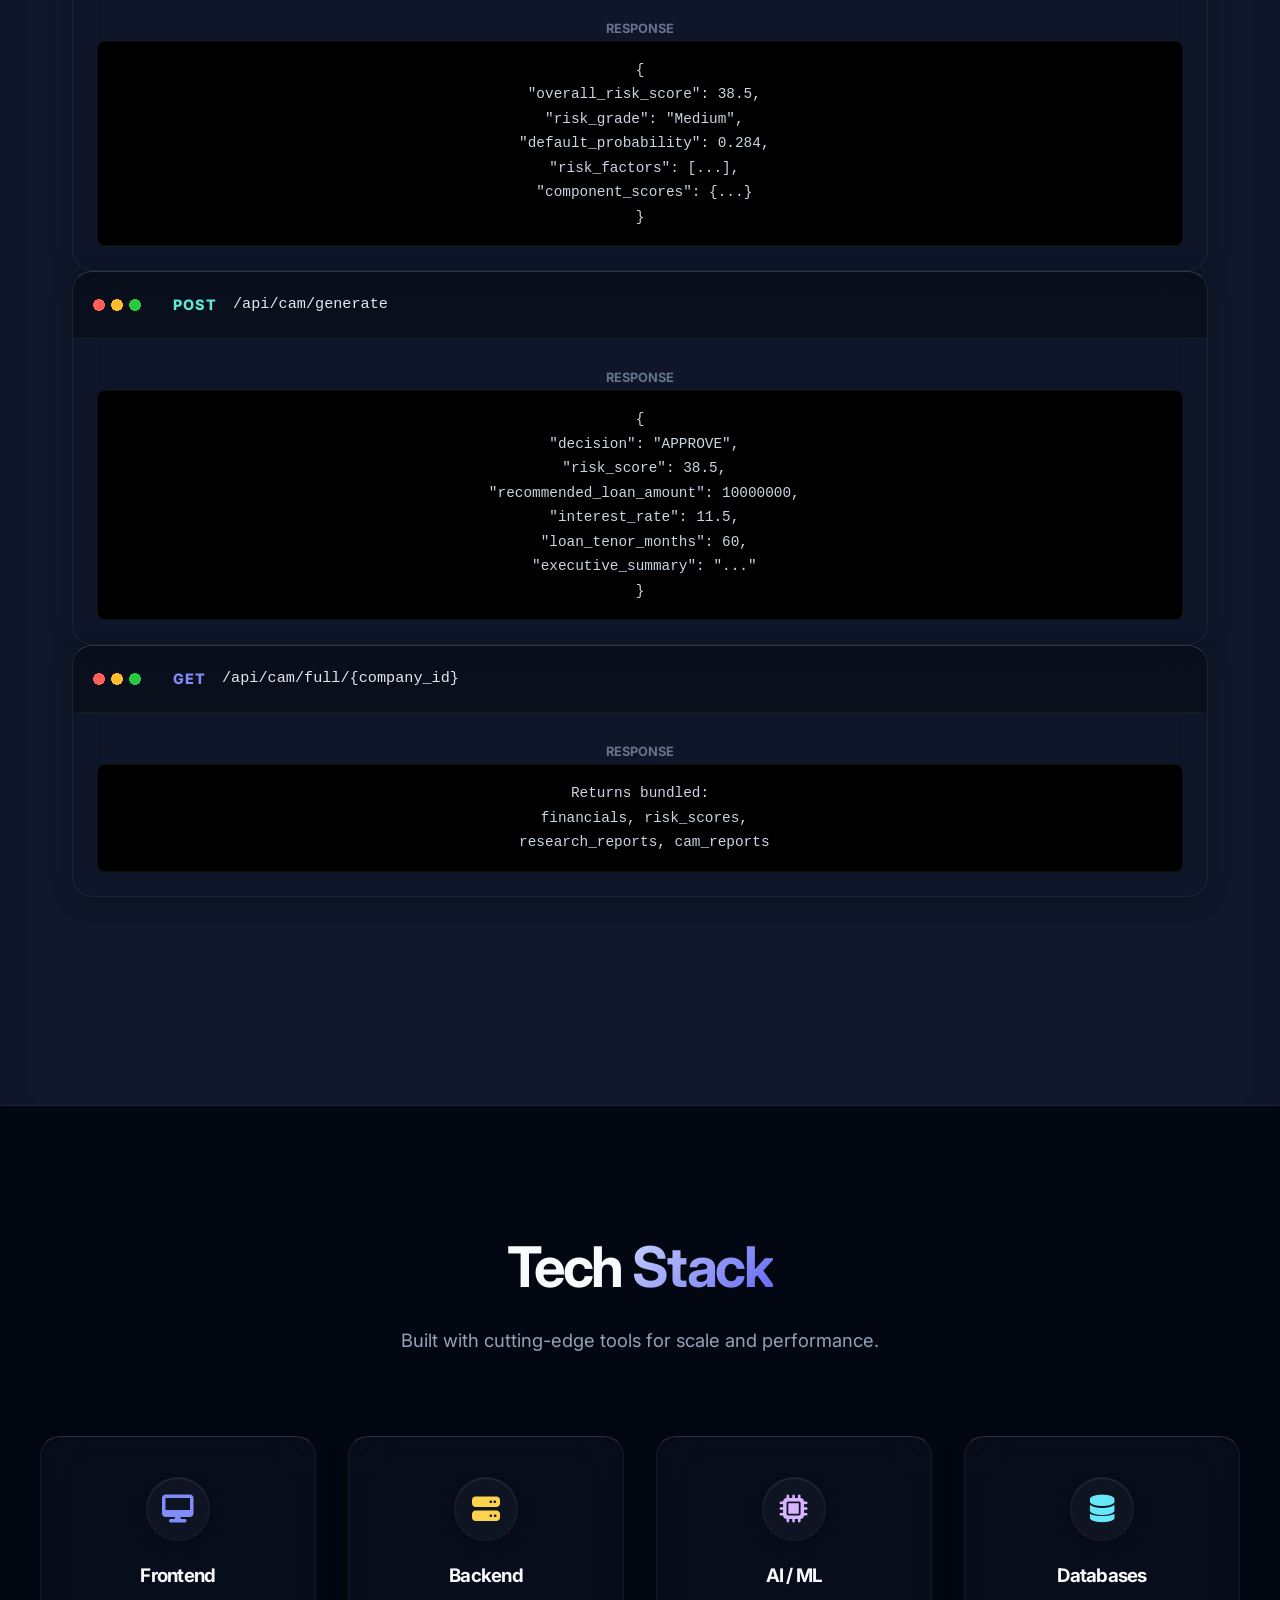
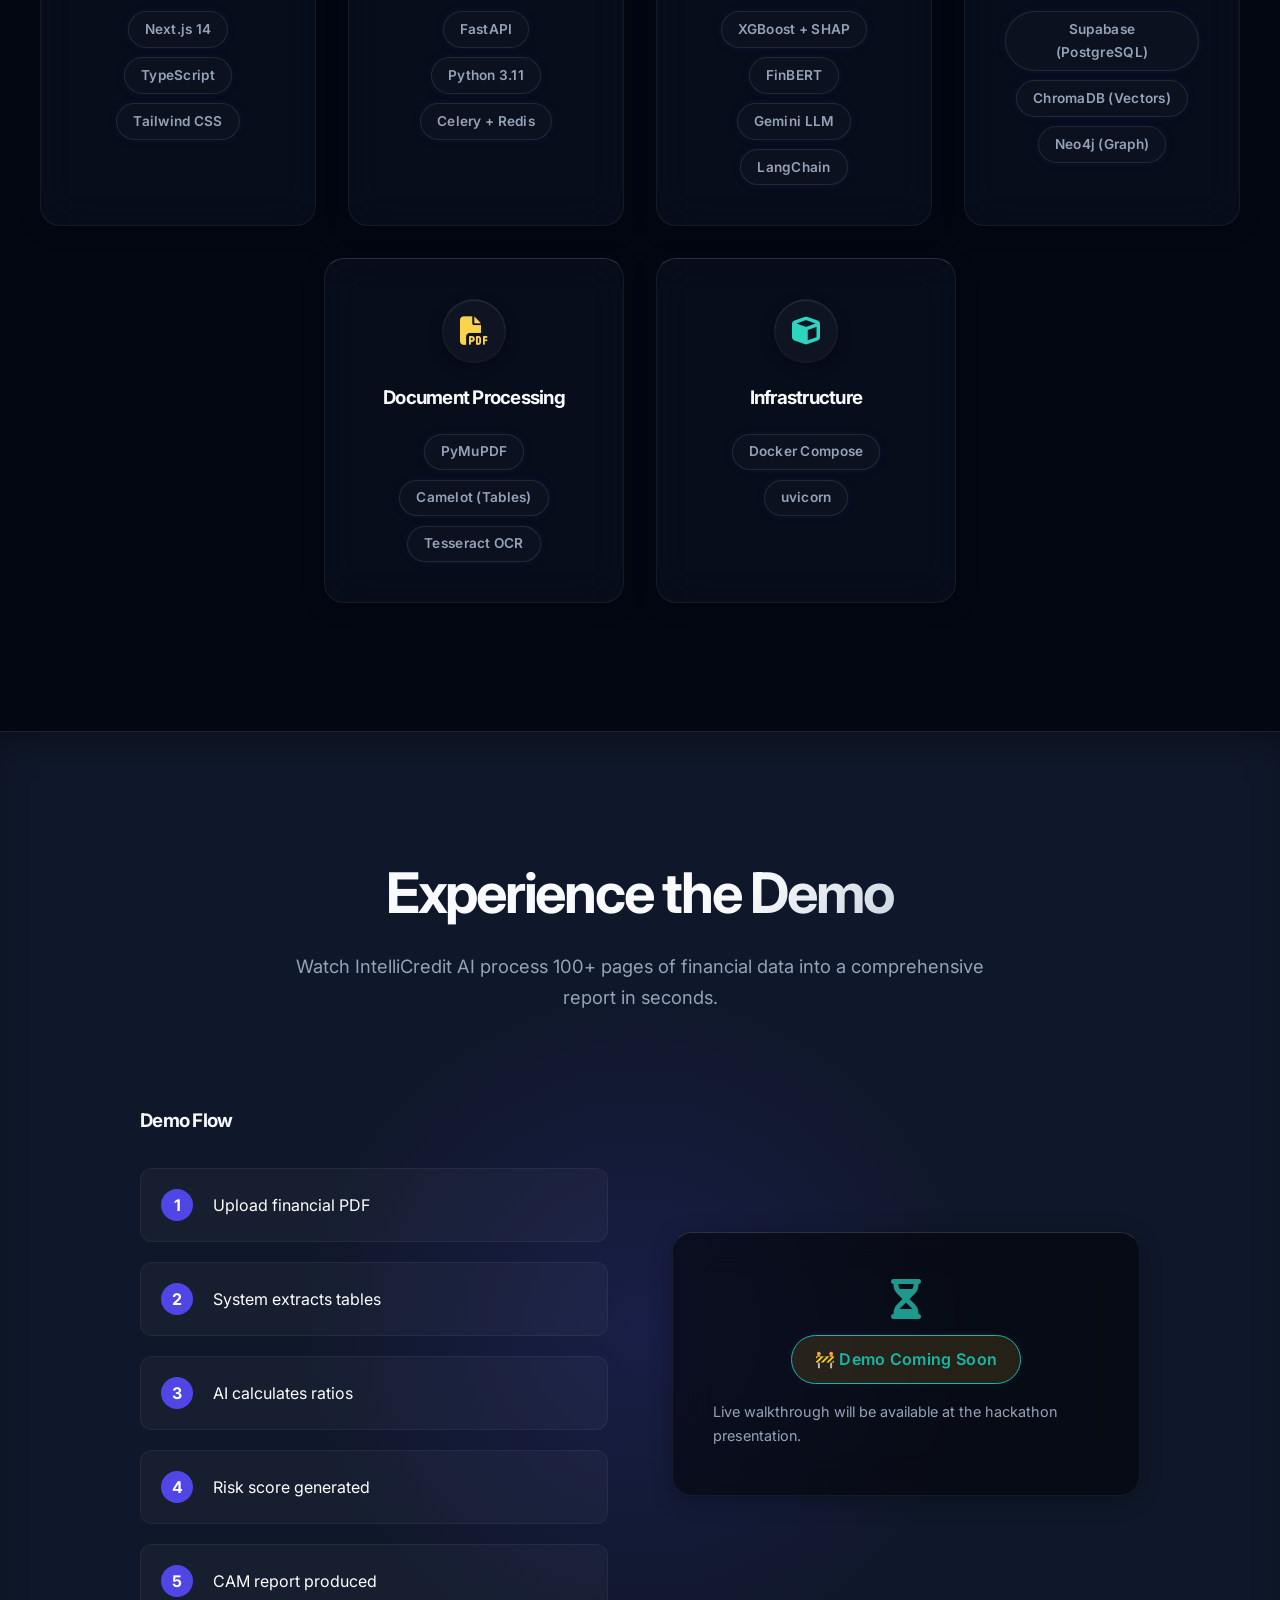
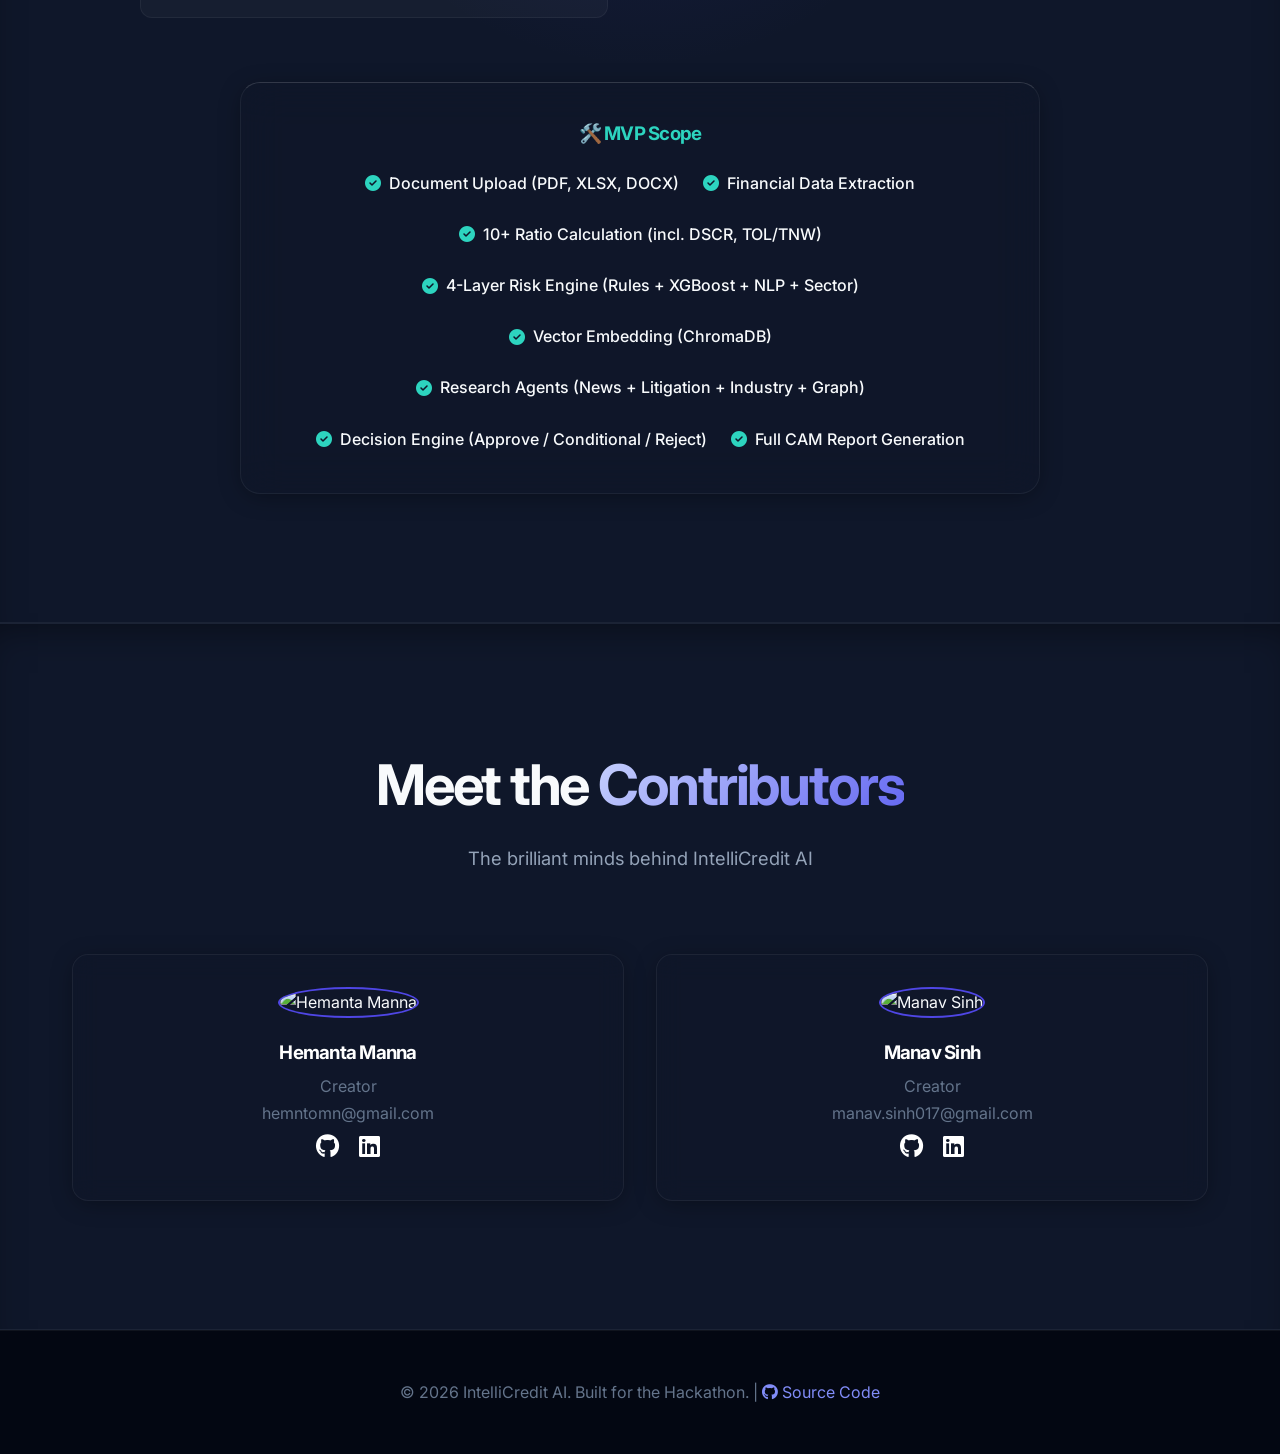
==== commit e4499b7b: "favicon" ====
--- a/index.html
+++ b/index.html
@@ -5,6 +5,8 @@
     <meta charset="UTF-8">
     <meta name="viewport" content="width=device-width, initial-scale=1.0">
     <title>IntelliCredit AI</title>
+    <!-- Favicon -->
+    <link rel="icon" href="data:image/svg+xml,<svg xmlns='http://www.w3.org/2000/svg' viewBox='0 0 100 100'><text y='.9em' font-size='90'>🧠</text></svg>">
     <!-- Font Awesome for Icons -->
     <link rel="stylesheet" href="https://cdnjs.cloudflare.com/ajax/libs/font-awesome/6.4.0/css/all.min.css">
     <!-- Google Fonts: Inter -->
